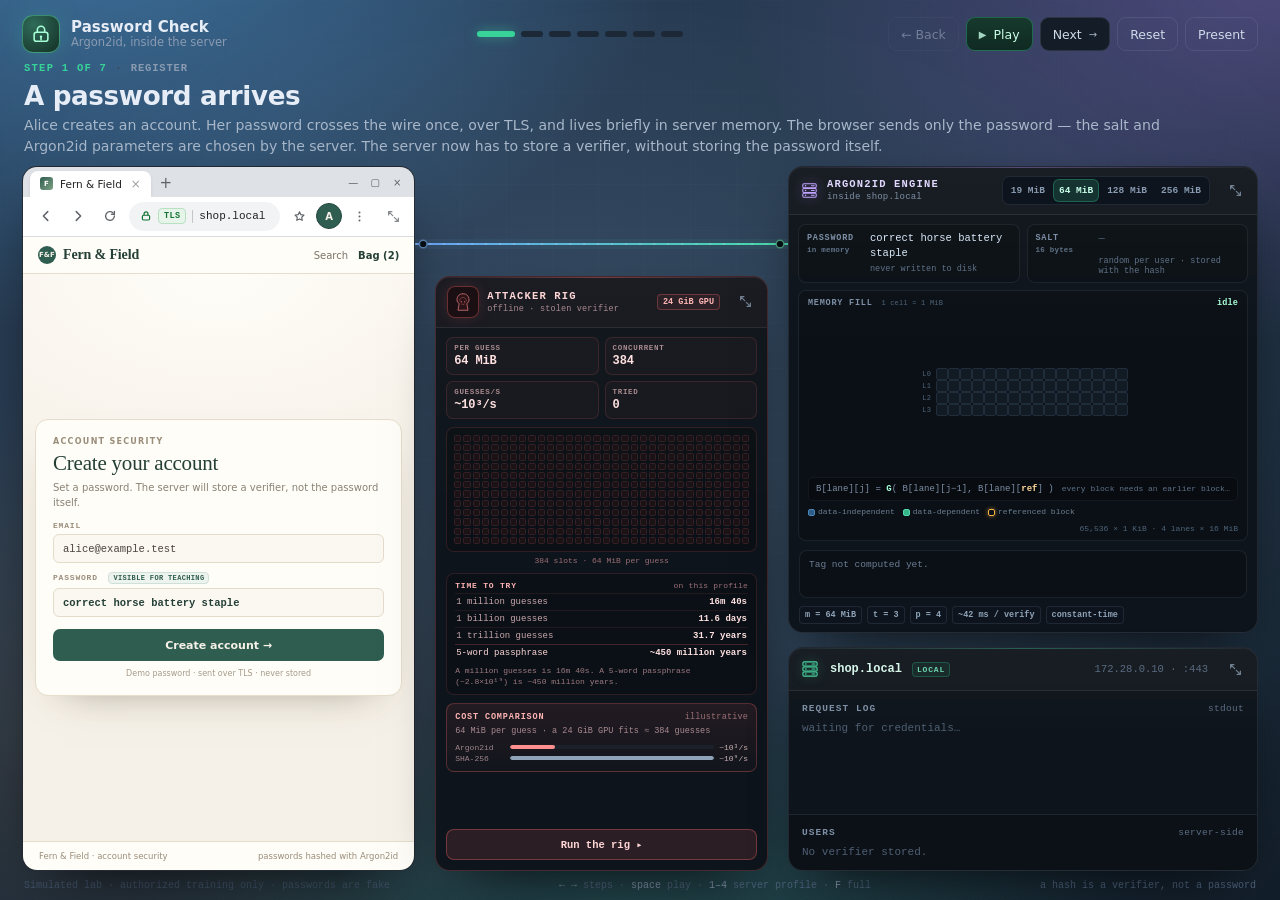
==== argon2id/index.html @ d2b7faa5 "Add the two visual labs (cookie theft, Argon2id) with a landing page" ====
<!doctype html>
<html lang="en">
<head>
<meta charset="utf-8"/>
<meta name="viewport" content="width=device-width, initial-scale=1"/>
<meta http-equiv="Cache-Control" content="no-store"/>
<title>Password Check · Argon2id</title>
<style>
:root{
  --bg:#070a0f;
  --line:rgba(148,163,184,.14);
  --text:#e6edf6;
  --muted:#8a9bb1;
  --dim:#5a6b80;
  --blue:#5ea0ff;
  --green:#37d399;
  --amber:#f5b34a;
  --red:#ff6b6b;
  --purple:#b48cff;
  --mono:ui-monospace,SFMono-Regular,Menlo,Consolas,"Liberation Mono",monospace;
  --sans:ui-sans-serif,system-ui,-apple-system,"Segoe UI",Roboto,Inter,sans-serif;
  --serif:Georgia,"Iowan Old Style","Times New Roman",serif;
}
*{box-sizing:border-box}
html,body{height:100%}
body{
  margin:0;color:var(--text);font-family:var(--sans);overflow:hidden;
  background:
    radial-gradient(1000px 700px at 6% -10%,rgba(84,166,230,.55),transparent 60%),
    radial-gradient(950px 650px at 100% -4%,rgba(158,120,225,.40),transparent 58%),
    radial-gradient(900px 620px at 50% 118%,rgba(60,195,150,.28),transparent 62%),
    radial-gradient(1100px 720px at 50% 52%,rgba(150,190,230,.22),transparent 72%),
    radial-gradient(700px 500px at 8% 82%,rgba(225,170,110,.14),transparent 70%),
    linear-gradient(155deg,#2a405a 0%,#223448 38%,#1a2a3a 68%,#15222e 100%);
}
body::before{
  content:"";position:fixed;inset:0;z-index:0;pointer-events:none;
  background-image:
    linear-gradient(rgba(148,163,184,.04) 1px,transparent 1px),
    linear-gradient(90deg,rgba(148,163,184,.04) 1px,transparent 1px);
  background-size:46px 46px;
  mask-image:radial-gradient(ellipse 75% 70% at 50% 38%,#000 5%,transparent 78%);
  -webkit-mask-image:radial-gradient(ellipse 75% 70% at 50% 38%,#000 5%,transparent 78%);
}
body::after{
  content:"";position:fixed;inset:0;z-index:0;pointer-events:none;
  background:radial-gradient(1200px 800px at 50% 42%,transparent 45%,rgba(2,5,9,.14) 100%);
}
button{font:inherit;color:inherit;cursor:pointer;border:0;background:none}
button:disabled{cursor:default;opacity:.4}
button:focus-visible{outline:2px solid #7cc7ff;outline-offset:2px}
svg{display:block}
code{font-family:var(--mono)}

.app{position:relative;z-index:1;height:100vh;height:100dvh;max-width:1920px;margin:0 auto;padding:15px 22px 9px;display:flex;flex-direction:column;gap:9px}

/* top bar */
.topbar{display:flex;align-items:center;gap:16px;flex:none}
.brand{display:flex;align-items:center;gap:11px;min-width:250px}
.brand-mark{width:38px;height:38px;border-radius:11px;display:grid;place-items:center;background:radial-gradient(circle at 30% 25%,#2f6b58,#143027);border:1px solid rgba(93,220,170,.5);box-shadow:0 0 26px -8px rgba(55,211,153,.55)}
.brand-text{display:flex;flex-direction:column;line-height:1.15}
.brand-text strong{font-size:15px;font-weight:650;letter-spacing:.005em}
.brand-text span{font-size:11.5px;color:var(--muted)}
.dots{display:flex;gap:6px;margin:0 auto}
.dots button{width:22px;height:6px;border-radius:999px;background:#1d2836;transition:width .2s,background .2s}
.dots button:hover{background:#2c3d51}
.dots button.past{background:#2e4258}
.dots button.on{width:38px;background:var(--green);box-shadow:0 0 12px rgba(55,211,153,.5)}
.controls{display:flex;align-items:center;gap:7px}
.btn{display:inline-flex;align-items:center;gap:7px;height:34px;padding:0 12px;border-radius:9px;background:#131c27;border:1px solid rgba(148,163,184,.18);font-size:12.5px;color:#cfdbea;transition:.15s}
.btn:hover:not(:disabled){background:#182435;border-color:rgba(148,163,184,.32)}
.btn.primary{background:linear-gradient(180deg,#173a2d,#0f2a22);border-color:rgba(55,211,153,.35);color:#c9ffe9}
.btn.primary:hover:not(:disabled){background:linear-gradient(180deg,#1b4636,#113229)}
.btn.ghost{background:transparent}
.btn .ico{font-size:10px;opacity:.8}

/* narration */
.narrator{padding:1px 2px 0;flex:none}
.step-meta{display:flex;align-items:center;gap:8px;font:600 10.5px/1 var(--mono);letter-spacing:.12em;text-transform:uppercase;color:var(--green)}
.step-meta .sep{color:#33465c}
.step-meta #stepTag{color:var(--muted);letter-spacing:.08em}
.narrator h1{margin:7px 0 4px;font-size:clamp(21px,2.05vw,30px);font-weight:650;letter-spacing:-.015em}
.narrator p{margin:0;max-width:1180px;color:#a8b7c9;font-size:clamp(13px,1.1vw,15.5px);line-height:1.5}
.narrator.swap .step-meta,.narrator.swap h1,.narrator.swap p{animation:rise .32s ease-out}
@keyframes rise{from{opacity:0;transform:translateY(4px)}to{opacity:1;transform:none}}

/* server config controls */
.seg{display:flex;gap:2px;padding:3px;background:#0d141d;border:1px solid var(--line);border-radius:9px}
.seg button{height:26px;padding:0 9px;border-radius:6px;font:600 10.5px var(--mono);color:var(--muted);transition:.15s}
.seg button:hover{color:#cfe0f3}
.seg button.on{background:#182535;color:#a7ffd8;box-shadow:inset 0 1px 0 rgba(255,255,255,.05)}
.eng-head .seg{margin-left:auto;padding:2px;border-radius:7px;flex:none}
.eng-head .seg button{height:23px;padding:0 6px;font-size:9.5px}
.eng-head .seg button.on{background:rgba(55,211,153,.16);color:#c9ffe9;box-shadow:inset 0 0 0 1px rgba(55,211,153,.3)}
.server-config{flex:none;display:flex;flex-direction:column;gap:5px;padding:8px 11px;border-bottom:1px solid var(--line);background:rgba(0,0,0,.18)}
.cfg-top{display:flex;align-items:center;justify-content:space-between;gap:8px;flex-wrap:wrap}
.cfg-label{font:600 8.5px var(--mono);letter-spacing:.1em;text-transform:uppercase;color:#7fe2bd;white-space:nowrap}
.cfg-note{font:8px/1.4 var(--mono);color:#5f7187}
.server-config .seg{padding:2px;border-radius:7px}
.server-config .seg button{height:23px;padding:0 6px;font-size:9.5px}
.server-config .seg button.on{background:rgba(55,211,153,.16);color:#c9ffe9;box-shadow:inset 0 0 0 1px rgba(55,211,153,.3)}

/* stage */
.stage{position:relative;flex:1;min-height:0;display:grid;grid-template-columns:minmax(0,1fr) clamp(300px,26vw,380px) clamp(470px,34vw,540px);gap:20px}
.wires{position:absolute;inset:0;width:100%;height:100%;overflow:visible;pointer-events:none;z-index:0}
.wire-flow{animation:flow 3.2s linear infinite}
@keyframes flow{to{stroke-dashoffset:-28}}

.card{position:relative;z-index:1;display:flex;flex-direction:column;min-height:0;overflow:hidden;border-radius:15px;border:1px solid var(--line);background:linear-gradient(180deg,rgba(255,255,255,.035),rgba(255,255,255,.012) 40%),#0b1118;box-shadow:0 22px 60px -30px #000,inset 0 1px 0 rgba(255,255,255,.04)}
.card::before{content:"";position:absolute;inset:0 0 auto;height:1px;background:linear-gradient(90deg,transparent,rgba(94,160,255,.5),transparent);opacity:.65}
.browser::before{display:none}
.server::before{background:linear-gradient(90deg,transparent,rgba(55,211,153,.5),transparent)}
.engine::before{background:linear-gradient(90deg,transparent,rgba(180,140,255,.55),transparent)}

.chrome{display:flex;align-items:center;gap:10px;padding:9px 11px;border-bottom:1px solid var(--line);background:rgba(255,255,255,.018);flex:none}
.srv-glyph{width:20px;height:20px;flex:none;color:#48d6a2;fill:none;stroke:currentColor;stroke-width:1.3;stroke-linecap:round;filter:drop-shadow(0 0 6px rgba(55,211,153,.35))}
.srv-glyph circle{fill:currentColor;stroke:none}
.srv-name{font:600 12px var(--mono);color:#d7f7ea}
.srv-local{font:600 8px var(--mono);letter-spacing:.1em;text-transform:uppercase;color:#6fd6ae;border:1px solid rgba(55,211,153,.25);background:rgba(55,211,153,.08);border-radius:4px;padding:2px 4px}
.srv-meta{margin-left:auto;font:10.5px var(--mono);color:var(--dim)}

/* browser chrome — light, like Chrome */
.tabstrip{display:flex;align-items:center;gap:5px;height:30px;padding:4px 7px 0;background:#dee1e6;flex:none}
.tab{display:flex;align-items:center;gap:7px;height:26px;padding:0 10px;border-radius:8px 8px 0 0;background:#fff;color:#202124;font:500 10.5px var(--sans);max-width:240px;box-shadow:0 1px 3px rgba(60,64,67,.12)}
.tab-fav{width:13px;height:13px;flex:none;border-radius:3px;background:linear-gradient(135deg,#2f5d50,#7da184);display:grid;place-items:center;font:700 7px var(--sans);color:#fff}
.tab-title{overflow:hidden;text-overflow:ellipsis;white-space:nowrap}
.tab-close{opacity:.6;font-size:12px;line-height:1;margin-left:2px;color:#5f6368}
.newtab{width:20px;height:20px;border-radius:5px;display:grid;place-items:center;color:#5f6368;font-size:15px;margin-bottom:2px}
.newtab:hover{background:rgba(60,64,67,.08)}
.win-controls{margin-left:auto;display:flex;align-items:center;gap:2px;margin-bottom:2px}
.win-controls span{width:20px;height:18px;display:grid;place-items:center;color:#5f6368;font-size:10px;border-radius:4px}
.win-controls span:last-child:hover{background:#fce8e6;color:#d93025}
.browser-toolbar{display:flex;align-items:center;gap:6px;height:40px;padding:0 10px;background:#fff;border-bottom:1px solid #dadce0;flex:none}
.nav-btn{width:26px;height:26px;flex:none;border-radius:50%;display:grid;place-items:center;color:#5f6368}
.nav-btn:hover{background:#f1f3f4}
.urlbar{flex:1;min-width:0;height:29px;display:flex;align-items:center;gap:6px;padding:0 10px;border-radius:15px;background:#f1f3f4;border:1px solid #f1f3f4;font:11px var(--mono);color:#202124}
.urlbar:hover{border-color:#dadce0;background:#fff}
.url-text{overflow:hidden;text-overflow:ellipsis;white-space:nowrap;color:#202124}
.url-sep{width:1px;height:13px;background:#c4c7c5;flex:none}
.urlbar .badge{margin-left:0}
.locksm{flex:none;color:#137333}
.badge{padding:2px 5px;border-radius:4px;font:600 8.5px var(--mono);letter-spacing:.04em;white-space:nowrap}
.badge.secure{color:#137333;background:#e6f4ea;border:1px solid #b7e1c1}
.toolbar-right{display:flex;align-items:center;gap:4px;flex:none}
.tool-ico{width:26px;height:26px;border-radius:50%;display:grid;place-items:center;color:#5f6368}
.tool-ico:hover{background:#f1f3f4}
.avatar{width:26px;height:26px;flex:none;border-radius:50%;display:grid;place-items:center;font:700 10px var(--sans);color:#f6f1e8;background:#2f5d50;border:1px solid #24493f}

/* light shop inside the browser */
.browser-body{flex:1;min-height:0;overflow:auto;background:#f6f1e8;container-type:inline-size;display:flex;flex-direction:column}
.page{flex:1 0 auto;display:flex;flex-direction:column;background:#f6f1e8;color:#2b2822}
.shop{flex:1 0 auto;display:flex;flex-direction:column;background:#f6f1e8;color:#2b2822;font-family:var(--sans)}
.shop-head{display:flex;align-items:center;gap:14px;padding:9px 15px;background:#fffdf8;border-bottom:1px solid #e6dccb;flex:none;font-size:10px}
.shop-logo{display:flex;align-items:center;gap:7px;font-family:var(--serif);font-size:14px;font-weight:700;letter-spacing:-.01em;color:#243f36;white-space:nowrap}
.shop-mark{width:18px;height:18px;border-radius:50%;background:#2f5d50;color:#f6f1e8;display:grid;place-items:center;font:700 7px var(--sans);letter-spacing:.02em;flex:none}
.shop-nav{display:flex;gap:12px;color:#7b7265;white-space:nowrap}
.shop-nav .on{color:#243f36;font-weight:650;border-bottom:1px solid #2f5d50;padding-bottom:1px}
.shop-actions{margin-left:auto;display:flex;align-items:center;gap:10px;color:#7b7265;white-space:nowrap}
.shop-actions .bag{color:#243f36;font-weight:650}
.shop-foot{margin-top:auto;display:flex;justify-content:space-between;gap:14px;padding:9px 16px;background:#fffdf8;border-top:1px solid #e6dccb;font-size:8.5px;color:#9a8d7a}
.eyebrow{display:block;margin-bottom:5px;font:650 8px var(--sans);letter-spacing:.16em;text-transform:uppercase;color:#9a8d7a}
.auth-page{flex:1;display:flex;flex-direction:column;align-items:center;justify-content:center;padding:20px;background:radial-gradient(520px 300px at 50% 0%,#fffdf8,transparent 75%)}
.auth-card{width:min(310px,94%);background:#fffdf8;border:1px solid #e6dccb;border-radius:13px;padding:17px;box-shadow:0 20px 40px -30px rgba(60,45,25,.55);text-align:left}
.auth-card.status-card{text-align:center;display:flex;flex-direction:column;align-items:center}
.auth-card h3{margin:2px 0 4px;font-family:var(--serif);font-weight:500;font-size:21px;letter-spacing:-.01em;color:#243f36}
.auth-sub{margin:0 0 11px;font-size:10px;line-height:1.5;color:#8a8174}
.field-label{display:block;margin:9px 0 4px;font:650 8px var(--mono);letter-spacing:.1em;text-transform:uppercase;color:#9a8d7a}
.vis-tag{display:inline-block;margin-left:5px;padding:1px 4px;border-radius:4px;font:600 7px var(--mono);letter-spacing:.05em;text-transform:uppercase;color:#2f5d50;background:#edf3ee;border:1px solid #cfe0d8;vertical-align:middle}
.field{min-height:29px;display:flex;align-items:center;padding:0 9px;border-radius:6px;background:#fbf8f2;border:1px solid #e4dbcb;font:10.5px var(--mono);color:#4a443a;word-break:break-word}
.field.pw{color:#243f36;font-weight:600;line-height:1.35;padding-top:5px;padding-bottom:5px}
.field.pw.bad{color:#a33a2f;background:#fdf0ed;border-color:#e9bdb5}
.auth-btn{margin-top:12px;width:100%;height:32px;border-radius:7px;display:flex;align-items:center;justify-content:center;gap:7px;font-size:11px;font-weight:650;color:#f6f1e8;background:#2f5d50;cursor:pointer;transition:background .15s,transform .1s}
.auth-btn:hover{background:#386c5d}
.auth-btn:active{transform:translateY(1px)}
.auth-btn.ghost{background:#edf3ee;color:#2f5d50;border:1px solid #cfe0d8}
.auth-btn.ghost:hover{background:#e2ece4}
.auth-tiny{margin:8px 0 0;text-align:center;font-size:8px;color:#a59a8a}
.spinner{width:22px;height:22px;border-radius:50%;border:2px solid rgba(47,93,80,.18);border-top-color:#2f5d50;animation:spin .8s linear infinite}
.spinner.sm{width:12px;height:12px;border-width:2px}
@keyframes spin{to{transform:rotate(360deg)}}
.auth-icon{width:36px;height:36px;border-radius:50%;display:grid;place-items:center;margin-bottom:9px}
.auth-icon.ok{background:#e6f4ea;color:#137333}
.auth-icon.bad{background:#fce8e6;color:#c5221f}
.auth-chip{display:inline-flex;align-items:center;gap:5px;margin-top:3px;padding:3px 7px;border-radius:5px;font:600 8.5px var(--mono);color:#137333;background:#e6f4ea;border:1px solid #b7e1c1}
.auth-attempt{width:100%;margin-top:9px;padding:6px 8px;border-radius:6px;background:#f7f2e9;border:1px solid #e8dfd0;font:9px/1.5 var(--mono);color:#6f675b;word-break:break-all;text-align:left}
.auth-attempt b{color:#a33a2f;font-weight:600}
.auth-stats{display:flex;flex-wrap:wrap;justify-content:center;gap:5px;margin-top:10px}
.auth-stats span{font:600 8px var(--mono);color:#2f5d50;background:#edf3ee;border:1px solid #d6e4dc;border-radius:4px;padding:3px 5px}
.auth-card .auth-btn{margin-top:12px}
.auth-card .auth-tiny{display:block}

/* mid: the Argon2id engine */
.mid{position:relative;z-index:1;min-height:0;display:flex;flex-direction:column;padding-top:110px}
.engine{flex:1;min-height:0;display:flex;flex-direction:column}
.eng-head{flex:none;display:flex;align-items:center;gap:8px;padding:9px 11px;border-bottom:1px solid var(--line);background:rgba(255,255,255,.018)}
.eng-glyph{width:19px;height:19px;flex:none;color:#c1a5ff;fill:none;stroke:currentColor;stroke-width:1.3;stroke-linecap:round;filter:drop-shadow(0 0 6px rgba(180,140,255,.4))}
.eng-glyph circle{fill:currentColor;stroke:none}
.eng-title{display:flex;flex-direction:column;gap:2px;font:700 10.5px var(--mono);letter-spacing:.11em;text-transform:uppercase;color:#e2d7ff}
.eng-title span{font:500 9px var(--mono);letter-spacing:.02em;text-transform:none;color:#7d8fa5}
.eng-badge{margin-left:auto;padding:2px 5px;border-radius:4px;border:1px solid rgba(180,140,255,.3);background:rgba(180,140,255,.08);font:600 9px var(--mono);color:#c9b6ff;white-space:nowrap}
.eng-body{flex:1;min-height:0;overflow:auto;padding:9px;display:flex;flex-direction:column;gap:7px}
.io-grid{display:grid;grid-template-columns:1fr 1fr;gap:7px}
.io{display:grid;grid-template-columns:56px minmax(0,1fr);gap:2px 7px;padding:6px 8px;border:1px solid rgba(148,163,184,.12);border-radius:8px;background:rgba(0,0,0,.16)}
.io-k{font:600 8.5px var(--mono);letter-spacing:.09em;text-transform:uppercase;color:#7d8fa5;padding-top:2px}
.io-k .io-tag{display:block;margin-top:3px;font-size:7.5px;letter-spacing:.03em;text-transform:none;color:#5f7187}
.io-v{font:10.5px/1.45 var(--mono);color:#d9e8f7;word-break:break-all}
.io-v.muted{color:#4e5f73}
.io-v.bad{color:#ff9b9b}
.io-n{grid-column:2;font:8.5px var(--mono);color:#5f7187}
.mem{--cell:14px;flex:1;min-height:auto;display:flex;flex-direction:column;padding:7px 9px;border:1px solid rgba(148,163,184,.12);border-radius:8px;background:rgba(0,0,0,.16);transition:border-color .2s,box-shadow .2s}
.mem.ok{border-color:rgba(55,211,153,.42);box-shadow:0 0 22px -9px rgba(55,211,153,.55)}
.mem.bad{border-color:rgba(255,107,107,.46);box-shadow:0 0 22px -9px rgba(255,107,107,.6)}
.mem-head{display:flex;justify-content:space-between;gap:6px;margin-bottom:7px;font:600 8.5px var(--mono);letter-spacing:.09em;color:#7d8fa5}
.mem-head #passLabel{color:#a7ffd8;letter-spacing:.02em;text-align:right}
.mem-head em{font-style:normal;font-weight:500;font-size:7px;letter-spacing:.03em;text-transform:none;color:#4f6479;margin-left:3px}
/* never shrink below the grid itself: --rows / --bgap are set per profile by buildGrid() */
.mem-wrap{flex:1;min-height:calc(var(--rows,4) * var(--cell) + var(--bgap,0px) + 2px);display:flex;flex-direction:column;gap:8px;align-items:center;justify-content:center;overflow:auto}
.mem-bank{display:flex;align-items:center;justify-content:center;gap:4px;flex:none}
.lanes{display:grid;gap:0;width:14px;grid-auto-rows:var(--cell);font:7px var(--mono);color:#4f6479;align-items:center;text-align:right;letter-spacing:.02em}
.lanes span{line-height:1;padding-right:1px}
.mem-grid{flex:none;display:grid;grid-template-columns:repeat(16,var(--cell));grid-auto-rows:var(--cell);gap:0}
.cell{background:#121a24;border:1px solid #1f2c3a;border-radius:2px;transition:background .16s,border-color .16s,box-shadow .16s}
.cell.on{background:#1d6b58;border-color:#2d9479}
.cell.on.i{background:#2f5d8a;border-color:#4a86b8}
.cell.on.p2{background:#2a9a78;border-color:#3fc094}
.cell.on.p3{background:#37b58a;border-color:#53d6a8}
.cell.on.p4{background:#45cf9c;border-color:#6ee8ba}
.cell.now{border-color:#e3fff3;box-shadow:0 0 8px rgba(167,255,216,.95);animation:ignite .22s ease-out;position:relative;z-index:1}
@keyframes ignite{from{transform:scale(1.45)}to{transform:scale(1)}}
.cell.ref{border-color:#f5b34a;box-shadow:0 0 7px rgba(245,179,74,.75);position:relative;z-index:1}
.mem.bad .cell.on{background:#5e2228;border-color:#a8444d}
.mem.bad .cell.now{box-shadow:0 0 8px rgba(255,143,143,.95);border-color:#ffd0d0}
.mem-formula{flex:none;margin-top:7px;padding:5px 7px;border-radius:5px;background:rgba(0,0,0,.22);border:1px solid rgba(148,163,184,.08);font:9px/1.4 var(--mono);color:#7d8fa5;min-height:24px;display:flex;align-items:center;gap:8px;white-space:nowrap;overflow:hidden}
.mem-formula b{color:#a7ffd8;font-weight:600}
.mem-formula .r{color:#ffd79a;font-weight:600}
.mem-formula .ph{margin-left:auto;min-width:0;overflow:hidden;text-overflow:ellipsis;color:#5f7187;font-size:8px}
.mem-legend{display:flex;flex-wrap:wrap;align-items:center;gap:8px;margin-top:6px;font:8px var(--mono);color:#6b7e93}
.sw{display:inline-block;width:7px;height:7px;margin-right:3px;border-radius:2px;vertical-align:middle}
.sw.i{background:#2f5d8a;border:1px solid #4a86b8}
.sw.d{background:#37b58a;border:1px solid #53d6a8}
.sw.r{background:transparent;border:1px solid #f5b34a;box-shadow:0 0 4px rgba(245,179,74,.6)}
.mem-total{margin-left:auto;color:#4f6479;white-space:nowrap}
.out{flex:none;min-height:48px;max-height:150px;overflow:auto;margin:0 10px 8px;padding:8px 9px;border:1px solid rgba(148,163,184,.12);border-radius:8px;background:rgba(0,0,0,.16);display:flex;flex-direction:column;gap:5px}
.out-empty{display:flex;align-items:center;gap:7px;font:9.5px var(--mono);color:#6b7e93}
.out-k{display:flex;justify-content:space-between;gap:6px;font:600 8.5px var(--mono);letter-spacing:.09em;text-transform:uppercase;color:#7d8fa5}
.out-k span{color:#a7ffd8;letter-spacing:.02em;text-align:right}
.out-k span.bad{color:#ff9b9b}
.taghex{padding:5px 6px;border:1px solid rgba(148,163,184,.09);border-radius:5px;background:#060c10;font:10px/1.5 var(--mono);color:#d9ffe9;word-break:break-all}
.taghex.phc{font-size:9px;color:#8fa3b8}
.phc-salt{color:#9ac9ff}
.phc-tag{color:#a7ffd8}
.out-n{font:8.5px var(--mono);color:#5f7187}
.cmp-k{display:flex;justify-content:space-between;font:600 7.5px var(--mono);letter-spacing:.09em;text-transform:uppercase;color:#5f7187;margin-top:1px}
.cmp-k i{font-style:normal;color:#7d8fa5;letter-spacing:.02em;text-transform:none}
.bytes{display:grid;grid-template-columns:repeat(32,minmax(0,1fr));gap:1px}
.byte{height:15px;display:grid;place-items:center;border-radius:2px;font:8px var(--mono);color:#9fb3c8;background:#0f161e;border:1px solid rgba(148,163,184,.1);transition:background .12s,color .12s,border-color .12s}
.bytes.stored .byte{color:#b8c9db}
.byte.pend{color:#3f5063;border-color:rgba(148,163,184,.06)}
.byte.eq{color:#d9ffe9;background:rgba(55,211,153,.22);border-color:rgba(55,211,153,.5)}
.byte.ne{color:#ffd6d6;background:rgba(255,107,107,.22);border-color:rgba(255,107,107,.5)}
.byte.chk{box-shadow:0 0 6px rgba(226,215,255,.9);border-color:#e2d7ff}
.match{padding:3px 6px;border-radius:4px;font:8.5px var(--mono);transition:opacity .2s}
.match.ok{color:#a7ffd8;background:rgba(55,211,153,.08);border:1px solid rgba(55,211,153,.2)}
.match.bad{color:#ffb4b4;background:rgba(255,107,107,.08);border:1px solid rgba(255,107,107,.25)}
.match.wait{color:#8fa3b8;background:rgba(148,163,184,.05);border:1px solid rgba(148,163,184,.12)}
.cracker .fill{transition:width .8s cubic-bezier(.2,.7,.3,1)}
.cracker.hot{border-color:rgba(255,107,107,.55);box-shadow:0 0 30px -10px rgba(255,107,107,.65)}
.eng-foot{flex:none;display:flex;flex-wrap:wrap;gap:5px;padding:0 10px 8px}
.chip{padding:3px 5px;border:1px solid var(--line);border-radius:4px;background:#0d141d;font:600 8.5px var(--mono);color:#8fa3b8;white-space:nowrap}
.cracker{flex:none;display:flex;gap:8px;margin:0 10px 10px;padding:8px;border:1px solid rgba(255,107,107,.28);border-radius:8px;background:linear-gradient(180deg,rgba(255,107,107,.09),rgba(255,107,107,.02))}
.cracker[hidden]{display:none}
.crack-icon{width:28px;height:28px;flex:none;border-radius:8px;display:grid;place-items:center;background:#1a0f13;border:1px solid rgba(255,107,107,.35);color:#ff8f8f}
.crack-icon svg{width:20px;height:20px}
.crack-body{flex:1;min-width:0;display:flex;flex-direction:column;gap:3px}
.crack-title{display:flex;justify-content:space-between;gap:6px;font:700 8.5px var(--mono);letter-spacing:.1em;text-transform:uppercase;color:#ffb4b4}
.crack-title span{font-weight:500;letter-spacing:.02em;text-transform:none;color:#9c6f76}
.crack-line{font:8.5px/1.45 var(--mono);color:#a88a8f}
.crack-bars{display:flex;flex-direction:column;gap:2px;margin-top:2px}
.cbar{display:grid;grid-template-columns:50px minmax(0,1fr) auto;gap:5px;align-items:center;font:8px var(--mono);color:#9c8489}
.cbar .track{height:4px;border-radius:99px;background:#1a212b;overflow:hidden}
.cbar .fill{display:block;height:100%;border-radius:99px}
.cbar.argon .fill{width:22%;background:#ff8f8f}
.cbar.sha .fill{width:100%;background:#8fa3b8}
.cbar em{font-style:normal;color:#c9b0b3;white-space:nowrap}

/* server */
.srv-body{flex:1;min-height:0;display:flex;flex-direction:column}
.srv-section{display:flex;flex-direction:column;min-height:0;padding:12px 13px}
.srv-section + .srv-section{border-top:1px solid var(--line)}
.srv-section.logs{flex:1}
.srv-label{display:flex;justify-content:space-between;margin-bottom:8px;font:600 9.5px var(--mono);letter-spacing:.11em;color:#7d8fa5}
.srv-label .muted{color:var(--dim);font-weight:400;letter-spacing:.03em}
.srv-log{flex:1;min-height:0;overflow:auto;display:flex;flex-direction:column;gap:9px;padding-right:4px}
.srv-empty{font:11px var(--mono);color:#4e5f73}
.log-entry{padding-left:9px;border-left:2px solid transparent}
.log-line{display:flex;align-items:center;gap:7px;white-space:nowrap;font:11.5px/1.5 var(--mono)}
.lt{font-size:10.5px;color:#52657b}
.lm{padding:2px 5px;border-radius:4px;font-size:9.5px;font-weight:700;letter-spacing:.03em}
.lm.post{color:#ffd79a;background:rgba(245,179,74,.12)}
.lm.get{color:#a9d1ff;background:rgba(94,160,255,.12)}
.lm.set{color:#a7ffd8;background:rgba(55,211,153,.12)}
.lm.crypto{color:#d6c6ff;background:rgba(180,140,255,.12)}
.lp{color:#c3d2e3;overflow:hidden;text-overflow:ellipsis}
.ls{margin-left:auto;padding-left:6px;font-size:10.5px;color:#7fe2bd}
.log-sub{padding-left:1px;font:10.5px/1.5 var(--mono);color:#70849b}
.log-sub .hi{color:#ffb4b4}
.log-sub .ok{color:#8be3c3}
.srv-section.store{flex:none;background:rgba(0,0,0,.16);max-height:44%}
.db-empty{font:11px var(--mono);color:#4e5f73}
.db-row{display:flex;flex-direction:column;gap:5px;padding:8px;border:1px solid rgba(55,211,153,.18);border-radius:8px;background:rgba(55,211,153,.045)}
.db-user{display:flex;align-items:center;justify-content:space-between;gap:8px;font:600 11px var(--mono);color:#d7f7ea}
.db-badge{padding:2px 4px;border-radius:4px;border:1px solid rgba(55,211,153,.25);background:rgba(55,211,153,.1);font:600 8px var(--mono);letter-spacing:.05em;color:#a7ffd8}
.db-phc{padding:6px;border:1px solid rgba(148,163,184,.1);border-radius:6px;background:#070c12;font:9px/1.5 var(--mono);color:#8fa3b8;word-break:break-all}
.db-meta{font:9px var(--mono);color:#5f7a70}
.db-plain{font:9px var(--mono);color:#ff9b9b}

/* packets */
.packet{position:absolute;top:0;left:0;z-index:20;display:flex;flex-direction:column;align-items:flex-start;gap:3px;padding:7px 9px;border-radius:9px;font:600 10.5px/1.3 var(--mono);white-space:nowrap;pointer-events:none;will-change:transform;box-shadow:0 14px 34px -12px #000}
.packet.tls{color:#e2d7ff;background:rgba(29,21,52,.97);border:1px solid rgba(180,140,255,.55);box-shadow:0 0 26px -8px rgba(180,140,255,.5),0 14px 34px -12px #000}
.pkt-row{display:flex;align-items:center;gap:6px;white-space:nowrap}
.pkt-row.sub{font-size:10px;font-weight:500;opacity:.96}
.pkt-tag{padding:1px 4px;border-radius:3px;background:rgba(180,140,255,.2);color:#e2d7ff;font-size:8.5px;font-weight:700;letter-spacing:.06em}
.pkt-tag.bad{background:rgba(255,107,107,.2);color:#ffd6d6}
.packet .lock{color:#c9b6ff}
.packet .cipher{color:#a99ad0}

.footer{flex:none;display:flex;justify-content:space-between;flex-wrap:wrap;gap:4px 14px;padding:0 2px;font:10px var(--mono);color:#42536a}
.footer .r{color:#4c6079}
.footer .keys{color:#4c6079}
.footer b{color:#7d90a6;font-weight:500}

.flash{animation:flashpulse .9s ease-out 1}
@keyframes flashpulse{0%{box-shadow:0 0 0 0 rgba(94,160,255,.55)}100%{box-shadow:0 0 0 13px rgba(94,160,255,0)}}
.log-entry.flash,.db-row.flash{animation:flashbg .9s ease-out 1;border-radius:4px}
@keyframes flashbg{0%{background:rgba(94,160,255,.18)}100%{background:transparent}}

@media (max-height:820px){
  .eng-body{gap:5px;padding:8px}
  .io{padding:6px 8px}
  .io-n{display:none}
  .mem{padding:6px 8px}
  .mem{--cell:13px}
  .mem-legend{margin-top:4px;font-size:7.5px}
  .eng-foot{display:none}
  .out{margin:0 8px 7px;max-height:140px}
  .cracker{margin:0 8px 8px;padding:7px}
}
@media (max-width:1320px){
  .mem{--cell:12px}
  .mem-wrap{gap:4px}
}
/* short screens: keep the grid and the comparison; drop the supplementary lines */
@media (max-height:790px) and (min-width:1261px){
  .mid{padding-top:100px}
  .mem{--cell:11px}
  .mem-formula{display:none}
  .io-k .io-tag{display:none}
  .out{max-height:118px;gap:4px;padding:7px 9px}
  .byte{height:13px;font-size:7.5px}
  .crack-bars{display:none}
  .cracker{padding:6px 8px}
}

/* server column: engine lives with the server */
.server-col{position:relative;z-index:1;display:flex;flex-direction:column;gap:14px;min-height:0}
.server-col .engine{flex:2.1}
.server-col .server{flex:1}

/* attacker GPU rig (center) */
.attacker-rig{flex:1;min-height:0;display:flex;flex-direction:column;border-color:rgba(255,107,107,.22)}
.attacker-rig::before{background:linear-gradient(90deg,transparent,rgba(255,107,107,.55),transparent)}
.rig-head{flex:none;display:flex;align-items:center;gap:8px;padding:9px 11px;border-bottom:1px solid var(--line);background:rgba(255,107,107,.035)}
.rig-icon{width:32px;height:32px;flex:none;border-radius:8px;display:grid;place-items:center;background:#1a0f13;border:1px solid rgba(255,107,107,.35);box-shadow:0 0 18px -8px rgba(255,107,107,.7)}
.rig-icon svg{width:22px;height:22px}
.rig-title{display:flex;flex-direction:column;gap:2px;font:700 10.5px var(--mono);letter-spacing:.11em;text-transform:uppercase;color:#ffd6d6}
.rig-title span{font:500 8.5px var(--mono);letter-spacing:.02em;text-transform:none;color:#a88a8f}
.rig-badge{margin-left:auto;padding:2px 5px;border:1px solid rgba(255,107,107,.3);border-radius:4px;background:rgba(255,107,107,.08);font:600 8.5px var(--mono);color:#ffb4b4;white-space:nowrap}
.rig-body{flex:1;min-height:0;overflow:auto;display:flex;flex-direction:column;gap:8px;padding:9px 10px 10px}
.rig-stats{display:grid;grid-template-columns:1fr 1fr;gap:6px}
.rig-stats>div{padding:6px 7px;border:1px solid rgba(255,107,107,.14);border-radius:7px;background:rgba(255,107,107,.035);display:flex;flex-direction:column;gap:2px}
.rig-stats span{font:600 7.5px var(--mono);letter-spacing:.09em;color:#a88a8f}
.rig-stats b{font:600 12px var(--mono);color:#ffe1e1;letter-spacing:-.01em}
.gpu-wrap{flex:none}
.gpu-grid{display:grid;grid-template-columns:repeat(32,1fr);gap:2px;padding:7px;border:1px solid rgba(255,107,107,.15);border-radius:8px;background:rgba(0,0,0,.18)}
.gpu-slot{aspect-ratio:1;border-radius:1.5px;background:#1a1215;border:1px solid #342026;transition:background .1s,border-color .1s,box-shadow .1s}
.gpu-slot.off{opacity:.16}
.gpu-slot.hot{background:#ff6b6b;border-color:#ffc9c9;box-shadow:0 0 5px rgba(255,107,107,.85)}
.gpu-note{margin-top:4px;text-align:center;font:8px var(--mono);color:#9c6f76}
.rig-scale{flex:none;padding:7px 8px;border:1px solid rgba(255,107,107,.14);border-radius:8px;background:rgba(0,0,0,.16)}
.scale-title{display:flex;justify-content:space-between;gap:6px;margin-bottom:3px;font:700 8px var(--mono);letter-spacing:.1em;text-transform:uppercase;color:#ffb4b4}
.scale-title span{font-weight:500;letter-spacing:.02em;text-transform:none;color:#9c6f76}
.scale-row{display:flex;justify-content:space-between;gap:6px;padding:3px 1px;border-top:1px solid rgba(255,107,107,.09);font:9px var(--mono);color:#c9a7ac}
.scale-row b{color:#ffe1e1;font-weight:600;text-align:right;white-space:nowrap}
.scale-row.strong{border-top-color:rgba(255,107,107,.24);color:#ffd6d6}
.scale-note{margin-top:4px;font:8px/1.4 var(--mono);color:#9c7a80}
.attacker-rig .cracker{margin:0}
.rig-run{flex:none;margin:0 10px 10px;height:31px;border-radius:8px;border:1px solid rgba(255,107,107,.35);background:rgba(255,107,107,.12);color:#ffd6d6;font:600 10.5px var(--mono)}
.rig-run:hover{background:rgba(255,107,107,.2)}

/* enlarge panels */
.expand-btn{width:24px;height:24px;flex:none;border-radius:6px;display:grid;place-items:center;border:1px solid transparent;background:transparent;color:#8fa3b8;opacity:.75;transition:.15s;margin-left:4px}
.expand-btn:hover{opacity:1;background:rgba(255,255,255,.08)}
.expand-btn.light{color:#5f6368}
.expand-btn.light:hover{background:#f1f3f4}
.expand-backdrop{position:fixed;inset:0;z-index:90;background:rgba(4,8,14,.60);backdrop-filter:blur(6px);-webkit-backdrop-filter:blur(6px);animation:fadeIn .2s ease-out}
.expand-hint{position:absolute;left:50%;bottom:14px;transform:translateX(-50%);font:10px var(--mono);color:#a8b7c9;background:rgba(8,13,20,.72);border:1px solid var(--line);padding:6px 10px;border-radius:99px;pointer-events:none;white-space:nowrap}
.card.expanded{position:fixed;inset:3vh 3vw;z-index:100;width:auto;height:auto;max-width:none;border-radius:18px;box-shadow:0 40px 120px -30px #000;animation:expandIn .25s ease-out}
body.expanding{overflow:hidden}
body.expanding .wires,body.expanding .packet{opacity:0}
@keyframes expandIn{from{opacity:.4;transform:scale(.97)}to{opacity:1;transform:none}}
@keyframes fadeIn{from{opacity:0}to{opacity:1}}

@media (prefers-reduced-motion:reduce){
  *{animation-duration:.001s !important;transition-duration:.001s !important}
}
@media (max-width:1260px){
  body{overflow:auto}
  .app{height:auto;min-height:100vh}
  .dots{display:none}
  .hint{display:none}
  .topbar{flex-wrap:wrap}
  .stage{display:flex;flex-direction:column;flex:none}
  .wires{display:none}
  .browser{min-height:460px}
  .mid{padding-top:0}
  .server-col{min-height:0}
  .server-col .engine{flex:none;min-height:560px}
  .server-col .server{flex:none;min-height:460px}
  .attacker-rig{min-height:640px}
  .srv-section.store{max-height:none}
}
@container (max-width:470px){
  .shop-nav{display:none}
  .auth-page{padding:12px}
  .auth-card{width:100%}
}
</style>
</head>
<body>
<div class="app">
  <header class="topbar">
    <div class="brand">
      <div class="brand-mark" aria-hidden="true">
        <svg viewBox="0 0 24 24" width="22" height="22" fill="none" stroke="#a7ffd8" stroke-width="1.7" stroke-linecap="round" stroke-linejoin="round"><rect x="4.5" y="10" width="15" height="10" rx="2.6"/><path d="M8 10V7.5a4 4 0 0 1 8 0V10"/><circle cx="12" cy="15" r="1.3" fill="#a7ffd8" stroke="none"/><path d="M12 16.3V18.2"/></svg>
      </div>
      <div class="brand-text"><strong>Password Check</strong><span>Argon2id, inside the server</span></div>
    </div>
    <nav class="dots" id="dots" aria-label="Steps"></nav>
    <div class="controls">
      <button class="btn ghost" id="btnBack" title="Back (←)">← Back</button>
      <button class="btn primary" id="btnPlay" title="Play / pause (space)"><span class="ico" id="playIco">▶</span><span id="playLabel">Play</span></button>
      <button class="btn" id="btnNext" title="Next (→)">Next <span class="ico">→</span></button>
      <button class="btn ghost" id="btnReset" title="Reset (R)">Reset</button>
      <button class="btn ghost" id="btnFull" title="Fullscreen (F)">Present</button>
    </div>
  </header>

  <section class="narrator" id="narrator" aria-live="polite">
    <div class="step-meta"><span id="stepCount">Step 1 of 7</span><span class="sep">·</span><span id="stepTag">register</span></div>
    <h1 id="stepTitle">A password arrives</h1>
    <p id="stepText"></p>
  </section>

  <main class="stage" id="stage" aria-label="Password hashing stage">
    <svg class="wires" id="wires" aria-hidden="true"></svg>

    <section class="card browser" id="browserCard" aria-label="Victim browser">
      <div class="tabstrip">
        <div class="tab">
          <span class="tab-fav">F</span>
          <span class="tab-title">Fern &amp; Field</span>
          <span class="tab-close" aria-hidden="true">×</span>
        </div>
        <span class="newtab" aria-hidden="true">+</span>
        <div class="win-controls" aria-hidden="true"><span>—</span><span>▢</span><span>×</span></div>
      </div>
      <div class="browser-toolbar">
        <span class="nav-btn" aria-hidden="true"><svg viewBox="0 0 16 16" width="14" height="14" fill="none" stroke="currentColor" stroke-width="1.7" stroke-linecap="round" stroke-linejoin="round"><path d="M10 3 5 8l5 5"/></svg></span>
        <span class="nav-btn" aria-hidden="true"><svg viewBox="0 0 16 16" width="14" height="14" fill="none" stroke="currentColor" stroke-width="1.7" stroke-linecap="round" stroke-linejoin="round"><path d="M6 3l5 5-5 5"/></svg></span>
        <span class="nav-btn" aria-hidden="true"><svg viewBox="0 0 16 16" width="14" height="14" fill="none" stroke="currentColor" stroke-width="1.5" stroke-linecap="round"><path d="M13 8a5 5 0 1 1-1.46-3.54"/><path d="M13 2.8v3.2h-3.2"/></svg></span>
        <div class="urlbar">
          <span class="locksm" id="urlLock"></span>
          <span class="badge secure" id="urlBadge">TLS</span>
          <span class="url-sep"></span>
          <span class="url-text" id="urlText">shop.local</span>
        </div>
        <div class="toolbar-right">
          <span class="tool-ico" aria-hidden="true"><svg viewBox="0 0 16 16" width="13" height="13" fill="none" stroke="currentColor" stroke-width="1.4" stroke-linejoin="round"><path d="m8 2.2 1.7 3.5 3.8.55-2.75 2.7.65 3.8L8 11l-3.4 1.75.65-3.8L2.5 6.25l3.8-.55L8 2.2Z"/></svg></span>
          <div class="avatar">A</div>
          <span class="tool-ico" aria-hidden="true"><svg viewBox="0 0 16 16" width="13" height="13" fill="currentColor"><circle cx="8" cy="3" r="1.2"/><circle cx="8" cy="8" r="1.2"/><circle cx="8" cy="13" r="1.2"/></svg></span>
        </div>
      </div>
      <div class="browser-body"><div class="page" id="browserPage"></div></div>
    </section>

    <div class="mid">
      <section class="card attacker-rig" id="attackerCard" aria-label="Attacker GPU rig">
        <div class="rig-head">
          <div class="rig-icon" aria-hidden="true">
            <svg viewBox="0 0 44 44" width="22" height="22">
              <path d="M22 5.5c-7.4 0-12 5-12 12.2 0 3.4 1.7 5.8 4.4 7.1L12 38.5h20l-2.4-13.7c2.7-1.3 4.4-3.7 4.4-7.1 0-7.2-4.6-12.2-12-12.2Z" fill="#2a1216" stroke="#ff8f8f" stroke-width="1.3" stroke-linejoin="round"/>
              <path d="M15.3 20.5c0-4.8 2.7-7.7 6.7-7.7s6.7 2.9 6.7 7.7" fill="none" stroke="#ff8f8f" stroke-width="1.1" opacity=".55"/>
              <circle cx="18.6" cy="21.6" r="1.35" fill="#ff6b6b"/>
              <circle cx="25.4" cy="21.6" r="1.35" fill="#ff6b6b"/>
              <path d="M19.5 26.2c1.6.9 3.4.9 5 0" fill="none" stroke="#ff8f8f" stroke-width="1.1" stroke-linecap="round" opacity=".7"/>
            </svg>
          </div>
          <div class="rig-title">ATTACKER RIG<span>offline · stolen verifier</span></div>
          <div class="rig-badge" id="rigGpu">24 GiB GPU</div>
        </div>
        <div class="rig-body">
          <div class="rig-stats">
            <div><span>PER GUESS</span><b id="rigMem">64 MiB</b></div>
            <div><span>CONCURRENT</span><b id="rigParallel">384</b></div>
            <div><span>GUESSES/S</span><b id="rigRate">~1,000</b></div>
            <div><span>TRIED</span><b id="rigCount">0</b></div>
          </div>
          <div class="gpu-wrap">
            <div class="gpu-grid" id="gpuGrid" aria-hidden="true"></div>
            <div class="gpu-note" id="gpuNote">384 slots × 64 MiB = 24 GiB</div>
          </div>
          <div class="rig-scale">
            <div class="scale-title">TIME TO TRY <span>on this profile</span></div>
            <div class="scale-row"><span>1 million guesses</span><b id="rig1m">16m 40s</b></div>
            <div class="scale-row"><span>1 billion guesses</span><b id="rig1b">11.6 days</b></div>
            <div class="scale-row"><span>1 trillion guesses</span><b id="rig1t">31.7 years</b></div>
            <div class="scale-row strong"><span>5-word passphrase</span><b id="rigPass">~450 million years</b></div>
            <div class="scale-note" id="rigNote">The GPU is always trying. A million guesses is minutes; a strong passphrase is far beyond reach.</div>
          </div>
                  <div class="cracker" id="crackerStrip">
          <div class="crack-body">
            <div class="crack-title">COST COMPARISON <span>illustrative</span></div>
            <div class="crack-line" id="crackLine">64 MiB per guess · a 24 GiB GPU fits ≈ 384 guesses</div>
            <div class="crack-bars">
              <div class="cbar argon"><span>Argon2id</span><span class="track"><span class="fill" id="crackArgonFill"></span></span><em id="crackArgonRate">~10³/s</em></div>
              <div class="cbar sha"><span>SHA-256</span><span class="track"><span class="fill"></span></span><em>~10⁹/s</em></div>
            </div>
          </div>
        </div>
        </div>
        <button class="rig-run" id="rigRun" type="button">Run the rig ▸</button>
      </section>
    </div>

    <div class="server-col" id="serverCol">
      <section class="card engine" id="engineCard" aria-label="Argon2id engine">
        <div class="eng-head">
          <svg class="eng-glyph" viewBox="0 0 24 24" aria-hidden="true">
            <rect x="3.5" y="3.5" width="17" height="5" rx="1.4"/><rect x="3.5" y="9.5" width="17" height="5" rx="1.4"/><rect x="3.5" y="15.5" width="17" height="5" rx="1.4"/>
            <circle cx="7" cy="6" r="1"/><circle cx="7" cy="12" r="1"/><circle cx="7" cy="18" r="1"/>
            <path d="M14.5 6h3.5M14.5 12h3.5M14.5 18h3.5"/>
          </svg>
          <div class="eng-title">ARGON2ID ENGINE<span>inside shop.local</span></div>
          <div class="seg eng-profile" id="profileSeg" title="Server-side setting · the browser never chooses the salt or KDF parameters" role="group" aria-label="Server-side Argon2id cost profile">
            <button type="button" data-profile="light" title="19 MiB · t=2 · p=1 · OWASP minimum">19 MiB</button>
            <button type="button" data-profile="balanced" title="64 MiB · t=3 · p=4 · RFC 9106 option 2">64 MiB</button>
            <button type="button" data-profile="high" title="128 MiB · t=3 · p=4 · high">128 MiB</button>
            <button type="button" data-profile="heavy" title="256 MiB · t=4 · p=4 · very high">256 MiB</button>
          </div>
        </div>
        <div class="eng-body">
          <div class="io-grid">
            <div class="io">
              <div class="io-k">PASSWORD<span class="io-tag">in memory</span></div>
              <code class="io-v" id="enginePassword">correct horse battery staple</code>
              <div class="io-n">never written to disk</div>
            </div>
            <div class="io">
              <div class="io-k">SALT<span class="io-tag">16 bytes</span></div>
              <code class="io-v" id="engineSalt">—</code>
              <div class="io-n">random per user · stored with the hash</div>
            </div>
          </div>
          <div class="mem" id="memBox">
            <div class="mem-head"><span>MEMORY FILL <em>1 cell = 1 MiB</em></span><span id="passLabel">idle</span></div>
            <div class="mem-wrap" id="memWrap" aria-hidden="true"></div>
            <div class="mem-formula" id="memFormula" aria-live="off"></div>
            <div class="mem-legend">
              <span><i class="sw i"></i>data-independent</span>
              <span><i class="sw d"></i>data-dependent</span>
              <span><i class="sw r"></i>referenced block</span>
              <span class="mem-total" id="memTotal">65,536 × 1 KiB</span>
            </div>
          </div>
        </div>
        <div class="out" id="engOut"></div>
        <div class="eng-foot">
          <span class="chip" id="chipM">m = 64 MiB</span>
          <span class="chip" id="chipT">t = 3</span>
          <span class="chip" id="chipP">p = 4</span>
          <span class="chip" id="chipTime">~42 ms / verify</span>
          <span class="chip">constant-time</span>
        </div>
      </section>
    <section class="card server" id="serverCard" aria-label="Server">
      <div class="chrome server-chrome">
        <svg class="srv-glyph" viewBox="0 0 24 24" aria-hidden="true">
          <rect x="3.5" y="3.5" width="17" height="5" rx="1.4"/><rect x="3.5" y="9.5" width="17" height="5" rx="1.4"/><rect x="3.5" y="15.5" width="17" height="5" rx="1.4"/>
          <circle cx="7" cy="6" r="1"/><circle cx="7" cy="12" r="1"/><circle cx="7" cy="18" r="1"/>
          <path d="M14.5 6h3.5M14.5 12h3.5M14.5 18h3.5"/>
        </svg>
        <span class="srv-name">shop.local</span>
        <span class="srv-local">local</span>
        <span class="srv-meta" id="srvMeta">172.28.0.10 · :443</span>
      </div>
      <div class="srv-body">
        <div class="srv-section logs">
          <div class="srv-label"><span>REQUEST LOG</span><span class="muted">stdout</span></div>
          <div class="srv-log" id="serverLog"></div>
        </div>
        <div class="srv-section store">
          <div class="srv-label"><span>USERS</span><span class="muted">server-side</span></div>
          <div id="dbRows"></div>
        </div>
      </div>
    </section>
    </div>
  </main>

  <footer class="footer">
    <span>Simulated lab · authorized training only · passwords are fake</span>
    <span class="keys"><b>← →</b> steps · <b>space</b> play · <b>1–4</b> server profile · <b>F</b> full</span>
    <span class="r">a hash is a verifier, not a password</span>
  </footer>
</div>

<script>
(() => {
  'use strict';

  // Real values generated with argon2-cffi. Same salt/password across profiles;
  // each profile's tags (good and wrong) are genuine Argon2id outputs.
  const PASSWORD = 'correct horse battery staple';
  const WRONG = 'correct horse battery stapl3';
  const SALT_HEX = '6b8f2a91c4e7d0358a1f6c2e9b4d7a13';
  const SALT_B64 = 'a48qkcTn0DWKH2wum016Ew';
  const PROFILES = {
    light: {
      key: 'light', name: 'Light', memLabel: '19 MiB',
      m: 19456, t: 2, p: 1, cols: 19, banks: 1, time: 24, rateNum: 5000, animMs: 3600,
      capacity: 1293, rate: '~5×10³/s', barPct: 45,
      tagHex: '7c581eabca12dfcc7e0834a8db753583c511744c154a8e2d0c3bac9c89e0b83d',
      tagB64: 'fFgeq8oS38x+CDSo23U1g8URdEwVSo4tDDusnInguD0',
      badHex: 'fe420750a7004614937ec32c171d0e4833733027941a9ec030159943b11a5524',
      match: 0
    },
    balanced: {
      key: 'balanced', name: 'Balanced', memLabel: '64 MiB',
      m: 65536, t: 3, p: 4, cols: 16, banks: 1, time: 42, rateNum: 1000, animMs: 8000,
      capacity: 384, rate: '~10³/s', barPct: 22,
      tagHex: 'd67925eb41bca5562f8dff138997b2e170356a25dc07c313e150cea347ad3767',
      tagB64: '1nkl60G8pVYvjf8TiZey4XA1aiXcB8MT4VDOo0etN2c',
      badHex: '7f2ce3af7cf98ac771af68a2ef7fd90b2bd66f32f63db842a2a0d2bbf6351ea3',
      match: 0
    },
    high: {
      key: 'high', name: 'High', memLabel: '128 MiB',
      m: 131072, t: 3, p: 4, cols: 32, banks: 1, time: 78, rateNum: 400, animMs: 11000,
      capacity: 192, rate: '~4×10²/s', barPct: 15,
      tagHex: '3b631ef8b7e0f6513b9b5336e6c5c2a1de5667c983d4822c7908375abfb12e40',
      tagB64: 'O2Me+Lfg9lE7m1M25sXCod5WZ8mD1IIseQg3Wr+xLkA',
      badHex: '97b49ca4d96f6e8e57613e0117dd150b150f966fdb3b0d3c3140aae8eccac7ec',
      match: 0
    },
    heavy: {
      key: 'heavy', name: 'Very high', memLabel: '256 MiB',
      m: 262144, t: 4, p: 4, cols: 32, banks: 2, time: 213, rateNum: 200, animMs: 14000,
      capacity: 96, rate: '~2×10²/s', barPct: 10,
      tagHex: '2b9e0052c2e7bec8088a876814419809af9b6e1a76d027ee03473cbd812a12ef',
      tagB64: 'K54AUsLnvsgIiodoFEGYCa+bbhp20CfuA0c8vYEqEu8',
      badHex: 'c63802f743e00081832c61d898228fe84455e3bbdf46bc9095e5e9c6e6751854',
      match: 0
    }
  };
  const PROFILE_ORDER = ['light', 'balanced', 'high', 'heavy'];
  function phcOf(p) {
    return `$argon2id$v=19$m=${p.m},t=${p.t},p=${p.p}$${SALT_B64}$${p.tagB64}`;
  }
  function phcHTML(p) {
    return `$argon2id$v=19$m=${p.m},t=${p.t},p=${p.p}$<span class="phc-salt">${SALT_B64}</span>$<span class="phc-tag">${p.tagB64}</span>`;
  }

  const STEPS = [
    {
      tag: 'register',
      title: 'A password arrives',
      text: 'Alice creates an account. Her password crosses the wire once, over TLS, and lives briefly in server memory. The browser sends only the password — the salt and Argon2id parameters are chosen by the server. The server now has to store a verifier, without storing the password itself.'
    },
    {
      tag: 'salt',
      title: 'A fresh random salt',
      text: 'The server draws 16 bytes from a CSPRNG and keeps the salt with the account. A unique salt means the same password produces a different verifier for every user, and precomputed tables stop working. The salt is not secret.'
    },
    {
      tag: 'derive',
      title: 'Argon2id fills memory',
      text: 'Argon2id fills {mem} of memory in {t} passes across {p} lanes. The server chooses these parameters; the browser has no say. The first half of pass 1 is data-independent, the rest data-dependent. The animation is slowed for visibility.'
    },
    {
      tag: 'store',
      title: 'Only the verifier is stored',
      text: 'The 32-byte tag is encoded with the salt and parameters into a PHC string. The database keeps the verifier; the plaintext is discarded. A stolen database gives an attacker hashes, not passwords.'
    },
    {
      tag: 'verify',
      title: 'Login: derive and compare',
      text: 'On the next login the server reads the salt and parameters from the stored PHC string, reruns Argon2id on the entered password, and compares the two 32-byte tags in constant time. It never decrypts anything — it recomputes and compares.'
    },
    {
      tag: 'reject',
      title: 'Wrong password, different tag',
      text: 'One changed character produces a completely different tag. The constant-time comparison fails, the server returns 401, and no session is issued. The failed attempt still cost {mem} and {t} passes.'
    },
    {
      tag: 'why',
      title: 'Why Argon2id',
      text: 'The attacker rig is offline with the stolen verifier, trying guesses at this profile’s rate. Each guess costs {mem}. A million guesses is minutes; a billion is days; a trillion is years. A strong 5-word passphrase is far beyond that. Salt, rate limiting, and entropy still matter — but a stolen verifier is expensive to attack.'
    }
  ];

  // ---------- dom ----------
  const $ = (id) => document.getElementById(id);
  const stage = $('stage');
  const browserCard = $('browserCard');
  const serverCard = $('serverCard');
  const serverCol = $('serverCol');
  const engineCard = $('engineCard');
  const attackerCard = $('attackerCard');
  const gpuGrid = $('gpuGrid');
  const wires = $('wires');
  const browserPage = $('browserPage');
  const enginePassword = $('enginePassword');
  const engineSalt = $('engineSalt');
  const memBox = $('memBox');
  const memWrap = $('memWrap');
  const passLabel = $('passLabel');
  const engOut = $('engOut');
  const crackerStrip = $('crackerStrip');
  const serverLog = $('serverLog');
  const dbRows = $('dbRows');
  const srvMeta = $('srvMeta');
  const narrator = $('narrator');
  const dots = $('dots');
  const btnBack = $('btnBack');
  const btnNext = $('btnNext');
  const btnPlay = $('btnPlay');
  const playLabel = $('playLabel');
  const playIco = $('playIco');
  const btnFull = $('btnFull');

  const REDUCED = window.matchMedia('(prefers-reduced-motion: reduce)').matches;
  const lockIcon = (s = 11) => `<svg viewBox="0 0 16 16" width="${s}" height="${s}" fill="none" stroke="currentColor" stroke-width="1.6" aria-hidden="true"><rect x="3.2" y="7" width="9.6" height="6.3" rx="1.6"/><path d="M5.4 7V5.2a2.6 2.6 0 0 1 5.2 0V7"/></svg>`;
  const checkIcon = `<svg viewBox="0 0 20 20" width="19" height="19" fill="none" stroke="currentColor" stroke-width="2.2" stroke-linecap="round" stroke-linejoin="round"><path d="M4 10.5 8 14.5 16 5.5"/></svg>`;
  const crossIcon = `<svg viewBox="0 0 20 20" width="17" height="17" fill="none" stroke="currentColor" stroke-width="2.2" stroke-linecap="round"><path d="M5 5l10 10M15 5 5 15"/></svg>`;
  const shieldIcon = `<svg viewBox="0 0 20 20" width="18" height="18" fill="none" stroke="currentColor" stroke-width="1.7" stroke-linejoin="round"><path d="M10 2.2 16.5 4.7v5.1c0 3.4-2.6 6.2-6.5 8-3.9-1.8-6.5-4.6-6.5-8V4.7L10 2.2Z"/><path d="m7 10 2 2 4-4"/></svg>`;

  // ---------- state ----------
  const state = {
    step: 0,
    profile: 'balanced',
    playing: false,
    animating: false,
    rigRunning: false,
    rigAttempts: 0,
    rigTicks: 0,
    gen: 0,
    vis: { salt: false, tag: false, stored: false, verified: false, failed: false, compared: false }
  };
  const P = () => PROFILES[state.profile];

  let geo = { B: 0, S: 0, y: 78, stageW: 0, stageH: 0 };
  let activeAnims = new Set();
  let activeTimers = new Set();
  let playTimer = null;

  const animationsEnabled = () => window.innerWidth > 1260;
  const dur = (ms) => REDUCED ? 1 : ms;
  const sleep = (ms) => new Promise((r) => setTimeout(r, dur(ms)));

  function later(fn, ms) {
    const id = setTimeout(() => { activeTimers.delete(id); fn(); }, ms);
    activeTimers.add(id);
    return id;
  }

  function cancelAnims() {
    for (const a of activeAnims) { try { a.cancel(); } catch (_) {} }
    activeAnims.clear();
    for (const t of activeTimers) clearTimeout(t);
    activeTimers.clear();
    stage.querySelectorAll('.packet').forEach((el) => el.remove());
    memWrap.querySelectorAll('.now, .ref').forEach((c) => c.classList.remove('now', 'ref'));
  }

  function flashEl(el) {
    if (!el) return;
    el.classList.remove('flash');
    void el.offsetWidth;
    el.classList.add('flash');
  }

  function targetVis(step) {
    return {
      salt: step >= 1,
      tag: step >= 2,
      stored: step >= 3,
      verified: step === 4,
      failed: step === 5,
      compared: step === 4 || step === 5
    };
  }

  // ---------- browser ----------
  function shopHeader(active) {
    const on = (k) => active === k ? ' class="on"' : '';
    return `<header class="shop-head">
      <div class="shop-logo"><span class="shop-mark">F&amp;F</span>Fern &amp; Field</div>
      <nav class="shop-nav"><span>Shop</span><span>New in</span><span${on('account')}>Account</span></nav>
      <div class="shop-actions"><span>Search</span><span class="bag">Bag (2)</span></div>
    </header>`;
  }

  function shopFoot() {
    return `<div class="shop-foot"><span>Fern &amp; Field · account security</span><span>passwords hashed with Argon2id</span></div>`;
  }

  function authWrap(inner) {
    return `<div class="shop">${shopHeader('account')}<div class="auth-page">${inner}</div>${shopFoot()}</div>`;
  }

  function statusCard(icon, title, sub, button) {
    return `<div class="auth-card status-card">
      ${icon}
      <h3>${title}</h3>
      <p class="auth-sub">${sub}</p>
      ${button || ''}
    </div>`;
  }

  function renderBrowser() {
    const s = state.step;
    const p = P();
    const lanes = `${p.p} lane${p.p === 1 ? '' : 's'}`;
    const passes = `${p.t} pass${p.t === 1 ? '' : 'es'}`;
    let inner = '';

    if (s === 0) {
      inner = `<div class="auth-card">
        <span class="eyebrow">Account security</span>
        <h3>Create your account</h3>
        <p class="auth-sub">Set a password. The server will store a verifier, not the password itself.</p>
        <label class="field-label">Email</label>
        <div class="field">alice@example.test</div>
        <label class="field-label">Password <span class="vis-tag">visible for teaching</span></label>
        <div class="field pw">${PASSWORD}</div>
        <button class="auth-btn" data-goto="1">Create account →</button>
        <p class="auth-tiny">Demo password · sent over TLS · never stored</p>
      </div>`;
    } else if (s === 1) {
      inner = statusCard(
        `<div class="spinner"></div>`,
        'Preparing your account…',
        'Generating 16 random bytes of salt. The salt is stored with the verifier, not kept secret.',
        `<button class="auth-btn ghost" data-goto="2">Continue →</button>`
      );
    } else if (s === 2) {
      inner = statusCard(
        `<div class="spinner"></div>`,
        'Hashing with Argon2id…',
        `${p.memLabel} of memory · ${passes} · ${lanes}. This is intentionally slow.`,
        `<button class="auth-btn ghost" data-goto="3">Store verifier →</button>`
      );
    } else if (s === 3) {
      inner = statusCard(
        `<div class="auth-icon ok">${checkIcon}</div>`,
        'Account created',
        'The server stored a salted Argon2id verifier. Your password was discarded.',
        `<button class="auth-btn" data-goto="4">Sign in →</button>`
      );
    } else if (s === 4) {
      inner = state.vis.compared
        ? statusCard(
            `<div class="auth-icon ok">${checkIcon}</div>`,
            'Welcome back, Alice',
            'The 32-byte tags matched in constant time. A session was issued.',
            `<div class="auth-chip">✓ signed in</div><button class="auth-btn ghost" data-goto="5">Try a wrong password →</button>`
          )
        : statusCard(
            `<div class="spinner"></div>`,
            'Verifying your password…',
            'Rerunning Argon2id with the salt and parameters from the stored record.',
            ''
          );
    } else if (s === 5) {
      inner = state.vis.compared
        ? statusCard(
            `<div class="auth-icon bad">${crossIcon}</div>`,
            'Incorrect password',
            'The computed tag did not match. No session was created.',
            `<div class="auth-attempt">attempted: <b>${WRONG}</b></div><button class="auth-btn ghost" data-goto="6">Why is this hard to crack? →</button>`
          )
        : statusCard(
            `<div class="spinner"></div>`,
            'Checking the password…',
            'This time the entered password is one character off.',
            ''
          );
    } else {
      inner = statusCard(
        `<div class="auth-icon ok">${shieldIcon}</div>`,
        'Argon2id makes every guess expensive.',
        `The database never saw the password. Each guessed password still costs ${p.memLabel} of memory and ${passes}.`,
        `<div class="auth-stats"><span>${p.memLabel} / guess</span><span>${passes}</span><span>16 B salt</span><span>32 B tag</span></div><button class="auth-btn ghost" data-goto="0">Start over ↺</button>`
      );
    }

    browserPage.innerHTML = authWrap(inner);
  }

  // ---------- server ----------
  function logEntry(key, t, method, path, status, sub, cls) {
    return `<div class="log-entry" data-key="${key}">
      <div class="log-line">
        <span class="lt">${t}</span>
        <span class="lm ${cls}">${method}</span>
        <span class="lp">${path}</span>
        ${status ? `<span class="ls">${status}</span>` : ''}
      </div>
      ${sub ? `<div class="log-sub">${sub}</div>` : ''}
    </div>`;
  }

  function renderServer() {
    const s = state.step;
    let h = '';
    if (s < 1) {
      h = `<div class="srv-empty">waiting for credentials…</div>`;
    } else {
      h += logEntry('register', '12:04:01', 'POST', '/register', '200', 'email=alice@example.test · password received over TLS', 'post');
      h += logEntry('salt', '12:04:01', 'CSPRNG', '16 bytes', '', `salt = ${SALT_HEX}`, 'crypto');
      if (s >= 2) {
        const p = P();
        h += logEntry('derive', '12:04:02', 'ARGON2ID', `m=${p.m},t=${p.t},p=${p.p}`, '',
          `${p.memLabel} · ${p.t} passes · ${p.p} lane${p.p === 1 ? '' : 's'} · ~${p.time} ms`, 'crypto');
      }
      if (s >= 3) {
        h += logEntry('insert', '12:04:02', 'SQL', 'INSERT users', '201', 'verifier stored · plaintext discarded', 'set');
      }
      if (s >= 4 && (s > 4 || state.vis.compared)) {
        h += logEntry('login', '12:04:03', 'POST', '/login', '200', 'constant-time compare OK · session issued', 'post');
      }
      if (s >= 5 && (s > 5 || state.vis.compared)) {
        h += logEntry('fail', '12:04:04', 'POST', '/login', '401', 'compare failed · no session · rate-limit 5/min', 'post');
      }
      if (s >= 6) {
        h += logEntry('policy', '12:04:04', 'POLICY', 'rate limit', '', '5 attempts / minute · params current · rehash on upgrade', 'crypto');
      }
    }
    serverLog.innerHTML = h;
    serverLog.scrollTop = serverLog.scrollHeight;
  }

  function renderDB() {
    if (state.step < 3) {
      dbRows.innerHTML = `<div class="db-empty">No verifier stored.</div>`;
      return;
    }
    const p = P();
    dbRows.innerHTML = `<div class="db-row" data-key="user">
      <div class="db-user"><span>alice@example.test</span><span class="db-badge">argon2id</span></div>
      <div class="db-phc">${phcHTML(p)}</div>
      <div class="db-meta">salt 16 B · tag 32 B · m=${p.memLabel} · t=${p.t} · p=${p.p}</div>
      <div class="db-plain">password: — never stored</div>
    </div>`;
  }

  // ---------- engine ----------
  function buildGrid(p) {
    memWrap.innerHTML = '';
    memWrap.dataset.cols = String(p.cols);
    memWrap.dataset.banks = String(p.banks);
    memWrap.dataset.lanes = String(p.p);
    memWrap.style.setProperty('--rows', String(p.banks * p.p));
    memWrap.style.setProperty('--bgap', `${(p.banks - 1) * 8}px`);
    for (let bank = 0; bank < p.banks; bank++) {
      const row = document.createElement('div');
      row.className = 'mem-bank';
      // lane labels: p lanes, each a row of blocks (a second bank continues the same lanes)
      const lanes = document.createElement('div');
      lanes.className = 'lanes';
      for (let lane = 0; lane < p.p; lane++) {
        const l = document.createElement('span');
        l.textContent = `L${lane}`;
        lanes.appendChild(l);
      }
      row.appendChild(lanes);
      const grid = document.createElement('div');
      grid.className = 'mem-grid';
      grid.style.gridTemplateColumns = `repeat(${p.cols}, var(--cell))`;
      for (let lane = 0; lane < p.p; lane++) {
        for (let col = 0; col < p.cols; col++) {
          const d = document.createElement('div');
          d.className = 'cell';
          d.dataset.lane = String(lane);
          d.dataset.col = String(col);
          d.dataset.bank = String(bank);
          grid.appendChild(d);
        }
      }
      row.appendChild(grid);
      memWrap.appendChild(row);
    }
  }

  function clearGrid() {
    memWrap.querySelectorAll('.cell').forEach((c) => { c.className = 'cell'; });
  }

  function fillGrid() {
    const last = 'p' + Math.min(P().t, 4);
    memWrap.querySelectorAll('.cell').forEach((c) => { c.className = 'cell on d ' + last; });
  }

  function colCells(col) {
    return memWrap.querySelectorAll(`.cell[data-col="${col}"]`);
  }

  // One byte per cell, 32 per row: the stored tag and the recomputed tag side by side.
  function bytesHTML(hex, cls, otherHex, state) {
    const cells = [];
    for (let i = 0; i < 32; i++) {
      const b = hex.slice(i * 2, i * 2 + 2);
      let k = '';
      if (otherHex) {
        if (state === 'pending') k = ' pend';
        else k = otherHex.slice(i * 2, i * 2 + 2) === b ? ' eq' : ' ne';
      }
      cells.push(`<span class="byte${k}" data-i="${i}">${b}</span>`);
    }
    return `<div class="bytes ${cls}">${cells.join('')}</div>`;
  }

  function compareHTML(p, ok) {
    const stored = p.tagHex;
    const computed = ok ? p.tagHex : p.badHex;
    const done = state.vis.compared;
    const st = done ? 'done' : 'pending';
    const verdict = !done
      ? `<div class="match wait" id="cmpVerdict">comparing all 32 bytes · constant time · no early exit</div>`
      : ok
        ? `<div class="match ok" id="cmpVerdict">✓ 32 / 32 bytes equal · constant-time compare · session issued</div>`
        : `<div class="match bad" id="cmpVerdict">✗ ${p.match} / 32 bytes equal · all 32 still checked · 401 · no session</div>`;
    return `<div class="out-k">TAG COMPARISON <span class="${done ? (ok ? '' : 'bad') : ''}">${done ? (ok ? 'match' : 'mismatch') : 'comparing…'}</span></div>
      <div class="cmp-k"><span>stored (from PHC)</span><i>32 bytes</i></div>
      ${bytesHTML(stored, 'stored')}
      <div class="cmp-k"><span>computed (${ok ? 'entered password' : 'wrong password'})</span><i id="cmpCount">${done ? '32 / 32 checked' : '0 / 32 checked'}</i></div>
      ${bytesHTML(computed, 'computed', stored, st)}
      ${verdict}`;
  }

  function outputForStep() {
    const s = state.step;
    const p = P();
    if (s < 2) return `<div class="out-empty">Tag not computed yet.</div>`;
    if (s === 2) {
      if (!state.vis.tag) return `<div class="out-empty"><span class="spinner sm"></span> Deriving a 32-byte tag…</div>`;
      return `<div class="out-k">32-BYTE TAG <span>computed</span></div>
        <code class="taghex">${p.tagHex}</code>
        <div class="out-n">Then encoded with the salt and parameters into a PHC string.</div>`;
    }
    if (s === 3) {
      return `<div class="out-k">PHC VERIFIER <span>stored</span></div>
        <code class="taghex phc">${phcHTML(p)}</code>
        <div class="out-n">Self-describing: algorithm, version, params, salt, tag.</div>`;
    }
    if (s === 4) {
      if (!state.vis.verified) return `<div class="out-empty"><span class="spinner sm"></span> Rerunning Argon2id with the stored salt…</div>`;
      return compareHTML(p, true);
    }
    if (s === 5) {
      if (!state.vis.failed) return `<div class="out-empty"><span class="spinner sm"></span> Rerunning Argon2id with the wrong password…</div>`;
      return compareHTML(p, false);
    }
    return `<div class="out-k">WHAT THE DATABASE HOLDS <span>salted verifier</span></div>
      <code class="taghex phc">${phcHTML(p)}</code>
      <div class="out-n">${p.memLabel} per guess. The password is not in here.</div>`;
  }

  function renderEngine() {
    const p = P();
    enginePassword.textContent = state.step === 5 ? WRONG : PASSWORD;
    enginePassword.classList.toggle('bad', state.step === 5);
    engineSalt.textContent = state.step >= 1 ? SALT_HEX : '—';
    engineSalt.classList.toggle('muted', state.step < 1);

    $('chipM').textContent = `m = ${p.memLabel}`;
    $('chipT').textContent = `t = ${p.t}`;
    $('chipP').textContent = `p = ${p.p}`;
    $('chipTime').textContent = `~${p.time} ms / verify`;
    $('memTotal').textContent = `${p.m.toLocaleString()} × 1 KiB · ${p.p} lane${p.p === 1 ? '' : 's'} × ${p.m / 1024 / p.p} MiB`;
    $('crackLine').textContent = `${p.memLabel} per guess · a 24 GiB GPU fits ≈ ${p.capacity} guesses`;
    $('crackArgonRate').textContent = p.rate;
    $('crackArgonFill').style.width = `${p.barPct}%`;
    crackerStrip.classList.toggle('hot', state.step === 6);
    updateProfileButtons();

    if (memWrap.dataset.cols !== String(p.cols) || memWrap.dataset.banks !== String(p.banks) || memWrap.dataset.lanes !== String(p.p)) buildGrid(p);
    if (state.step >= 2 && state.vis.tag) fillGrid();
    else if (state.step < 2 || (state.step === 2 && !state.vis.tag)) clearGrid();

    if (state.step < 2) passLabel.textContent = 'idle';
    else if (state.step === 2) passLabel.textContent = state.vis.tag ? `${p.t} / ${p.t} · ~${p.time} ms real` : 'filling…';
    else if (state.step === 4) passLabel.textContent = state.vis.compared ? `match · ~${p.time} ms` : 'recomputing…';
    else if (state.step === 5) passLabel.textContent = state.vis.compared ? `mismatch · ~${p.time} ms` : 'recomputing…';
    else passLabel.textContent = `${p.t} / ${p.t} · ~${p.time} ms real`;

    setFormula(state.step < 2 ? 'idle' : (state.step === 2 && !state.vis.tag) ? 'idle' : 'done');

    memBox.classList.toggle('ok', state.step === 4 && state.vis.compared);
    memBox.classList.toggle('bad', state.step === 5 && state.vis.compared);
    engOut.innerHTML = outputForStep();
  }

  // The block recipe under the grid: each new block mixes the previous block with an earlier one.
  function setFormula(mode, info = {}) {
    const f = $('memFormula');
    if (mode === 'idle') {
      f.innerHTML = `<span>B[lane][j] = <b>G</b>( B[lane][j−1], B[lane][<span class="r">ref</span>] )</span><span class="ph">every block needs an earlier block → memory-hard</span>`;
    } else if (mode === 'fill') {
      const { col, ref, indep, pass } = info;
      if (pass === 1 && col < 2) {
        f.innerHTML = `<span>B[L0][<b>${col}</b>] = <b>H′</b>( H0 ‖ ${col} ‖ lane )</span><span class="ph">seed blocks · H0 = H(password, salt, m, t, p)</span>`;
        return;
      }
      f.innerHTML = `<span>B[L0][<b>${col}</b>] = <b>G</b>( B[L0][${col - 1}], B[L0][<span class="r">${ref}</span>] )</span><span class="ph">pass ${pass} · ref ${indep ? 'from a PRNG · data-independent' : 'from the previous block · data-dependent'}</span>`;
    } else if (mode === 'verify') {
      f.innerHTML = `<span>same salt · same m, t, p · same <b>G</b> chain</span><span class="ph">recomputing the tag from the entered password</span>`;
    } else {
      f.innerHTML = `<span>tag = <b>H′</b>( B[0][last] ⊕ … ⊕ B[${Math.max(0, P().p - 1)}][last] )</span><span class="ph">last column of every lane folded into 32 bytes</span>`;
    }
  }

  function updateProfileButtons() {
    const seg = $('profileSeg');
    if (!seg) return;
    seg.querySelectorAll('button').forEach((b) => b.classList.toggle('on', b.dataset.profile === state.profile));
  }

  function renderAll() {
    renderBrowser();
    renderEngine();
    renderServer();
    renderDB();
    renderRig();
  }

  // ---------- attacker GPU rig ----------
  let rigTimer = null;
  let gpuSlots = [];

  function buildGpuGrid() {
    gpuGrid.innerHTML = '';
    gpuSlots = [];
    for (let i = 0; i < 384; i++) {
      const s = document.createElement('span');
      s.className = 'gpu-slot';
      gpuGrid.appendChild(s);
      gpuSlots.push(s);
    }
  }

  function fmtDuration(sec) {
    if (!isFinite(sec) || sec <= 0) return '—';
    if (sec < 60) return `${Math.round(sec)}s`;
    if (sec < 3600) return `${Math.floor(sec / 60)}m ${Math.round(sec % 60)}s`;
    if (sec < 86400) {
      const h = Math.floor(sec / 3600), m = Math.round((sec % 3600) / 60);
      return `${h}h ${m}m`;
    }
    if (sec < 31557600) return `${(sec / 86400).toFixed(1)} days`;
    const y = sec / 31557600;
    if (y < 1000) return `${y.toFixed(1)} years`;
    if (y < 1e6) return `${Math.round(y).toLocaleString()} years`;
    if (y < 1e9) return `~${Math.round(y / 1e6).toLocaleString()} million years`;
    return `~${(y / 1e9).toFixed(1)} billion years`;
  }

  function renderRig() {
    const p = P();
    const shown = Math.min(384, p.capacity);
    $('rigGpu').textContent = '24 GiB GPU';
    $('rigMem').textContent = p.memLabel;
    $('rigParallel').textContent = p.capacity.toLocaleString();
    $('rigRate').textContent = p.rate;
    gpuSlots.forEach((s, i) => s.classList.toggle('off', i >= shown));
    $('gpuNote').textContent = `${shown}${p.capacity > 384 ? ' of ' + p.capacity.toLocaleString() : ''} slots · ${p.memLabel} per guess`;
    $('rig1m').textContent = fmtDuration(1e6 / p.rateNum);
    $('rig1b').textContent = fmtDuration(1e9 / p.rateNum);
    $('rig1t').textContent = fmtDuration(1e12 / p.rateNum);
    $('rigPass').textContent = fmtDuration(1.42e19 / p.rateNum);
    if (!state.rigRunning && state.rigAttempts === 0) {
      $('rigNote').textContent = `A million guesses is ${fmtDuration(1e6 / p.rateNum)}. A 5-word passphrase (~2.8×10¹⁹) is ${fmtDuration(1.42e19 / p.rateNum)}.`;
    }
  }

  function stopRig(reset = false) {
    if (rigTimer) clearInterval(rigTimer);
    rigTimer = null;
    state.rigRunning = false;
    gpuSlots.forEach((s) => s.classList.remove('hot'));
    const btn = $('rigRun');
    if (btn) btn.textContent = state.rigAttempts >= 1e6 ? 'Run again ▸' : 'Run the rig ▸';
    if (reset) {
      state.rigAttempts = 0;
      state.rigTicks = 0;
      $('rigCount').textContent = '0';
    }
  }

  function startRig() {
    if (state.rigRunning) return;
    if (rigTimer) clearInterval(rigTimer);
    state.rigRunning = true;
    state.rigTicks = 0;
    state.rigAttempts = 0;
    $('rigCount').textContent = '0';
    $('rigRun').textContent = 'Pause rig ❚❚';
    const p = P();
    const total = 1e6;
    const active = Math.min(384, p.capacity);
    $('rigNote').textContent = `Trying (fast-forward). 1M guesses = ${fmtDuration(1e6 / p.rateNum)} of real GPU time.`;
    rigTimer = setInterval(() => {
      if (!state.rigRunning) return;
      state.rigTicks++;
      state.rigAttempts = Math.min(total, state.rigAttempts + Math.ceil(total / 60));
      $('rigCount').textContent = state.rigAttempts.toLocaleString();
      const wave = (state.rigTicks * 7) % Math.max(1, active);
      gpuSlots.forEach((s, i) => {
        if (i < active) {
          const d = (i - wave + active) % active;
          s.classList.toggle('hot', d < 48);
        } else {
          s.classList.remove('hot');
        }
      });
      if (state.rigAttempts >= total) {
        clearInterval(rigTimer);
        rigTimer = null;
        state.rigRunning = false;
        $('rigRun').textContent = 'Run again ▸';
        gpuSlots.forEach((s) => s.classList.remove('hot'));
        $('rigNote').textContent = `1,000,000 guesses = ${fmtDuration(1e6 / p.rateNum)} of GPU time. A 5-word passphrase = ${fmtDuration(1.42e19 / p.rateNum)}.`;
      }
    }, 100);
  }

  function fillProfileText(text) {
    const p = P();
    return text.replaceAll('{mem}', p.memLabel).replaceAll('{t}', String(p.t)).replaceAll('{p}', String(p.p));
  }

  function updateNarrator() {
    const s = STEPS[state.step];
    $('stepCount').textContent = `Step ${state.step + 1} of ${STEPS.length}`;
    $('stepTag').textContent = s.tag;
    $('stepTitle').textContent = s.title;
    $('stepText').textContent = fillProfileText(s.text);
    narrator.classList.remove('swap');
    void narrator.offsetWidth;
    narrator.classList.add('swap');
  }

  function updateDots() {
    [...dots.children].forEach((b, i) => {
      b.classList.toggle('on', i === state.step);
      b.classList.toggle('past', i < state.step);
    });
  }

  function updateControls() {
    btnBack.disabled = state.step === 0;
    btnNext.disabled = state.step === STEPS.length - 1;
    playLabel.textContent = state.playing ? 'Pause' : 'Play';
    playIco.textContent = state.playing ? '❚❚' : '▶';
  }

  // ---------- geometry / wire ----------
  function measureGeo() {
    if (!animationsEnabled()) return;
    const sr = stage.getBoundingClientRect();
    const br = browserCard.getBoundingClientRect();
    const sv = serverCol.getBoundingClientRect();
    if (!sr.width) return;
    geo = {
      stageW: sr.width,
      stageH: sr.height,
      B: br.right - sr.left,
      S: sv.left - sr.left,
      y: 78
    };
    drawWires();
  }

  function drawWires() {
    const { B, S, y, stageW, stageH } = geo;
    if (!stageW || !stageH) return;
    wires.setAttribute('viewBox', `0 0 ${stageW} ${stageH}`);
    wires.innerHTML = `
      <defs>
        <linearGradient id="wg" x1="${B}" y1="0" x2="${S}" y2="0" gradientUnits="userSpaceOnUse">
          <stop offset="0" stop-color="#6ea8ff" stop-opacity=".95"/>
          <stop offset="1" stop-color="#48e3ac" stop-opacity=".95"/>
        </linearGradient>
      </defs>
      <line x1="${B}" y1="${y}" x2="${S}" y2="${y}" stroke="url(#wg)" stroke-width="10" opacity=".07"/>
      <line x1="${B}" y1="${y}" x2="${S}" y2="${y}" stroke="url(#wg)" stroke-width="2.2"/>
      <line x1="${B}" y1="${y}" x2="${S}" y2="${y}" stroke="#d5e4f5" stroke-width="1.2" stroke-dasharray="2 12" opacity=".38" class="wire-flow"/>
      <circle cx="${B + 8}" cy="${y}" r="3.8" fill="#080d14" stroke="#5d86b4" stroke-width="1.4"/>
      <circle cx="${S - 8}" cy="${y}" r="3.8" fill="#080d14" stroke="#4b9a7c" stroke-width="1.4"/>
    `;
  }

  // ---------- packets ----------
  function makePacket(html) {
    const el = document.createElement('div');
    el.className = 'packet tls';
    el.innerHTML = html;
    stage.appendChild(el);
    return el;
  }

  function pktPos(anchor, el) {
    const w = el.offsetWidth;
    const h = el.offsetHeight;
    const y = geo.y - h / 2;
    if (anchor === 'browser') return { x: geo.B - 18, y };
    return { x: geo.S - w + 18, y };
  }

  function move(el, from, to, ms) {
    el.style.transform = `translate(${from.x}px,${from.y}px)`;
    const a = el.animate(
      [
        { transform: `translate(${from.x}px,${from.y}px)` },
        { transform: `translate(${to.x}px,${to.y}px)` }
      ],
      { duration: dur(ms), easing: 'cubic-bezier(.45,0,.25,1)', fill: 'forwards' }
    );
    activeAnims.add(a);
    return a.finished.catch(() => {}).then(() => { activeAnims.delete(a); });
  }

  function packetHTML(kind) {
    if (kind === 'register') {
      return `<div class="pkt-row"><span class="pkt-tag">POST</span> /register</div>
        <div class="pkt-row sub"><span class="lock">${lockIcon(11)}</span> TLS 1.3 · password</div>`;
    }
    if (kind === 'wrong') {
      return `<div class="pkt-row"><span class="pkt-tag">POST</span> /login</div>
        <div class="pkt-row sub"><span class="pkt-tag bad">WRONG</span> alice@example.test</div>`;
    }
    return `<div class="pkt-row"><span class="pkt-tag">POST</span> /login</div>
      <div class="pkt-row sub">alice@example.test · <span class="lock">${lockIcon(11)}</span> TLS</div>`;
  }

  async function flyPacket(kind, gen) {
    const el = makePacket(packetHTML(kind));
    await move(el, pktPos('browser', el), pktPos('server', el), 1050);
    el.remove();
    return gen === state.gen;
  }

  // ---------- animations ----------
  async function runDerive(gen) {
    const p = P();
    clearGrid();
    passLabel.textContent = `allocating ${p.memLabel}…`;
    await sleep(500);
    if (gen !== state.gen) return;

    const passes = p.t;
    const cols = p.cols;
    const total = p.animMs;
    const alloc = REDUCED ? 0 : 500;
    const pause = REDUCED ? 0 : 240;
    const perCol = Math.max(1, (total - alloc - (passes - 1) * pause) / (passes * cols));
    const start = performance.now();

    // Deterministic "random" reference columns so a replayed derivation looks the same.
    let seed = 0x9e3779b1;
    const rnd = (n) => { seed = (Math.imul(seed, 1664525) + 1013904223) >>> 0; return n > 0 ? seed % n : 0; };

    for (let pass = 1; pass <= passes; pass++) {
      for (let col = 0; col < cols; col++) {
        if (gen !== state.gen) return;
        const indep = pass === 1 && col < Math.floor(cols / 2);
        // In pass 1 a block can only reference blocks already written; later passes may reach anywhere.
        let ref = null;
        if (pass === 1 && col > 1) ref = rnd(col - 1);
        else if (pass > 1) { ref = rnd(cols - 1); if (ref >= col) ref += 1; }
        memWrap.querySelectorAll('.ref').forEach((c) => c.classList.remove('ref'));
        if (ref !== null) colCells(ref).forEach((c) => c.classList.add('ref'));
        colCells(col).forEach((cell) => {
          cell.className = 'cell on ' + (indep ? 'i' : 'd') + ' p' + Math.min(pass, 4) + ' now';
        });
        setFormula('fill', { col, ref, indep, pass });
        await sleep(perCol);
        if (gen !== state.gen) return;
        memWrap.querySelectorAll('.now').forEach((c) => c.classList.remove('now'));
        passLabel.textContent = `pass ${pass} / ${passes} · ${((performance.now() - start) / 1000).toFixed(1)}s`;
      }
      await sleep(pause);
    }
    if (gen !== state.gen) return;
    memWrap.querySelectorAll('.ref').forEach((c) => c.classList.remove('ref'));
    state.vis.tag = true;
    renderEngine();
    flashEl(engOut);
    flashEl(serverLog.querySelector('[data-key="derive"]'));
  }

  // A fast re-run of the fill: the server recomputes the whole thing on every login.
  async function sweepGrid(gen, totalMs) {
    const p = P();
    const perCol = Math.max(14, totalMs / (p.t * p.cols));
    for (let pass = 1; pass <= p.t; pass++) {
      passLabel.textContent = `recomputing · pass ${pass} / ${p.t}`;
      for (let col = 0; col < p.cols; col++) {
        if (gen !== state.gen) return false;
        colCells(col).forEach((c) => c.classList.add('now'));
        await sleep(perCol);
        if (gen !== state.gen) return false;
        colCells(col).forEach((c) => c.classList.remove('now'));
      }
    }
    return gen === state.gen;
  }

  // Constant-time compare: every byte is checked at the same pace, match or not.
  async function sweepBytes(gen) {
    const cells = engOut.querySelectorAll('.bytes.computed .byte');
    const stored = engOut.querySelectorAll('.bytes.stored .byte');
    const count = $('cmpCount');
    const per = 46;
    for (let i = 0; i < cells.length; i++) {
      if (gen !== state.gen) return false;
      const c = cells[i];
      const same = c.textContent === stored[i].textContent;
      c.classList.remove('pend');
      c.classList.add('chk', same ? 'eq' : 'ne');
      stored[i].classList.add('chk');
      if (count) count.textContent = `${i + 1} / 32 checked`;
      await sleep(per);
      c.classList.remove('chk');
      stored[i].classList.remove('chk');
    }
    return gen === state.gen;
  }

  async function runVerify(gen, ok) {
    state.vis.verified = false;
    state.vis.failed = false;
    state.vis.compared = false;
    renderBrowser();
    renderEngine();
    renderServer();

    const arrived = await flyPacket(ok ? 'login' : 'wrong', gen);
    if (!arrived || gen !== state.gen) return;

    setFormula('verify');
    const swept = await sweepGrid(gen, 1500);
    if (!swept) return;

    // Result known inside the engine; now the comparison runs byte by byte.
    state.vis.verified = ok;
    state.vis.failed = !ok;
    renderEngine();
    passLabel.textContent = 'comparing tags…';
    await sleep(120);
    if (gen !== state.gen) return;
    const compared = await sweepBytes(gen);
    if (!compared) return;

    state.vis.compared = true;
    renderAll();
    flashEl(engOut.querySelector('#cmpVerdict'));
    flashEl(dbRows.querySelector('.db-row'));
    flashEl(serverLog.querySelector(`[data-key="${ok ? 'login' : 'fail'}"]`));
  }

  async function runStepAnimation(i) {
    const gen = state.gen;
    measureGeo();
    if (!animationsEnabled()) {
      state.vis = targetVis(i);
      renderAll();
      return;
    }
    state.animating = true;
    try {
      if (i === 1) {
        const arrived = await flyPacket('register', gen);
        if (arrived) {
          flashEl(serverLog.querySelector('[data-key="register"]'));
          flashEl(engineSalt);
          flashEl(serverLog.querySelector('[data-key="salt"]'));
        }
      } else if (i === 2) {
        await runDerive(gen);
      } else if (i === 3) {
        flashEl(dbRows.querySelector('.db-row'));
        flashEl(serverLog.querySelector('[data-key="insert"]'));
      } else if (i === 4) {
        await runVerify(gen, true);
      } else if (i === 5) {
        await runVerify(gen, false);
      } else if (i === 6) {
        flashEl(engOut);
      }
    } finally {
      if (gen === state.gen) state.animating = false;
    }
  }

  // ---------- navigation ----------
  function setStep(i, { animate = false } = {}) {
    const next = Math.max(0, Math.min(STEPS.length - 1, i));
    state.step = next;
    state.gen++;
    state.animating = false;
    cancelAnims();

    state.vis = targetVis(next);
    if (animate) {
      if (next === 2) state.vis.tag = false;
      if (next === 4) { state.vis.verified = false; state.vis.compared = false; }
      if (next === 5) { state.vis.failed = false; state.vis.compared = false; }
    }

    updateNarrator();
    updateDots();
    updateControls();
    renderAll();
    measureGeo();

    stopRig(true);
    if (next === STEPS.length - 1) {
      later(() => { if (state.step === STEPS.length - 1 && !state.rigRunning) startRig(); }, 600);
    }

    if (animate) runStepAnimation(next);
  }

  function stopPlay() {
    state.playing = false;
    if (playTimer) clearTimeout(playTimer);
    playTimer = null;
    updateControls();
  }

  function schedulePlay() {
    if (playTimer) clearTimeout(playTimer);
    const delay = state.animating ? 600 : 4500;
    playTimer = setTimeout(() => {
      if (!state.playing) return;
      if (state.animating) { schedulePlay(); return; }
      if (state.step >= STEPS.length - 1) { stopPlay(); return; }
      setStep(state.step + 1, { animate: true });
      schedulePlay();
    }, delay);
  }

  function togglePlay() {
    if (state.playing) { stopPlay(); return; }
    if (state.step >= STEPS.length - 1) setStep(0, { animate: false });
    state.playing = true;
    updateControls();
    schedulePlay();
  }

  function resetAll() {
    stopPlay();
    stopRig(true);
    setStep(0, { animate: false });
  }

  async function toggleFullscreen() {
    try {
      if (!document.fullscreenElement) await document.documentElement.requestFullscreen();
      else await document.exitFullscreen();
    } catch (_) {}
  }

  // ---------- wiring ----------
  STEPS.forEach((s, i) => {
    const b = document.createElement('button');
    b.type = 'button';
    b.title = `${i + 1}. ${s.title}`;
    b.setAttribute('aria-label', `Go to step ${i + 1}: ${s.title}`);
    b.addEventListener('click', () => {
      stopPlay();
      setStep(i, { animate: i > state.step });
    });
    dots.appendChild(b);
  });

  btnBack.addEventListener('click', () => {
    stopPlay();
    setStep(state.step - 1, { animate: false });
  });
  btnNext.addEventListener('click', () => {
    stopPlay();
    setStep(state.step + 1, { animate: true });
  });
  btnPlay.addEventListener('click', togglePlay);
  $('btnReset').addEventListener('click', resetAll);
  btnFull.addEventListener('click', toggleFullscreen);

  function setProfile(key) {
    if (!PROFILES[key] || key === state.profile) return;
    stopPlay();
    state.profile = key;
    state.gen++;
    cancelAnims();
    stopRig(true);
    updateProfileButtons();
    // At the derivation step, replay the work at the new cost. Elsewhere,
    // recompute the verifier in place so the rest of the story stays coherent.
    if (state.step === 2) setStep(2, { animate: true });
    else setStep(state.step, { animate: false });
  }

  $('profileSeg').querySelectorAll('button').forEach((b) => {
    b.addEventListener('click', () => setProfile(b.dataset.profile));
  });

  $('rigRun').addEventListener('click', () => {
    if (state.rigRunning) stopRig(false);
    else startRig();
  });

  browserPage.addEventListener('click', (e) => {
    const btn = e.target.closest('[data-goto]');
    if (!btn) return;
    stopPlay();
    setStep(Number(btn.dataset.goto), { animate: true });
  });

  document.addEventListener('keydown', (e) => {
    if (document.body.classList.contains('expanding')) return;
    if (e.metaKey || e.ctrlKey || e.altKey) return;
    switch (e.key) {
      case 'ArrowRight':
      case 'PageDown':
        e.preventDefault(); stopPlay();
        setStep(state.step + 1, { animate: true });
        break;
      case 'ArrowLeft':
      case 'PageUp':
        e.preventDefault(); stopPlay();
        setStep(state.step - 1, { animate: false });
        break;
      case ' ':
        e.preventDefault(); togglePlay();
        break;
      case 'r': case 'R':
        e.preventDefault(); resetAll();
        break;
      case '1':
        e.preventDefault(); setProfile('light');
        break;
      case '2':
        e.preventDefault(); setProfile('balanced');
        break;
      case '3':
        e.preventDefault(); setProfile('high');
        break;
      case '4':
        e.preventDefault(); setProfile('heavy');
        break;
      case 'f': case 'F':
        e.preventDefault(); toggleFullscreen();
        break;
      default: break;
    }
  });

  document.addEventListener('fullscreenchange', () => {
    btnFull.textContent = document.fullscreenElement ? 'Exit' : 'Present';
  });

  // ---------- enlarge panels ----------
  const EXPAND_ICON = `<svg viewBox="0 0 16 16" width="13" height="13" fill="none" stroke="currentColor" stroke-width="1.5" stroke-linecap="round" stroke-linejoin="round"><path d="M6 2H2v4M10 14h4v-4M2 2l5 5M14 14 9 9"/></svg>`;
  const COLLAPSE_ICON = `<svg viewBox="0 0 16 16" width="13" height="13" fill="none" stroke="currentColor" stroke-width="1.5" stroke-linecap="round" stroke-linejoin="round"><path d="M6 6H2V2M10 10h4v4M2 6l4-4M14 10l-4 4"/></svg>`;
  let expandedPanel = null;

  function collapsePanel() {
    if (!expandedPanel) return;
    const { card, btn, backdrop } = expandedPanel;
    card.classList.remove('expanded');
    btn.innerHTML = EXPAND_ICON;
    btn.title = 'Enlarge panel';
    btn.setAttribute('aria-label', 'Enlarge panel');
    btn.setAttribute('aria-expanded', 'false');
    backdrop.remove();
    document.body.classList.remove('expanding');
    expandedPanel = null;
    requestAnimationFrame(measureGeo);
  }

  function setupExpand(card, header, theme) {
    if (!header) return;
    const btn = document.createElement('button');
    btn.type = 'button';
    btn.className = 'expand-btn ' + (theme || 'dark');
    btn.title = 'Enlarge panel';
    btn.setAttribute('aria-label', 'Enlarge panel');
    btn.setAttribute('aria-expanded', 'false');
    btn.innerHTML = EXPAND_ICON;
    header.appendChild(btn);
    btn.addEventListener('click', (e) => {
      e.stopPropagation();
      if (expandedPanel && expandedPanel.card === card) { collapsePanel(); return; }
      collapsePanel();
      stopPlay();
      const backdrop = document.createElement('div');
      backdrop.className = 'expand-backdrop';
      backdrop.innerHTML = '<span class="expand-hint">Click outside or press Esc to restore</span>';
      backdrop.addEventListener('click', collapsePanel);
      document.querySelector('.app').appendChild(backdrop);
      card.classList.add('expanded');
      document.body.classList.add('expanding');
      btn.innerHTML = COLLAPSE_ICON;
      btn.title = 'Restore panel';
      btn.setAttribute('aria-label', 'Restore panel');
      btn.setAttribute('aria-expanded', 'true');
      expandedPanel = { card, btn, backdrop };
    });
  }

  document.addEventListener('keydown', (e) => {
    if (e.key === 'Escape') collapsePanel();
  });

  // ---------- boot ----------
  buildGrid(P());
  buildGpuGrid();
  renderRig();
  setupExpand(browserCard, browserCard.querySelector('.toolbar-right'), 'light');
  setupExpand(attackerCard, attackerCard.querySelector('.rig-head'));
  setupExpand(engineCard, engineCard.querySelector('.eng-head'));
  setupExpand(serverCard, serverCard.querySelector('.server-chrome'));
  $('urlLock').innerHTML = lockIcon(12);

  const params = new URLSearchParams(location.search);
  if (PROFILES[params.get('profile')]) state.profile = params.get('profile');
  const startParam = parseInt(params.get('step') || '0', 10);
  const startStep = Number.isFinite(startParam) ? Math.max(0, Math.min(STEPS.length - 1, startParam - 1)) : 0;

  const ro = new ResizeObserver(() => requestAnimationFrame(measureGeo));
  ro.observe(stage);
  ro.observe(browserCard);
  ro.observe(serverCard);
  ro.observe(serverCol);
  window.addEventListener('resize', () => requestAnimationFrame(measureGeo));

  setStep(startStep, { animate: false });
  requestAnimationFrame(measureGeo);
})();
</script>
</body>
</html>
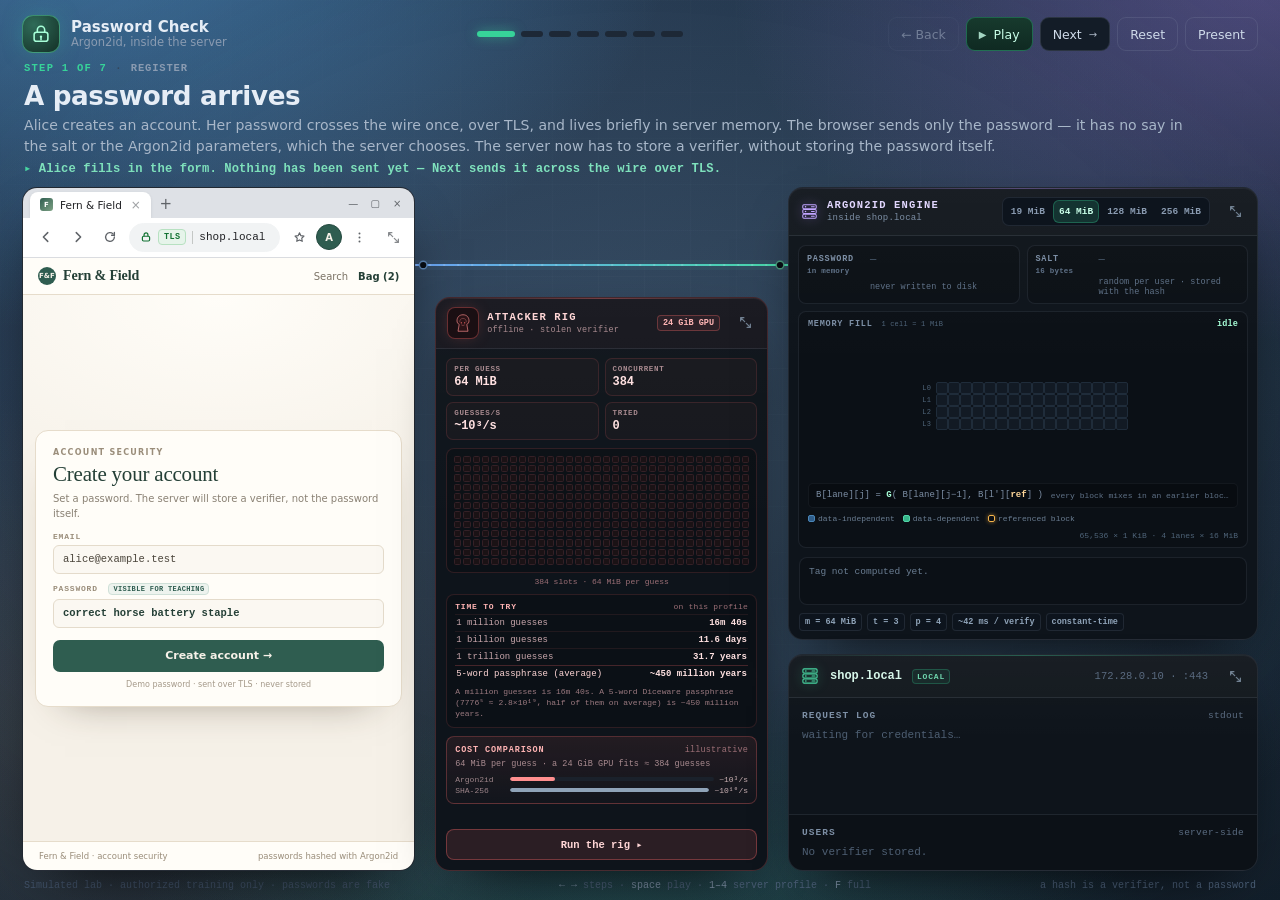
==== commit 5d689988: "Argon2id lab: fix the stuck spinner and the hang in background tabs, show every message crossing the" ====
--- a/argon2id/index.html
+++ b/argon2id/index.html
@@ -81,7 +81,9 @@
 .step-meta #stepTag{color:var(--muted);letter-spacing:.08em}
 .narrator h1{margin:7px 0 4px;font-size:clamp(21px,2.05vw,30px);font-weight:650;letter-spacing:-.015em}
 .narrator p{margin:0;max-width:1180px;color:#a8b7c9;font-size:clamp(13px,1.1vw,15.5px);line-height:1.5}
-.narrator.swap .step-meta,.narrator.swap h1,.narrator.swap p{animation:rise .32s ease-out}
+.narrator .cue{margin:4px 0 0;max-width:1180px;color:#7fe2bd;font:600 clamp(10.5px,.95vw,12.5px)/1.4 var(--mono);letter-spacing:.01em;min-height:1.2em}
+.narrator .cue::before{content:"▸ ";color:#48d6a2}
+.narrator.swap .step-meta,.narrator.swap h1,.narrator.swap p,.narrator.swap .cue{animation:rise .32s ease-out}
 @keyframes rise{from{opacity:0;transform:translateY(4px)}to{opacity:1;transform:none}}
 
 /* server config controls */
@@ -323,6 +325,11 @@
 .pkt-tag.bad{background:rgba(255,107,107,.2);color:#ffd6d6}
 .packet .lock{color:#c9b6ff}
 .packet .cipher{color:#a99ad0}
+.pkt-tag.ok{background:rgba(55,211,153,.22);color:#c9ffe9}
+.packet.resp{color:#c9ffe9;background:rgba(10,30,23,.97);border:1px solid rgba(55,211,153,.55);box-shadow:0 0 26px -8px rgba(55,211,153,.5),0 14px 34px -12px #000}
+.packet.resp.bad{color:#ffd6d6;background:rgba(38,15,17,.97);border-color:rgba(255,107,107,.6);box-shadow:0 0 26px -8px rgba(255,107,107,.5),0 14px 34px -12px #000}
+.packet.steal{color:#ffd6d6;background:rgba(38,15,17,.97);border:1px solid rgba(255,107,107,.62);box-shadow:0 0 26px -8px rgba(255,107,107,.55),0 14px 34px -12px #000}
+.packet.resp .lock,.packet.steal .lock{color:#ffb4b4}
 
 .footer{flex:none;display:flex;justify-content:space-between;flex-wrap:wrap;gap:4px 14px;padding:0 2px;font:10px var(--mono);color:#42536a}
 .footer .r{color:#4c6079}
@@ -412,6 +419,9 @@
 
 @media (prefers-reduced-motion:reduce){
   *{animation-duration:.001s !important;transition-duration:.001s !important}
+  /* continuous animations stop outright (a .001 s infinite loop would restart 1000 times a second);
+     the spinner keeps its darker quarter so it still reads as "working" */
+  .wire-flow,.spinner{animation:none !important}
 }
 @media (max-width:1260px){
   body{overflow:auto}
@@ -459,6 +469,7 @@
     <div class="step-meta"><span id="stepCount">Step 1 of 7</span><span class="sep">·</span><span id="stepTag">register</span></div>
     <h1 id="stepTitle">A password arrives</h1>
     <p id="stepText"></p>
+    <p class="cue" id="stepCue"></p>
   </section>
 
   <main class="stage" id="stage" aria-label="Password hashing stage">
@@ -524,7 +535,7 @@
             <div class="scale-row"><span>1 million guesses</span><b id="rig1m">16m 40s</b></div>
             <div class="scale-row"><span>1 billion guesses</span><b id="rig1b">11.6 days</b></div>
             <div class="scale-row"><span>1 trillion guesses</span><b id="rig1t">31.7 years</b></div>
-            <div class="scale-row strong"><span>5-word passphrase</span><b id="rigPass">~450 million years</b></div>
+            <div class="scale-row strong"><span>5-word passphrase (average)</span><b id="rigPass">~450 million years</b></div>
             <div class="scale-note" id="rigNote">The GPU is always trying. A million guesses is minutes; a strong passphrase is far beyond reach.</div>
           </div>
                   <div class="cracker" id="crackerStrip">
@@ -533,7 +544,7 @@
             <div class="crack-line" id="crackLine">64 MiB per guess · a 24 GiB GPU fits ≈ 384 guesses</div>
             <div class="crack-bars">
               <div class="cbar argon"><span>Argon2id</span><span class="track"><span class="fill" id="crackArgonFill"></span></span><em id="crackArgonRate">~10³/s</em></div>
-              <div class="cbar sha"><span>SHA-256</span><span class="track"><span class="fill"></span></span><em>~10⁹/s</em></div>
+              <div class="cbar sha"><span>SHA-256</span><span class="track"><span class="fill"></span></span><em>~10¹⁰/s</em></div>
             </div>
           </div>
         </div>
@@ -562,7 +573,7 @@
           <div class="io-grid">
             <div class="io">
               <div class="io-k">PASSWORD<span class="io-tag">in memory</span></div>
-              <code class="io-v" id="enginePassword">correct horse battery staple</code>
+              <code class="io-v muted" id="enginePassword">—</code>
               <div class="io-n">never written to disk</div>
             </div>
             <div class="io">
@@ -684,7 +695,7 @@
     {
       tag: 'register',
       title: 'A password arrives',
-      text: 'Alice creates an account. Her password crosses the wire once, over TLS, and lives briefly in server memory. The browser sends only the password — the salt and Argon2id parameters are chosen by the server. The server now has to store a verifier, without storing the password itself.'
+      text: 'Alice creates an account. Her password crosses the wire once, over TLS, and lives briefly in server memory. The browser sends only the password — it has no say in the salt or the Argon2id parameters, which the server chooses. The server now has to store a verifier, without storing the password itself.'
     },
     {
       tag: 'salt',
@@ -714,7 +725,7 @@
     {
       tag: 'why',
       title: 'Why Argon2id',
-      text: 'The attacker rig is offline with the stolen verifier, trying guesses at this profile’s rate. Each guess costs {mem}. A million guesses is minutes; a billion is days; a trillion is years. A strong 5-word passphrase is far beyond that. Salt, rate limiting, and entropy still matter — but a stolen verifier is expensive to attack.'
+      text: 'The attacker rig is offline with the stolen verifier, trying guesses at this profile’s rate. Each guess costs {mem}. A million guesses takes {t1m}; a billion {t1b}; a trillion {t1t}. A strong 5-word passphrase is far beyond that. Salt, rate limiting, and entropy still matter — but a stolen verifier is expensive to attack.'
     }
   ];
 
@@ -748,7 +759,10 @@
   const playIco = $('playIco');
   const btnFull = $('btnFull');
 
-  const REDUCED = window.matchMedia('(prefers-reduced-motion: reduce)').matches;
+  // Both queries are read live, so a motion-setting or window change mid-lesson is honoured at the next step.
+  const motionQuery = window.matchMedia('(prefers-reduced-motion: reduce)');
+  const stackedQuery = window.matchMedia('(max-width: 1260px)'); // the same breakpoint as the CSS
+  const reducedMotion = () => motionQuery.matches;
   const lockIcon = (s = 11) => `<svg viewBox="0 0 16 16" width="${s}" height="${s}" fill="none" stroke="currentColor" stroke-width="1.6" aria-hidden="true"><rect x="3.2" y="7" width="9.6" height="6.3" rx="1.6"/><path d="M5.4 7V5.2a2.6 2.6 0 0 1 5.2 0V7"/></svg>`;
   const checkIcon = `<svg viewBox="0 0 20 20" width="19" height="19" fill="none" stroke="currentColor" stroke-width="2.2" stroke-linecap="round" stroke-linejoin="round"><path d="M4 10.5 8 14.5 16 5.5"/></svg>`;
   const crossIcon = `<svg viewBox="0 0 20 20" width="17" height="17" fill="none" stroke="currentColor" stroke-width="2.2" stroke-linecap="round"><path d="M5 5l10 10M15 5 5 15"/></svg>`;
@@ -764,6 +778,8 @@
     rigAttempts: 0,
     rigTicks: 0,
     gen: 0,
+    stepStart: 0,   // performance.now() when the current step was entered (auto-play reading time)
+    animEnd: 0,     // when its animation finished (or stepStart if it had none)
     vis: { salt: false, tag: false, stored: false, verified: false, failed: false, compared: false }
   };
   const P = () => PROFILES[state.profile];
@@ -773,9 +789,19 @@
   let activeTimers = new Set();
   let playTimer = null;
 
-  const animationsEnabled = () => window.innerWidth > 1260;
-  const dur = (ms) => REDUCED ? 1 : ms;
-  const sleep = (ms) => new Promise((r) => setTimeout(r, dur(ms)));
+  // No wire animation in the stacked layout, and none while the tab is hidden: a hidden tab does not tick
+  // Web Animations, so a step that waited on one would sit on its spinner until the tab came back.
+  const animationsEnabled = () => !stackedQuery.matches && !document.hidden;
+  const dur = (ms) => reducedMotion() ? 1 : ms;
+  // A tracked timer: cancelAnims() clears it, so a cancelled step can never wake up later.
+  const sleep = (ms) => new Promise((r) => later(r, dur(ms)));
+  // Like sleep, but the duration is NOT collapsed under reduced motion: used for the move() fallback
+  // and the packet crossings, which must stay briefly visible even when reduced motion is on.
+  const rawSleep = (ms) => new Promise((r) => later(r, ms));
+  // A packet crossing: ~1.2–1.8 s normally, short but still visible under reduced motion.
+  const PKT_MS = 1500;
+  const STEAL_MS = 1600;
+  const pdur = (ms) => reducedMotion() ? 320 : ms;
 
   function later(fn, ms) {
     const id = setTimeout(() => { activeTimers.delete(id); fn(); }, ms);
@@ -799,14 +825,24 @@
     el.classList.add('flash');
   }
 
+  // One flag per thing the viewer can SEE on the server/attacker side. targetVis() is the finished
+  // picture of a step; during an animated step the step's own script turns these on in order, each only
+  // after the packet that causes it has arrived. The fallback paths (hidden tab, watchdog, stacked
+  // deep-link) set the whole finished set at once, so nothing can be left half-revealed.
   function targetVis(step) {
     return {
-      salt: step >= 1,
-      tag: step >= 2,
-      stored: step >= 3,
-      verified: step === 4,
-      failed: step === 5,
-      compared: step === 4 || step === 5
+      reg: step >= 1,       // POST /register has arrived at the server (request-log line)
+      pwIn: true,           // the password in the CURRENT request has arrived (cleared while a login packet is still travelling)
+      salt: step >= 1,      // the server has drawn the salt (salt line + salt value)
+      tag: step >= 2,       // Argon2id has produced the 32-byte tag (memory fill + derive line + tag)
+      stored: step >= 3,    // the verifier is written to the users table
+      created: step >= 3,   // 201 Created has travelled back to the browser
+      verified: step === 4, // the good-password compare has finished
+      failed: step === 5,   // the wrong-password compare has finished
+      compared: step === 4 || step === 5,
+      delivered: step === 4 || step === 5, // the response (200/401) has reached the browser
+      policy: step >= 6,    // the rate-limit policy line
+      stolen: step >= 6     // the attacker rig has received the stolen verifier
     };
   }
 
@@ -857,28 +893,52 @@
         <p class="auth-tiny">Demo password · sent over TLS · never stored</p>
       </div>`;
     } else if (s === 1) {
-      inner = statusCard(
-        `<div class="spinner"></div>`,
-        'Preparing your account…',
-        'Generating 16 random bytes of salt. The salt is stored with the verifier, not kept secret.',
-        `<button class="auth-btn ghost" data-goto="2">Continue →</button>`
-      );
+      // The wheel turns only while the request is in flight; once the server has drawn the salt it
+      // becomes a tick, so the page never shows a spinner that nothing will ever stop.
+      inner = state.vis.salt
+        ? statusCard(
+            `<div class="auth-icon ok">${checkIcon}</div>`,
+            'Salt generated',
+            'The server drew 16 random bytes of salt. The salt is stored with the verifier, not kept secret.',
+            `<button class="auth-btn ghost" data-goto="2">Continue →</button>`
+          )
+        : statusCard(
+            `<div class="spinner"></div>`,
+            'Preparing your account…',
+            'Your details are on their way to the server over TLS. It will draw 16 random bytes of salt.',
+            `<button class="auth-btn ghost" data-goto="2">Continue →</button>`
+          );
     } else if (s === 2) {
-      inner = statusCard(
-        `<div class="spinner"></div>`,
-        'Hashing with Argon2id…',
-        `${p.memLabel} of memory · ${passes} · ${lanes}. This is intentionally slow.`,
-        `<button class="auth-btn ghost" data-goto="3">Store verifier →</button>`
-      );
+      inner = state.vis.tag
+        ? statusCard(
+            `<div class="auth-icon ok">${checkIcon}</div>`,
+            'Verifier derived',
+            `${p.memLabel} of memory · ${passes} · ${lanes}. The 32-byte tag is ready to be stored.`,
+            `<button class="auth-btn ghost" data-goto="3">Store verifier →</button>`
+          )
+        : statusCard(
+            `<div class="spinner"></div>`,
+            'Hashing with Argon2id…',
+            `${p.memLabel} of memory · ${passes} · ${lanes}. This is intentionally slow.`,
+            `<button class="auth-btn ghost" data-goto="3">Store verifier →</button>`
+          );
     } else if (s === 3) {
-      inner = statusCard(
-        `<div class="auth-icon ok">${checkIcon}</div>`,
-        'Account created',
-        'The server stored a salted Argon2id verifier. Your password was discarded.',
-        `<button class="auth-btn" data-goto="4">Sign in →</button>`
-      );
+      // The tick waits for the server's 201 to arrive, so the result never precedes its response.
+      inner = state.vis.created
+        ? statusCard(
+            `<div class="auth-icon ok">${checkIcon}</div>`,
+            'Account created',
+            'The server stored a salted Argon2id verifier and replied 201 Created. Your password was discarded.',
+            `<button class="auth-btn" data-goto="4">Sign in →</button>`
+          )
+        : statusCard(
+            `<div class="spinner"></div>`,
+            'Creating your account…',
+            'The verifier is being written to the database. Waiting for the server to confirm.',
+            ''
+          );
     } else if (s === 4) {
-      inner = state.vis.compared
+      inner = state.vis.delivered
         ? statusCard(
             `<div class="auth-icon ok">${checkIcon}</div>`,
             'Welcome back, Alice',
@@ -892,7 +952,7 @@
             ''
           );
     } else if (s === 5) {
-      inner = state.vis.compared
+      inner = state.vis.delivered
         ? statusCard(
             `<div class="auth-icon bad">${crossIcon}</div>`,
             'Incorrect password',
@@ -931,28 +991,33 @@
   }
 
   function renderServer() {
+    // Every line is gated on a vis flag, so a log line can appear only once its cause (an arrived
+    // packet, or work the server has finished) has happened — never at the instant the step loads.
     const s = state.step;
+    const v = state.vis;
     let h = '';
-    if (s < 1) {
+    if (!v.reg) {
       h = `<div class="srv-empty">waiting for credentials…</div>`;
     } else {
       h += logEntry('register', '12:04:01', 'POST', '/register', '200', 'email=alice@example.test · password received over TLS', 'post');
-      h += logEntry('salt', '12:04:01', 'CSPRNG', '16 bytes', '', `salt = ${SALT_HEX}`, 'crypto');
-      if (s >= 2) {
+      if (v.salt) h += logEntry('salt', '12:04:01', 'CSPRNG', '16 bytes', '', `salt = ${SALT_HEX}`, 'crypto');
+      if (v.tag) {
         const p = P();
         h += logEntry('derive', '12:04:02', 'ARGON2ID', `m=${p.m},t=${p.t},p=${p.p}`, '',
           `${p.memLabel} · ${p.t} passes · ${p.p} lane${p.p === 1 ? '' : 's'} · ~${p.time} ms`, 'crypto');
       }
-      if (s >= 3) {
+      if (v.stored) {
         h += logEntry('insert', '12:04:02', 'SQL', 'INSERT users', '201', 'verifier stored · plaintext discarded', 'set');
       }
-      if (s >= 4 && (s > 4 || state.vis.compared)) {
+      // the good login happened at step 4 and stays in the log on later steps; it shows at step 4 only
+      // once the compare has finished (constant-time compare OK), i.e. after the request arrived.
+      if ((s > 4) || (s === 4 && v.compared && v.verified)) {
         h += logEntry('login', '12:04:03', 'POST', '/login', '200', 'constant-time compare OK · session issued', 'post');
       }
-      if (s >= 5 && (s > 5 || state.vis.compared)) {
+      if ((s > 5) || (s === 5 && v.compared && v.failed)) {
         h += logEntry('fail', '12:04:04', 'POST', '/login', '401', 'compare failed · no session · rate-limit 5/min', 'post');
       }
-      if (s >= 6) {
+      if (v.policy) {
         h += logEntry('policy', '12:04:04', 'POLICY', 'rate limit', '', '5 attempts / minute · params current · rehash on upgrade', 'crypto');
       }
     }
@@ -961,7 +1026,7 @@
   }
 
   function renderDB() {
-    if (state.step < 3) {
+    if (!state.vis.stored) {
       dbRows.innerHTML = `<div class="db-empty">No verifier stored.</div>`;
       return;
     }
@@ -1088,10 +1153,13 @@
 
   function renderEngine() {
     const p = P();
-    enginePassword.textContent = state.step === 5 ? WRONG : PASSWORD;
-    enginePassword.classList.toggle('bad', state.step === 5);
-    engineSalt.textContent = state.step >= 1 ? SALT_HEX : '—';
-    engineSalt.classList.toggle('muted', state.step < 1);
+    // The engine holds a password only once a request carrying it has ARRIVED: never before its packet.
+    const pwHeld = !!(state.vis.reg && state.vis.pwIn);
+    enginePassword.textContent = pwHeld ? (state.step === 5 ? WRONG : PASSWORD) : '—';
+    enginePassword.classList.toggle('bad', pwHeld && state.step === 5);
+    enginePassword.classList.toggle('muted', !pwHeld);
+    engineSalt.textContent = state.vis.salt ? SALT_HEX : '—';
+    engineSalt.classList.toggle('muted', !state.vis.salt);
 
     $('chipM').textContent = `m = ${p.memLabel}`;
     $('chipT').textContent = `t = ${p.t}`;
@@ -1125,14 +1193,14 @@
   function setFormula(mode, info = {}) {
     const f = $('memFormula');
     if (mode === 'idle') {
-      f.innerHTML = `<span>B[lane][j] = <b>G</b>( B[lane][j−1], B[lane][<span class="r">ref</span>] )</span><span class="ph">every block needs an earlier block → memory-hard</span>`;
+      f.innerHTML = `<span>B[lane][j] = <b>G</b>( B[lane][j−1], B[l′][<span class="r">ref</span>] )</span><span class="ph">every block mixes in an earlier block, from its own or another lane → memory-hard</span>`;
     } else if (mode === 'fill') {
       const { col, ref, indep, pass } = info;
       if (pass === 1 && col < 2) {
-        f.innerHTML = `<span>B[L0][<b>${col}</b>] = <b>H′</b>( H0 ‖ ${col} ‖ lane )</span><span class="ph">seed blocks · H0 = H(password, salt, m, t, p)</span>`;
+        f.innerHTML = `<span>B[lane][<b>${col}</b>] = <b>H′</b>( H0 ‖ ${col} ‖ lane )</span><span class="ph">seed blocks · H0 = H(password, salt, m, t, p)</span>`;
         return;
       }
-      f.innerHTML = `<span>B[L0][<b>${col}</b>] = <b>G</b>( B[L0][${col - 1}], B[L0][<span class="r">${ref}</span>] )</span><span class="ph">pass ${pass} · ref ${indep ? 'from a PRNG · data-independent' : 'from the previous block · data-dependent'}</span>`;
+      f.innerHTML = `<span>B[lane][<b>${col}</b>] = <b>G</b>( B[lane][${col - 1}], B[l′][<span class="r">${ref}</span>] )</span><span class="ph">pass ${pass} · ref ${indep ? 'chosen by a PRNG · data-independent' : 'chosen from the previous block’s contents · data-dependent'}</span>`;
     } else if (mode === 'verify') {
       f.innerHTML = `<span>same salt · same m, t, p · same <b>G</b> chain</span><span class="ph">recomputing the tag from the entered password</span>`;
     } else {
@@ -1143,7 +1211,11 @@
   function updateProfileButtons() {
     const seg = $('profileSeg');
     if (!seg) return;
-    seg.querySelectorAll('button').forEach((b) => b.classList.toggle('on', b.dataset.profile === state.profile));
+    seg.querySelectorAll('button').forEach((b) => {
+      const on = b.dataset.profile === state.profile;
+      b.classList.toggle('on', on);
+      b.setAttribute('aria-pressed', on ? 'true' : 'false');
+    });
   }
 
   function renderAll() {
@@ -1199,7 +1271,7 @@
     $('rig1t').textContent = fmtDuration(1e12 / p.rateNum);
     $('rigPass').textContent = fmtDuration(1.42e19 / p.rateNum);
     if (!state.rigRunning && state.rigAttempts === 0) {
-      $('rigNote').textContent = `A million guesses is ${fmtDuration(1e6 / p.rateNum)}. A 5-word passphrase (~2.8×10¹⁹) is ${fmtDuration(1.42e19 / p.rateNum)}.`;
+      $('rigNote').textContent = `A million guesses is ${fmtDuration(1e6 / p.rateNum)}. A 5-word Diceware passphrase (7776⁵ ≈ 2.8×10¹⁹, half of them on average) is ${fmtDuration(1.42e19 / p.rateNum)}.`;
     }
   }
 
@@ -1249,15 +1321,30 @@
         state.rigRunning = false;
         $('rigRun').textContent = 'Run again ▸';
         gpuSlots.forEach((s) => s.classList.remove('hot'));
-        $('rigNote').textContent = `1,000,000 guesses = ${fmtDuration(1e6 / p.rateNum)} of GPU time. A 5-word passphrase = ${fmtDuration(1.42e19 / p.rateNum)}.`;
+        $('rigNote').textContent = `1,000,000 guesses = ${fmtDuration(1e6 / p.rateNum)} of GPU time. A 5-word passphrase (half of 7776⁵ on average) = ${fmtDuration(1.42e19 / p.rateNum)}.`;
       }
     }, 100);
   }
 
   function fillProfileText(text) {
     const p = P();
-    return text.replaceAll('{mem}', p.memLabel).replaceAll('{t}', String(p.t)).replaceAll('{p}', String(p.p));
-  }
+    return text.replaceAll('{mem}', p.memLabel).replaceAll('{t}', String(p.t)).replaceAll('{p}', String(p.p))
+      .replaceAll('{t1m}', fmtDuration(1e6 / p.rateNum)).replaceAll('{t1b}', fmtDuration(1e9 / p.rateNum))
+      .replaceAll('{t1t}', fmtDuration(1e12 / p.rateNum));
+  }
+
+  // A one-line caption under the step text that names the sequence the viewer is watching. The scripts
+  // overwrite it live as the packet crosses and the server reacts.
+  const CUES = [
+    'Alice fills in the form. Nothing has been sent yet — Next sends it across the wire over TLS.',
+    'The form crosses the wire; on arrival the server logs the request and draws a random salt.',
+    'No new message here — this is work the server does on the password and salt it already received.',
+    'The server writes the verifier to the users table, then replies 201 Created to the browser.',
+    'The browser sends the password again; the server recomputes, compares, and replies 200 OK.',
+    'A wrong password crosses the wire; the compare fails and the server replies 401.',
+    'The stolen users row travels from the database to the attacker rig, which then guesses offline.'
+  ];
+  function setCue(text) { const c = $('stepCue'); if (c) c.textContent = text; }
 
   function updateNarrator() {
     const s = STEPS[state.step];
@@ -1265,6 +1352,7 @@
     $('stepTag').textContent = s.tag;
     $('stepTitle').textContent = s.title;
     $('stepText').textContent = fillProfileText(s.text);
+    setCue(fillProfileText(CUES[state.step] || ''));
     narrator.classList.remove('swap');
     void narrator.offsetWidth;
     narrator.classList.add('swap');
@@ -1274,6 +1362,8 @@
     [...dots.children].forEach((b, i) => {
       b.classList.toggle('on', i === state.step);
       b.classList.toggle('past', i < state.step);
+      if (i === state.step) b.setAttribute('aria-current', 'step');
+      else b.removeAttribute('aria-current');
     });
   }
 
@@ -1321,52 +1411,104 @@
   }
 
   // ---------- packets ----------
-  function makePacket(html) {
+  function makePacket(html, cls) {
     const el = document.createElement('div');
-    el.className = 'packet tls';
+    el.className = 'packet ' + (cls || 'tls');
     el.innerHTML = html;
     stage.appendChild(el);
     return el;
   }
 
-  function pktPos(anchor, el) {
-    const w = el.offsetWidth;
-    const h = el.offsetHeight;
-    const y = geo.y - h / 2;
-    if (anchor === 'browser') return { x: geo.B - 18, y };
-    return { x: geo.S - w + 18, y };
-  }
-
   function move(el, from, to, ms) {
     el.style.transform = `translate(${from.x}px,${from.y}px)`;
+    if (typeof el.animate !== 'function') {
+      // No Web Animations API (old browsers): a CSS transition, timed by the clock.
+      el.style.transition = `transform ${ms}ms cubic-bezier(.45,0,.25,1)`;
+      void el.offsetWidth;
+      el.style.transform = `translate(${to.x}px,${to.y}px)`;
+      return rawSleep(ms + 60);
+    }
     const a = el.animate(
       [
         { transform: `translate(${from.x}px,${from.y}px)` },
         { transform: `translate(${to.x}px,${to.y}px)` }
       ],
-      { duration: dur(ms), easing: 'cubic-bezier(.45,0,.25,1)', fill: 'forwards' }
+      { duration: ms, easing: 'cubic-bezier(.45,0,.25,1)', fill: 'forwards' }
     );
     activeAnims.add(a);
-    return a.finished.catch(() => {}).then(() => { activeAnims.delete(a); });
+    const finished = a.finished.catch(() => {}).then(() => { activeAnims.delete(a); });
+    // Never wait on the animation alone: its `finished` promise only settles when the browser is
+    // painting (not in a hidden tab, not on a throttled page). The clock is the fallback.
+    return Promise.race([finished, rawSleep(ms + 300)]);
   }
 
   function packetHTML(kind) {
-    if (kind === 'register') {
-      return `<div class="pkt-row"><span class="pkt-tag">POST</span> /register</div>
-        <div class="pkt-row sub"><span class="lock">${lockIcon(11)}</span> TLS 1.3 · password</div>`;
-    }
-    if (kind === 'wrong') {
-      return `<div class="pkt-row"><span class="pkt-tag">POST</span> /login</div>
-        <div class="pkt-row sub"><span class="pkt-tag bad">WRONG</span> alice@example.test</div>`;
-    }
-    return `<div class="pkt-row"><span class="pkt-tag">POST</span> /login</div>
-      <div class="pkt-row sub">alice@example.test · <span class="lock">${lockIcon(11)}</span> TLS</div>`;
-  }
-
-  async function flyPacket(kind, gen) {
-    const el = makePacket(packetHTML(kind));
-    await move(el, pktPos('browser', el), pktPos('server', el), 1050);
+    switch (kind) {
+      case 'register':
+        return `<div class="pkt-row"><span class="pkt-tag">POST</span> /signup</div>
+          <div class="pkt-row sub"><span class="lock">${lockIcon(11)}</span> TLS · email + password</div>`;
+      case 'created':
+        return `<div class="pkt-row"><span class="pkt-tag ok">201</span> Created</div>
+          <div class="pkt-row sub">account stored · no password returned</div>`;
+      case 'login':
+        return `<div class="pkt-row"><span class="pkt-tag">POST</span> /login</div>
+          <div class="pkt-row sub"><span class="lock">${lockIcon(11)}</span> TLS · email + password</div>`;
+      case 'ok200':
+        return `<div class="pkt-row"><span class="pkt-tag ok">200</span> OK</div>
+          <div class="pkt-row sub">session issued</div>`;
+      case 'wrong':
+        return `<div class="pkt-row"><span class="pkt-tag">POST</span> /login</div>
+          <div class="pkt-row sub"><span class="pkt-tag bad">WRONG</span> <span class="lock">${lockIcon(11)}</span> TLS · one char off</div>`;
+      case 'deny401':
+        return `<div class="pkt-row"><span class="pkt-tag bad">401</span> Unauthorized</div>
+          <div class="pkt-row sub">no session issued</div>`;
+      case 'steal':
+        return `<div class="pkt-row"><span class="pkt-tag bad">LEAK</span> stolen users row</div>
+          <div class="pkt-row sub">$argon2id$… verifier · no password</div>`;
+    }
+    return '';
+  }
+
+  // Where a packet starts and ends: the inner edge of the sending card facing the receiver, to the
+  // inner edge of the receiver facing the sender. Browser↔server rides the wire height; a steal to the
+  // centre rig rides a line level with the two cards.
+  function tripAnchors(fromEl, toEl, w, h) {
+    const sr = stage.getBoundingClientRect();
+    const a = fromEl.getBoundingClientRect();
+    const b = toEl.getBoundingClientRect();
+    const l2r = a.left < b.left;
+    const viaRig = fromEl === attackerCard || toEl === attackerCard;
+    const y = viaRig ? (Math.max(a.top, b.top) - sr.top) + 30 - h / 2 : geo.y - h / 2;
+    const aEdge = (l2r ? a.right : a.left) - sr.left;
+    const bEdge = (l2r ? b.left : b.right) - sr.left;
+    return {
+      from: { x: l2r ? aEdge - 18 : aEdge - w + 18, y },
+      to: { x: l2r ? bEdge - w + 18 : bEdge - 18, y }
+    };
+  }
+
+  // Send one packet from one card to another and resolve when it ARRIVES. In the stacked layout the
+  // wires are hidden, so a short sender→receiver highlight stands in for the travelling packet; order
+  // is preserved either way. A hidden tab resolves at once (finishStep handles the picture).
+  async function flyTrip(fromEl, toEl, kind, gen, ms, cls) {
+    if (gen !== state.gen) return false;
+    if (document.hidden) return gen === state.gen;
+    if (stackedQuery.matches || !animationsEnabled()) {
+      flashEl(fromEl);
+      await sleep(220);
+      if (gen !== state.gen) return false;
+      flashEl(toEl);
+      await sleep(180);
+      return gen === state.gen;
+    }
+    const el = makePacket(packetHTML(kind), cls);
+    const w = el.offsetWidth || 220;
+    const h = el.offsetHeight || 42;
+    const { from, to } = tripAnchors(fromEl, toEl, w, h);
+    flashEl(fromEl);
+    await move(el, from, to, pdur(ms || PKT_MS));
     el.remove();
+    if (gen === state.gen) flashEl(toEl);
     return gen === state.gen;
   }
 
@@ -1381,8 +1523,8 @@
     const passes = p.t;
     const cols = p.cols;
     const total = p.animMs;
-    const alloc = REDUCED ? 0 : 500;
-    const pause = REDUCED ? 0 : 240;
+    const alloc = reducedMotion() ? 0 : 500;
+    const pause = reducedMotion() ? 0 : 240;
     const perCol = Math.max(1, (total - alloc - (passes - 1) * pause) / (passes * cols));
     const start = performance.now();
 
@@ -1415,6 +1557,7 @@
     memWrap.querySelectorAll('.ref').forEach((c) => c.classList.remove('ref'));
     state.vis.tag = true;
     renderEngine();
+    renderBrowser(); // the browser's "Hashing…" wheel becomes a tick
     flashEl(engOut);
     flashEl(serverLog.querySelector('[data-key="derive"]'));
   }
@@ -1461,65 +1604,162 @@
     state.vis.verified = false;
     state.vis.failed = false;
     state.vis.compared = false;
+    state.vis.delivered = false;
+    state.vis.pwIn = false;   // the password is not on the server until this request arrives
     renderBrowser();
     renderEngine();
     renderServer();
 
-    const arrived = await flyPacket(ok ? 'login' : 'wrong', gen);
+    // 1. the login request crosses the wire; nothing in the engine moves until it arrives
+    setCue(ok ? 'The browser sends the password again across the wire over TLS…'
+              : 'A wrong password crosses the wire — one character off…');
+    const arrived = await flyTrip(browserCard, serverCard, ok ? 'login' : 'wrong', gen, PKT_MS, 'tls');
     if (!arrived || gen !== state.gen) return;
-
+    state.vis.pwIn = true;
+    renderEngine();
+    flashEl(enginePassword);
+
+    // 2. only now does the server recompute the tag
+    setCue('The server recomputes the tag with the salt and parameters from the stored record.');
     setFormula('verify');
     const swept = await sweepGrid(gen, 1500);
     if (!swept) return;
 
-    // Result known inside the engine; now the comparison runs byte by byte.
+    // 3. the constant-time comparison, byte by byte
     state.vis.verified = ok;
     state.vis.failed = !ok;
     renderEngine();
     passLabel.textContent = 'comparing tags…';
+    setCue('It compares all 32 bytes in constant time — no early exit.');
     await sleep(120);
     if (gen !== state.gen) return;
     const compared = await sweepBytes(gen);
     if (!compared) return;
 
+    // 4. the server writes its log line (compare finished), THEN the response travels back
     state.vis.compared = true;
+    renderEngine();
+    renderServer();
+    flashEl(engOut.querySelector('#cmpVerdict'));
+    flashEl(serverLog.querySelector(`[data-key="${ok ? 'login' : 'fail'}"]`));
+    setCue(ok ? 'Match. The server replies 200 OK and issues a session.'
+              : 'Mismatch. The server replies 401 — no session.');
+    const back = await flyTrip(serverCard, browserCard, ok ? 'ok200' : 'deny401', gen, PKT_MS, ok ? 'resp' : 'resp bad');
+    if (!back || gen !== state.gen) return;
+
+    // 5. the browser shows the outcome only once the response has arrived
+    state.vis.delivered = true;
+    renderBrowser();
+    flashEl(browserCard);
+  }
+
+  function maybeStartRig() {
+    if (state.step === STEPS.length - 1 && !state.rigRunning) startRig();
+  }
+
+  // The longest a step's animation may take before the page gives up waiting and shows the finished
+  // picture. Generous: a step now also waits on a request packet in and a response packet back.
+  function stepBudget(i) {
+    if (reducedMotion()) return 4000;
+    if (i === 2) return P().animMs + 5000;
+    if (i === 4 || i === 5) return 13000;
+    return 6000;
+  }
+
+  // Fallback used by the watchdog and when the tab is hidden: cancel whatever is in flight and jump to
+  // the step's finished state, so no wheel can keep turning and nothing is left half-revealed.
+  function finishStep(i) {
+    if (i !== state.step) return;
+    state.gen++;            // anything still awaiting from the old run bails out on its gen check
+    cancelAnims();
+    state.vis = targetVis(i);
+    state.animating = false;
+    state.animEnd = performance.now();
     renderAll();
-    flashEl(engOut.querySelector('#cmpVerdict'));
-    flashEl(dbRows.querySelector('.db-row'));
-    flashEl(serverLog.querySelector(`[data-key="${ok ? 'login' : 'fail'}"]`));
+    if (i === STEPS.length - 1) later(maybeStartRig, 300);
+  }
+
+  // The ordered on-screen sequence for an animated forward step. CAUSE BEFORE EFFECT: a packet (or, in
+  // the stacked layout, a sender→receiver highlight) crosses FIRST; only when it arrives does the
+  // receiving panel react, and in a fixed order. Every await bails out if the step changed underneath.
+  async function stepScript(i, gen) {
+    if (i === 1) {
+      // POST /signup crosses the wire; the request log and the salt appear only on arrival
+      setCue('The browser sends the form across the wire over TLS…');
+      const arrived = await flyTrip(browserCard, serverCard, 'register', gen, PKT_MS, 'tls');
+      if (!arrived || gen !== state.gen) return;
+      state.vis.reg = true;
+      renderServer();
+      renderEngine();
+      flashEl(serverLog.querySelector('[data-key="register"]'));
+      flashEl(enginePassword);
+      setCue('Received. The server draws 16 random bytes of salt from a CSPRNG.');
+      await sleep(540);
+      if (gen !== state.gen) return;
+      state.vis.salt = true;
+      renderServer();
+      renderEngine();
+      renderBrowser();
+      flashEl(serverLog.querySelector('[data-key="salt"]'));
+      flashEl(engineSalt);
+    } else if (i === 2) {
+      setCue('No new message: the server fills memory with Argon2id from the password and salt it holds.');
+      await runDerive(gen);
+    } else if (i === 3) {
+      // the verifier is written to the table, THEN 201 Created travels back to the browser
+      setCue('The server writes the verifier to the users table…');
+      await sleep(360);
+      if (gen !== state.gen) return;
+      state.vis.stored = true;
+      renderServer();
+      renderDB();
+      flashEl(dbRows.querySelector('.db-row'));
+      flashEl(serverLog.querySelector('[data-key="insert"]'));
+      setCue('Stored. The server replies 201 Created back to the browser.');
+      const back = await flyTrip(serverCard, browserCard, 'created', gen, PKT_MS, 'resp');
+      if (!back || gen !== state.gen) return;
+      state.vis.created = true;
+      renderBrowser();
+      flashEl(browserCard);
+    } else if (i === 4) {
+      await runVerify(gen, true);
+    } else if (i === 5) {
+      await runVerify(gen, false);
+    } else if (i === 6) {
+      // the stored users row travels from the database to the rig before the rig acts
+      setCue('The attacker copies the stolen users row from the database to the rig…');
+      const got = await flyTrip(serverCard, attackerCard, 'steal', gen, STEAL_MS, 'steal');
+      if (!got || gen !== state.gen) return;
+      state.vis.stolen = true;
+      flashEl(attackerCard);
+      flashEl(engOut);
+      setCue('The rig has the verifier (no password) and starts guessing offline.');
+      await sleep(400);
+      if (gen !== state.gen) return;
+      maybeStartRig();
+    }
   }
 
   async function runStepAnimation(i) {
     const gen = state.gen;
     measureGeo();
-    if (!animationsEnabled()) {
+    if (document.hidden) {
+      // nothing paints while hidden: show the finished picture at once (an ordered reveal is pointless)
       state.vis = targetVis(i);
       renderAll();
       return;
     }
     state.animating = true;
+    const watchdog = later(() => { if (gen === state.gen && state.animating) finishStep(i); }, stepBudget(i));
     try {
-      if (i === 1) {
-        const arrived = await flyPacket('register', gen);
-        if (arrived) {
-          flashEl(serverLog.querySelector('[data-key="register"]'));
-          flashEl(engineSalt);
-          flashEl(serverLog.querySelector('[data-key="salt"]'));
-        }
-      } else if (i === 2) {
-        await runDerive(gen);
-      } else if (i === 3) {
-        flashEl(dbRows.querySelector('.db-row'));
-        flashEl(serverLog.querySelector('[data-key="insert"]'));
-      } else if (i === 4) {
-        await runVerify(gen, true);
-      } else if (i === 5) {
-        await runVerify(gen, false);
-      } else if (i === 6) {
-        flashEl(engOut);
+      await stepScript(i, gen);
+    } finally {
+      if (gen === state.gen) {
+        clearTimeout(watchdog);
+        activeTimers.delete(watchdog);
+        state.animating = false;
+        state.animEnd = performance.now();
       }
-    } finally {
-      if (gen === state.gen) state.animating = false;
     }
   }
 
@@ -1532,11 +1772,18 @@
     cancelAnims();
 
     state.vis = targetVis(next);
-    if (animate) {
+    // Hide what the forward animation will reveal, so each thing appears only after its cause. Done for
+    // both the wire layout and the stacked highlight layout; only a hidden tab keeps the finished state.
+    if (animate && !document.hidden) {
+      if (next === 1) { state.vis.reg = false; state.vis.salt = false; }
       if (next === 2) state.vis.tag = false;
-      if (next === 4) { state.vis.verified = false; state.vis.compared = false; }
-      if (next === 5) { state.vis.failed = false; state.vis.compared = false; }
-    }
+      if (next === 3) { state.vis.stored = false; state.vis.created = false; }
+      if (next === 4) { state.vis.verified = false; state.vis.compared = false; state.vis.delivered = false; state.vis.pwIn = false; }
+      if (next === 5) { state.vis.failed = false; state.vis.compared = false; state.vis.delivered = false; state.vis.pwIn = false; }
+      if (next === 6) state.vis.stolen = false;
+    }
+    state.stepStart = performance.now();
+    state.animEnd = state.stepStart;
 
     updateNarrator();
     updateDots();
@@ -1545,8 +1792,10 @@
     measureGeo();
 
     stopRig(true);
-    if (next === STEPS.length - 1) {
-      later(() => { if (state.step === STEPS.length - 1 && !state.rigRunning) startRig(); }, 600);
+    // When the last step animates, the steal packet (stepScript) starts the rig once it arrives;
+    // otherwise (deep link, Back, hidden tab) start it on a short timer.
+    if (next === STEPS.length - 1 && !(animate && !document.hidden)) {
+      later(maybeStartRig, 700);
     }
 
     if (animate) runStepAnimation(next);
@@ -1559,16 +1808,26 @@
     updateControls();
   }
 
+  // Auto-play: a step is held for READ_MS from the moment it appears, and for at least HOLD_MS after its
+  // animation has finished, whichever is later. (Before, an animated step moved on within 0.6 s of its
+  // animation ending, and with reduced motion the whole lesson flew past in a few seconds.)
+  const READ_MS = 4500;
+  const HOLD_MS = 1500;
   function schedulePlay() {
     if (playTimer) clearTimeout(playTimer);
-    const delay = state.animating ? 600 : 4500;
-    playTimer = setTimeout(() => {
-      if (!state.playing) return;
-      if (state.animating) { schedulePlay(); return; }
-      if (state.step >= STEPS.length - 1) { stopPlay(); return; }
-      setStep(state.step + 1, { animate: true });
-      schedulePlay();
-    }, delay);
+    playTimer = setTimeout(playTick, 250);
+  }
+  function playTick() {
+    playTimer = null;
+    if (!state.playing) return;
+    if (!state.animating) {
+      const due = Math.max(state.stepStart + READ_MS, state.animEnd + HOLD_MS);
+      if (performance.now() >= due) {
+        if (state.step >= STEPS.length - 1) { stopPlay(); return; }
+        setStep(state.step + 1, { animate: true });
+      }
+    }
+    schedulePlay();
   }
 
   function togglePlay() {
@@ -1688,6 +1947,17 @@
 
   document.addEventListener('fullscreenchange', () => {
     btnFull.textContent = document.fullscreenElement ? 'Exit' : 'Present';
+    requestAnimationFrame(measureGeo);
+  });
+
+  // A hidden tab stops painting, so an animation in progress is completed on the spot; when the tab
+  // comes back the step is already in its finished state and the wires are re-measured.
+  document.addEventListener('visibilitychange', () => {
+    if (document.hidden) {
+      if (state.animating) finishStep(state.step);
+    } else {
+      requestAnimationFrame(measureGeo);
+    }
   });
 
   // ---------- enlarge panels ----------
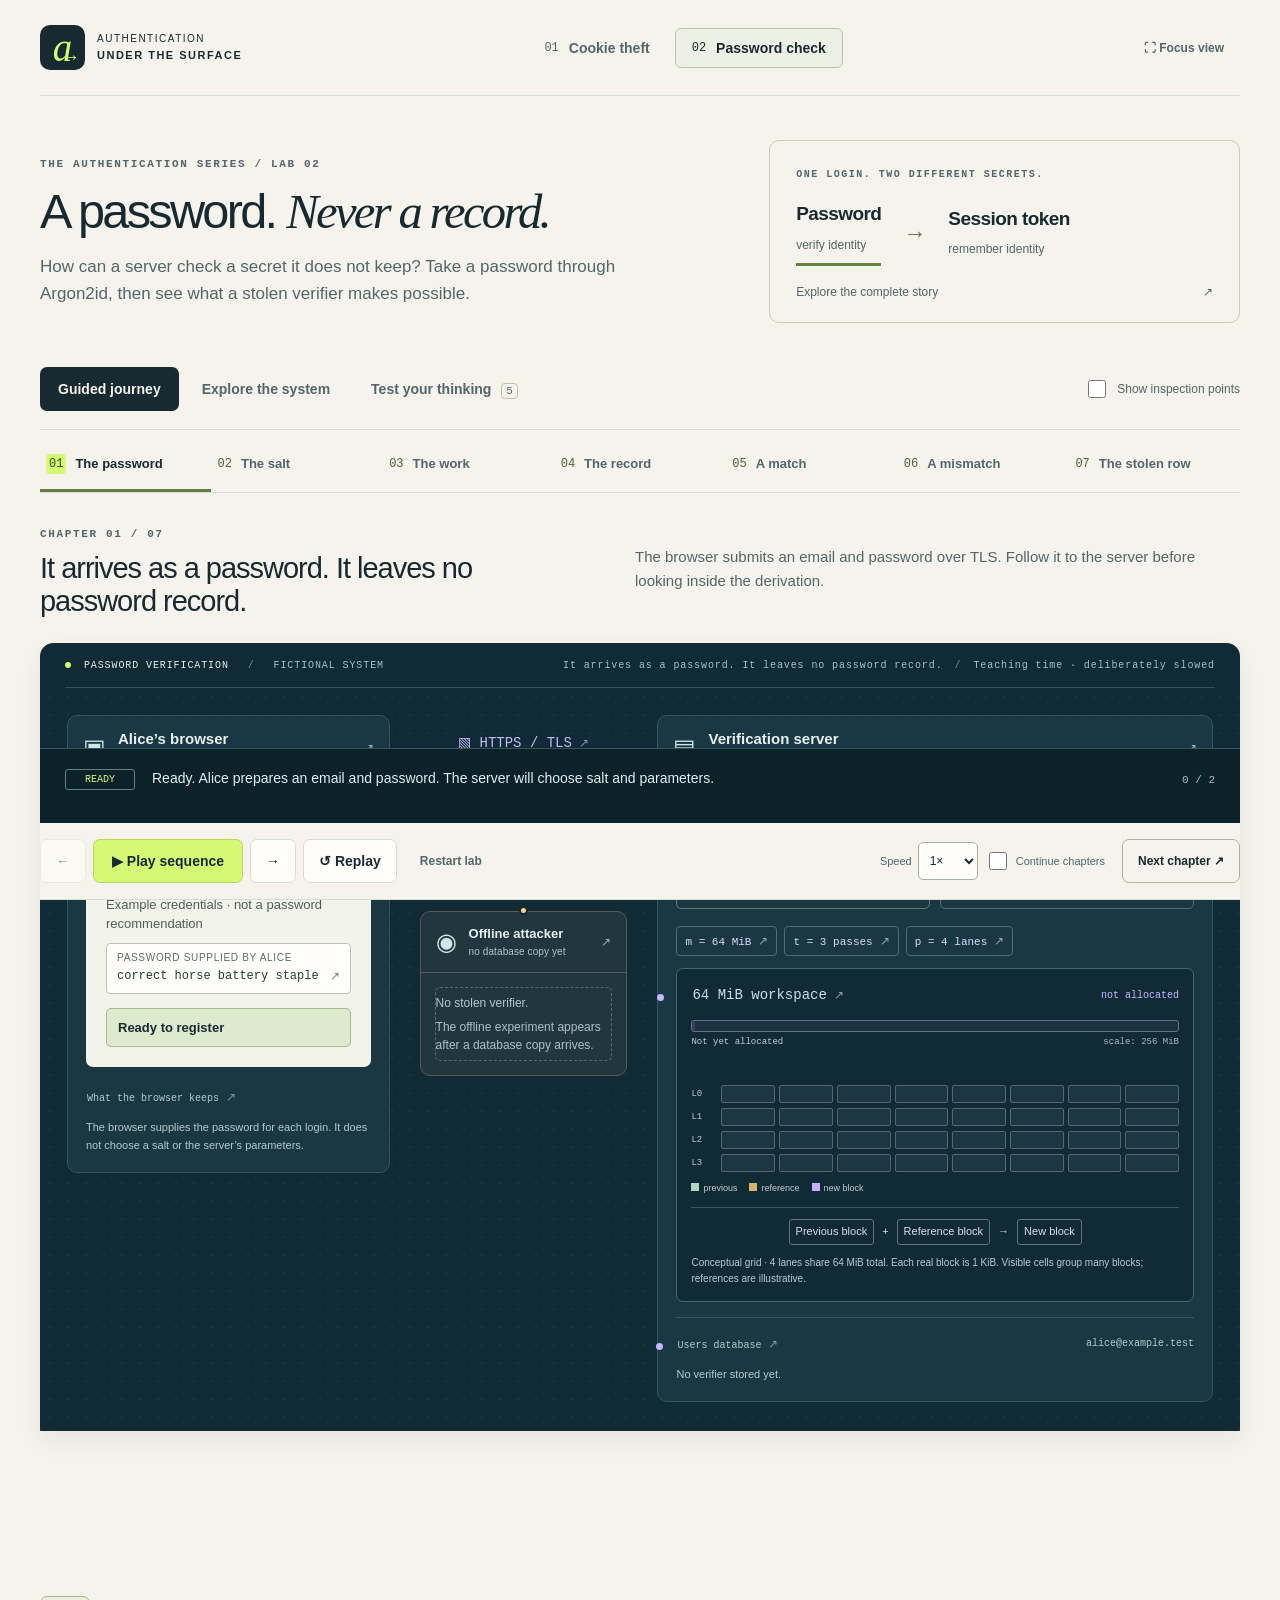
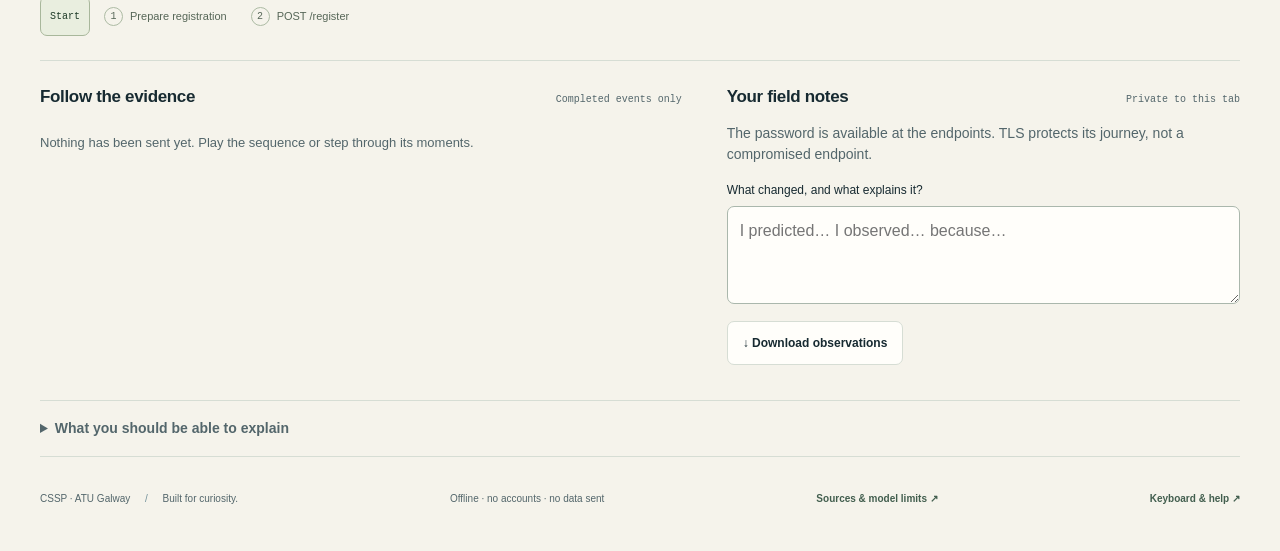
==== commit 87fcf875: "Publish rebuilt authentication exhibits and shared learning interface Replace both legacy pages with" ====
--- a/argon2id/index.html
+++ b/argon2id/index.html
@@ -1,2043 +1,29 @@
 <!doctype html>
 <html lang="en">
-<head>
-<meta charset="utf-8"/>
-<meta name="viewport" content="width=device-width, initial-scale=1"/>
-<meta http-equiv="Cache-Control" content="no-store"/>
-<title>Password Check · Argon2id</title>
-<style>
-:root{
-  --bg:#070a0f;
-  --line:rgba(148,163,184,.14);
-  --text:#e6edf6;
-  --muted:#8a9bb1;
-  --dim:#5a6b80;
-  --blue:#5ea0ff;
-  --green:#37d399;
-  --amber:#f5b34a;
-  --red:#ff6b6b;
-  --purple:#b48cff;
-  --mono:ui-monospace,SFMono-Regular,Menlo,Consolas,"Liberation Mono",monospace;
-  --sans:ui-sans-serif,system-ui,-apple-system,"Segoe UI",Roboto,Inter,sans-serif;
-  --serif:Georgia,"Iowan Old Style","Times New Roman",serif;
-}
-*{box-sizing:border-box}
-html,body{height:100%}
-body{
-  margin:0;color:var(--text);font-family:var(--sans);overflow:hidden;
-  background:
-    radial-gradient(1000px 700px at 6% -10%,rgba(84,166,230,.55),transparent 60%),
-    radial-gradient(950px 650px at 100% -4%,rgba(158,120,225,.40),transparent 58%),
-    radial-gradient(900px 620px at 50% 118%,rgba(60,195,150,.28),transparent 62%),
-    radial-gradient(1100px 720px at 50% 52%,rgba(150,190,230,.22),transparent 72%),
-    radial-gradient(700px 500px at 8% 82%,rgba(225,170,110,.14),transparent 70%),
-    linear-gradient(155deg,#2a405a 0%,#223448 38%,#1a2a3a 68%,#15222e 100%);
-}
-body::before{
-  content:"";position:fixed;inset:0;z-index:0;pointer-events:none;
-  background-image:
-    linear-gradient(rgba(148,163,184,.04) 1px,transparent 1px),
-    linear-gradient(90deg,rgba(148,163,184,.04) 1px,transparent 1px);
-  background-size:46px 46px;
-  mask-image:radial-gradient(ellipse 75% 70% at 50% 38%,#000 5%,transparent 78%);
-  -webkit-mask-image:radial-gradient(ellipse 75% 70% at 50% 38%,#000 5%,transparent 78%);
-}
-body::after{
-  content:"";position:fixed;inset:0;z-index:0;pointer-events:none;
-  background:radial-gradient(1200px 800px at 50% 42%,transparent 45%,rgba(2,5,9,.14) 100%);
-}
-button{font:inherit;color:inherit;cursor:pointer;border:0;background:none}
-button:disabled{cursor:default;opacity:.4}
-button:focus-visible{outline:2px solid #7cc7ff;outline-offset:2px}
-svg{display:block}
-code{font-family:var(--mono)}
-
-.app{position:relative;z-index:1;height:100vh;height:100dvh;max-width:1920px;margin:0 auto;padding:15px 22px 9px;display:flex;flex-direction:column;gap:9px}
-
-/* top bar */
-.topbar{display:flex;align-items:center;gap:16px;flex:none}
-.brand{display:flex;align-items:center;gap:11px;min-width:250px}
-.brand-mark{width:38px;height:38px;border-radius:11px;display:grid;place-items:center;background:radial-gradient(circle at 30% 25%,#2f6b58,#143027);border:1px solid rgba(93,220,170,.5);box-shadow:0 0 26px -8px rgba(55,211,153,.55)}
-.brand-text{display:flex;flex-direction:column;line-height:1.15}
-.brand-text strong{font-size:15px;font-weight:650;letter-spacing:.005em}
-.brand-text span{font-size:11.5px;color:var(--muted)}
-.dots{display:flex;gap:6px;margin:0 auto}
-.dots button{width:22px;height:6px;border-radius:999px;background:#1d2836;transition:width .2s,background .2s}
-.dots button:hover{background:#2c3d51}
-.dots button.past{background:#2e4258}
-.dots button.on{width:38px;background:var(--green);box-shadow:0 0 12px rgba(55,211,153,.5)}
-.controls{display:flex;align-items:center;gap:7px}
-.btn{display:inline-flex;align-items:center;gap:7px;height:34px;padding:0 12px;border-radius:9px;background:#131c27;border:1px solid rgba(148,163,184,.18);font-size:12.5px;color:#cfdbea;transition:.15s}
-.btn:hover:not(:disabled){background:#182435;border-color:rgba(148,163,184,.32)}
-.btn.primary{background:linear-gradient(180deg,#173a2d,#0f2a22);border-color:rgba(55,211,153,.35);color:#c9ffe9}
-.btn.primary:hover:not(:disabled){background:linear-gradient(180deg,#1b4636,#113229)}
-.btn.ghost{background:transparent}
-.btn .ico{font-size:10px;opacity:.8}
-
-/* narration */
-.narrator{padding:1px 2px 0;flex:none}
-.step-meta{display:flex;align-items:center;gap:8px;font:600 10.5px/1 var(--mono);letter-spacing:.12em;text-transform:uppercase;color:var(--green)}
-.step-meta .sep{color:#33465c}
-.step-meta #stepTag{color:var(--muted);letter-spacing:.08em}
-.narrator h1{margin:7px 0 4px;font-size:clamp(21px,2.05vw,30px);font-weight:650;letter-spacing:-.015em}
-.narrator p{margin:0;max-width:1180px;color:#a8b7c9;font-size:clamp(13px,1.1vw,15.5px);line-height:1.5}
-.narrator .cue{margin:4px 0 0;max-width:1180px;color:#7fe2bd;font:600 clamp(10.5px,.95vw,12.5px)/1.4 var(--mono);letter-spacing:.01em;min-height:1.2em}
-.narrator .cue::before{content:"▸ ";color:#48d6a2}
-.narrator.swap .step-meta,.narrator.swap h1,.narrator.swap p,.narrator.swap .cue{animation:rise .32s ease-out}
-@keyframes rise{from{opacity:0;transform:translateY(4px)}to{opacity:1;transform:none}}
-
-/* server config controls */
-.seg{display:flex;gap:2px;padding:3px;background:#0d141d;border:1px solid var(--line);border-radius:9px}
-.seg button{height:26px;padding:0 9px;border-radius:6px;font:600 10.5px var(--mono);color:var(--muted);transition:.15s}
-.seg button:hover{color:#cfe0f3}
-.seg button.on{background:#182535;color:#a7ffd8;box-shadow:inset 0 1px 0 rgba(255,255,255,.05)}
-.eng-head .seg{margin-left:auto;padding:2px;border-radius:7px;flex:none}
-.eng-head .seg button{height:23px;padding:0 6px;font-size:9.5px}
-.eng-head .seg button.on{background:rgba(55,211,153,.16);color:#c9ffe9;box-shadow:inset 0 0 0 1px rgba(55,211,153,.3)}
-.server-config{flex:none;display:flex;flex-direction:column;gap:5px;padding:8px 11px;border-bottom:1px solid var(--line);background:rgba(0,0,0,.18)}
-.cfg-top{display:flex;align-items:center;justify-content:space-between;gap:8px;flex-wrap:wrap}
-.cfg-label{font:600 8.5px var(--mono);letter-spacing:.1em;text-transform:uppercase;color:#7fe2bd;white-space:nowrap}
-.cfg-note{font:8px/1.4 var(--mono);color:#5f7187}
-.server-config .seg{padding:2px;border-radius:7px}
-.server-config .seg button{height:23px;padding:0 6px;font-size:9.5px}
-.server-config .seg button.on{background:rgba(55,211,153,.16);color:#c9ffe9;box-shadow:inset 0 0 0 1px rgba(55,211,153,.3)}
-
-/* stage */
-.stage{position:relative;flex:1;min-height:0;display:grid;grid-template-columns:minmax(0,1fr) clamp(300px,26vw,380px) clamp(470px,34vw,540px);gap:20px}
-.wires{position:absolute;inset:0;width:100%;height:100%;overflow:visible;pointer-events:none;z-index:0}
-.wire-flow{animation:flow 3.2s linear infinite}
-@keyframes flow{to{stroke-dashoffset:-28}}
-
-.card{position:relative;z-index:1;display:flex;flex-direction:column;min-height:0;overflow:hidden;border-radius:15px;border:1px solid var(--line);background:linear-gradient(180deg,rgba(255,255,255,.035),rgba(255,255,255,.012) 40%),#0b1118;box-shadow:0 22px 60px -30px #000,inset 0 1px 0 rgba(255,255,255,.04)}
-.card::before{content:"";position:absolute;inset:0 0 auto;height:1px;background:linear-gradient(90deg,transparent,rgba(94,160,255,.5),transparent);opacity:.65}
-.browser::before{display:none}
-.server::before{background:linear-gradient(90deg,transparent,rgba(55,211,153,.5),transparent)}
-.engine::before{background:linear-gradient(90deg,transparent,rgba(180,140,255,.55),transparent)}
-
-.chrome{display:flex;align-items:center;gap:10px;padding:9px 11px;border-bottom:1px solid var(--line);background:rgba(255,255,255,.018);flex:none}
-.srv-glyph{width:20px;height:20px;flex:none;color:#48d6a2;fill:none;stroke:currentColor;stroke-width:1.3;stroke-linecap:round;filter:drop-shadow(0 0 6px rgba(55,211,153,.35))}
-.srv-glyph circle{fill:currentColor;stroke:none}
-.srv-name{font:600 12px var(--mono);color:#d7f7ea}
-.srv-local{font:600 8px var(--mono);letter-spacing:.1em;text-transform:uppercase;color:#6fd6ae;border:1px solid rgba(55,211,153,.25);background:rgba(55,211,153,.08);border-radius:4px;padding:2px 4px}
-.srv-meta{margin-left:auto;font:10.5px var(--mono);color:var(--dim)}
-
-/* browser chrome — light, like Chrome */
-.tabstrip{display:flex;align-items:center;gap:5px;height:30px;padding:4px 7px 0;background:#dee1e6;flex:none}
-.tab{display:flex;align-items:center;gap:7px;height:26px;padding:0 10px;border-radius:8px 8px 0 0;background:#fff;color:#202124;font:500 10.5px var(--sans);max-width:240px;box-shadow:0 1px 3px rgba(60,64,67,.12)}
-.tab-fav{width:13px;height:13px;flex:none;border-radius:3px;background:linear-gradient(135deg,#2f5d50,#7da184);display:grid;place-items:center;font:700 7px var(--sans);color:#fff}
-.tab-title{overflow:hidden;text-overflow:ellipsis;white-space:nowrap}
-.tab-close{opacity:.6;font-size:12px;line-height:1;margin-left:2px;color:#5f6368}
-.newtab{width:20px;height:20px;border-radius:5px;display:grid;place-items:center;color:#5f6368;font-size:15px;margin-bottom:2px}
-.newtab:hover{background:rgba(60,64,67,.08)}
-.win-controls{margin-left:auto;display:flex;align-items:center;gap:2px;margin-bottom:2px}
-.win-controls span{width:20px;height:18px;display:grid;place-items:center;color:#5f6368;font-size:10px;border-radius:4px}
-.win-controls span:last-child:hover{background:#fce8e6;color:#d93025}
-.browser-toolbar{display:flex;align-items:center;gap:6px;height:40px;padding:0 10px;background:#fff;border-bottom:1px solid #dadce0;flex:none}
-.nav-btn{width:26px;height:26px;flex:none;border-radius:50%;display:grid;place-items:center;color:#5f6368}
-.nav-btn:hover{background:#f1f3f4}
-.urlbar{flex:1;min-width:0;height:29px;display:flex;align-items:center;gap:6px;padding:0 10px;border-radius:15px;background:#f1f3f4;border:1px solid #f1f3f4;font:11px var(--mono);color:#202124}
-.urlbar:hover{border-color:#dadce0;background:#fff}
-.url-text{overflow:hidden;text-overflow:ellipsis;white-space:nowrap;color:#202124}
-.url-sep{width:1px;height:13px;background:#c4c7c5;flex:none}
-.urlbar .badge{margin-left:0}
-.locksm{flex:none;color:#137333}
-.badge{padding:2px 5px;border-radius:4px;font:600 8.5px var(--mono);letter-spacing:.04em;white-space:nowrap}
-.badge.secure{color:#137333;background:#e6f4ea;border:1px solid #b7e1c1}
-.toolbar-right{display:flex;align-items:center;gap:4px;flex:none}
-.tool-ico{width:26px;height:26px;border-radius:50%;display:grid;place-items:center;color:#5f6368}
-.tool-ico:hover{background:#f1f3f4}
-.avatar{width:26px;height:26px;flex:none;border-radius:50%;display:grid;place-items:center;font:700 10px var(--sans);color:#f6f1e8;background:#2f5d50;border:1px solid #24493f}
-
-/* light shop inside the browser */
-.browser-body{flex:1;min-height:0;overflow:auto;background:#f6f1e8;container-type:inline-size;display:flex;flex-direction:column}
-.page{flex:1 0 auto;display:flex;flex-direction:column;background:#f6f1e8;color:#2b2822}
-.shop{flex:1 0 auto;display:flex;flex-direction:column;background:#f6f1e8;color:#2b2822;font-family:var(--sans)}
-.shop-head{display:flex;align-items:center;gap:14px;padding:9px 15px;background:#fffdf8;border-bottom:1px solid #e6dccb;flex:none;font-size:10px}
-.shop-logo{display:flex;align-items:center;gap:7px;font-family:var(--serif);font-size:14px;font-weight:700;letter-spacing:-.01em;color:#243f36;white-space:nowrap}
-.shop-mark{width:18px;height:18px;border-radius:50%;background:#2f5d50;color:#f6f1e8;display:grid;place-items:center;font:700 7px var(--sans);letter-spacing:.02em;flex:none}
-.shop-nav{display:flex;gap:12px;color:#7b7265;white-space:nowrap}
-.shop-nav .on{color:#243f36;font-weight:650;border-bottom:1px solid #2f5d50;padding-bottom:1px}
-.shop-actions{margin-left:auto;display:flex;align-items:center;gap:10px;color:#7b7265;white-space:nowrap}
-.shop-actions .bag{color:#243f36;font-weight:650}
-.shop-foot{margin-top:auto;display:flex;justify-content:space-between;gap:14px;padding:9px 16px;background:#fffdf8;border-top:1px solid #e6dccb;font-size:8.5px;color:#9a8d7a}
-.eyebrow{display:block;margin-bottom:5px;font:650 8px var(--sans);letter-spacing:.16em;text-transform:uppercase;color:#9a8d7a}
-.auth-page{flex:1;display:flex;flex-direction:column;align-items:center;justify-content:center;padding:20px;background:radial-gradient(520px 300px at 50% 0%,#fffdf8,transparent 75%)}
-.auth-card{width:min(310px,94%);background:#fffdf8;border:1px solid #e6dccb;border-radius:13px;padding:17px;box-shadow:0 20px 40px -30px rgba(60,45,25,.55);text-align:left}
-.auth-card.status-card{text-align:center;display:flex;flex-direction:column;align-items:center}
-.auth-card h3{margin:2px 0 4px;font-family:var(--serif);font-weight:500;font-size:21px;letter-spacing:-.01em;color:#243f36}
-.auth-sub{margin:0 0 11px;font-size:10px;line-height:1.5;color:#8a8174}
-.field-label{display:block;margin:9px 0 4px;font:650 8px var(--mono);letter-spacing:.1em;text-transform:uppercase;color:#9a8d7a}
-.vis-tag{display:inline-block;margin-left:5px;padding:1px 4px;border-radius:4px;font:600 7px var(--mono);letter-spacing:.05em;text-transform:uppercase;color:#2f5d50;background:#edf3ee;border:1px solid #cfe0d8;vertical-align:middle}
-.field{min-height:29px;display:flex;align-items:center;padding:0 9px;border-radius:6px;background:#fbf8f2;border:1px solid #e4dbcb;font:10.5px var(--mono);color:#4a443a;word-break:break-word}
-.field.pw{color:#243f36;font-weight:600;line-height:1.35;padding-top:5px;padding-bottom:5px}
-.field.pw.bad{color:#a33a2f;background:#fdf0ed;border-color:#e9bdb5}
-.auth-btn{margin-top:12px;width:100%;height:32px;border-radius:7px;display:flex;align-items:center;justify-content:center;gap:7px;font-size:11px;font-weight:650;color:#f6f1e8;background:#2f5d50;cursor:pointer;transition:background .15s,transform .1s}
-.auth-btn:hover{background:#386c5d}
-.auth-btn:active{transform:translateY(1px)}
-.auth-btn.ghost{background:#edf3ee;color:#2f5d50;border:1px solid #cfe0d8}
-.auth-btn.ghost:hover{background:#e2ece4}
-.auth-tiny{margin:8px 0 0;text-align:center;font-size:8px;color:#a59a8a}
-.spinner{width:22px;height:22px;border-radius:50%;border:2px solid rgba(47,93,80,.18);border-top-color:#2f5d50;animation:spin .8s linear infinite}
-.spinner.sm{width:12px;height:12px;border-width:2px}
-@keyframes spin{to{transform:rotate(360deg)}}
-.auth-icon{width:36px;height:36px;border-radius:50%;display:grid;place-items:center;margin-bottom:9px}
-.auth-icon.ok{background:#e6f4ea;color:#137333}
-.auth-icon.bad{background:#fce8e6;color:#c5221f}
-.auth-chip{display:inline-flex;align-items:center;gap:5px;margin-top:3px;padding:3px 7px;border-radius:5px;font:600 8.5px var(--mono);color:#137333;background:#e6f4ea;border:1px solid #b7e1c1}
-.auth-attempt{width:100%;margin-top:9px;padding:6px 8px;border-radius:6px;background:#f7f2e9;border:1px solid #e8dfd0;font:9px/1.5 var(--mono);color:#6f675b;word-break:break-all;text-align:left}
-.auth-attempt b{color:#a33a2f;font-weight:600}
-.auth-stats{display:flex;flex-wrap:wrap;justify-content:center;gap:5px;margin-top:10px}
-.auth-stats span{font:600 8px var(--mono);color:#2f5d50;background:#edf3ee;border:1px solid #d6e4dc;border-radius:4px;padding:3px 5px}
-.auth-card .auth-btn{margin-top:12px}
-.auth-card .auth-tiny{display:block}
-
-/* mid: the Argon2id engine */
-.mid{position:relative;z-index:1;min-height:0;display:flex;flex-direction:column;padding-top:110px}
-.engine{flex:1;min-height:0;display:flex;flex-direction:column}
-.eng-head{flex:none;display:flex;align-items:center;gap:8px;padding:9px 11px;border-bottom:1px solid var(--line);background:rgba(255,255,255,.018)}
-.eng-glyph{width:19px;height:19px;flex:none;color:#c1a5ff;fill:none;stroke:currentColor;stroke-width:1.3;stroke-linecap:round;filter:drop-shadow(0 0 6px rgba(180,140,255,.4))}
-.eng-glyph circle{fill:currentColor;stroke:none}
-.eng-title{display:flex;flex-direction:column;gap:2px;font:700 10.5px var(--mono);letter-spacing:.11em;text-transform:uppercase;color:#e2d7ff}
-.eng-title span{font:500 9px var(--mono);letter-spacing:.02em;text-transform:none;color:#7d8fa5}
-.eng-badge{margin-left:auto;padding:2px 5px;border-radius:4px;border:1px solid rgba(180,140,255,.3);background:rgba(180,140,255,.08);font:600 9px var(--mono);color:#c9b6ff;white-space:nowrap}
-.eng-body{flex:1;min-height:0;overflow:auto;padding:9px;display:flex;flex-direction:column;gap:7px}
-.io-grid{display:grid;grid-template-columns:1fr 1fr;gap:7px}
-.io{display:grid;grid-template-columns:56px minmax(0,1fr);gap:2px 7px;padding:6px 8px;border:1px solid rgba(148,163,184,.12);border-radius:8px;background:rgba(0,0,0,.16)}
-.io-k{font:600 8.5px var(--mono);letter-spacing:.09em;text-transform:uppercase;color:#7d8fa5;padding-top:2px}
-.io-k .io-tag{display:block;margin-top:3px;font-size:7.5px;letter-spacing:.03em;text-transform:none;color:#5f7187}
-.io-v{font:10.5px/1.45 var(--mono);color:#d9e8f7;word-break:break-all}
-.io-v.muted{color:#4e5f73}
-.io-v.bad{color:#ff9b9b}
-.io-n{grid-column:2;font:8.5px var(--mono);color:#5f7187}
-.mem{--cell:14px;flex:1;min-height:auto;display:flex;flex-direction:column;padding:7px 9px;border:1px solid rgba(148,163,184,.12);border-radius:8px;background:rgba(0,0,0,.16);transition:border-color .2s,box-shadow .2s}
-.mem.ok{border-color:rgba(55,211,153,.42);box-shadow:0 0 22px -9px rgba(55,211,153,.55)}
-.mem.bad{border-color:rgba(255,107,107,.46);box-shadow:0 0 22px -9px rgba(255,107,107,.6)}
-.mem-head{display:flex;justify-content:space-between;gap:6px;margin-bottom:7px;font:600 8.5px var(--mono);letter-spacing:.09em;color:#7d8fa5}
-.mem-head #passLabel{color:#a7ffd8;letter-spacing:.02em;text-align:right}
-.mem-head em{font-style:normal;font-weight:500;font-size:7px;letter-spacing:.03em;text-transform:none;color:#4f6479;margin-left:3px}
-/* never shrink below the grid itself: --rows / --bgap are set per profile by buildGrid() */
-.mem-wrap{flex:1;min-height:calc(var(--rows,4) * var(--cell) + var(--bgap,0px) + 2px);display:flex;flex-direction:column;gap:8px;align-items:center;justify-content:center;overflow:auto}
-.mem-bank{display:flex;align-items:center;justify-content:center;gap:4px;flex:none}
-.lanes{display:grid;gap:0;width:14px;grid-auto-rows:var(--cell);font:7px var(--mono);color:#4f6479;align-items:center;text-align:right;letter-spacing:.02em}
-.lanes span{line-height:1;padding-right:1px}
-.mem-grid{flex:none;display:grid;grid-template-columns:repeat(16,var(--cell));grid-auto-rows:var(--cell);gap:0}
-.cell{background:#121a24;border:1px solid #1f2c3a;border-radius:2px;transition:background .16s,border-color .16s,box-shadow .16s}
-.cell.on{background:#1d6b58;border-color:#2d9479}
-.cell.on.i{background:#2f5d8a;border-color:#4a86b8}
-.cell.on.p2{background:#2a9a78;border-color:#3fc094}
-.cell.on.p3{background:#37b58a;border-color:#53d6a8}
-.cell.on.p4{background:#45cf9c;border-color:#6ee8ba}
-.cell.now{border-color:#e3fff3;box-shadow:0 0 8px rgba(167,255,216,.95);animation:ignite .22s ease-out;position:relative;z-index:1}
-@keyframes ignite{from{transform:scale(1.45)}to{transform:scale(1)}}
-.cell.ref{border-color:#f5b34a;box-shadow:0 0 7px rgba(245,179,74,.75);position:relative;z-index:1}
-.mem.bad .cell.on{background:#5e2228;border-color:#a8444d}
-.mem.bad .cell.now{box-shadow:0 0 8px rgba(255,143,143,.95);border-color:#ffd0d0}
-.mem-formula{flex:none;margin-top:7px;padding:5px 7px;border-radius:5px;background:rgba(0,0,0,.22);border:1px solid rgba(148,163,184,.08);font:9px/1.4 var(--mono);color:#7d8fa5;min-height:24px;display:flex;align-items:center;gap:8px;white-space:nowrap;overflow:hidden}
-.mem-formula b{color:#a7ffd8;font-weight:600}
-.mem-formula .r{color:#ffd79a;font-weight:600}
-.mem-formula .ph{margin-left:auto;min-width:0;overflow:hidden;text-overflow:ellipsis;color:#5f7187;font-size:8px}
-.mem-legend{display:flex;flex-wrap:wrap;align-items:center;gap:8px;margin-top:6px;font:8px var(--mono);color:#6b7e93}
-.sw{display:inline-block;width:7px;height:7px;margin-right:3px;border-radius:2px;vertical-align:middle}
-.sw.i{background:#2f5d8a;border:1px solid #4a86b8}
-.sw.d{background:#37b58a;border:1px solid #53d6a8}
-.sw.r{background:transparent;border:1px solid #f5b34a;box-shadow:0 0 4px rgba(245,179,74,.6)}
-.mem-total{margin-left:auto;color:#4f6479;white-space:nowrap}
-.out{flex:none;min-height:48px;max-height:150px;overflow:auto;margin:0 10px 8px;padding:8px 9px;border:1px solid rgba(148,163,184,.12);border-radius:8px;background:rgba(0,0,0,.16);display:flex;flex-direction:column;gap:5px}
-.out-empty{display:flex;align-items:center;gap:7px;font:9.5px var(--mono);color:#6b7e93}
-.out-k{display:flex;justify-content:space-between;gap:6px;font:600 8.5px var(--mono);letter-spacing:.09em;text-transform:uppercase;color:#7d8fa5}
-.out-k span{color:#a7ffd8;letter-spacing:.02em;text-align:right}
-.out-k span.bad{color:#ff9b9b}
-.taghex{padding:5px 6px;border:1px solid rgba(148,163,184,.09);border-radius:5px;background:#060c10;font:10px/1.5 var(--mono);color:#d9ffe9;word-break:break-all}
-.taghex.phc{font-size:9px;color:#8fa3b8}
-.phc-salt{color:#9ac9ff}
-.phc-tag{color:#a7ffd8}
-.out-n{font:8.5px var(--mono);color:#5f7187}
-.cmp-k{display:flex;justify-content:space-between;font:600 7.5px var(--mono);letter-spacing:.09em;text-transform:uppercase;color:#5f7187;margin-top:1px}
-.cmp-k i{font-style:normal;color:#7d8fa5;letter-spacing:.02em;text-transform:none}
-.bytes{display:grid;grid-template-columns:repeat(32,minmax(0,1fr));gap:1px}
-.byte{height:15px;display:grid;place-items:center;border-radius:2px;font:8px var(--mono);color:#9fb3c8;background:#0f161e;border:1px solid rgba(148,163,184,.1);transition:background .12s,color .12s,border-color .12s}
-.bytes.stored .byte{color:#b8c9db}
-.byte.pend{color:#3f5063;border-color:rgba(148,163,184,.06)}
-.byte.eq{color:#d9ffe9;background:rgba(55,211,153,.22);border-color:rgba(55,211,153,.5)}
-.byte.ne{color:#ffd6d6;background:rgba(255,107,107,.22);border-color:rgba(255,107,107,.5)}
-.byte.chk{box-shadow:0 0 6px rgba(226,215,255,.9);border-color:#e2d7ff}
-.match{padding:3px 6px;border-radius:4px;font:8.5px var(--mono);transition:opacity .2s}
-.match.ok{color:#a7ffd8;background:rgba(55,211,153,.08);border:1px solid rgba(55,211,153,.2)}
-.match.bad{color:#ffb4b4;background:rgba(255,107,107,.08);border:1px solid rgba(255,107,107,.25)}
-.match.wait{color:#8fa3b8;background:rgba(148,163,184,.05);border:1px solid rgba(148,163,184,.12)}
-.cracker .fill{transition:width .8s cubic-bezier(.2,.7,.3,1)}
-.cracker.hot{border-color:rgba(255,107,107,.55);box-shadow:0 0 30px -10px rgba(255,107,107,.65)}
-.eng-foot{flex:none;display:flex;flex-wrap:wrap;gap:5px;padding:0 10px 8px}
-.chip{padding:3px 5px;border:1px solid var(--line);border-radius:4px;background:#0d141d;font:600 8.5px var(--mono);color:#8fa3b8;white-space:nowrap}
-.cracker{flex:none;display:flex;gap:8px;margin:0 10px 10px;padding:8px;border:1px solid rgba(255,107,107,.28);border-radius:8px;background:linear-gradient(180deg,rgba(255,107,107,.09),rgba(255,107,107,.02))}
-.cracker[hidden]{display:none}
-.crack-icon{width:28px;height:28px;flex:none;border-radius:8px;display:grid;place-items:center;background:#1a0f13;border:1px solid rgba(255,107,107,.35);color:#ff8f8f}
-.crack-icon svg{width:20px;height:20px}
-.crack-body{flex:1;min-width:0;display:flex;flex-direction:column;gap:3px}
-.crack-title{display:flex;justify-content:space-between;gap:6px;font:700 8.5px var(--mono);letter-spacing:.1em;text-transform:uppercase;color:#ffb4b4}
-.crack-title span{font-weight:500;letter-spacing:.02em;text-transform:none;color:#9c6f76}
-.crack-line{font:8.5px/1.45 var(--mono);color:#a88a8f}
-.crack-bars{display:flex;flex-direction:column;gap:2px;margin-top:2px}
-.cbar{display:grid;grid-template-columns:50px minmax(0,1fr) auto;gap:5px;align-items:center;font:8px var(--mono);color:#9c8489}
-.cbar .track{height:4px;border-radius:99px;background:#1a212b;overflow:hidden}
-.cbar .fill{display:block;height:100%;border-radius:99px}
-.cbar.argon .fill{width:22%;background:#ff8f8f}
-.cbar.sha .fill{width:100%;background:#8fa3b8}
-.cbar em{font-style:normal;color:#c9b0b3;white-space:nowrap}
-
-/* server */
-.srv-body{flex:1;min-height:0;display:flex;flex-direction:column}
-.srv-section{display:flex;flex-direction:column;min-height:0;padding:12px 13px}
-.srv-section + .srv-section{border-top:1px solid var(--line)}
-.srv-section.logs{flex:1}
-.srv-label{display:flex;justify-content:space-between;margin-bottom:8px;font:600 9.5px var(--mono);letter-spacing:.11em;color:#7d8fa5}
-.srv-label .muted{color:var(--dim);font-weight:400;letter-spacing:.03em}
-.srv-log{flex:1;min-height:0;overflow:auto;display:flex;flex-direction:column;gap:9px;padding-right:4px}
-.srv-empty{font:11px var(--mono);color:#4e5f73}
-.log-entry{padding-left:9px;border-left:2px solid transparent}
-.log-line{display:flex;align-items:center;gap:7px;white-space:nowrap;font:11.5px/1.5 var(--mono)}
-.lt{font-size:10.5px;color:#52657b}
-.lm{padding:2px 5px;border-radius:4px;font-size:9.5px;font-weight:700;letter-spacing:.03em}
-.lm.post{color:#ffd79a;background:rgba(245,179,74,.12)}
-.lm.get{color:#a9d1ff;background:rgba(94,160,255,.12)}
-.lm.set{color:#a7ffd8;background:rgba(55,211,153,.12)}
-.lm.crypto{color:#d6c6ff;background:rgba(180,140,255,.12)}
-.lp{color:#c3d2e3;overflow:hidden;text-overflow:ellipsis}
-.ls{margin-left:auto;padding-left:6px;font-size:10.5px;color:#7fe2bd}
-.log-sub{padding-left:1px;font:10.5px/1.5 var(--mono);color:#70849b}
-.log-sub .hi{color:#ffb4b4}
-.log-sub .ok{color:#8be3c3}
-.srv-section.store{flex:none;background:rgba(0,0,0,.16);max-height:44%}
-.db-empty{font:11px var(--mono);color:#4e5f73}
-.db-row{display:flex;flex-direction:column;gap:5px;padding:8px;border:1px solid rgba(55,211,153,.18);border-radius:8px;background:rgba(55,211,153,.045)}
-.db-user{display:flex;align-items:center;justify-content:space-between;gap:8px;font:600 11px var(--mono);color:#d7f7ea}
-.db-badge{padding:2px 4px;border-radius:4px;border:1px solid rgba(55,211,153,.25);background:rgba(55,211,153,.1);font:600 8px var(--mono);letter-spacing:.05em;color:#a7ffd8}
-.db-phc{padding:6px;border:1px solid rgba(148,163,184,.1);border-radius:6px;background:#070c12;font:9px/1.5 var(--mono);color:#8fa3b8;word-break:break-all}
-.db-meta{font:9px var(--mono);color:#5f7a70}
-.db-plain{font:9px var(--mono);color:#ff9b9b}
-
-/* packets */
-.packet{position:absolute;top:0;left:0;z-index:20;display:flex;flex-direction:column;align-items:flex-start;gap:3px;padding:7px 9px;border-radius:9px;font:600 10.5px/1.3 var(--mono);white-space:nowrap;pointer-events:none;will-change:transform;box-shadow:0 14px 34px -12px #000}
-.packet.tls{color:#e2d7ff;background:rgba(29,21,52,.97);border:1px solid rgba(180,140,255,.55);box-shadow:0 0 26px -8px rgba(180,140,255,.5),0 14px 34px -12px #000}
-.pkt-row{display:flex;align-items:center;gap:6px;white-space:nowrap}
-.pkt-row.sub{font-size:10px;font-weight:500;opacity:.96}
-.pkt-tag{padding:1px 4px;border-radius:3px;background:rgba(180,140,255,.2);color:#e2d7ff;font-size:8.5px;font-weight:700;letter-spacing:.06em}
-.pkt-tag.bad{background:rgba(255,107,107,.2);color:#ffd6d6}
-.packet .lock{color:#c9b6ff}
-.packet .cipher{color:#a99ad0}
-.pkt-tag.ok{background:rgba(55,211,153,.22);color:#c9ffe9}
-.packet.resp{color:#c9ffe9;background:rgba(10,30,23,.97);border:1px solid rgba(55,211,153,.55);box-shadow:0 0 26px -8px rgba(55,211,153,.5),0 14px 34px -12px #000}
-.packet.resp.bad{color:#ffd6d6;background:rgba(38,15,17,.97);border-color:rgba(255,107,107,.6);box-shadow:0 0 26px -8px rgba(255,107,107,.5),0 14px 34px -12px #000}
-.packet.steal{color:#ffd6d6;background:rgba(38,15,17,.97);border:1px solid rgba(255,107,107,.62);box-shadow:0 0 26px -8px rgba(255,107,107,.55),0 14px 34px -12px #000}
-.packet.resp .lock,.packet.steal .lock{color:#ffb4b4}
-
-.footer{flex:none;display:flex;justify-content:space-between;flex-wrap:wrap;gap:4px 14px;padding:0 2px;font:10px var(--mono);color:#42536a}
-.footer .r{color:#4c6079}
-.footer .keys{color:#4c6079}
-.footer b{color:#7d90a6;font-weight:500}
-
-.flash{animation:flashpulse .9s ease-out 1}
-@keyframes flashpulse{0%{box-shadow:0 0 0 0 rgba(94,160,255,.55)}100%{box-shadow:0 0 0 13px rgba(94,160,255,0)}}
-.log-entry.flash,.db-row.flash{animation:flashbg .9s ease-out 1;border-radius:4px}
-@keyframes flashbg{0%{background:rgba(94,160,255,.18)}100%{background:transparent}}
-
-@media (max-height:820px){
-  .eng-body{gap:5px;padding:8px}
-  .io{padding:6px 8px}
-  .io-n{display:none}
-  .mem{padding:6px 8px}
-  .mem{--cell:13px}
-  .mem-legend{margin-top:4px;font-size:7.5px}
-  .eng-foot{display:none}
-  .out{margin:0 8px 7px;max-height:140px}
-  .cracker{margin:0 8px 8px;padding:7px}
-}
-@media (max-width:1320px){
-  .mem{--cell:12px}
-  .mem-wrap{gap:4px}
-}
-/* short screens: keep the grid and the comparison; drop the supplementary lines */
-@media (max-height:790px) and (min-width:1261px){
-  .mid{padding-top:100px}
-  .mem{--cell:11px}
-  .mem-formula{display:none}
-  .io-k .io-tag{display:none}
-  .out{max-height:118px;gap:4px;padding:7px 9px}
-  .byte{height:13px;font-size:7.5px}
-  .crack-bars{display:none}
-  .cracker{padding:6px 8px}
-}
-
-/* server column: engine lives with the server */
-.server-col{position:relative;z-index:1;display:flex;flex-direction:column;gap:14px;min-height:0}
-.server-col .engine{flex:2.1}
-.server-col .server{flex:1}
-
-/* attacker GPU rig (center) */
-.attacker-rig{flex:1;min-height:0;display:flex;flex-direction:column;border-color:rgba(255,107,107,.22)}
-.attacker-rig::before{background:linear-gradient(90deg,transparent,rgba(255,107,107,.55),transparent)}
-.rig-head{flex:none;display:flex;align-items:center;gap:8px;padding:9px 11px;border-bottom:1px solid var(--line);background:rgba(255,107,107,.035)}
-.rig-icon{width:32px;height:32px;flex:none;border-radius:8px;display:grid;place-items:center;background:#1a0f13;border:1px solid rgba(255,107,107,.35);box-shadow:0 0 18px -8px rgba(255,107,107,.7)}
-.rig-icon svg{width:22px;height:22px}
-.rig-title{display:flex;flex-direction:column;gap:2px;font:700 10.5px var(--mono);letter-spacing:.11em;text-transform:uppercase;color:#ffd6d6}
-.rig-title span{font:500 8.5px var(--mono);letter-spacing:.02em;text-transform:none;color:#a88a8f}
-.rig-badge{margin-left:auto;padding:2px 5px;border:1px solid rgba(255,107,107,.3);border-radius:4px;background:rgba(255,107,107,.08);font:600 8.5px var(--mono);color:#ffb4b4;white-space:nowrap}
-.rig-body{flex:1;min-height:0;overflow:auto;display:flex;flex-direction:column;gap:8px;padding:9px 10px 10px}
-.rig-stats{display:grid;grid-template-columns:1fr 1fr;gap:6px}
-.rig-stats>div{padding:6px 7px;border:1px solid rgba(255,107,107,.14);border-radius:7px;background:rgba(255,107,107,.035);display:flex;flex-direction:column;gap:2px}
-.rig-stats span{font:600 7.5px var(--mono);letter-spacing:.09em;color:#a88a8f}
-.rig-stats b{font:600 12px var(--mono);color:#ffe1e1;letter-spacing:-.01em}
-.gpu-wrap{flex:none}
-.gpu-grid{display:grid;grid-template-columns:repeat(32,1fr);gap:2px;padding:7px;border:1px solid rgba(255,107,107,.15);border-radius:8px;background:rgba(0,0,0,.18)}
-.gpu-slot{aspect-ratio:1;border-radius:1.5px;background:#1a1215;border:1px solid #342026;transition:background .1s,border-color .1s,box-shadow .1s}
-.gpu-slot.off{opacity:.16}
-.gpu-slot.hot{background:#ff6b6b;border-color:#ffc9c9;box-shadow:0 0 5px rgba(255,107,107,.85)}
-.gpu-note{margin-top:4px;text-align:center;font:8px var(--mono);color:#9c6f76}
-.rig-scale{flex:none;padding:7px 8px;border:1px solid rgba(255,107,107,.14);border-radius:8px;background:rgba(0,0,0,.16)}
-.scale-title{display:flex;justify-content:space-between;gap:6px;margin-bottom:3px;font:700 8px var(--mono);letter-spacing:.1em;text-transform:uppercase;color:#ffb4b4}
-.scale-title span{font-weight:500;letter-spacing:.02em;text-transform:none;color:#9c6f76}
-.scale-row{display:flex;justify-content:space-between;gap:6px;padding:3px 1px;border-top:1px solid rgba(255,107,107,.09);font:9px var(--mono);color:#c9a7ac}
-.scale-row b{color:#ffe1e1;font-weight:600;text-align:right;white-space:nowrap}
-.scale-row.strong{border-top-color:rgba(255,107,107,.24);color:#ffd6d6}
-.scale-note{margin-top:4px;font:8px/1.4 var(--mono);color:#9c7a80}
-.attacker-rig .cracker{margin:0}
-.rig-run{flex:none;margin:0 10px 10px;height:31px;border-radius:8px;border:1px solid rgba(255,107,107,.35);background:rgba(255,107,107,.12);color:#ffd6d6;font:600 10.5px var(--mono)}
-.rig-run:hover{background:rgba(255,107,107,.2)}
-
-/* enlarge panels */
-.expand-btn{width:24px;height:24px;flex:none;border-radius:6px;display:grid;place-items:center;border:1px solid transparent;background:transparent;color:#8fa3b8;opacity:.75;transition:.15s;margin-left:4px}
-.expand-btn:hover{opacity:1;background:rgba(255,255,255,.08)}
-.expand-btn.light{color:#5f6368}
-.expand-btn.light:hover{background:#f1f3f4}
-.expand-backdrop{position:fixed;inset:0;z-index:90;background:rgba(4,8,14,.60);backdrop-filter:blur(6px);-webkit-backdrop-filter:blur(6px);animation:fadeIn .2s ease-out}
-.expand-hint{position:absolute;left:50%;bottom:14px;transform:translateX(-50%);font:10px var(--mono);color:#a8b7c9;background:rgba(8,13,20,.72);border:1px solid var(--line);padding:6px 10px;border-radius:99px;pointer-events:none;white-space:nowrap}
-.card.expanded{position:fixed;inset:3vh 3vw;z-index:100;width:auto;height:auto;max-width:none;border-radius:18px;box-shadow:0 40px 120px -30px #000;animation:expandIn .25s ease-out}
-body.expanding{overflow:hidden}
-body.expanding .wires,body.expanding .packet{opacity:0}
-@keyframes expandIn{from{opacity:.4;transform:scale(.97)}to{opacity:1;transform:none}}
-@keyframes fadeIn{from{opacity:0}to{opacity:1}}
-
-@media (prefers-reduced-motion:reduce){
-  *{animation-duration:.001s !important;transition-duration:.001s !important}
-  /* continuous animations stop outright (a .001 s infinite loop would restart 1000 times a second);
-     the spinner keeps its darker quarter so it still reads as "working" */
-  .wire-flow,.spinner{animation:none !important}
-}
-@media (max-width:1260px){
-  body{overflow:auto}
-  .app{height:auto;min-height:100vh}
-  .dots{display:none}
-  .hint{display:none}
-  .topbar{flex-wrap:wrap}
-  .stage{display:flex;flex-direction:column;flex:none}
-  .wires{display:none}
-  .browser{min-height:460px}
-  .mid{padding-top:0}
-  .server-col{min-height:0}
-  .server-col .engine{flex:none;min-height:560px}
-  .server-col .server{flex:none;min-height:460px}
-  .attacker-rig{min-height:640px}
-  .srv-section.store{max-height:none}
-}
-@container (max-width:470px){
-  .shop-nav{display:none}
-  .auth-page{padding:12px}
-  .auth-card{width:100%}
-}
-</style>
-</head>
-<body>
-<div class="app">
-  <header class="topbar">
-    <div class="brand">
-      <div class="brand-mark" aria-hidden="true">
-        <svg viewBox="0 0 24 24" width="22" height="22" fill="none" stroke="#a7ffd8" stroke-width="1.7" stroke-linecap="round" stroke-linejoin="round"><rect x="4.5" y="10" width="15" height="10" rx="2.6"/><path d="M8 10V7.5a4 4 0 0 1 8 0V10"/><circle cx="12" cy="15" r="1.3" fill="#a7ffd8" stroke="none"/><path d="M12 16.3V18.2"/></svg>
-      </div>
-      <div class="brand-text"><strong>Password Check</strong><span>Argon2id, inside the server</span></div>
-    </div>
-    <nav class="dots" id="dots" aria-label="Steps"></nav>
-    <div class="controls">
-      <button class="btn ghost" id="btnBack" title="Back (←)">← Back</button>
-      <button class="btn primary" id="btnPlay" title="Play / pause (space)"><span class="ico" id="playIco">▶</span><span id="playLabel">Play</span></button>
-      <button class="btn" id="btnNext" title="Next (→)">Next <span class="ico">→</span></button>
-      <button class="btn ghost" id="btnReset" title="Reset (R)">Reset</button>
-      <button class="btn ghost" id="btnFull" title="Fullscreen (F)">Present</button>
-    </div>
-  </header>
-
-  <section class="narrator" id="narrator" aria-live="polite">
-    <div class="step-meta"><span id="stepCount">Step 1 of 7</span><span class="sep">·</span><span id="stepTag">register</span></div>
-    <h1 id="stepTitle">A password arrives</h1>
-    <p id="stepText"></p>
-    <p class="cue" id="stepCue"></p>
-  </section>
-
-  <main class="stage" id="stage" aria-label="Password hashing stage">
-    <svg class="wires" id="wires" aria-hidden="true"></svg>
-
-    <section class="card browser" id="browserCard" aria-label="Victim browser">
-      <div class="tabstrip">
-        <div class="tab">
-          <span class="tab-fav">F</span>
-          <span class="tab-title">Fern &amp; Field</span>
-          <span class="tab-close" aria-hidden="true">×</span>
-        </div>
-        <span class="newtab" aria-hidden="true">+</span>
-        <div class="win-controls" aria-hidden="true"><span>—</span><span>▢</span><span>×</span></div>
-      </div>
-      <div class="browser-toolbar">
-        <span class="nav-btn" aria-hidden="true"><svg viewBox="0 0 16 16" width="14" height="14" fill="none" stroke="currentColor" stroke-width="1.7" stroke-linecap="round" stroke-linejoin="round"><path d="M10 3 5 8l5 5"/></svg></span>
-        <span class="nav-btn" aria-hidden="true"><svg viewBox="0 0 16 16" width="14" height="14" fill="none" stroke="currentColor" stroke-width="1.7" stroke-linecap="round" stroke-linejoin="round"><path d="M6 3l5 5-5 5"/></svg></span>
-        <span class="nav-btn" aria-hidden="true"><svg viewBox="0 0 16 16" width="14" height="14" fill="none" stroke="currentColor" stroke-width="1.5" stroke-linecap="round"><path d="M13 8a5 5 0 1 1-1.46-3.54"/><path d="M13 2.8v3.2h-3.2"/></svg></span>
-        <div class="urlbar">
-          <span class="locksm" id="urlLock"></span>
-          <span class="badge secure" id="urlBadge">TLS</span>
-          <span class="url-sep"></span>
-          <span class="url-text" id="urlText">shop.local</span>
-        </div>
-        <div class="toolbar-right">
-          <span class="tool-ico" aria-hidden="true"><svg viewBox="0 0 16 16" width="13" height="13" fill="none" stroke="currentColor" stroke-width="1.4" stroke-linejoin="round"><path d="m8 2.2 1.7 3.5 3.8.55-2.75 2.7.65 3.8L8 11l-3.4 1.75.65-3.8L2.5 6.25l3.8-.55L8 2.2Z"/></svg></span>
-          <div class="avatar">A</div>
-          <span class="tool-ico" aria-hidden="true"><svg viewBox="0 0 16 16" width="13" height="13" fill="currentColor"><circle cx="8" cy="3" r="1.2"/><circle cx="8" cy="8" r="1.2"/><circle cx="8" cy="13" r="1.2"/></svg></span>
-        </div>
-      </div>
-      <div class="browser-body"><div class="page" id="browserPage"></div></div>
-    </section>
-
-    <div class="mid">
-      <section class="card attacker-rig" id="attackerCard" aria-label="Attacker GPU rig">
-        <div class="rig-head">
-          <div class="rig-icon" aria-hidden="true">
-            <svg viewBox="0 0 44 44" width="22" height="22">
-              <path d="M22 5.5c-7.4 0-12 5-12 12.2 0 3.4 1.7 5.8 4.4 7.1L12 38.5h20l-2.4-13.7c2.7-1.3 4.4-3.7 4.4-7.1 0-7.2-4.6-12.2-12-12.2Z" fill="#2a1216" stroke="#ff8f8f" stroke-width="1.3" stroke-linejoin="round"/>
-              <path d="M15.3 20.5c0-4.8 2.7-7.7 6.7-7.7s6.7 2.9 6.7 7.7" fill="none" stroke="#ff8f8f" stroke-width="1.1" opacity=".55"/>
-              <circle cx="18.6" cy="21.6" r="1.35" fill="#ff6b6b"/>
-              <circle cx="25.4" cy="21.6" r="1.35" fill="#ff6b6b"/>
-              <path d="M19.5 26.2c1.6.9 3.4.9 5 0" fill="none" stroke="#ff8f8f" stroke-width="1.1" stroke-linecap="round" opacity=".7"/>
-            </svg>
-          </div>
-          <div class="rig-title">ATTACKER RIG<span>offline · stolen verifier</span></div>
-          <div class="rig-badge" id="rigGpu">24 GiB GPU</div>
-        </div>
-        <div class="rig-body">
-          <div class="rig-stats">
-            <div><span>PER GUESS</span><b id="rigMem">64 MiB</b></div>
-            <div><span>CONCURRENT</span><b id="rigParallel">384</b></div>
-            <div><span>GUESSES/S</span><b id="rigRate">~1,000</b></div>
-            <div><span>TRIED</span><b id="rigCount">0</b></div>
-          </div>
-          <div class="gpu-wrap">
-            <div class="gpu-grid" id="gpuGrid" aria-hidden="true"></div>
-            <div class="gpu-note" id="gpuNote">384 slots × 64 MiB = 24 GiB</div>
-          </div>
-          <div class="rig-scale">
-            <div class="scale-title">TIME TO TRY <span>on this profile</span></div>
-            <div class="scale-row"><span>1 million guesses</span><b id="rig1m">16m 40s</b></div>
-            <div class="scale-row"><span>1 billion guesses</span><b id="rig1b">11.6 days</b></div>
-            <div class="scale-row"><span>1 trillion guesses</span><b id="rig1t">31.7 years</b></div>
-            <div class="scale-row strong"><span>5-word passphrase (average)</span><b id="rigPass">~450 million years</b></div>
-            <div class="scale-note" id="rigNote">The GPU is always trying. A million guesses is minutes; a strong passphrase is far beyond reach.</div>
-          </div>
-                  <div class="cracker" id="crackerStrip">
-          <div class="crack-body">
-            <div class="crack-title">COST COMPARISON <span>illustrative</span></div>
-            <div class="crack-line" id="crackLine">64 MiB per guess · a 24 GiB GPU fits ≈ 384 guesses</div>
-            <div class="crack-bars">
-              <div class="cbar argon"><span>Argon2id</span><span class="track"><span class="fill" id="crackArgonFill"></span></span><em id="crackArgonRate">~10³/s</em></div>
-              <div class="cbar sha"><span>SHA-256</span><span class="track"><span class="fill"></span></span><em>~10¹⁰/s</em></div>
-            </div>
-          </div>
-        </div>
-        </div>
-        <button class="rig-run" id="rigRun" type="button">Run the rig ▸</button>
-      </section>
-    </div>
-
-    <div class="server-col" id="serverCol">
-      <section class="card engine" id="engineCard" aria-label="Argon2id engine">
-        <div class="eng-head">
-          <svg class="eng-glyph" viewBox="0 0 24 24" aria-hidden="true">
-            <rect x="3.5" y="3.5" width="17" height="5" rx="1.4"/><rect x="3.5" y="9.5" width="17" height="5" rx="1.4"/><rect x="3.5" y="15.5" width="17" height="5" rx="1.4"/>
-            <circle cx="7" cy="6" r="1"/><circle cx="7" cy="12" r="1"/><circle cx="7" cy="18" r="1"/>
-            <path d="M14.5 6h3.5M14.5 12h3.5M14.5 18h3.5"/>
-          </svg>
-          <div class="eng-title">ARGON2ID ENGINE<span>inside shop.local</span></div>
-          <div class="seg eng-profile" id="profileSeg" title="Server-side setting · the browser never chooses the salt or KDF parameters" role="group" aria-label="Server-side Argon2id cost profile">
-            <button type="button" data-profile="light" title="19 MiB · t=2 · p=1 · OWASP minimum">19 MiB</button>
-            <button type="button" data-profile="balanced" title="64 MiB · t=3 · p=4 · RFC 9106 option 2">64 MiB</button>
-            <button type="button" data-profile="high" title="128 MiB · t=3 · p=4 · high">128 MiB</button>
-            <button type="button" data-profile="heavy" title="256 MiB · t=4 · p=4 · very high">256 MiB</button>
-          </div>
-        </div>
-        <div class="eng-body">
-          <div class="io-grid">
-            <div class="io">
-              <div class="io-k">PASSWORD<span class="io-tag">in memory</span></div>
-              <code class="io-v muted" id="enginePassword">—</code>
-              <div class="io-n">never written to disk</div>
-            </div>
-            <div class="io">
-              <div class="io-k">SALT<span class="io-tag">16 bytes</span></div>
-              <code class="io-v" id="engineSalt">—</code>
-              <div class="io-n">random per user · stored with the hash</div>
-            </div>
-          </div>
-          <div class="mem" id="memBox">
-            <div class="mem-head"><span>MEMORY FILL <em>1 cell = 1 MiB</em></span><span id="passLabel">idle</span></div>
-            <div class="mem-wrap" id="memWrap" aria-hidden="true"></div>
-            <div class="mem-formula" id="memFormula" aria-live="off"></div>
-            <div class="mem-legend">
-              <span><i class="sw i"></i>data-independent</span>
-              <span><i class="sw d"></i>data-dependent</span>
-              <span><i class="sw r"></i>referenced block</span>
-              <span class="mem-total" id="memTotal">65,536 × 1 KiB</span>
-            </div>
-          </div>
-        </div>
-        <div class="out" id="engOut"></div>
-        <div class="eng-foot">
-          <span class="chip" id="chipM">m = 64 MiB</span>
-          <span class="chip" id="chipT">t = 3</span>
-          <span class="chip" id="chipP">p = 4</span>
-          <span class="chip" id="chipTime">~42 ms / verify</span>
-          <span class="chip">constant-time</span>
-        </div>
-      </section>
-    <section class="card server" id="serverCard" aria-label="Server">
-      <div class="chrome server-chrome">
-        <svg class="srv-glyph" viewBox="0 0 24 24" aria-hidden="true">
-          <rect x="3.5" y="3.5" width="17" height="5" rx="1.4"/><rect x="3.5" y="9.5" width="17" height="5" rx="1.4"/><rect x="3.5" y="15.5" width="17" height="5" rx="1.4"/>
-          <circle cx="7" cy="6" r="1"/><circle cx="7" cy="12" r="1"/><circle cx="7" cy="18" r="1"/>
-          <path d="M14.5 6h3.5M14.5 12h3.5M14.5 18h3.5"/>
-        </svg>
-        <span class="srv-name">shop.local</span>
-        <span class="srv-local">local</span>
-        <span class="srv-meta" id="srvMeta">172.28.0.10 · :443</span>
-      </div>
-      <div class="srv-body">
-        <div class="srv-section logs">
-          <div class="srv-label"><span>REQUEST LOG</span><span class="muted">stdout</span></div>
-          <div class="srv-log" id="serverLog"></div>
-        </div>
-        <div class="srv-section store">
-          <div class="srv-label"><span>USERS</span><span class="muted">server-side</span></div>
-          <div id="dbRows"></div>
-        </div>
-      </div>
-    </section>
-    </div>
-  </main>
-
-  <footer class="footer">
-    <span>Simulated lab · authorized training only · passwords are fake</span>
-    <span class="keys"><b>← →</b> steps · <b>space</b> play · <b>1–4</b> server profile · <b>F</b> full</span>
-    <span class="r">a hash is a verifier, not a password</span>
-  </footer>
-</div>
-
-<script>
-(() => {
-  'use strict';
-
-  // Real values generated with argon2-cffi. Same salt/password across profiles;
-  // each profile's tags (good and wrong) are genuine Argon2id outputs.
-  const PASSWORD = 'correct horse battery staple';
-  const WRONG = 'correct horse battery stapl3';
-  const SALT_HEX = '6b8f2a91c4e7d0358a1f6c2e9b4d7a13';
-  const SALT_B64 = 'a48qkcTn0DWKH2wum016Ew';
-  const PROFILES = {
-    light: {
-      key: 'light', name: 'Light', memLabel: '19 MiB',
-      m: 19456, t: 2, p: 1, cols: 19, banks: 1, time: 24, rateNum: 5000, animMs: 3600,
-      capacity: 1293, rate: '~5×10³/s', barPct: 45,
-      tagHex: '7c581eabca12dfcc7e0834a8db753583c511744c154a8e2d0c3bac9c89e0b83d',
-      tagB64: 'fFgeq8oS38x+CDSo23U1g8URdEwVSo4tDDusnInguD0',
-      badHex: 'fe420750a7004614937ec32c171d0e4833733027941a9ec030159943b11a5524',
-      match: 0
-    },
-    balanced: {
-      key: 'balanced', name: 'Balanced', memLabel: '64 MiB',
-      m: 65536, t: 3, p: 4, cols: 16, banks: 1, time: 42, rateNum: 1000, animMs: 8000,
-      capacity: 384, rate: '~10³/s', barPct: 22,
-      tagHex: 'd67925eb41bca5562f8dff138997b2e170356a25dc07c313e150cea347ad3767',
-      tagB64: '1nkl60G8pVYvjf8TiZey4XA1aiXcB8MT4VDOo0etN2c',
-      badHex: '7f2ce3af7cf98ac771af68a2ef7fd90b2bd66f32f63db842a2a0d2bbf6351ea3',
-      match: 0
-    },
-    high: {
-      key: 'high', name: 'High', memLabel: '128 MiB',
-      m: 131072, t: 3, p: 4, cols: 32, banks: 1, time: 78, rateNum: 400, animMs: 11000,
-      capacity: 192, rate: '~4×10²/s', barPct: 15,
-      tagHex: '3b631ef8b7e0f6513b9b5336e6c5c2a1de5667c983d4822c7908375abfb12e40',
-      tagB64: 'O2Me+Lfg9lE7m1M25sXCod5WZ8mD1IIseQg3Wr+xLkA',
-      badHex: '97b49ca4d96f6e8e57613e0117dd150b150f966fdb3b0d3c3140aae8eccac7ec',
-      match: 0
-    },
-    heavy: {
-      key: 'heavy', name: 'Very high', memLabel: '256 MiB',
-      m: 262144, t: 4, p: 4, cols: 32, banks: 2, time: 213, rateNum: 200, animMs: 14000,
-      capacity: 96, rate: '~2×10²/s', barPct: 10,
-      tagHex: '2b9e0052c2e7bec8088a876814419809af9b6e1a76d027ee03473cbd812a12ef',
-      tagB64: 'K54AUsLnvsgIiodoFEGYCa+bbhp20CfuA0c8vYEqEu8',
-      badHex: 'c63802f743e00081832c61d898228fe84455e3bbdf46bc9095e5e9c6e6751854',
-      match: 0
-    }
-  };
-  const PROFILE_ORDER = ['light', 'balanced', 'high', 'heavy'];
-  function phcOf(p) {
-    return `$argon2id$v=19$m=${p.m},t=${p.t},p=${p.p}$${SALT_B64}$${p.tagB64}`;
-  }
-  function phcHTML(p) {
-    return `$argon2id$v=19$m=${p.m},t=${p.t},p=${p.p}$<span class="phc-salt">${SALT_B64}</span>$<span class="phc-tag">${p.tagB64}</span>`;
-  }
-
-  const STEPS = [
-    {
-      tag: 'register',
-      title: 'A password arrives',
-      text: 'Alice creates an account. Her password crosses the wire once, over TLS, and lives briefly in server memory. The browser sends only the password — it has no say in the salt or the Argon2id parameters, which the server chooses. The server now has to store a verifier, without storing the password itself.'
-    },
-    {
-      tag: 'salt',
-      title: 'A fresh random salt',
-      text: 'The server draws 16 bytes from a CSPRNG and keeps the salt with the account. A unique salt means the same password produces a different verifier for every user, and precomputed tables stop working. The salt is not secret.'
-    },
-    {
-      tag: 'derive',
-      title: 'Argon2id fills memory',
-      text: 'Argon2id fills {mem} of memory in {t} passes across {p} lanes. The server chooses these parameters; the browser has no say. The first half of pass 1 is data-independent, the rest data-dependent. The animation is slowed for visibility.'
-    },
-    {
-      tag: 'store',
-      title: 'Only the verifier is stored',
-      text: 'The 32-byte tag is encoded with the salt and parameters into a PHC string. The database keeps the verifier; the plaintext is discarded. A stolen database gives an attacker hashes, not passwords.'
-    },
-    {
-      tag: 'verify',
-      title: 'Login: derive and compare',
-      text: 'On the next login the server reads the salt and parameters from the stored PHC string, reruns Argon2id on the entered password, and compares the two 32-byte tags in constant time. It never decrypts anything — it recomputes and compares.'
-    },
-    {
-      tag: 'reject',
-      title: 'Wrong password, different tag',
-      text: 'One changed character produces a completely different tag. The constant-time comparison fails, the server returns 401, and no session is issued. The failed attempt still cost {mem} and {t} passes.'
-    },
-    {
-      tag: 'why',
-      title: 'Why Argon2id',
-      text: 'The attacker rig is offline with the stolen verifier, trying guesses at this profile’s rate. Each guess costs {mem}. A million guesses takes {t1m}; a billion {t1b}; a trillion {t1t}. A strong 5-word passphrase is far beyond that. Salt, rate limiting, and entropy still matter — but a stolen verifier is expensive to attack.'
-    }
-  ];
-
-  // ---------- dom ----------
-  const $ = (id) => document.getElementById(id);
-  const stage = $('stage');
-  const browserCard = $('browserCard');
-  const serverCard = $('serverCard');
-  const serverCol = $('serverCol');
-  const engineCard = $('engineCard');
-  const attackerCard = $('attackerCard');
-  const gpuGrid = $('gpuGrid');
-  const wires = $('wires');
-  const browserPage = $('browserPage');
-  const enginePassword = $('enginePassword');
-  const engineSalt = $('engineSalt');
-  const memBox = $('memBox');
-  const memWrap = $('memWrap');
-  const passLabel = $('passLabel');
-  const engOut = $('engOut');
-  const crackerStrip = $('crackerStrip');
-  const serverLog = $('serverLog');
-  const dbRows = $('dbRows');
-  const srvMeta = $('srvMeta');
-  const narrator = $('narrator');
-  const dots = $('dots');
-  const btnBack = $('btnBack');
-  const btnNext = $('btnNext');
-  const btnPlay = $('btnPlay');
-  const playLabel = $('playLabel');
-  const playIco = $('playIco');
-  const btnFull = $('btnFull');
-
-  // Both queries are read live, so a motion-setting or window change mid-lesson is honoured at the next step.
-  const motionQuery = window.matchMedia('(prefers-reduced-motion: reduce)');
-  const stackedQuery = window.matchMedia('(max-width: 1260px)'); // the same breakpoint as the CSS
-  const reducedMotion = () => motionQuery.matches;
-  const lockIcon = (s = 11) => `<svg viewBox="0 0 16 16" width="${s}" height="${s}" fill="none" stroke="currentColor" stroke-width="1.6" aria-hidden="true"><rect x="3.2" y="7" width="9.6" height="6.3" rx="1.6"/><path d="M5.4 7V5.2a2.6 2.6 0 0 1 5.2 0V7"/></svg>`;
-  const checkIcon = `<svg viewBox="0 0 20 20" width="19" height="19" fill="none" stroke="currentColor" stroke-width="2.2" stroke-linecap="round" stroke-linejoin="round"><path d="M4 10.5 8 14.5 16 5.5"/></svg>`;
-  const crossIcon = `<svg viewBox="0 0 20 20" width="17" height="17" fill="none" stroke="currentColor" stroke-width="2.2" stroke-linecap="round"><path d="M5 5l10 10M15 5 5 15"/></svg>`;
-  const shieldIcon = `<svg viewBox="0 0 20 20" width="18" height="18" fill="none" stroke="currentColor" stroke-width="1.7" stroke-linejoin="round"><path d="M10 2.2 16.5 4.7v5.1c0 3.4-2.6 6.2-6.5 8-3.9-1.8-6.5-4.6-6.5-8V4.7L10 2.2Z"/><path d="m7 10 2 2 4-4"/></svg>`;
-
-  // ---------- state ----------
-  const state = {
-    step: 0,
-    profile: 'balanced',
-    playing: false,
-    animating: false,
-    rigRunning: false,
-    rigAttempts: 0,
-    rigTicks: 0,
-    gen: 0,
-    stepStart: 0,   // performance.now() when the current step was entered (auto-play reading time)
-    animEnd: 0,     // when its animation finished (or stepStart if it had none)
-    vis: { salt: false, tag: false, stored: false, verified: false, failed: false, compared: false }
-  };
-  const P = () => PROFILES[state.profile];
-
-  let geo = { B: 0, S: 0, y: 78, stageW: 0, stageH: 0 };
-  let activeAnims = new Set();
-  let activeTimers = new Set();
-  let playTimer = null;
-
-  // No wire animation in the stacked layout, and none while the tab is hidden: a hidden tab does not tick
-  // Web Animations, so a step that waited on one would sit on its spinner until the tab came back.
-  const animationsEnabled = () => !stackedQuery.matches && !document.hidden;
-  const dur = (ms) => reducedMotion() ? 1 : ms;
-  // A tracked timer: cancelAnims() clears it, so a cancelled step can never wake up later.
-  const sleep = (ms) => new Promise((r) => later(r, dur(ms)));
-  // Like sleep, but the duration is NOT collapsed under reduced motion: used for the move() fallback
-  // and the packet crossings, which must stay briefly visible even when reduced motion is on.
-  const rawSleep = (ms) => new Promise((r) => later(r, ms));
-  // A packet crossing: ~1.2–1.8 s normally, short but still visible under reduced motion.
-  const PKT_MS = 1500;
-  const STEAL_MS = 1600;
-  const pdur = (ms) => reducedMotion() ? 320 : ms;
-
-  function later(fn, ms) {
-    const id = setTimeout(() => { activeTimers.delete(id); fn(); }, ms);
-    activeTimers.add(id);
-    return id;
-  }
-
-  function cancelAnims() {
-    for (const a of activeAnims) { try { a.cancel(); } catch (_) {} }
-    activeAnims.clear();
-    for (const t of activeTimers) clearTimeout(t);
-    activeTimers.clear();
-    stage.querySelectorAll('.packet').forEach((el) => el.remove());
-    memWrap.querySelectorAll('.now, .ref').forEach((c) => c.classList.remove('now', 'ref'));
-  }
-
-  function flashEl(el) {
-    if (!el) return;
-    el.classList.remove('flash');
-    void el.offsetWidth;
-    el.classList.add('flash');
-  }
-
-  // One flag per thing the viewer can SEE on the server/attacker side. targetVis() is the finished
-  // picture of a step; during an animated step the step's own script turns these on in order, each only
-  // after the packet that causes it has arrived. The fallback paths (hidden tab, watchdog, stacked
-  // deep-link) set the whole finished set at once, so nothing can be left half-revealed.
-  function targetVis(step) {
-    return {
-      reg: step >= 1,       // POST /register has arrived at the server (request-log line)
-      pwIn: true,           // the password in the CURRENT request has arrived (cleared while a login packet is still travelling)
-      salt: step >= 1,      // the server has drawn the salt (salt line + salt value)
-      tag: step >= 2,       // Argon2id has produced the 32-byte tag (memory fill + derive line + tag)
-      stored: step >= 3,    // the verifier is written to the users table
-      created: step >= 3,   // 201 Created has travelled back to the browser
-      verified: step === 4, // the good-password compare has finished
-      failed: step === 5,   // the wrong-password compare has finished
-      compared: step === 4 || step === 5,
-      delivered: step === 4 || step === 5, // the response (200/401) has reached the browser
-      policy: step >= 6,    // the rate-limit policy line
-      stolen: step >= 6     // the attacker rig has received the stolen verifier
-    };
-  }
-
-  // ---------- browser ----------
-  function shopHeader(active) {
-    const on = (k) => active === k ? ' class="on"' : '';
-    return `<header class="shop-head">
-      <div class="shop-logo"><span class="shop-mark">F&amp;F</span>Fern &amp; Field</div>
-      <nav class="shop-nav"><span>Shop</span><span>New in</span><span${on('account')}>Account</span></nav>
-      <div class="shop-actions"><span>Search</span><span class="bag">Bag (2)</span></div>
-    </header>`;
-  }
-
-  function shopFoot() {
-    return `<div class="shop-foot"><span>Fern &amp; Field · account security</span><span>passwords hashed with Argon2id</span></div>`;
-  }
-
-  function authWrap(inner) {
-    return `<div class="shop">${shopHeader('account')}<div class="auth-page">${inner}</div>${shopFoot()}</div>`;
-  }
-
-  function statusCard(icon, title, sub, button) {
-    return `<div class="auth-card status-card">
-      ${icon}
-      <h3>${title}</h3>
-      <p class="auth-sub">${sub}</p>
-      ${button || ''}
-    </div>`;
-  }
-
-  function renderBrowser() {
-    const s = state.step;
-    const p = P();
-    const lanes = `${p.p} lane${p.p === 1 ? '' : 's'}`;
-    const passes = `${p.t} pass${p.t === 1 ? '' : 'es'}`;
-    let inner = '';
-
-    if (s === 0) {
-      inner = `<div class="auth-card">
-        <span class="eyebrow">Account security</span>
-        <h3>Create your account</h3>
-        <p class="auth-sub">Set a password. The server will store a verifier, not the password itself.</p>
-        <label class="field-label">Email</label>
-        <div class="field">alice@example.test</div>
-        <label class="field-label">Password <span class="vis-tag">visible for teaching</span></label>
-        <div class="field pw">${PASSWORD}</div>
-        <button class="auth-btn" data-goto="1">Create account →</button>
-        <p class="auth-tiny">Demo password · sent over TLS · never stored</p>
-      </div>`;
-    } else if (s === 1) {
-      // The wheel turns only while the request is in flight; once the server has drawn the salt it
-      // becomes a tick, so the page never shows a spinner that nothing will ever stop.
-      inner = state.vis.salt
-        ? statusCard(
-            `<div class="auth-icon ok">${checkIcon}</div>`,
-            'Salt generated',
-            'The server drew 16 random bytes of salt. The salt is stored with the verifier, not kept secret.',
-            `<button class="auth-btn ghost" data-goto="2">Continue →</button>`
-          )
-        : statusCard(
-            `<div class="spinner"></div>`,
-            'Preparing your account…',
-            'Your details are on their way to the server over TLS. It will draw 16 random bytes of salt.',
-            `<button class="auth-btn ghost" data-goto="2">Continue →</button>`
-          );
-    } else if (s === 2) {
-      inner = state.vis.tag
-        ? statusCard(
-            `<div class="auth-icon ok">${checkIcon}</div>`,
-            'Verifier derived',
-            `${p.memLabel} of memory · ${passes} · ${lanes}. The 32-byte tag is ready to be stored.`,
-            `<button class="auth-btn ghost" data-goto="3">Store verifier →</button>`
-          )
-        : statusCard(
-            `<div class="spinner"></div>`,
-            'Hashing with Argon2id…',
-            `${p.memLabel} of memory · ${passes} · ${lanes}. This is intentionally slow.`,
-            `<button class="auth-btn ghost" data-goto="3">Store verifier →</button>`
-          );
-    } else if (s === 3) {
-      // The tick waits for the server's 201 to arrive, so the result never precedes its response.
-      inner = state.vis.created
-        ? statusCard(
-            `<div class="auth-icon ok">${checkIcon}</div>`,
-            'Account created',
-            'The server stored a salted Argon2id verifier and replied 201 Created. Your password was discarded.',
-            `<button class="auth-btn" data-goto="4">Sign in →</button>`
-          )
-        : statusCard(
-            `<div class="spinner"></div>`,
-            'Creating your account…',
-            'The verifier is being written to the database. Waiting for the server to confirm.',
-            ''
-          );
-    } else if (s === 4) {
-      inner = state.vis.delivered
-        ? statusCard(
-            `<div class="auth-icon ok">${checkIcon}</div>`,
-            'Welcome back, Alice',
-            'The 32-byte tags matched in constant time. A session was issued.',
-            `<div class="auth-chip">✓ signed in</div><button class="auth-btn ghost" data-goto="5">Try a wrong password →</button>`
-          )
-        : statusCard(
-            `<div class="spinner"></div>`,
-            'Verifying your password…',
-            'Rerunning Argon2id with the salt and parameters from the stored record.',
-            ''
-          );
-    } else if (s === 5) {
-      inner = state.vis.delivered
-        ? statusCard(
-            `<div class="auth-icon bad">${crossIcon}</div>`,
-            'Incorrect password',
-            'The computed tag did not match. No session was created.',
-            `<div class="auth-attempt">attempted: <b>${WRONG}</b></div><button class="auth-btn ghost" data-goto="6">Why is this hard to crack? →</button>`
-          )
-        : statusCard(
-            `<div class="spinner"></div>`,
-            'Checking the password…',
-            'This time the entered password is one character off.',
-            ''
-          );
-    } else {
-      inner = statusCard(
-        `<div class="auth-icon ok">${shieldIcon}</div>`,
-        'Argon2id makes every guess expensive.',
-        `The database never saw the password. Each guessed password still costs ${p.memLabel} of memory and ${passes}.`,
-        `<div class="auth-stats"><span>${p.memLabel} / guess</span><span>${passes}</span><span>16 B salt</span><span>32 B tag</span></div><button class="auth-btn ghost" data-goto="0">Start over ↺</button>`
-      );
-    }
-
-    browserPage.innerHTML = authWrap(inner);
-  }
-
-  // ---------- server ----------
-  function logEntry(key, t, method, path, status, sub, cls) {
-    return `<div class="log-entry" data-key="${key}">
-      <div class="log-line">
-        <span class="lt">${t}</span>
-        <span class="lm ${cls}">${method}</span>
-        <span class="lp">${path}</span>
-        ${status ? `<span class="ls">${status}</span>` : ''}
-      </div>
-      ${sub ? `<div class="log-sub">${sub}</div>` : ''}
-    </div>`;
-  }
-
-  function renderServer() {
-    // Every line is gated on a vis flag, so a log line can appear only once its cause (an arrived
-    // packet, or work the server has finished) has happened — never at the instant the step loads.
-    const s = state.step;
-    const v = state.vis;
-    let h = '';
-    if (!v.reg) {
-      h = `<div class="srv-empty">waiting for credentials…</div>`;
-    } else {
-      h += logEntry('register', '12:04:01', 'POST', '/register', '200', 'email=alice@example.test · password received over TLS', 'post');
-      if (v.salt) h += logEntry('salt', '12:04:01', 'CSPRNG', '16 bytes', '', `salt = ${SALT_HEX}`, 'crypto');
-      if (v.tag) {
-        const p = P();
-        h += logEntry('derive', '12:04:02', 'ARGON2ID', `m=${p.m},t=${p.t},p=${p.p}`, '',
-          `${p.memLabel} · ${p.t} passes · ${p.p} lane${p.p === 1 ? '' : 's'} · ~${p.time} ms`, 'crypto');
-      }
-      if (v.stored) {
-        h += logEntry('insert', '12:04:02', 'SQL', 'INSERT users', '201', 'verifier stored · plaintext discarded', 'set');
-      }
-      // the good login happened at step 4 and stays in the log on later steps; it shows at step 4 only
-      // once the compare has finished (constant-time compare OK), i.e. after the request arrived.
-      if ((s > 4) || (s === 4 && v.compared && v.verified)) {
-        h += logEntry('login', '12:04:03', 'POST', '/login', '200', 'constant-time compare OK · session issued', 'post');
-      }
-      if ((s > 5) || (s === 5 && v.compared && v.failed)) {
-        h += logEntry('fail', '12:04:04', 'POST', '/login', '401', 'compare failed · no session · rate-limit 5/min', 'post');
-      }
-      if (v.policy) {
-        h += logEntry('policy', '12:04:04', 'POLICY', 'rate limit', '', '5 attempts / minute · params current · rehash on upgrade', 'crypto');
-      }
-    }
-    serverLog.innerHTML = h;
-    serverLog.scrollTop = serverLog.scrollHeight;
-  }
-
-  function renderDB() {
-    if (!state.vis.stored) {
-      dbRows.innerHTML = `<div class="db-empty">No verifier stored.</div>`;
-      return;
-    }
-    const p = P();
-    dbRows.innerHTML = `<div class="db-row" data-key="user">
-      <div class="db-user"><span>alice@example.test</span><span class="db-badge">argon2id</span></div>
-      <div class="db-phc">${phcHTML(p)}</div>
-      <div class="db-meta">salt 16 B · tag 32 B · m=${p.memLabel} · t=${p.t} · p=${p.p}</div>
-      <div class="db-plain">password: — never stored</div>
-    </div>`;
-  }
-
-  // ---------- engine ----------
-  function buildGrid(p) {
-    memWrap.innerHTML = '';
-    memWrap.dataset.cols = String(p.cols);
-    memWrap.dataset.banks = String(p.banks);
-    memWrap.dataset.lanes = String(p.p);
-    memWrap.style.setProperty('--rows', String(p.banks * p.p));
-    memWrap.style.setProperty('--bgap', `${(p.banks - 1) * 8}px`);
-    for (let bank = 0; bank < p.banks; bank++) {
-      const row = document.createElement('div');
-      row.className = 'mem-bank';
-      // lane labels: p lanes, each a row of blocks (a second bank continues the same lanes)
-      const lanes = document.createElement('div');
-      lanes.className = 'lanes';
-      for (let lane = 0; lane < p.p; lane++) {
-        const l = document.createElement('span');
-        l.textContent = `L${lane}`;
-        lanes.appendChild(l);
-      }
-      row.appendChild(lanes);
-      const grid = document.createElement('div');
-      grid.className = 'mem-grid';
-      grid.style.gridTemplateColumns = `repeat(${p.cols}, var(--cell))`;
-      for (let lane = 0; lane < p.p; lane++) {
-        for (let col = 0; col < p.cols; col++) {
-          const d = document.createElement('div');
-          d.className = 'cell';
-          d.dataset.lane = String(lane);
-          d.dataset.col = String(col);
-          d.dataset.bank = String(bank);
-          grid.appendChild(d);
-        }
-      }
-      row.appendChild(grid);
-      memWrap.appendChild(row);
-    }
-  }
-
-  function clearGrid() {
-    memWrap.querySelectorAll('.cell').forEach((c) => { c.className = 'cell'; });
-  }
-
-  function fillGrid() {
-    const last = 'p' + Math.min(P().t, 4);
-    memWrap.querySelectorAll('.cell').forEach((c) => { c.className = 'cell on d ' + last; });
-  }
-
-  function colCells(col) {
-    return memWrap.querySelectorAll(`.cell[data-col="${col}"]`);
-  }
-
-  // One byte per cell, 32 per row: the stored tag and the recomputed tag side by side.
-  function bytesHTML(hex, cls, otherHex, state) {
-    const cells = [];
-    for (let i = 0; i < 32; i++) {
-      const b = hex.slice(i * 2, i * 2 + 2);
-      let k = '';
-      if (otherHex) {
-        if (state === 'pending') k = ' pend';
-        else k = otherHex.slice(i * 2, i * 2 + 2) === b ? ' eq' : ' ne';
-      }
-      cells.push(`<span class="byte${k}" data-i="${i}">${b}</span>`);
-    }
-    return `<div class="bytes ${cls}">${cells.join('')}</div>`;
-  }
-
-  function compareHTML(p, ok) {
-    const stored = p.tagHex;
-    const computed = ok ? p.tagHex : p.badHex;
-    const done = state.vis.compared;
-    const st = done ? 'done' : 'pending';
-    const verdict = !done
-      ? `<div class="match wait" id="cmpVerdict">comparing all 32 bytes · constant time · no early exit</div>`
-      : ok
-        ? `<div class="match ok" id="cmpVerdict">✓ 32 / 32 bytes equal · constant-time compare · session issued</div>`
-        : `<div class="match bad" id="cmpVerdict">✗ ${p.match} / 32 bytes equal · all 32 still checked · 401 · no session</div>`;
-    return `<div class="out-k">TAG COMPARISON <span class="${done ? (ok ? '' : 'bad') : ''}">${done ? (ok ? 'match' : 'mismatch') : 'comparing…'}</span></div>
-      <div class="cmp-k"><span>stored (from PHC)</span><i>32 bytes</i></div>
-      ${bytesHTML(stored, 'stored')}
-      <div class="cmp-k"><span>computed (${ok ? 'entered password' : 'wrong password'})</span><i id="cmpCount">${done ? '32 / 32 checked' : '0 / 32 checked'}</i></div>
-      ${bytesHTML(computed, 'computed', stored, st)}
-      ${verdict}`;
-  }
-
-  function outputForStep() {
-    const s = state.step;
-    const p = P();
-    if (s < 2) return `<div class="out-empty">Tag not computed yet.</div>`;
-    if (s === 2) {
-      if (!state.vis.tag) return `<div class="out-empty"><span class="spinner sm"></span> Deriving a 32-byte tag…</div>`;
-      return `<div class="out-k">32-BYTE TAG <span>computed</span></div>
-        <code class="taghex">${p.tagHex}</code>
-        <div class="out-n">Then encoded with the salt and parameters into a PHC string.</div>`;
-    }
-    if (s === 3) {
-      return `<div class="out-k">PHC VERIFIER <span>stored</span></div>
-        <code class="taghex phc">${phcHTML(p)}</code>
-        <div class="out-n">Self-describing: algorithm, version, params, salt, tag.</div>`;
-    }
-    if (s === 4) {
-      if (!state.vis.verified) return `<div class="out-empty"><span class="spinner sm"></span> Rerunning Argon2id with the stored salt…</div>`;
-      return compareHTML(p, true);
-    }
-    if (s === 5) {
-      if (!state.vis.failed) return `<div class="out-empty"><span class="spinner sm"></span> Rerunning Argon2id with the wrong password…</div>`;
-      return compareHTML(p, false);
-    }
-    return `<div class="out-k">WHAT THE DATABASE HOLDS <span>salted verifier</span></div>
-      <code class="taghex phc">${phcHTML(p)}</code>
-      <div class="out-n">${p.memLabel} per guess. The password is not in here.</div>`;
-  }
-
-  function renderEngine() {
-    const p = P();
-    // The engine holds a password only once a request carrying it has ARRIVED: never before its packet.
-    const pwHeld = !!(state.vis.reg && state.vis.pwIn);
-    enginePassword.textContent = pwHeld ? (state.step === 5 ? WRONG : PASSWORD) : '—';
-    enginePassword.classList.toggle('bad', pwHeld && state.step === 5);
-    enginePassword.classList.toggle('muted', !pwHeld);
-    engineSalt.textContent = state.vis.salt ? SALT_HEX : '—';
-    engineSalt.classList.toggle('muted', !state.vis.salt);
-
-    $('chipM').textContent = `m = ${p.memLabel}`;
-    $('chipT').textContent = `t = ${p.t}`;
-    $('chipP').textContent = `p = ${p.p}`;
-    $('chipTime').textContent = `~${p.time} ms / verify`;
-    $('memTotal').textContent = `${p.m.toLocaleString()} × 1 KiB · ${p.p} lane${p.p === 1 ? '' : 's'} × ${p.m / 1024 / p.p} MiB`;
-    $('crackLine').textContent = `${p.memLabel} per guess · a 24 GiB GPU fits ≈ ${p.capacity} guesses`;
-    $('crackArgonRate').textContent = p.rate;
-    $('crackArgonFill').style.width = `${p.barPct}%`;
-    crackerStrip.classList.toggle('hot', state.step === 6);
-    updateProfileButtons();
-
-    if (memWrap.dataset.cols !== String(p.cols) || memWrap.dataset.banks !== String(p.banks) || memWrap.dataset.lanes !== String(p.p)) buildGrid(p);
-    if (state.step >= 2 && state.vis.tag) fillGrid();
-    else if (state.step < 2 || (state.step === 2 && !state.vis.tag)) clearGrid();
-
-    if (state.step < 2) passLabel.textContent = 'idle';
-    else if (state.step === 2) passLabel.textContent = state.vis.tag ? `${p.t} / ${p.t} · ~${p.time} ms real` : 'filling…';
-    else if (state.step === 4) passLabel.textContent = state.vis.compared ? `match · ~${p.time} ms` : 'recomputing…';
-    else if (state.step === 5) passLabel.textContent = state.vis.compared ? `mismatch · ~${p.time} ms` : 'recomputing…';
-    else passLabel.textContent = `${p.t} / ${p.t} · ~${p.time} ms real`;
-
-    setFormula(state.step < 2 ? 'idle' : (state.step === 2 && !state.vis.tag) ? 'idle' : 'done');
-
-    memBox.classList.toggle('ok', state.step === 4 && state.vis.compared);
-    memBox.classList.toggle('bad', state.step === 5 && state.vis.compared);
-    engOut.innerHTML = outputForStep();
-  }
-
-  // The block recipe under the grid: each new block mixes the previous block with an earlier one.
-  function setFormula(mode, info = {}) {
-    const f = $('memFormula');
-    if (mode === 'idle') {
-      f.innerHTML = `<span>B[lane][j] = <b>G</b>( B[lane][j−1], B[l′][<span class="r">ref</span>] )</span><span class="ph">every block mixes in an earlier block, from its own or another lane → memory-hard</span>`;
-    } else if (mode === 'fill') {
-      const { col, ref, indep, pass } = info;
-      if (pass === 1 && col < 2) {
-        f.innerHTML = `<span>B[lane][<b>${col}</b>] = <b>H′</b>( H0 ‖ ${col} ‖ lane )</span><span class="ph">seed blocks · H0 = H(password, salt, m, t, p)</span>`;
-        return;
-      }
-      f.innerHTML = `<span>B[lane][<b>${col}</b>] = <b>G</b>( B[lane][${col - 1}], B[l′][<span class="r">${ref}</span>] )</span><span class="ph">pass ${pass} · ref ${indep ? 'chosen by a PRNG · data-independent' : 'chosen from the previous block’s contents · data-dependent'}</span>`;
-    } else if (mode === 'verify') {
-      f.innerHTML = `<span>same salt · same m, t, p · same <b>G</b> chain</span><span class="ph">recomputing the tag from the entered password</span>`;
-    } else {
-      f.innerHTML = `<span>tag = <b>H′</b>( B[0][last] ⊕ … ⊕ B[${Math.max(0, P().p - 1)}][last] )</span><span class="ph">last column of every lane folded into 32 bytes</span>`;
-    }
-  }
-
-  function updateProfileButtons() {
-    const seg = $('profileSeg');
-    if (!seg) return;
-    seg.querySelectorAll('button').forEach((b) => {
-      const on = b.dataset.profile === state.profile;
-      b.classList.toggle('on', on);
-      b.setAttribute('aria-pressed', on ? 'true' : 'false');
-    });
-  }
-
-  function renderAll() {
-    renderBrowser();
-    renderEngine();
-    renderServer();
-    renderDB();
-    renderRig();
-  }
-
-  // ---------- attacker GPU rig ----------
-  let rigTimer = null;
-  let gpuSlots = [];
-
-  function buildGpuGrid() {
-    gpuGrid.innerHTML = '';
-    gpuSlots = [];
-    for (let i = 0; i < 384; i++) {
-      const s = document.createElement('span');
-      s.className = 'gpu-slot';
-      gpuGrid.appendChild(s);
-      gpuSlots.push(s);
-    }
-  }
-
-  function fmtDuration(sec) {
-    if (!isFinite(sec) || sec <= 0) return '—';
-    if (sec < 60) return `${Math.round(sec)}s`;
-    if (sec < 3600) return `${Math.floor(sec / 60)}m ${Math.round(sec % 60)}s`;
-    if (sec < 86400) {
-      const h = Math.floor(sec / 3600), m = Math.round((sec % 3600) / 60);
-      return `${h}h ${m}m`;
-    }
-    if (sec < 31557600) return `${(sec / 86400).toFixed(1)} days`;
-    const y = sec / 31557600;
-    if (y < 1000) return `${y.toFixed(1)} years`;
-    if (y < 1e6) return `${Math.round(y).toLocaleString()} years`;
-    if (y < 1e9) return `~${Math.round(y / 1e6).toLocaleString()} million years`;
-    return `~${(y / 1e9).toFixed(1)} billion years`;
-  }
-
-  function renderRig() {
-    const p = P();
-    const shown = Math.min(384, p.capacity);
-    $('rigGpu').textContent = '24 GiB GPU';
-    $('rigMem').textContent = p.memLabel;
-    $('rigParallel').textContent = p.capacity.toLocaleString();
-    $('rigRate').textContent = p.rate;
-    gpuSlots.forEach((s, i) => s.classList.toggle('off', i >= shown));
-    $('gpuNote').textContent = `${shown}${p.capacity > 384 ? ' of ' + p.capacity.toLocaleString() : ''} slots · ${p.memLabel} per guess`;
-    $('rig1m').textContent = fmtDuration(1e6 / p.rateNum);
-    $('rig1b').textContent = fmtDuration(1e9 / p.rateNum);
-    $('rig1t').textContent = fmtDuration(1e12 / p.rateNum);
-    $('rigPass').textContent = fmtDuration(1.42e19 / p.rateNum);
-    if (!state.rigRunning && state.rigAttempts === 0) {
-      $('rigNote').textContent = `A million guesses is ${fmtDuration(1e6 / p.rateNum)}. A 5-word Diceware passphrase (7776⁵ ≈ 2.8×10¹⁹, half of them on average) is ${fmtDuration(1.42e19 / p.rateNum)}.`;
-    }
-  }
-
-  function stopRig(reset = false) {
-    if (rigTimer) clearInterval(rigTimer);
-    rigTimer = null;
-    state.rigRunning = false;
-    gpuSlots.forEach((s) => s.classList.remove('hot'));
-    const btn = $('rigRun');
-    if (btn) btn.textContent = state.rigAttempts >= 1e6 ? 'Run again ▸' : 'Run the rig ▸';
-    if (reset) {
-      state.rigAttempts = 0;
-      state.rigTicks = 0;
-      $('rigCount').textContent = '0';
-    }
-  }
-
-  function startRig() {
-    if (state.rigRunning) return;
-    if (rigTimer) clearInterval(rigTimer);
-    state.rigRunning = true;
-    state.rigTicks = 0;
-    state.rigAttempts = 0;
-    $('rigCount').textContent = '0';
-    $('rigRun').textContent = 'Pause rig ❚❚';
-    const p = P();
-    const total = 1e6;
-    const active = Math.min(384, p.capacity);
-    $('rigNote').textContent = `Trying (fast-forward). 1M guesses = ${fmtDuration(1e6 / p.rateNum)} of real GPU time.`;
-    rigTimer = setInterval(() => {
-      if (!state.rigRunning) return;
-      state.rigTicks++;
-      state.rigAttempts = Math.min(total, state.rigAttempts + Math.ceil(total / 60));
-      $('rigCount').textContent = state.rigAttempts.toLocaleString();
-      const wave = (state.rigTicks * 7) % Math.max(1, active);
-      gpuSlots.forEach((s, i) => {
-        if (i < active) {
-          const d = (i - wave + active) % active;
-          s.classList.toggle('hot', d < 48);
-        } else {
-          s.classList.remove('hot');
-        }
-      });
-      if (state.rigAttempts >= total) {
-        clearInterval(rigTimer);
-        rigTimer = null;
-        state.rigRunning = false;
-        $('rigRun').textContent = 'Run again ▸';
-        gpuSlots.forEach((s) => s.classList.remove('hot'));
-        $('rigNote').textContent = `1,000,000 guesses = ${fmtDuration(1e6 / p.rateNum)} of GPU time. A 5-word passphrase (half of 7776⁵ on average) = ${fmtDuration(1.42e19 / p.rateNum)}.`;
-      }
-    }, 100);
-  }
-
-  function fillProfileText(text) {
-    const p = P();
-    return text.replaceAll('{mem}', p.memLabel).replaceAll('{t}', String(p.t)).replaceAll('{p}', String(p.p))
-      .replaceAll('{t1m}', fmtDuration(1e6 / p.rateNum)).replaceAll('{t1b}', fmtDuration(1e9 / p.rateNum))
-      .replaceAll('{t1t}', fmtDuration(1e12 / p.rateNum));
-  }
-
-  // A one-line caption under the step text that names the sequence the viewer is watching. The scripts
-  // overwrite it live as the packet crosses and the server reacts.
-  const CUES = [
-    'Alice fills in the form. Nothing has been sent yet — Next sends it across the wire over TLS.',
-    'The form crosses the wire; on arrival the server logs the request and draws a random salt.',
-    'No new message here — this is work the server does on the password and salt it already received.',
-    'The server writes the verifier to the users table, then replies 201 Created to the browser.',
-    'The browser sends the password again; the server recomputes, compares, and replies 200 OK.',
-    'A wrong password crosses the wire; the compare fails and the server replies 401.',
-    'The stolen users row travels from the database to the attacker rig, which then guesses offline.'
-  ];
-  function setCue(text) { const c = $('stepCue'); if (c) c.textContent = text; }
-
-  function updateNarrator() {
-    const s = STEPS[state.step];
-    $('stepCount').textContent = `Step ${state.step + 1} of ${STEPS.length}`;
-    $('stepTag').textContent = s.tag;
-    $('stepTitle').textContent = s.title;
-    $('stepText').textContent = fillProfileText(s.text);
-    setCue(fillProfileText(CUES[state.step] || ''));
-    narrator.classList.remove('swap');
-    void narrator.offsetWidth;
-    narrator.classList.add('swap');
-  }
-
-  function updateDots() {
-    [...dots.children].forEach((b, i) => {
-      b.classList.toggle('on', i === state.step);
-      b.classList.toggle('past', i < state.step);
-      if (i === state.step) b.setAttribute('aria-current', 'step');
-      else b.removeAttribute('aria-current');
-    });
-  }
-
-  function updateControls() {
-    btnBack.disabled = state.step === 0;
-    btnNext.disabled = state.step === STEPS.length - 1;
-    playLabel.textContent = state.playing ? 'Pause' : 'Play';
-    playIco.textContent = state.playing ? '❚❚' : '▶';
-  }
-
-  // ---------- geometry / wire ----------
-  function measureGeo() {
-    if (!animationsEnabled()) return;
-    const sr = stage.getBoundingClientRect();
-    const br = browserCard.getBoundingClientRect();
-    const sv = serverCol.getBoundingClientRect();
-    if (!sr.width) return;
-    geo = {
-      stageW: sr.width,
-      stageH: sr.height,
-      B: br.right - sr.left,
-      S: sv.left - sr.left,
-      y: 78
-    };
-    drawWires();
-  }
-
-  function drawWires() {
-    const { B, S, y, stageW, stageH } = geo;
-    if (!stageW || !stageH) return;
-    wires.setAttribute('viewBox', `0 0 ${stageW} ${stageH}`);
-    wires.innerHTML = `
-      <defs>
-        <linearGradient id="wg" x1="${B}" y1="0" x2="${S}" y2="0" gradientUnits="userSpaceOnUse">
-          <stop offset="0" stop-color="#6ea8ff" stop-opacity=".95"/>
-          <stop offset="1" stop-color="#48e3ac" stop-opacity=".95"/>
-        </linearGradient>
-      </defs>
-      <line x1="${B}" y1="${y}" x2="${S}" y2="${y}" stroke="url(#wg)" stroke-width="10" opacity=".07"/>
-      <line x1="${B}" y1="${y}" x2="${S}" y2="${y}" stroke="url(#wg)" stroke-width="2.2"/>
-      <line x1="${B}" y1="${y}" x2="${S}" y2="${y}" stroke="#d5e4f5" stroke-width="1.2" stroke-dasharray="2 12" opacity=".38" class="wire-flow"/>
-      <circle cx="${B + 8}" cy="${y}" r="3.8" fill="#080d14" stroke="#5d86b4" stroke-width="1.4"/>
-      <circle cx="${S - 8}" cy="${y}" r="3.8" fill="#080d14" stroke="#4b9a7c" stroke-width="1.4"/>
-    `;
-  }
-
-  // ---------- packets ----------
-  function makePacket(html, cls) {
-    const el = document.createElement('div');
-    el.className = 'packet ' + (cls || 'tls');
-    el.innerHTML = html;
-    stage.appendChild(el);
-    return el;
-  }
-
-  function move(el, from, to, ms) {
-    el.style.transform = `translate(${from.x}px,${from.y}px)`;
-    if (typeof el.animate !== 'function') {
-      // No Web Animations API (old browsers): a CSS transition, timed by the clock.
-      el.style.transition = `transform ${ms}ms cubic-bezier(.45,0,.25,1)`;
-      void el.offsetWidth;
-      el.style.transform = `translate(${to.x}px,${to.y}px)`;
-      return rawSleep(ms + 60);
-    }
-    const a = el.animate(
-      [
-        { transform: `translate(${from.x}px,${from.y}px)` },
-        { transform: `translate(${to.x}px,${to.y}px)` }
-      ],
-      { duration: ms, easing: 'cubic-bezier(.45,0,.25,1)', fill: 'forwards' }
-    );
-    activeAnims.add(a);
-    const finished = a.finished.catch(() => {}).then(() => { activeAnims.delete(a); });
-    // Never wait on the animation alone: its `finished` promise only settles when the browser is
-    // painting (not in a hidden tab, not on a throttled page). The clock is the fallback.
-    return Promise.race([finished, rawSleep(ms + 300)]);
-  }
-
-  function packetHTML(kind) {
-    switch (kind) {
-      case 'register':
-        return `<div class="pkt-row"><span class="pkt-tag">POST</span> /signup</div>
-          <div class="pkt-row sub"><span class="lock">${lockIcon(11)}</span> TLS · email + password</div>`;
-      case 'created':
-        return `<div class="pkt-row"><span class="pkt-tag ok">201</span> Created</div>
-          <div class="pkt-row sub">account stored · no password returned</div>`;
-      case 'login':
-        return `<div class="pkt-row"><span class="pkt-tag">POST</span> /login</div>
-          <div class="pkt-row sub"><span class="lock">${lockIcon(11)}</span> TLS · email + password</div>`;
-      case 'ok200':
-        return `<div class="pkt-row"><span class="pkt-tag ok">200</span> OK</div>
-          <div class="pkt-row sub">session issued</div>`;
-      case 'wrong':
-        return `<div class="pkt-row"><span class="pkt-tag">POST</span> /login</div>
-          <div class="pkt-row sub"><span class="pkt-tag bad">WRONG</span> <span class="lock">${lockIcon(11)}</span> TLS · one char off</div>`;
-      case 'deny401':
-        return `<div class="pkt-row"><span class="pkt-tag bad">401</span> Unauthorized</div>
-          <div class="pkt-row sub">no session issued</div>`;
-      case 'steal':
-        return `<div class="pkt-row"><span class="pkt-tag bad">LEAK</span> stolen users row</div>
-          <div class="pkt-row sub">$argon2id$… verifier · no password</div>`;
-    }
-    return '';
-  }
-
-  // Where a packet starts and ends: the inner edge of the sending card facing the receiver, to the
-  // inner edge of the receiver facing the sender. Browser↔server rides the wire height; a steal to the
-  // centre rig rides a line level with the two cards.
-  function tripAnchors(fromEl, toEl, w, h) {
-    const sr = stage.getBoundingClientRect();
-    const a = fromEl.getBoundingClientRect();
-    const b = toEl.getBoundingClientRect();
-    const l2r = a.left < b.left;
-    const viaRig = fromEl === attackerCard || toEl === attackerCard;
-    const y = viaRig ? (Math.max(a.top, b.top) - sr.top) + 30 - h / 2 : geo.y - h / 2;
-    const aEdge = (l2r ? a.right : a.left) - sr.left;
-    const bEdge = (l2r ? b.left : b.right) - sr.left;
-    return {
-      from: { x: l2r ? aEdge - 18 : aEdge - w + 18, y },
-      to: { x: l2r ? bEdge - w + 18 : bEdge - 18, y }
-    };
-  }
-
-  // Send one packet from one card to another and resolve when it ARRIVES. In the stacked layout the
-  // wires are hidden, so a short sender→receiver highlight stands in for the travelling packet; order
-  // is preserved either way. A hidden tab resolves at once (finishStep handles the picture).
-  async function flyTrip(fromEl, toEl, kind, gen, ms, cls) {
-    if (gen !== state.gen) return false;
-    if (document.hidden) return gen === state.gen;
-    if (stackedQuery.matches || !animationsEnabled()) {
-      flashEl(fromEl);
-      await sleep(220);
-      if (gen !== state.gen) return false;
-      flashEl(toEl);
-      await sleep(180);
-      return gen === state.gen;
-    }
-    const el = makePacket(packetHTML(kind), cls);
-    const w = el.offsetWidth || 220;
-    const h = el.offsetHeight || 42;
-    const { from, to } = tripAnchors(fromEl, toEl, w, h);
-    flashEl(fromEl);
-    await move(el, from, to, pdur(ms || PKT_MS));
-    el.remove();
-    if (gen === state.gen) flashEl(toEl);
-    return gen === state.gen;
-  }
-
-  // ---------- animations ----------
-  async function runDerive(gen) {
-    const p = P();
-    clearGrid();
-    passLabel.textContent = `allocating ${p.memLabel}…`;
-    await sleep(500);
-    if (gen !== state.gen) return;
-
-    const passes = p.t;
-    const cols = p.cols;
-    const total = p.animMs;
-    const alloc = reducedMotion() ? 0 : 500;
-    const pause = reducedMotion() ? 0 : 240;
-    const perCol = Math.max(1, (total - alloc - (passes - 1) * pause) / (passes * cols));
-    const start = performance.now();
-
-    // Deterministic "random" reference columns so a replayed derivation looks the same.
-    let seed = 0x9e3779b1;
-    const rnd = (n) => { seed = (Math.imul(seed, 1664525) + 1013904223) >>> 0; return n > 0 ? seed % n : 0; };
-
-    for (let pass = 1; pass <= passes; pass++) {
-      for (let col = 0; col < cols; col++) {
-        if (gen !== state.gen) return;
-        const indep = pass === 1 && col < Math.floor(cols / 2);
-        // In pass 1 a block can only reference blocks already written; later passes may reach anywhere.
-        let ref = null;
-        if (pass === 1 && col > 1) ref = rnd(col - 1);
-        else if (pass > 1) { ref = rnd(cols - 1); if (ref >= col) ref += 1; }
-        memWrap.querySelectorAll('.ref').forEach((c) => c.classList.remove('ref'));
-        if (ref !== null) colCells(ref).forEach((c) => c.classList.add('ref'));
-        colCells(col).forEach((cell) => {
-          cell.className = 'cell on ' + (indep ? 'i' : 'd') + ' p' + Math.min(pass, 4) + ' now';
-        });
-        setFormula('fill', { col, ref, indep, pass });
-        await sleep(perCol);
-        if (gen !== state.gen) return;
-        memWrap.querySelectorAll('.now').forEach((c) => c.classList.remove('now'));
-        passLabel.textContent = `pass ${pass} / ${passes} · ${((performance.now() - start) / 1000).toFixed(1)}s`;
-      }
-      await sleep(pause);
-    }
-    if (gen !== state.gen) return;
-    memWrap.querySelectorAll('.ref').forEach((c) => c.classList.remove('ref'));
-    state.vis.tag = true;
-    renderEngine();
-    renderBrowser(); // the browser's "Hashing…" wheel becomes a tick
-    flashEl(engOut);
-    flashEl(serverLog.querySelector('[data-key="derive"]'));
-  }
-
-  // A fast re-run of the fill: the server recomputes the whole thing on every login.
-  async function sweepGrid(gen, totalMs) {
-    const p = P();
-    const perCol = Math.max(14, totalMs / (p.t * p.cols));
-    for (let pass = 1; pass <= p.t; pass++) {
-      passLabel.textContent = `recomputing · pass ${pass} / ${p.t}`;
-      for (let col = 0; col < p.cols; col++) {
-        if (gen !== state.gen) return false;
-        colCells(col).forEach((c) => c.classList.add('now'));
-        await sleep(perCol);
-        if (gen !== state.gen) return false;
-        colCells(col).forEach((c) => c.classList.remove('now'));
-      }
-    }
-    return gen === state.gen;
-  }
-
-  // Constant-time compare: every byte is checked at the same pace, match or not.
-  async function sweepBytes(gen) {
-    const cells = engOut.querySelectorAll('.bytes.computed .byte');
-    const stored = engOut.querySelectorAll('.bytes.stored .byte');
-    const count = $('cmpCount');
-    const per = 46;
-    for (let i = 0; i < cells.length; i++) {
-      if (gen !== state.gen) return false;
-      const c = cells[i];
-      const same = c.textContent === stored[i].textContent;
-      c.classList.remove('pend');
-      c.classList.add('chk', same ? 'eq' : 'ne');
-      stored[i].classList.add('chk');
-      if (count) count.textContent = `${i + 1} / 32 checked`;
-      await sleep(per);
-      c.classList.remove('chk');
-      stored[i].classList.remove('chk');
-    }
-    return gen === state.gen;
-  }
-
-  async function runVerify(gen, ok) {
-    state.vis.verified = false;
-    state.vis.failed = false;
-    state.vis.compared = false;
-    state.vis.delivered = false;
-    state.vis.pwIn = false;   // the password is not on the server until this request arrives
-    renderBrowser();
-    renderEngine();
-    renderServer();
-
-    // 1. the login request crosses the wire; nothing in the engine moves until it arrives
-    setCue(ok ? 'The browser sends the password again across the wire over TLS…'
-              : 'A wrong password crosses the wire — one character off…');
-    const arrived = await flyTrip(browserCard, serverCard, ok ? 'login' : 'wrong', gen, PKT_MS, 'tls');
-    if (!arrived || gen !== state.gen) return;
-    state.vis.pwIn = true;
-    renderEngine();
-    flashEl(enginePassword);
-
-    // 2. only now does the server recompute the tag
-    setCue('The server recomputes the tag with the salt and parameters from the stored record.');
-    setFormula('verify');
-    const swept = await sweepGrid(gen, 1500);
-    if (!swept) return;
-
-    // 3. the constant-time comparison, byte by byte
-    state.vis.verified = ok;
-    state.vis.failed = !ok;
-    renderEngine();
-    passLabel.textContent = 'comparing tags…';
-    setCue('It compares all 32 bytes in constant time — no early exit.');
-    await sleep(120);
-    if (gen !== state.gen) return;
-    const compared = await sweepBytes(gen);
-    if (!compared) return;
-
-    // 4. the server writes its log line (compare finished), THEN the response travels back
-    state.vis.compared = true;
-    renderEngine();
-    renderServer();
-    flashEl(engOut.querySelector('#cmpVerdict'));
-    flashEl(serverLog.querySelector(`[data-key="${ok ? 'login' : 'fail'}"]`));
-    setCue(ok ? 'Match. The server replies 200 OK and issues a session.'
-              : 'Mismatch. The server replies 401 — no session.');
-    const back = await flyTrip(serverCard, browserCard, ok ? 'ok200' : 'deny401', gen, PKT_MS, ok ? 'resp' : 'resp bad');
-    if (!back || gen !== state.gen) return;
-
-    // 5. the browser shows the outcome only once the response has arrived
-    state.vis.delivered = true;
-    renderBrowser();
-    flashEl(browserCard);
-  }
-
-  function maybeStartRig() {
-    if (state.step === STEPS.length - 1 && !state.rigRunning) startRig();
-  }
-
-  // The longest a step's animation may take before the page gives up waiting and shows the finished
-  // picture. Generous: a step now also waits on a request packet in and a response packet back.
-  function stepBudget(i) {
-    if (reducedMotion()) return 4000;
-    if (i === 2) return P().animMs + 5000;
-    if (i === 4 || i === 5) return 13000;
-    return 6000;
-  }
-
-  // Fallback used by the watchdog and when the tab is hidden: cancel whatever is in flight and jump to
-  // the step's finished state, so no wheel can keep turning and nothing is left half-revealed.
-  function finishStep(i) {
-    if (i !== state.step) return;
-    state.gen++;            // anything still awaiting from the old run bails out on its gen check
-    cancelAnims();
-    state.vis = targetVis(i);
-    state.animating = false;
-    state.animEnd = performance.now();
-    renderAll();
-    if (i === STEPS.length - 1) later(maybeStartRig, 300);
-  }
-
-  // The ordered on-screen sequence for an animated forward step. CAUSE BEFORE EFFECT: a packet (or, in
-  // the stacked layout, a sender→receiver highlight) crosses FIRST; only when it arrives does the
-  // receiving panel react, and in a fixed order. Every await bails out if the step changed underneath.
-  async function stepScript(i, gen) {
-    if (i === 1) {
-      // POST /signup crosses the wire; the request log and the salt appear only on arrival
-      setCue('The browser sends the form across the wire over TLS…');
-      const arrived = await flyTrip(browserCard, serverCard, 'register', gen, PKT_MS, 'tls');
-      if (!arrived || gen !== state.gen) return;
-      state.vis.reg = true;
-      renderServer();
-      renderEngine();
-      flashEl(serverLog.querySelector('[data-key="register"]'));
-      flashEl(enginePassword);
-      setCue('Received. The server draws 16 random bytes of salt from a CSPRNG.');
-      await sleep(540);
-      if (gen !== state.gen) return;
-      state.vis.salt = true;
-      renderServer();
-      renderEngine();
-      renderBrowser();
-      flashEl(serverLog.querySelector('[data-key="salt"]'));
-      flashEl(engineSalt);
-    } else if (i === 2) {
-      setCue('No new message: the server fills memory with Argon2id from the password and salt it holds.');
-      await runDerive(gen);
-    } else if (i === 3) {
-      // the verifier is written to the table, THEN 201 Created travels back to the browser
-      setCue('The server writes the verifier to the users table…');
-      await sleep(360);
-      if (gen !== state.gen) return;
-      state.vis.stored = true;
-      renderServer();
-      renderDB();
-      flashEl(dbRows.querySelector('.db-row'));
-      flashEl(serverLog.querySelector('[data-key="insert"]'));
-      setCue('Stored. The server replies 201 Created back to the browser.');
-      const back = await flyTrip(serverCard, browserCard, 'created', gen, PKT_MS, 'resp');
-      if (!back || gen !== state.gen) return;
-      state.vis.created = true;
-      renderBrowser();
-      flashEl(browserCard);
-    } else if (i === 4) {
-      await runVerify(gen, true);
-    } else if (i === 5) {
-      await runVerify(gen, false);
-    } else if (i === 6) {
-      // the stored users row travels from the database to the rig before the rig acts
-      setCue('The attacker copies the stolen users row from the database to the rig…');
-      const got = await flyTrip(serverCard, attackerCard, 'steal', gen, STEAL_MS, 'steal');
-      if (!got || gen !== state.gen) return;
-      state.vis.stolen = true;
-      flashEl(attackerCard);
-      flashEl(engOut);
-      setCue('The rig has the verifier (no password) and starts guessing offline.');
-      await sleep(400);
-      if (gen !== state.gen) return;
-      maybeStartRig();
-    }
-  }
-
-  async function runStepAnimation(i) {
-    const gen = state.gen;
-    measureGeo();
-    if (document.hidden) {
-      // nothing paints while hidden: show the finished picture at once (an ordered reveal is pointless)
-      state.vis = targetVis(i);
-      renderAll();
-      return;
-    }
-    state.animating = true;
-    const watchdog = later(() => { if (gen === state.gen && state.animating) finishStep(i); }, stepBudget(i));
-    try {
-      await stepScript(i, gen);
-    } finally {
-      if (gen === state.gen) {
-        clearTimeout(watchdog);
-        activeTimers.delete(watchdog);
-        state.animating = false;
-        state.animEnd = performance.now();
-      }
-    }
-  }
-
-  // ---------- navigation ----------
-  function setStep(i, { animate = false } = {}) {
-    const next = Math.max(0, Math.min(STEPS.length - 1, i));
-    state.step = next;
-    state.gen++;
-    state.animating = false;
-    cancelAnims();
-
-    state.vis = targetVis(next);
-    // Hide what the forward animation will reveal, so each thing appears only after its cause. Done for
-    // both the wire layout and the stacked highlight layout; only a hidden tab keeps the finished state.
-    if (animate && !document.hidden) {
-      if (next === 1) { state.vis.reg = false; state.vis.salt = false; }
-      if (next === 2) state.vis.tag = false;
-      if (next === 3) { state.vis.stored = false; state.vis.created = false; }
-      if (next === 4) { state.vis.verified = false; state.vis.compared = false; state.vis.delivered = false; state.vis.pwIn = false; }
-      if (next === 5) { state.vis.failed = false; state.vis.compared = false; state.vis.delivered = false; state.vis.pwIn = false; }
-      if (next === 6) state.vis.stolen = false;
-    }
-    state.stepStart = performance.now();
-    state.animEnd = state.stepStart;
-
-    updateNarrator();
-    updateDots();
-    updateControls();
-    renderAll();
-    measureGeo();
-
-    stopRig(true);
-    // When the last step animates, the steal packet (stepScript) starts the rig once it arrives;
-    // otherwise (deep link, Back, hidden tab) start it on a short timer.
-    if (next === STEPS.length - 1 && !(animate && !document.hidden)) {
-      later(maybeStartRig, 700);
-    }
-
-    if (animate) runStepAnimation(next);
-  }
-
-  function stopPlay() {
-    state.playing = false;
-    if (playTimer) clearTimeout(playTimer);
-    playTimer = null;
-    updateControls();
-  }
-
-  // Auto-play: a step is held for READ_MS from the moment it appears, and for at least HOLD_MS after its
-  // animation has finished, whichever is later. (Before, an animated step moved on within 0.6 s of its
-  // animation ending, and with reduced motion the whole lesson flew past in a few seconds.)
-  const READ_MS = 4500;
-  const HOLD_MS = 1500;
-  function schedulePlay() {
-    if (playTimer) clearTimeout(playTimer);
-    playTimer = setTimeout(playTick, 250);
-  }
-  function playTick() {
-    playTimer = null;
-    if (!state.playing) return;
-    if (!state.animating) {
-      const due = Math.max(state.stepStart + READ_MS, state.animEnd + HOLD_MS);
-      if (performance.now() >= due) {
-        if (state.step >= STEPS.length - 1) { stopPlay(); return; }
-        setStep(state.step + 1, { animate: true });
-      }
-    }
-    schedulePlay();
-  }
-
-  function togglePlay() {
-    if (state.playing) { stopPlay(); return; }
-    if (state.step >= STEPS.length - 1) setStep(0, { animate: false });
-    state.playing = true;
-    updateControls();
-    schedulePlay();
-  }
-
-  function resetAll() {
-    stopPlay();
-    stopRig(true);
-    setStep(0, { animate: false });
-  }
-
-  async function toggleFullscreen() {
-    try {
-      if (!document.fullscreenElement) await document.documentElement.requestFullscreen();
-      else await document.exitFullscreen();
-    } catch (_) {}
-  }
-
-  // ---------- wiring ----------
-  STEPS.forEach((s, i) => {
-    const b = document.createElement('button');
-    b.type = 'button';
-    b.title = `${i + 1}. ${s.title}`;
-    b.setAttribute('aria-label', `Go to step ${i + 1}: ${s.title}`);
-    b.addEventListener('click', () => {
-      stopPlay();
-      setStep(i, { animate: i > state.step });
-    });
-    dots.appendChild(b);
-  });
-
-  btnBack.addEventListener('click', () => {
-    stopPlay();
-    setStep(state.step - 1, { animate: false });
-  });
-  btnNext.addEventListener('click', () => {
-    stopPlay();
-    setStep(state.step + 1, { animate: true });
-  });
-  btnPlay.addEventListener('click', togglePlay);
-  $('btnReset').addEventListener('click', resetAll);
-  btnFull.addEventListener('click', toggleFullscreen);
-
-  function setProfile(key) {
-    if (!PROFILES[key] || key === state.profile) return;
-    stopPlay();
-    state.profile = key;
-    state.gen++;
-    cancelAnims();
-    stopRig(true);
-    updateProfileButtons();
-    // At the derivation step, replay the work at the new cost. Elsewhere,
-    // recompute the verifier in place so the rest of the story stays coherent.
-    if (state.step === 2) setStep(2, { animate: true });
-    else setStep(state.step, { animate: false });
-  }
-
-  $('profileSeg').querySelectorAll('button').forEach((b) => {
-    b.addEventListener('click', () => setProfile(b.dataset.profile));
-  });
-
-  $('rigRun').addEventListener('click', () => {
-    if (state.rigRunning) stopRig(false);
-    else startRig();
-  });
-
-  browserPage.addEventListener('click', (e) => {
-    const btn = e.target.closest('[data-goto]');
-    if (!btn) return;
-    stopPlay();
-    setStep(Number(btn.dataset.goto), { animate: true });
-  });
-
-  document.addEventListener('keydown', (e) => {
-    if (document.body.classList.contains('expanding')) return;
-    if (e.metaKey || e.ctrlKey || e.altKey) return;
-    switch (e.key) {
-      case 'ArrowRight':
-      case 'PageDown':
-        e.preventDefault(); stopPlay();
-        setStep(state.step + 1, { animate: true });
-        break;
-      case 'ArrowLeft':
-      case 'PageUp':
-        e.preventDefault(); stopPlay();
-        setStep(state.step - 1, { animate: false });
-        break;
-      case ' ':
-        e.preventDefault(); togglePlay();
-        break;
-      case 'r': case 'R':
-        e.preventDefault(); resetAll();
-        break;
-      case '1':
-        e.preventDefault(); setProfile('light');
-        break;
-      case '2':
-        e.preventDefault(); setProfile('balanced');
-        break;
-      case '3':
-        e.preventDefault(); setProfile('high');
-        break;
-      case '4':
-        e.preventDefault(); setProfile('heavy');
-        break;
-      case 'f': case 'F':
-        e.preventDefault(); toggleFullscreen();
-        break;
-      default: break;
-    }
-  });
-
-  document.addEventListener('fullscreenchange', () => {
-    btnFull.textContent = document.fullscreenElement ? 'Exit' : 'Present';
-    requestAnimationFrame(measureGeo);
-  });
-
-  // A hidden tab stops painting, so an animation in progress is completed on the spot; when the tab
-  // comes back the step is already in its finished state and the wires are re-measured.
-  document.addEventListener('visibilitychange', () => {
-    if (document.hidden) {
-      if (state.animating) finishStep(state.step);
-    } else {
-      requestAnimationFrame(measureGeo);
-    }
-  });
-
-  // ---------- enlarge panels ----------
-  const EXPAND_ICON = `<svg viewBox="0 0 16 16" width="13" height="13" fill="none" stroke="currentColor" stroke-width="1.5" stroke-linecap="round" stroke-linejoin="round"><path d="M6 2H2v4M10 14h4v-4M2 2l5 5M14 14 9 9"/></svg>`;
-  const COLLAPSE_ICON = `<svg viewBox="0 0 16 16" width="13" height="13" fill="none" stroke="currentColor" stroke-width="1.5" stroke-linecap="round" stroke-linejoin="round"><path d="M6 6H2V2M10 10h4v4M2 6l4-4M14 10l-4 4"/></svg>`;
-  let expandedPanel = null;
-
-  function collapsePanel() {
-    if (!expandedPanel) return;
-    const { card, btn, backdrop } = expandedPanel;
-    card.classList.remove('expanded');
-    btn.innerHTML = EXPAND_ICON;
-    btn.title = 'Enlarge panel';
-    btn.setAttribute('aria-label', 'Enlarge panel');
-    btn.setAttribute('aria-expanded', 'false');
-    backdrop.remove();
-    document.body.classList.remove('expanding');
-    expandedPanel = null;
-    requestAnimationFrame(measureGeo);
-  }
-
-  function setupExpand(card, header, theme) {
-    if (!header) return;
-    const btn = document.createElement('button');
-    btn.type = 'button';
-    btn.className = 'expand-btn ' + (theme || 'dark');
-    btn.title = 'Enlarge panel';
-    btn.setAttribute('aria-label', 'Enlarge panel');
-    btn.setAttribute('aria-expanded', 'false');
-    btn.innerHTML = EXPAND_ICON;
-    header.appendChild(btn);
-    btn.addEventListener('click', (e) => {
-      e.stopPropagation();
-      if (expandedPanel && expandedPanel.card === card) { collapsePanel(); return; }
-      collapsePanel();
-      stopPlay();
-      const backdrop = document.createElement('div');
-      backdrop.className = 'expand-backdrop';
-      backdrop.innerHTML = '<span class="expand-hint">Click outside or press Esc to restore</span>';
-      backdrop.addEventListener('click', collapsePanel);
-      document.querySelector('.app').appendChild(backdrop);
-      card.classList.add('expanded');
-      document.body.classList.add('expanding');
-      btn.innerHTML = COLLAPSE_ICON;
-      btn.title = 'Restore panel';
-      btn.setAttribute('aria-label', 'Restore panel');
-      btn.setAttribute('aria-expanded', 'true');
-      expandedPanel = { card, btn, backdrop };
-    });
-  }
-
-  document.addEventListener('keydown', (e) => {
-    if (e.key === 'Escape') collapsePanel();
-  });
-
-  // ---------- boot ----------
-  buildGrid(P());
-  buildGpuGrid();
-  renderRig();
-  setupExpand(browserCard, browserCard.querySelector('.toolbar-right'), 'light');
-  setupExpand(attackerCard, attackerCard.querySelector('.rig-head'));
-  setupExpand(engineCard, engineCard.querySelector('.eng-head'));
-  setupExpand(serverCard, serverCard.querySelector('.server-chrome'));
-  $('urlLock').innerHTML = lockIcon(12);
-
-  const params = new URLSearchParams(location.search);
-  if (PROFILES[params.get('profile')]) state.profile = params.get('profile');
-  const startParam = parseInt(params.get('step') || '0', 10);
-  const startStep = Number.isFinite(startParam) ? Math.max(0, Math.min(STEPS.length - 1, startParam - 1)) : 0;
-
-  const ro = new ResizeObserver(() => requestAnimationFrame(measureGeo));
-  ro.observe(stage);
-  ro.observe(browserCard);
-  ro.observe(serverCard);
-  ro.observe(serverCol);
-  window.addEventListener('resize', () => requestAnimationFrame(measureGeo));
-
-  setStep(startStep, { animate: false });
-  requestAnimationFrame(measureGeo);
-})();
-</script>
-</body>
+  <head>
+    <meta charset="utf-8" />
+    <meta name="viewport" content="width=device-width, initial-scale=1" />
+    <meta name="theme-color" content="#102b35" />
+    <meta
+      name="description"
+      content="Explore Argon2id password verification: salts, memory, passes, lanes, stored verifiers and offline guesses, with genuine cryptographic outputs."
+    />
+    <title>Password Check — Authentication under the surface</title>
+    <link
+      rel="icon"
+      href="data:image/svg+xml,%3Csvg xmlns='http://www.w3.org/2000/svg' viewBox='0 0 40 40'%3E%3Crect width='40' height='40' rx='9' fill='%23102b35'/%3E%3Ctext x='9' y='30' font-size='32' fill='%23d5f975'%3Ea%3C/text%3E%3C/svg%3E"
+    />
+    <link rel="stylesheet" href="../shared/lab.css" />
+    <script defer src="../shared/runtime.js"></script>
+    <script defer src="../shared/argon-vectors.js"></script>
+    <script defer src="model.js"></script>
+    <script defer src="argon.js"></script>
+  </head>
+  <body>
+    <div id="app"></div>
+    <noscript
+      >This interactive lab needs JavaScript. All scripts are included locally; no network
+      connection is needed. The README contains a textual teaching guide.</noscript
+    >
+  </body>
 </html>
--- a/shared/lab.css
+++ b/shared/lab.css
@@ -0,0 +1,2920 @@
+@charset "UTF-8";
+:root {
+  --paper: #f5f3eb;
+  --white: #fffefa;
+  --ink: #172a31;
+  --muted: #53666b;
+  --line: #d6ddd4;
+  --accent: #d5f975;
+  --teal: #a4edcf;
+  --violet: #c7b7ff;
+  --amber: #ffcf8b;
+  --red: #ffc2bc;
+  --night: #102b35;
+  --panel: #193843;
+  --panel-line: #38535d;
+  --mono: 'SFMono-Regular', Consolas, 'Liberation Mono', monospace;
+  --sans: Inter, 'Segoe UI', Arial, sans-serif;
+  --serif: Georgia, 'Times New Roman', serif;
+}
+* {
+  box-sizing: border-box;
+}
+html {
+  scroll-behavior: smooth;
+  scroll-padding: 24px;
+}
+body {
+  margin: 0;
+  background: var(--paper);
+  color: var(--ink);
+  font: 16px/1.5 var(--sans);
+}
+button,
+input,
+select,
+textarea {
+  font: inherit;
+}
+button,
+a,
+input,
+select,
+textarea,
+summary {
+  -webkit-tap-highlight-color: transparent;
+}
+button {
+  cursor: pointer;
+  color: inherit;
+  border: 1px solid var(--line);
+  background: var(--white);
+  border-radius: 7px;
+  min-height: 44px;
+  padding: 9px 15px;
+  font-size: 14px;
+  font-weight: 600;
+  transition:
+    background 0.15s,
+    border-color 0.15s;
+}
+button:hover {
+  background: #e9eddf;
+  border-color: #8c9e92;
+}
+button:disabled {
+  opacity: 0.45;
+  cursor: default;
+}
+a {
+  color: inherit;
+  text-underline-offset: 4px;
+}
+button:focus-visible,
+a:focus-visible,
+input:focus-visible,
+select:focus-visible,
+textarea:focus-visible,
+summary:focus-visible {
+  outline: 3px solid #137b79;
+  outline-offset: 4px;
+}
+button:focus:not(:focus-visible) {
+  outline: none;
+}
+p,
+h1,
+h2,
+h3,
+h4 {
+  margin: 0;
+}
+p + p {
+  margin-top: 14px;
+}
+h1,
+h2,
+h3 {
+  line-height: 1.13;
+  letter-spacing: -0.035em;
+}
+h2 {
+  font-size: 28px;
+}
+h3 {
+  font-size: 21px;
+}
+small {
+  font-size: 12px;
+}
+code {
+  font-family: var(--mono);
+  overflow-wrap: anywhere;
+}
+input[type='checkbox'] {
+  width: 18px;
+  height: 18px;
+  accent-color: #294e3c;
+}
+select {
+  border: 1px solid #a3b3a7;
+  background: var(--white);
+  color: var(--ink);
+  border-radius: 5px;
+  min-height: 42px;
+  padding: 7px 28px 7px 10px;
+}
+label {
+  font-size: 14px;
+}
+textarea {
+  width: 100%;
+  border: 1px solid #aab7ac;
+  background: var(--white);
+  border-radius: 7px;
+  padding: 12px;
+  resize: vertical;
+  min-height: 90px;
+}
+summary {
+  cursor: pointer;
+  min-height: 44px;
+  padding: 12px 0;
+  font-weight: 600;
+}
+details[open] summary {
+  margin-bottom: 8px;
+}
+[hidden] {
+  display: none !important;
+}
+main,
+.masthead {
+  width: min(1560px, calc(100% - 80px));
+  margin: auto;
+}
+.masthead {
+  display: flex;
+  align-items: center;
+  justify-content: space-between;
+  gap: 20px;
+  min-height: 96px;
+  border-bottom: 1px solid var(--line);
+}
+.brand {
+  display: flex;
+  gap: 12px;
+  align-items: center;
+  text-decoration: none;
+  font-size: 10px;
+  letter-spacing: 0.15em;
+  line-height: 1.6;
+}
+.brand b {
+  font-size: 11px;
+}
+.brand-icon {
+  position: relative;
+  display: grid;
+  place-content: center;
+  background: var(--ink);
+  color: var(--accent);
+  width: 45px;
+  height: 45px;
+  font-family: var(--serif);
+  font-size: 39px;
+  font-style: italic;
+  line-height: 1;
+  letter-spacing: 0;
+  border-radius: 10px;
+}
+.brand-icon span {
+  position: absolute;
+  right: 5px;
+  bottom: 4px;
+  font-size: 19px;
+  font-style: normal;
+}
+.lab-switch {
+  display: flex;
+  gap: 8px;
+}
+.lab-switch a {
+  display: flex;
+  align-items: center;
+  gap: 10px;
+  text-decoration: none;
+  padding: 10px 16px;
+  font-size: 12px;
+  font-family: var(--mono);
+  color: var(--muted);
+  border-radius: 6px;
+  border: 1px solid transparent;
+}
+.lab-switch a span {
+  font: 600 14px var(--sans);
+}
+.lab-switch a[aria-current] {
+  border-color: #b8c4b6;
+  background: #edf0e4;
+  color: var(--ink);
+}
+.hero {
+  display: grid;
+  grid-template-columns: 1.4fr 1fr;
+  gap: 70px;
+  align-items: center;
+  padding: 44px 0 35px;
+}
+.eyebrow {
+  font: 600 11px/1.5 var(--mono);
+  letter-spacing: 0.15em;
+  color: var(--muted);
+  text-transform: uppercase;
+}
+.hero h1 {
+  font-size: clamp(38px, 3.8vw, 60px);
+  font-weight: 500;
+  margin: 12px 0 14px;
+  letter-spacing: -0.055em;
+}
+.hero h1 em {
+  font-family: var(--serif);
+  font-weight: 400;
+}
+.hero-copy {
+  max-width: 620px;
+  font-size: 17px;
+  color: var(--muted);
+  line-height: 1.55;
+}
+.story-bridge {
+  display: block;
+  text-align: left;
+  background: transparent;
+  border: 1px solid #c6cdbf;
+  padding: 21px 26px;
+  border-radius: 10px;
+  font-weight: 400;
+}
+.story-bridge .eyebrow {
+  font-size: 10px;
+}
+.bridge-flow {
+  display: flex;
+  align-items: center;
+  gap: 22px;
+  margin: 17px 0;
+}
+.bridge-flow > span {
+  font-size: 19px;
+  font-weight: 600;
+  letter-spacing: -0.03em;
+}
+.bridge-flow b {
+  font-size: 12px;
+  font-weight: 400;
+  color: var(--muted);
+  letter-spacing: 0;
+}
+.bridge-flow i {
+  font-style: normal;
+  font-size: 23px;
+  color: #61715c;
+}
+.bridge-active {
+  border-bottom: 3px solid #658347;
+  padding-bottom: 6px;
+}
+.bridge-note {
+  display: flex;
+  justify-content: space-between;
+  font-size: 12px;
+  color: var(--muted);
+}
+.study-bar {
+  display: flex;
+  justify-content: space-between;
+  gap: 18px;
+  align-items: center;
+  padding: 9px 0 18px;
+  border-bottom: 1px solid var(--line);
+}
+.mode-nav {
+  display: flex;
+  gap: 5px;
+}
+.mode-nav button {
+  border: 0;
+  background: transparent;
+  padding: 10px 18px;
+  color: var(--muted);
+}
+.mode-nav button[aria-pressed='true'] {
+  background: var(--ink);
+  color: var(--paper);
+}
+.mode-nav span {
+  font: 11px var(--mono);
+  margin-left: 6px;
+  border: 1px solid #bac4ac;
+  border-radius: 4px;
+  padding: 1px 4px;
+}
+.inspect-toggle {
+  display: flex;
+  align-items: center;
+  gap: 8px;
+  font-size: 12px;
+  color: var(--muted);
+}
+.chapters {
+  display: grid;
+  grid-template-columns: repeat(7, 1fr);
+  gap: 1px;
+  border-bottom: 1px solid var(--line);
+  padding: 14px 0 0;
+}
+.chapters button {
+  border: 0;
+  border-bottom: 3px solid transparent;
+  background: transparent;
+  border-radius: 0;
+  color: var(--muted);
+  text-align: left;
+  padding: 10px 6px 15px;
+  font-size: 13px;
+  display: flex;
+  gap: 9px;
+  align-items: center;
+  min-width: 0;
+}
+.chapters button span {
+  font: 12px var(--mono);
+  color: #6a795f;
+}
+.chapters button[aria-current] {
+  color: var(--ink);
+  border-color: #647d42;
+}
+.chapters button[aria-current] span {
+  background: var(--accent);
+  border-radius: 4px;
+  padding: 3px;
+}
+.lesson {
+  display: grid;
+  grid-template-columns: 1fr 1.1fr;
+  gap: 45px;
+  align-items: center;
+  padding: 27px 0 25px;
+  outline: none;
+}
+.lesson h2 {
+  margin-top: 8px;
+  font-size: 29px;
+  font-weight: 500;
+}
+.lesson > p {
+  color: var(--muted);
+  font-size: 15px;
+  max-width: 740px;
+  line-height: 1.6;
+}
+.experiment {
+  background: var(--night);
+  border-radius: 13px 13px 0 0;
+  overflow: hidden;
+  border: 1px solid #102b35;
+  box-shadow: 0 10px 25px #1b302810;
+  color: #e8f1ed;
+}
+.stage-meta {
+  display: flex;
+  align-items: center;
+  justify-content: space-between;
+  gap: 10px;
+  margin: 0 24px;
+  border-bottom: 1px solid #35515a;
+  padding: 16px 0;
+  font: 10px var(--mono);
+  letter-spacing: 0.09em;
+  color: #a7c0c8;
+}
+.stage-meta b {
+  color: #e5efec;
+  font-weight: 400;
+}
+.status-dot {
+  display: inline-block;
+  width: 6px;
+  height: 6px;
+  background: var(--accent);
+  border-radius: 50%;
+  margin-right: 6px;
+}
+.meta-separator {
+  color: #72909a;
+  margin: 0 12px;
+}
+.stage {
+  position: relative;
+  padding: 27px 26px 28px;
+  min-height: 410px;
+  background-image: radial-gradient(#adc5c512 0.8px, transparent 0.8px);
+  background-size: 18px 18px;
+}
+.board {
+  display: grid;
+  grid-template-columns: minmax(0, 1fr) minmax(210px, 0.8fr) minmax(0, 1.15fr);
+  gap: 34px;
+  align-items: start;
+  position: relative;
+}
+.node {
+  background: var(--panel);
+  border: 1px solid var(--panel-line);
+  border-radius: 10px;
+  position: relative;
+  min-width: 0;
+  z-index: 2;
+  transition:
+    border-color 0.15s,
+    box-shadow 0.15s;
+}
+.node-head {
+  display: flex;
+  align-items: center;
+  min-height: 65px;
+  border-bottom: 1px solid var(--panel-line);
+  padding: 0 15px;
+  position: relative;
+}
+.node-head > .inspect {
+  padding: 12px 0;
+  width: 100%;
+  text-align: left;
+  display: flex;
+  align-items: center;
+  gap: 12px;
+  background: transparent;
+  border: 0;
+}
+.node-head strong {
+  font-size: 15px;
+  font-weight: 600;
+  display: block;
+}
+.node-head small {
+  display: block;
+  color: #afc4c9;
+  font-size: 11px;
+  font-weight: 400;
+  letter-spacing: 0.01em;
+  margin-top: 1px;
+}
+.node-symbol {
+  font-size: 24px;
+  color: #d0e5e6;
+}
+.node-body {
+  padding: 18px;
+}
+.node .port {
+  position: absolute;
+  width: 9px;
+  height: 9px;
+  border-radius: 50%;
+  background: var(--accent);
+  border: 2px solid var(--night);
+  right: -6px;
+  top: 99px;
+  z-index: 4;
+}
+#node-server > .node-head .port,
+#node-database > .node-head .port {
+  right: auto;
+  left: -6px;
+}
+#node-observer > .node-head .port {
+  top: -6px;
+  right: calc(50% - 4px);
+  background: var(--amber);
+}
+.node.active-source {
+  border-color: #8bb0b2;
+}
+.node.active-target {
+  border-color: var(--accent);
+  box-shadow: 0 0 0 3px #d5f97530;
+}
+.wire {
+  position: absolute;
+  inset: 0;
+  z-index: 1;
+  pointer-events: none;
+  overflow: visible;
+}
+.wire path {
+  fill: none;
+  stroke: #7d9ca3;
+  stroke-width: 1.5;
+  stroke-dasharray: 4 6;
+}
+.wire circle {
+  fill: var(--accent);
+}
+.wire.tls path {
+  stroke: var(--violet);
+  stroke-width: 2;
+}
+.packet {
+  position: absolute;
+  z-index: 5;
+  transform: translate(-50%, -50%);
+  background: #e3f6e7;
+  color: #173d34;
+  border: 1px solid #a4edcf;
+  border-radius: 7px;
+  box-shadow: 0 7px 18px #0003;
+  max-width: 220px;
+  min-width: 130px;
+  display: flex;
+  align-items: center;
+  gap: 8px;
+  padding: 10px 12px;
+  font: 600 12px var(--mono);
+  white-space: nowrap;
+  min-height: 52px;
+  pointer-events: auto;
+}
+.packet small {
+  display: block;
+  font: 10px var(--sans);
+  font-weight: 400;
+  margin-top: 4px;
+}
+.packet.encrypted {
+  background: #e5ddff;
+  border-color: #c7b7ff;
+  color: #412b68;
+}
+.packet.leak {
+  background: #ffe5c6;
+  color: #573715;
+  border-color: #ffcf8b;
+}
+.packet-icon {
+  font-size: 20px;
+}
+.channel {
+  position: relative;
+  min-width: 0;
+  padding-top: 9px;
+}
+.channel-heading {
+  display: flex;
+  justify-content: center;
+  align-items: center;
+  gap: 7px;
+  color: #bdd1d4;
+  font: 11px var(--mono);
+  letter-spacing: 0.06em;
+}
+.channel-heading .inspect {
+  color: var(--violet);
+}
+.route {
+  height: 152px;
+  display: flex;
+  flex-direction: column;
+  align-items: center;
+  justify-content: flex-end;
+  text-align: center;
+  padding-bottom: 16px;
+}
+.route b {
+  font: 12px var(--mono);
+  color: #e0edeb;
+  font-weight: 400;
+}
+.route p {
+  font-size: 12px;
+  color: #b3c8cc;
+  margin-top: 8px;
+  max-width: 220px;
+}
+.route .route-direction {
+  font-size: 19px;
+  color: #d5f975;
+}
+.channel #node-observer {
+  margin-top: 5px;
+  background: #223640;
+  border-color: #5d5849;
+}
+.channel #node-observer .node-head {
+  border-color: #5d5849;
+}
+.channel #node-observer .node-body {
+  padding: 14px;
+}
+.channel .empty {
+  padding: 6px 0;
+  font-size: 12px;
+}
+.channel .token {
+  font-size: 12px;
+}
+.channel .node-head strong {
+  font-size: 13px;
+}
+.channel .node-head small {
+  font-size: 10px;
+}
+.channel .node-head {
+  min-height: 55px;
+}
+.inspect {
+  position: relative;
+  color: inherit;
+  text-align: left;
+  min-height: 36px;
+  font-weight: inherit;
+}
+.inspect-mark {
+  color: currentColor;
+  opacity: 0.65;
+  font-size: 12px;
+  display: inline-block;
+  margin-left: 7px;
+  font-family: var(--sans);
+  flex-shrink: 0;
+}
+.node-head .inspect-mark {
+  margin-left: auto;
+}
+.stage .inspect {
+  border-color: transparent;
+  background: transparent;
+}
+.stage .inspect:hover {
+  background: #ffffff0b;
+  border-color: #84a3ac;
+}
+.stage button:focus-visible {
+  outline-color: var(--accent);
+}
+.show-inspect .inspect {
+  outline: 1px dashed currentColor;
+  outline-offset: 3px;
+}
+.show-inspect .inspect-mark {
+  opacity: 1;
+}
+.matching {
+  outline: 3px solid var(--accent) !important;
+  outline-offset: 4px;
+}
+.browser-site {
+  background: #f2f3e9;
+  color: var(--ink);
+  padding: 20px;
+  border-radius: 7px;
+  margin-bottom: 18px;
+  min-height: 173px;
+}
+.site-brand {
+  display: flex;
+  justify-content: space-between;
+  align-items: center;
+  font: italic 17px var(--serif);
+  margin-bottom: 18px;
+}
+.site-brand span:last-child {
+  font: 10px var(--mono);
+  color: #5f6f61;
+}
+.browser-site h3 {
+  font-family: var(--serif);
+  font-size: 25px;
+  font-weight: 400;
+  margin: 8px 0 10px;
+}
+.browser-site p {
+  font-size: 13px;
+  color: #4c605a;
+}
+.browser-site .credential {
+  border: 1px solid #b9c6b6;
+  border-radius: 4px;
+  background: #fffefa;
+  padding: 8px 10px;
+  margin-top: 9px;
+  display: block;
+  width: 100%;
+  font: 12px/1.5 var(--mono);
+  word-break: break-word;
+  color: #233e39;
+}
+.browser-site .credential small {
+  font: 10px var(--sans);
+  letter-spacing: 0.07em;
+  display: block;
+  margin-bottom: 4px;
+  color: #576e63;
+}
+.browser-site .inspect-mark {
+  float: right;
+}
+.browser-site .inspect:hover {
+  background: #eef5d8;
+}
+.site-result {
+  display: flex;
+  align-items: center;
+  gap: 8px;
+  padding: 9px 11px;
+  background: #ddeacd;
+  border: 1px solid #a3ba94;
+  border-radius: 5px;
+  font-size: 13px;
+  margin-top: 14px;
+  font-weight: 600;
+}
+.site-result.denied {
+  background: #f8e3de;
+  border-color: #c78c84;
+  color: #6c352f;
+}
+.site-result.pending {
+  background: #e8eadf;
+  border-color: #c4cbb7;
+  color: #4d5c4e;
+}
+.browser-site button {
+  color: var(--ink);
+}
+.field-title {
+  display: flex;
+  align-items: center;
+  justify-content: space-between;
+  gap: 6px;
+  font: 10px var(--mono);
+  letter-spacing: 0.09em;
+  text-transform: uppercase;
+  color: #b4c9cd;
+  margin: 0 0 10px;
+}
+.field-title button {
+  padding: 0;
+  min-height: 24px;
+  font: inherit;
+}
+.field-title .scope {
+  letter-spacing: 0;
+  text-transform: none;
+  color: #b4c9cd;
+}
+.token {
+  display: flex;
+  align-items: center;
+  gap: 8px;
+  width: 100%;
+  color: #d5ffe7 !important;
+  border: 1px solid #618e7b !important;
+  background: #294d46 !important;
+  border-radius: 5px;
+  padding: 9px 10px;
+  font: 12px/1.5 var(--mono);
+  word-break: break-all;
+}
+.token .ticket-mark {
+  font-size: 21px;
+  color: var(--teal);
+  flex-shrink: 0;
+}
+.token .token-value {
+  flex: 1;
+}
+.token .token-label {
+  display: block;
+  font: 9px var(--mono);
+  color: #bfd8c9;
+  letter-spacing: 0.08em;
+  margin-bottom: 2px;
+}
+.token.altered {
+  border-style: dashed !important;
+  background: #514833 !important;
+  color: #ffe3b5 !important;
+}
+.attributes {
+  display: flex;
+  gap: 5px;
+  flex-wrap: wrap;
+  margin-top: 10px;
+}
+.attribute {
+  font: 10px var(--mono);
+  border: 1px solid #506b73 !important;
+  border-radius: 4px !important;
+  min-height: 30px !important;
+  padding: 5px 7px !important;
+  color: #d4e5e6 !important;
+}
+.attribute.enabled {
+  color: var(--teal) !important;
+  border-color: #729b84 !important;
+}
+.empty {
+  color: #b4c8cd;
+  border: 1px dashed #516c74;
+  border-radius: 5px;
+  padding: 16px;
+  font-size: 13px;
+  line-height: 1.5;
+}
+.empty small {
+  display: block;
+  margin-top: 6px;
+  color: #a8c2c8;
+}
+.state-note {
+  font-size: 11px;
+  color: #b5c9ce;
+  margin-top: 10px;
+  line-height: 1.6;
+}
+.state-note strong {
+  color: #e1efea;
+}
+.operation {
+  border-bottom: 1px solid var(--panel-line);
+  margin-bottom: 18px;
+  padding-bottom: 16px;
+}
+.operation .op-label {
+  font-size: 10px;
+  letter-spacing: 0.1em;
+  color: #a8c0c6;
+  font-family: var(--mono);
+  margin-bottom: 9px;
+}
+.operation .op-value {
+  font: 14px/1.5 var(--mono);
+  color: #e8f4ed;
+  overflow-wrap: anywhere;
+}
+.operation .op-explain {
+  font-size: 12px;
+  color: #b8ced0;
+  margin-top: 8px;
+}
+.record {
+  border: 1px solid #4c7267;
+  border-radius: 6px;
+  padding: 12px;
+  background: #20423f;
+}
+.record-row {
+  display: flex;
+  justify-content: space-between;
+  gap: 12px;
+  margin-top: 12px;
+  font-size: 12px;
+  color: #c8dfd4;
+}
+.record-row b {
+  color: #e5f5eb;
+  font-weight: 500;
+}
+.record-row > span:last-child {
+  text-align: right;
+}
+.record.revoked {
+  border-color: #7f7770;
+  background: #343d3e;
+}
+.record.revoked .token {
+  opacity: 0.65;
+}
+.pill {
+  display: inline-flex;
+  align-items: center;
+  gap: 4px;
+  font: 10px var(--mono);
+  border: 1px solid #738b8e;
+  border-radius: 4px;
+  padding: 4px 6px;
+  color: #d5e7e7;
+}
+.pill.good {
+  color: #c3f3b0;
+  border-color: #72915d;
+  background: #324b35;
+}
+.pill.bad {
+  color: #ffd3c4;
+  border-color: #9c786c;
+  background: #473b35;
+}
+.pill.purple {
+  color: #e1d7ff;
+  border-color: #9085b1;
+  background: #3b3c57;
+}
+.capture-status {
+  font-size: 12px;
+  color: #ffdda7;
+  line-height: 1.6;
+  margin-bottom: 10px;
+}
+.capture-meta {
+  font-size: 10px;
+  line-height: 1.6;
+  color: #c5c6bd;
+  margin-top: 8px;
+}
+.result-strip {
+  margin-top: 10px;
+  padding-top: 10px;
+  border-top: 1px solid #766650;
+  font-size: 13px;
+  color: #ffe8b9;
+}
+.result-strip.fail {
+  color: #d5dfdc;
+}
+.live-caption {
+  display: flex;
+  gap: 17px;
+  align-items: flex-start;
+  background: #0b222b;
+  padding: 18px 25px;
+  border-top: 1px solid #35515a;
+  min-height: 75px;
+}
+.live-caption p {
+  flex: 1;
+  font-size: 14px;
+  line-height: 1.6;
+  color: #e2efec;
+}
+.phase {
+  font: 10px var(--mono);
+  border: 1px solid #66817d;
+  color: var(--accent);
+  padding: 4px 6px;
+  border-radius: 3px;
+  min-width: 70px;
+  text-align: center;
+  margin-top: 2px;
+}
+.live-caption #counter {
+  font: 11px var(--mono);
+  color: #a4bdc3;
+  margin-top: 7px;
+  white-space: nowrap;
+}
+.playback-bar {
+  position: sticky;
+  bottom: 0;
+  z-index: 8;
+  background: var(--paper);
+}
+.transport {
+  display: flex;
+  align-items: center;
+  justify-content: space-between;
+  gap: 15px;
+  background: #f5f3ebf5;
+  backdrop-filter: blur(10px);
+  border-bottom: 1px solid var(--line);
+  padding: 16px 0;
+}
+.play-controls,
+.play-options {
+  display: flex;
+  align-items: center;
+  gap: 7px;
+}
+.play-options label {
+  display: flex;
+  align-items: center;
+  gap: 6px;
+  font-size: 11px;
+  color: var(--muted);
+}
+.play-options select {
+  font-size: 12px;
+  padding: 4px 7px;
+  min-height: 38px;
+}
+.primary {
+  background: var(--ink);
+  color: var(--paper);
+  border-color: var(--ink);
+  font-weight: 600;
+}
+.primary:hover {
+  background: #28474f;
+  border-color: #28474f;
+}
+.play-controls .primary {
+  min-width: 150px;
+  background: var(--accent);
+  border-color: #b7d95e;
+  color: var(--ink);
+}
+.play-controls .primary:hover {
+  background: #c4e967;
+}
+.quiet {
+  background: transparent;
+  border-color: transparent;
+  color: var(--muted);
+  font-size: 12px;
+}
+.quiet:hover {
+  background: #e8ebdf;
+}
+.text-button {
+  border: 0;
+  background: transparent;
+  font-size: 12px;
+  padding: 8px 0;
+  color: #425e4e;
+  min-height: 36px;
+}
+.next-chapter {
+  margin-left: 10px;
+  background: transparent;
+  border-color: #a8b79b;
+  font-size: 12px;
+}
+.moments {
+  display: flex;
+  flex-wrap: wrap;
+  align-items: stretch;
+  gap: 4px;
+  padding: 13px 0 24px;
+}
+.moments button {
+  font-size: 11px;
+  font-weight: 400;
+  display: flex;
+  gap: 7px;
+  align-items: center;
+  background: transparent;
+  border: 1px solid transparent;
+  min-height: 40px;
+  padding: 7px 9px;
+  color: #566657;
+}
+.moments button > span {
+  border: 1px solid #adbba4;
+  border-radius: 50%;
+  width: 19px;
+  height: 19px;
+  display: grid;
+  place-content: center;
+  font: 10px var(--mono);
+}
+.moments button.done > span {
+  background: #d6e2bd;
+  border-color: #b3c59a;
+  color: #253f1b;
+}
+.moments button[aria-current] {
+  border-color: #a8b79b;
+  background: #e9eedf;
+  color: #1f3b28;
+}
+.moments .moment-start {
+  font-family: var(--mono);
+  font-size: 10px;
+}
+.below-stage {
+  display: grid;
+  grid-template-columns: 1.25fr 1fr;
+  gap: 45px;
+  border-top: 1px solid var(--line);
+  padding-top: 26px;
+}
+.section-label {
+  display: flex;
+  align-items: baseline;
+  gap: 15px;
+  justify-content: space-between;
+  margin-bottom: 17px;
+}
+.section-label h2 {
+  font-size: 17px;
+  letter-spacing: -0.02em;
+}
+.section-label > span {
+  font: 10px var(--mono);
+  color: var(--muted);
+}
+.events {
+  list-style: none;
+  padding: 0;
+  margin: 0;
+}
+.events li {
+  display: flex;
+  gap: 12px;
+  border-top: 1px solid #dbe1d6;
+  padding: 10px 0;
+}
+.events .event-number {
+  font: 11px var(--mono);
+  color: #5c7050;
+  padding-top: 4px;
+}
+.events b {
+  font-size: 12px;
+  font-weight: 600;
+}
+.events p {
+  font-size: 12px;
+  color: var(--muted);
+  margin-top: 3px;
+}
+.events .empty {
+  color: var(--muted);
+  border: none;
+}
+.notebook p {
+  font-size: 14px;
+  color: var(--muted);
+  margin-bottom: 16px;
+}
+.notebook label {
+  display: block;
+  font-size: 12px;
+  font-weight: 500;
+  margin-bottom: 7px;
+}
+.notebook button {
+  margin-top: 10px;
+  font-size: 12px;
+}
+.notebook #saved {
+  display: block;
+  font-size: 12px;
+  margin-top: 5px;
+}
+.recap {
+  border-top: 1px solid var(--line);
+  border-bottom: 1px solid var(--line);
+  margin-top: 30px;
+  padding: 5px 0;
+  font-size: 14px;
+  color: var(--muted);
+}
+.recap ul {
+  padding-left: 20px;
+  line-height: 1.9;
+}
+.recap p {
+  margin-bottom: 16px;
+}
+footer {
+  display: flex;
+  gap: 22px;
+  align-items: center;
+  justify-content: space-between;
+  font-size: 10px;
+  color: var(--muted);
+  padding: 23px 0 35px;
+}
+footer .text-button {
+  font-size: 10px;
+}
+.workbench {
+  background: #e9eedf;
+  border: 1px solid #bdcbb1;
+  border-radius: 9px;
+  padding: 18px 20px;
+  margin-bottom: 20px;
+}
+.control-row {
+  display: flex;
+  flex-wrap: wrap;
+  align-items: center;
+  gap: 9px;
+}
+.control-row + .control-row {
+  margin-top: 10px;
+}
+.control-row label {
+  display: flex;
+  align-items: center;
+  gap: 7px;
+  color: #435841;
+  font-size: 12px;
+}
+.control-row button {
+  font-size: 12px;
+  min-height: 40px;
+}
+.control-row .control-label {
+  font: 10px var(--mono);
+  text-transform: uppercase;
+  letter-spacing: 0.08em;
+  color: #506846;
+  margin-right: 6px;
+}
+.control-divider {
+  width: 1px;
+  height: 26px;
+  background: #b2c4a3;
+  margin: 0 4px;
+}
+.bench-note {
+  font-size: 12px;
+  color: #4e6548;
+  margin-top: 11px;
+}
+.workbench details {
+  border-top: 1px solid #bdcbb1;
+  margin-top: 15px;
+  padding-top: 3px;
+}
+.workbench summary {
+  font-size: 13px;
+}
+.workbench details p {
+  font-size: 13px;
+  max-width: 1000px;
+  margin-bottom: 14px;
+}
+.bench-result {
+  border-left: 3px solid #627d42;
+  padding: 12px 16px;
+  background: #f6f8ef;
+  margin-top: 12px;
+  font-size: 13px;
+}
+.challenge {
+  border: 1px solid #c8cdbb;
+  border-radius: 9px;
+  margin-bottom: 20px;
+  overflow: hidden;
+  background: #fffef6;
+}
+.challenge-picker {
+  display: flex;
+  gap: 4px;
+  padding: 10px 16px;
+  border-bottom: 1px solid var(--line);
+  flex-wrap: wrap;
+  background: #edeee3;
+}
+.challenge-picker button {
+  background: transparent;
+  font-size: 12px;
+  border-color: transparent;
+  min-height: 36px;
+  padding: 7px 10px;
+}
+.challenge-picker button[aria-pressed='true'] {
+  background: var(--white);
+  border-color: #b7c4a8;
+}
+.challenge-body {
+  display: grid;
+  grid-template-columns: 1fr 1fr;
+  gap: 45px;
+  padding: 22px 25px;
+}
+.challenge h3 {
+  font-size: 24px;
+  line-height: 1.25;
+  margin: 9px 0 12px;
+}
+.challenge p {
+  font-size: 13px;
+  color: var(--muted);
+}
+.answers {
+  display: flex;
+  flex-direction: column;
+  gap: 7px;
+}
+.answers > button {
+  display: flex;
+  align-items: center;
+  gap: 10px;
+  text-align: left;
+  font-weight: 400;
+  font-size: 13px;
+  background: #f7f7ee;
+}
+.answers > button span {
+  font: 11px var(--mono);
+  border: 1px solid #c0cbb2;
+  padding: 4px 6px;
+  border-radius: 3px;
+}
+.answers > button[aria-pressed='true'] {
+  border-color: #5b773d;
+  background: #e6efcf;
+}
+.challenge-actions {
+  display: flex;
+  gap: 7px;
+  margin-top: 6px;
+}
+.challenge-actions button {
+  font-size: 12px;
+}
+.hint {
+  padding: 10px 13px;
+  background: #eef2df;
+  border-left: 2px solid #90a468;
+  margin-top: 10px;
+}
+.feedback {
+  border-top: 1px solid #c6d4af;
+  padding: 17px 25px;
+  background: #e9f0db;
+}
+.feedback b {
+  font-size: 15px;
+}
+.feedback p {
+  margin-top: 8px;
+  max-width: 1000px;
+}
+.evidence-line {
+  font-family: var(--mono);
+  font-size: 12px !important;
+}
+.bench-heading {
+  margin-bottom: 12px;
+  font-size: 14px;
+}
+.argon .board {
+  grid-template-columns: minmax(0, 0.9fr) minmax(170px, 0.58fr) minmax(0, 1.55fr);
+  gap: 30px;
+}
+.argon .channel .route {
+  height: 145px;
+}
+.argon .stage {
+  min-height: 500px;
+}
+.argon .browser-site {
+  min-height: 210px;
+}
+.engine-inputs {
+  display: grid;
+  grid-template-columns: 1fr 1fr;
+  gap: 10px;
+  margin-bottom: 17px;
+}
+.engine-input {
+  border: 1px solid #586579;
+  border-radius: 5px;
+  padding: 8px 10px;
+  min-width: 0;
+  min-height: 76px;
+}
+.engine-input .field-title {
+  font-size: 9px;
+  letter-spacing: 0.06em;
+}
+.engine-input .inspect {
+  font: 11px/1.5 var(--mono);
+  padding: 0;
+  display: block;
+  width: 100%;
+  overflow-wrap: anywhere;
+  color: #e6def8;
+}
+.engine-input .inspect small {
+  font: 10px var(--sans);
+  display: block;
+  color: #bdc3ce;
+  margin-top: 4px;
+}
+.engine-input.password {
+  border-color: #6c7763;
+}
+.engine-input.password .inspect {
+  color: #e9f1d7;
+}
+.memory-box {
+  background: #112b36;
+  border: 1px solid #4b6370;
+  border-radius: 7px;
+  padding: 14px;
+  margin-bottom: 14px;
+}
+.memory-header {
+  display: flex;
+  align-items: center;
+  justify-content: space-between;
+  gap: 10px;
+  margin-bottom: 12px;
+  font: 11px var(--mono);
+}
+.memory-header .inspect {
+  padding: 0;
+  min-height: 25px;
+  color: #cfddf1;
+}
+.memory-header .pass-label {
+  color: var(--violet);
+  font-size: 10px;
+}
+.memory-grid {
+  display: flex;
+  flex-direction: column;
+  gap: 5px;
+  position: relative;
+}
+.memory-lane {
+  display: grid;
+  grid-template-columns: 26px repeat(8, minmax(0, 1fr));
+  gap: 4px;
+  align-items: center;
+}
+.lane-label {
+  font: 9px var(--mono);
+  color: #bbc7d3;
+}
+.memory-cell {
+  height: 18px;
+  border: 1px solid #526775;
+  background: #1c3743;
+  border-radius: 2px;
+  position: relative;
+}
+.memory-cell.filled {
+  background: #574d7c;
+  border-color: #988abd;
+}
+.memory-cell.previous {
+  background: #b1d4bc;
+  border-color: #dbf3cc;
+}
+.memory-cell.reference {
+  background: #d7b36b;
+  border-color: #ffe0a2;
+}
+.memory-cell.current {
+  background: #c4acff;
+  border-color: #f1e9ff;
+  box-shadow: 0 0 0 2px #c4acff25;
+}
+.memory-cell.allocated {
+  border-style: dashed;
+}
+.memory-legend {
+  display: flex;
+  flex-wrap: wrap;
+  gap: 12px;
+  font-size: 9px;
+  color: #c1cdd4;
+  margin-top: 10px;
+}
+.memory-legend i {
+  display: inline-block;
+  width: 8px;
+  height: 8px;
+  background: #b1d4bc;
+  margin-right: 4px;
+}
+.memory-legend .ref {
+  background: #d7b36b;
+}
+.memory-legend .new {
+  background: #c4acff;
+}
+.dependency {
+  margin-top: 12px;
+  padding-top: 11px;
+  border-top: 1px solid #3b5665;
+  color: #ded8f3;
+  font-size: 11px;
+  line-height: 1.6;
+  display: flex;
+  align-items: center;
+  justify-content: center;
+  gap: 8px;
+  flex-wrap: wrap;
+}
+.dependency span {
+  border: 1px solid #5c7280;
+  border-radius: 3px;
+  padding: 3px 6px;
+}
+.memory-note {
+  font-size: 10px;
+  line-height: 1.6;
+  color: #b8cad2;
+  margin-top: 10px;
+}
+.memory-parameters {
+  display: flex;
+  gap: 7px;
+  margin-bottom: 12px;
+  flex-wrap: wrap;
+}
+.parameter {
+  padding: 5px 8px !important;
+  border: 1px solid #4f697a !important;
+  border-radius: 4px;
+  font: 11px var(--mono);
+  color: #dfd8fc !important;
+  min-height: 30px !important;
+}
+.tag {
+  border: 1px solid #797092 !important;
+  background: #343650 !important;
+  color: #e7dfff !important;
+  padding: 9px !important;
+  border-radius: 4px;
+  font: 11px/1.6 var(--mono) !important;
+  word-break: break-all;
+  display: block;
+  width: 100%;
+  text-align: left;
+}
+.db-box {
+  margin-top: 15px;
+  border-top: 1px solid var(--panel-line);
+  padding-top: 14px;
+}
+.phc {
+  display: flex;
+  flex-wrap: wrap;
+  gap: 3px;
+  margin: 9px 0;
+}
+.phc button {
+  font: 11px/1.6 var(--mono);
+  word-break: break-all;
+  white-space: normal;
+  padding: 5px 6px !important;
+  border: 1px solid #696980 !important;
+  border-radius: 3px;
+  min-height: 30px;
+  color: #e1d8fa;
+  background: #34394d !important;
+  max-width: 100%;
+}
+.phc button.salt {
+  background: #42415c !important;
+  color: #e7ddff;
+}
+.phc button.hash {
+  background: #294d46 !important;
+  color: #c6f3d6;
+  border-color: #648b7a !important;
+}
+.compare {
+  padding-top: 14px;
+  border-top: 1px solid #405d6b;
+  margin-top: 14px;
+}
+.compare .byte-label {
+  font: 10px var(--mono);
+  color: #c0cfdd;
+  margin: 8px 0 5px;
+}
+.bytes {
+  display: grid;
+  grid-template-columns: repeat(16, minmax(0, 1fr));
+  gap: 3px;
+}
+.bytes span {
+  font: 9px var(--mono);
+  text-align: center;
+  background: #243e49;
+  border: 1px solid #516975;
+  padding: 4px 0;
+  border-radius: 2px;
+  color: #d3e0e5;
+}
+.bytes.revealed span {
+  border-color: #80916f;
+  background: #324d3e;
+  color: #d9f6bc;
+}
+.bytes.revealed.mismatch span {
+  border-color: #8c7775;
+  background: #483f46;
+  color: #f2c5c0;
+}
+.compare-result {
+  font-size: 12px;
+  line-height: 1.5;
+  color: #d3e6bd;
+  margin-top: 10px;
+}
+.compare-result.fail {
+  color: #f4c9b9;
+}
+.attacker-capacity {
+  font-size: 24px;
+  color: #ffdfaa;
+  margin-top: 5px;
+  font-family: var(--mono);
+}
+.capacity-unit {
+  font-size: 10px;
+  color: #d9cbb7;
+}
+.capacity-bar {
+  display: flex;
+  gap: 3px;
+  margin-top: 13px;
+  flex-wrap: wrap;
+}
+.capacity-bar i {
+  display: block;
+  width: 10px;
+  height: 15px;
+  border: 1px solid #968369;
+  background: #655140;
+}
+.comparison-table {
+  width: 100%;
+  border-collapse: collapse;
+  font-size: 12px;
+  margin: 12px 0;
+}
+.comparison-table td,
+.comparison-table th {
+  text-align: left;
+  padding: 9px;
+  border-bottom: 1px solid #c9d1c1;
+}
+.comparison-table code {
+  font-size: 11px;
+}
+.salt-compare {
+  display: grid;
+  grid-template-columns: 1fr 1fr;
+  gap: 16px;
+  margin-top: 15px;
+}
+.salt-compare > div {
+  padding: 13px;
+  border: 1px solid #b5c5a7;
+  border-radius: 5px;
+  background: #f8f9f1;
+  min-width: 0;
+}
+.salt-compare h4 {
+  font-size: 13px;
+  margin-bottom: 8px;
+}
+.salt-compare code {
+  display: block;
+  font-size: 11px;
+  line-height: 1.7;
+  overflow-wrap: anywhere;
+}
+.salt-compare p {
+  font-size: 11px !important;
+  margin: 8px 0 !important;
+}
+.link-button {
+  display: inline-block;
+  padding: 12px 18px;
+  border-radius: 6px;
+  text-decoration: none;
+  font-size: 14px;
+}
+.skip {
+  position: fixed;
+  top: -70px;
+  left: 20px;
+  z-index: 100;
+  background: var(--ink);
+  color: white;
+  padding: 14px;
+}
+.skip:focus {
+  top: 10px;
+}
+dialog {
+  color: var(--ink);
+  background: var(--paper);
+  border: 1px solid #9daa99;
+  border-radius: 12px;
+  width: min(610px, calc(100vw - 32px));
+  max-height: calc(100dvh - 36px);
+  padding: 0;
+  margin: auto 24px auto auto;
+  box-shadow: 0 20px 80px #04141766;
+}
+dialog::backdrop {
+  background: #061b2670;
+  backdrop-filter: blur(3px);
+}
+dialog.expanded {
+  width: min(1050px, calc(100vw - 32px));
+  margin: auto;
+}
+.inspector-top {
+  display: flex;
+  justify-content: space-between;
+  align-items: center;
+  gap: 15px;
+  padding: 17px 25px;
+  border-bottom: 1px solid var(--line);
+  position: sticky;
+  top: 0;
+  background: var(--paper);
+  z-index: 2;
+}
+.inspector-top .eyebrow {
+  font-size: 10px;
+}
+.inspector-top button {
+  background: transparent;
+  border: 0;
+  font-size: 18px;
+}
+.inspector-bottom {
+  display: flex;
+  justify-content: space-between;
+  align-items: center;
+  gap: 15px;
+  padding: 17px 25px;
+  border-top: 1px solid var(--line);
+  font-size: 11px;
+  color: var(--muted);
+}
+.inspector-bottom button {
+  font-size: 11px;
+}
+#inspector-body {
+  padding: 30px;
+}
+#inspector-body h2 {
+  font-size: 35px;
+  font-weight: 500;
+  margin: 12px 0 25px;
+}
+#inspector-body p {
+  font-size: 15px;
+  line-height: 1.75;
+  color: #3c5457;
+}
+#inspector-body h3 {
+  margin: 24px 0 10px;
+  font-size: 21px;
+}
+#inspector-body h4 {
+  margin: 18px 0 6px;
+  font-size: 14px;
+}
+#inspector-body .value-box {
+  background: #e4eadb;
+  border: 1px solid #bbc7ac;
+  padding: 16px;
+  border-radius: 7px;
+  font: 13px/1.8 var(--mono);
+  overflow-wrap: anywhere;
+  margin: 20px 0;
+}
+#inspector-body .value-box strong {
+  display: block;
+  font: 10px var(--mono);
+  letter-spacing: 0.09em;
+  margin-bottom: 9px;
+  color: #5b7050;
+}
+#inspector-body .who {
+  display: grid;
+  grid-template-columns: 100px 1fr;
+  gap: 10px 15px;
+  margin: 20px 0;
+  font-size: 13px;
+}
+#inspector-body .who dt {
+  font-weight: 600;
+  color: #526a48;
+}
+#inspector-body .who dd {
+  margin: 0;
+}
+#inspector-body details {
+  margin-top: 25px;
+  border-top: 1px solid var(--line);
+}
+#inspector-body details summary {
+  font-size: 14px;
+}
+#inspector-body li {
+  font-size: 14px;
+  margin: 10px 0;
+  line-height: 1.6;
+}
+#inspector-body a {
+  color: #285d45;
+}
+#inspector-body a.primary {
+  color: white;
+}
+.inspector-flow {
+  display: flex;
+  flex-wrap: wrap;
+  align-items: center;
+  gap: 8px;
+  margin: 25px 0;
+}
+.inspector-flow span {
+  padding: 9px 11px;
+  border: 1px solid #acbda0;
+  border-radius: 5px;
+  background: #e5ecd9;
+  font-size: 12px;
+}
+.fallback-dialog > main,
+.fallback-dialog > .masthead {
+  pointer-events: none;
+  filter: blur(3px);
+}
+.focus-view .hero,
+.focus-view .lab-switch,
+.focus-view .below-stage,
+.focus-view .recap,
+.focus-view footer {
+  display: none;
+}
+.focus-view .masthead {
+  min-height: 65px;
+}
+.focus-view .study-bar {
+  padding-top: 13px;
+}
+.focus-view .stage {
+  min-height: 450px;
+}
+.focus-view .lesson {
+  padding: 20px 0;
+}
+.focus-view .lesson h2 {
+  font-size: 25px;
+}
+noscript {
+  display: block;
+  padding: 30px;
+}
+@media (min-width: 1750px) {
+  .stage {
+    padding: 35px 32px;
+    min-height: 460px;
+  }
+  .node-body {
+    padding: 22px;
+  }
+  .node-head {
+    min-height: 72px;
+  }
+  .node .port {
+    top: 110px;
+  }
+  .browser-site {
+    padding: 25px;
+  }
+  .token {
+    font-size: 14px;
+  }
+  .record-row {
+    font-size: 13px;
+  }
+  .operation .op-value {
+    font-size: 16px;
+  }
+  .route {
+    height: 168px;
+  }
+  .memory-cell {
+    height: 23px;
+  }
+  .memory-lane {
+    gap: 6px;
+  }
+  .memory-note,
+  .memory-legend {
+    font-size: 11px;
+  }
+  .engine-input .inspect {
+    font-size: 12px;
+  }
+}
+@media (max-width: 1200px) {
+  main,
+  .masthead {
+    width: calc(100% - 44px);
+  }
+  .hero {
+    gap: 30px;
+    padding-top: 32px;
+  }
+  .hero h1 {
+    font-size: 44px;
+  }
+  .story-bridge {
+    padding: 18px;
+  }
+  .bridge-flow {
+    gap: 16px;
+  }
+  .bridge-flow > span {
+    font-size: 17px;
+  }
+  .board {
+    gap: 23px;
+    grid-template-columns: 1fr 0.8fr 1.1fr;
+  }
+  .argon .board {
+    gap: 22px;
+    grid-template-columns: 0.9fr 0.65fr 1.4fr;
+  }
+  .node-body {
+    padding: 13px;
+  }
+  .stage {
+    padding: 23px 18px;
+  }
+  .browser-site {
+    padding: 15px;
+  }
+  .transport {
+    gap: 8px;
+    flex-wrap: wrap;
+  }
+  .play-options {
+    margin-left: auto;
+  }
+  .chapters button {
+    font-size: 11px;
+    gap: 5px;
+  }
+  .stage-meta {
+    font-size: 9px;
+  }
+  .below-stage {
+    gap: 28px;
+  }
+  .lesson {
+    gap: 25px;
+  }
+  .lesson h2 {
+    font-size: 25px;
+  }
+  .lesson > p {
+    font-size: 14px;
+  }
+  .engine-inputs {
+    grid-template-columns: 1fr;
+  }
+  .engine-input {
+    min-height: 48px;
+  }
+  .bytes {
+    grid-template-columns: repeat(8, minmax(0, 1fr));
+  }
+  .memory-grid {
+    gap: 4px;
+  }
+  .memory-lane {
+    gap: 3px;
+  }
+  .memory-cell {
+    height: 16px;
+  }
+  .argon .channel .route {
+    height: 155px;
+  }
+  .section-label {
+    align-items: start;
+    flex-direction: column;
+    gap: 5px;
+  }
+}
+@media (max-width: 1050px) {
+  main,
+  .masthead {
+    width: calc(100% - 36px);
+  }
+  .masthead {
+    min-height: 80px;
+    gap: 12px;
+    flex-wrap: wrap;
+    padding: 13px 0;
+  }
+  .brand {
+    font-size: 9px;
+  }
+  .brand b {
+    font-size: 9px;
+  }
+  .brand-icon {
+    width: 35px;
+    height: 37px;
+    font-size: 31px;
+  }
+  .lab-switch a {
+    padding: 8px;
+    font-size: 10px;
+    gap: 6px;
+  }
+  .lab-switch a span {
+    font-size: 12px;
+  }
+  .masthead > .quiet {
+    font-size: 10px;
+  }
+  .hero {
+    grid-template-columns: 1fr 1fr;
+    gap: 25px;
+    padding: 26px 0;
+  }
+  .hero h1 {
+    font-size: 36px;
+  }
+  .hero-copy {
+    font-size: 14px;
+  }
+  .story-bridge .eyebrow {
+    font-size: 9px;
+  }
+  .bridge-flow {
+    gap: 13px;
+  }
+  .bridge-flow > span {
+    font-size: 14px;
+  }
+  .bridge-flow b {
+    font-size: 10px;
+  }
+  .bridge-note {
+    font-size: 10px;
+  }
+  .mode-nav button {
+    font-size: 12px;
+    padding: 9px 11px;
+  }
+  .inspect-toggle {
+    font-size: 10px;
+  }
+  .chapters {
+    grid-template-columns: repeat(4, 1fr);
+    gap: 4px;
+  }
+  .chapters button {
+    padding: 7px 8px;
+    font-size: 12px;
+    border: 1px solid transparent;
+    border-radius: 4px;
+  }
+  .chapters button[aria-current] {
+    background: #e7edd8;
+    border-color: #b7c4a2;
+  }
+  .lesson {
+    grid-template-columns: 1fr;
+    gap: 12px;
+    padding: 22px 0;
+  }
+  .lesson h2 {
+    font-size: 27px;
+  }
+  .lesson > p {
+    max-width: none;
+  }
+  .board,
+  .argon .board {
+    display: flex;
+    flex-direction: column;
+    gap: 25px;
+  }
+  .board > .node {
+    width: 100%;
+  }
+  .stage {
+    padding: 22px 20px 24px 76px;
+  }
+  .node .port,
+  #node-server > .node-head .port,
+  #node-database > .node-head .port,
+  #node-observer > .node-head .port {
+    top: 30px;
+    left: -6px;
+    right: auto;
+  }
+  .channel {
+    width: 100%;
+    display: grid;
+    grid-template-columns: 0.8fr 1.2fr;
+    gap: 20px;
+    padding-top: 0;
+  }
+  .channel-heading {
+    position: absolute;
+    left: 0;
+    top: 5px;
+    font-size: 10px;
+  }
+  .route,
+  .argon .channel .route {
+    height: auto;
+    min-height: 170px;
+    padding: 40px 0 10px;
+  }
+  .route p {
+    max-width: none;
+  }
+  .channel #node-observer {
+    margin-top: 0;
+  }
+  .node-body {
+    padding: 18px;
+  }
+  .browser-site {
+    min-height: 0;
+    margin-bottom: 15px;
+  }
+  .browser-site h3 {
+    font-size: 25px;
+  }
+  .browser-site .credential {
+    max-width: 480px;
+  }
+  .stage-meta {
+    font-size: 9px;
+    margin: 0 18px;
+    padding: 13px 0;
+  }
+  .stage-meta > span:last-child {
+    max-width: 155px;
+    text-align: right;
+    line-height: 1.5;
+  }
+  .packet.compact {
+    min-width: 48px;
+    max-width: 65px;
+    padding: 7px;
+    white-space: normal;
+    word-break: break-word;
+    min-height: 44px;
+    font-size: 9px;
+    line-height: 1.3;
+    gap: 3px;
+  }
+  .packet.compact small {
+    display: none;
+  }
+  .packet.compact .packet-icon {
+    display: none;
+  }
+  .engine-inputs {
+    grid-template-columns: 1fr 1fr;
+  }
+  .memory-cell {
+    height: 21px;
+  }
+  .memory-lane {
+    gap: 5px;
+  }
+  .bytes {
+    grid-template-columns: repeat(16, minmax(0, 1fr));
+  }
+  .below-stage {
+    grid-template-columns: 1fr 1fr;
+  }
+  .section-label {
+    display: block;
+  }
+  .section-label > span {
+    display: block;
+    margin-top: 5px;
+  }
+  .control-row {
+    gap: 8px;
+  }
+  .control-row .control-divider {
+    display: none;
+  }
+  .control-row .control-label {
+    width: 100%;
+  }
+  .challenge-body {
+    gap: 22px;
+    padding: 19px;
+  }
+  .challenge h3 {
+    font-size: 21px;
+  }
+  .play-options .next-chapter {
+    margin: 0;
+  }
+  .transport button {
+    font-size: 12px;
+    padding: 8px 11px;
+  }
+  .play-controls .primary {
+    min-width: 135px;
+  }
+  .live-caption {
+    padding: 15px;
+    gap: 12px;
+  }
+  .live-caption p {
+    font-size: 13px;
+  }
+  .live-caption #counter {
+    display: none;
+  }
+  .phase {
+    font-size: 9px;
+    min-width: 60px;
+  }
+  .focus-view .stage {
+    min-height: 0;
+  }
+  footer {
+    flex-wrap: wrap;
+    gap: 12px;
+  }
+  .notebook p {
+    font-size: 13px;
+  }
+}
+@media (max-width: 600px) {
+  body {
+    font-size: 15px;
+  }
+  main,
+  .masthead {
+    width: calc(100% - 28px);
+  }
+  .masthead .brand {
+    flex: 1;
+  }
+  .masthead .lab-switch {
+    order: 3;
+    width: 100%;
+  }
+  .lab-switch a {
+    flex: 1;
+    justify-content: center;
+  }
+  .hero {
+    grid-template-columns: 1fr;
+    padding: 25px 0;
+    gap: 20px;
+  }
+  .hero h1 {
+    font-size: 43px;
+  }
+  .hero-copy {
+    font-size: 15px;
+  }
+  .story-bridge {
+    padding: 14px 17px;
+  }
+  .bridge-flow {
+    margin: 10px 0;
+    justify-content: space-between;
+  }
+  .bridge-flow > span {
+    font-size: 16px;
+  }
+  .story-bridge .eyebrow {
+    font-size: 9px;
+  }
+  .study-bar {
+    align-items: flex-start;
+    flex-direction: column;
+    gap: 12px;
+  }
+  .mode-nav {
+    width: 100%;
+    gap: 3px;
+  }
+  .mode-nav button {
+    flex: 1;
+    font-size: 11px;
+    padding: 9px 6px;
+    line-height: 1.5;
+  }
+  .mode-nav span {
+    display: none;
+  }
+  .inspect-toggle {
+    font-size: 12px;
+  }
+  .chapters {
+    grid-template-columns: repeat(3, 1fr);
+    padding-top: 10px;
+  }
+  .chapters button {
+    font-size: 11px;
+    padding: 7px 3px;
+    gap: 5px;
+  }
+  .lesson h2 {
+    font-size: 27px;
+  }
+  .lesson > p {
+    font-size: 14px;
+  }
+  .stage-meta {
+    margin: 0 12px;
+    font-size: 8px;
+    letter-spacing: 0.03em;
+  }
+  .stage-meta .meta-separator {
+    margin: 0 5px;
+  }
+  .stage-meta > span:last-child {
+    max-width: 95px;
+    font-size: 8px;
+  }
+  .stage {
+    padding: 20px 12px 20px 49px;
+  }
+  .node-body {
+    padding: 13px;
+  }
+  .node-head {
+    padding: 0 12px;
+  }
+  .node-head strong {
+    font-size: 14px;
+  }
+  .node-head small {
+    font-size: 10px;
+  }
+  .channel {
+    grid-template-columns: 1fr;
+    gap: 8px;
+  }
+  .channel-heading {
+    position: relative;
+    justify-content: flex-start;
+  }
+  .route,
+  .argon .channel .route {
+    min-height: 70px;
+    padding: 8px 0;
+    align-items: flex-start;
+    text-align: left;
+  }
+  .route p {
+    font-size: 11px;
+    margin-top: 3px;
+  }
+  .route .route-direction {
+    font-size: 15px;
+  }
+  .channel #node-observer {
+    width: 100%;
+  }
+  .packet.compact {
+    max-width: 52px;
+    min-width: 38px;
+    font-size: 8px;
+    padding: 5px;
+  }
+  .browser-site {
+    padding: 13px;
+  }
+  .browser-site h3 {
+    font-size: 24px;
+  }
+  .token {
+    font-size: 11px;
+  }
+  .live-caption {
+    flex-direction: column;
+    gap: 8px;
+  }
+  .phase {
+    font-size: 9px;
+  }
+  .live-caption p {
+    font-size: 13px;
+  }
+  .transport {
+    padding: 10px 0;
+    gap: 7px;
+    justify-content: center;
+  }
+  .play-controls {
+    width: 100%;
+    justify-content: space-between;
+    gap: 4px;
+  }
+  .play-controls .primary {
+    min-width: 125px;
+    font-size: 12px;
+  }
+  .transport button {
+    font-size: 11px;
+    padding: 7px 8px;
+    min-height: 42px;
+  }
+  .transport #reset {
+    font-size: 10px;
+  }
+  .transport #replay {
+    font-size: 10px;
+  }
+  .play-options {
+    width: 100%;
+    margin: 0;
+    justify-content: space-between;
+    flex-wrap: wrap;
+    gap: 5px;
+  }
+  .play-options label {
+    font-size: 10px;
+  }
+  .play-options select {
+    min-height: 32px;
+  }
+  .play-options .next-chapter {
+    min-height: 34px;
+    font-size: 11px;
+  }
+  .moments {
+    gap: 2px;
+    padding-bottom: 20px;
+  }
+  .moments button {
+    font-size: 10px;
+    padding: 5px;
+    min-height: 36px;
+    gap: 4px;
+  }
+  .moments button > span {
+    width: 16px;
+    height: 16px;
+    font-size: 9px;
+  }
+  .below-stage {
+    grid-template-columns: 1fr;
+    gap: 25px;
+  }
+  .section-label {
+    display: flex;
+    flex-direction: row;
+  }
+  .section-label h2 {
+    font-size: 16px;
+  }
+  .workbench {
+    padding: 14px;
+  }
+  .control-row button {
+    font-size: 11px;
+  }
+  .control-row label {
+    font-size: 11px;
+    flex-wrap: wrap;
+  }
+  .control-row select {
+    font-size: 12px;
+  }
+  .challenge-body {
+    grid-template-columns: 1fr;
+    gap: 18px;
+    padding: 17px;
+  }
+  .challenge-picker {
+    padding: 8px;
+  }
+  .challenge-picker button {
+    font-size: 10px;
+    min-height: 36px;
+    padding: 6px 7px;
+  }
+  .feedback {
+    padding: 17px;
+  }
+  .engine-inputs {
+    grid-template-columns: 1fr;
+    gap: 7px;
+  }
+  .engine-input {
+    min-height: 0;
+  }
+  .memory-box {
+    padding: 10px;
+  }
+  .memory-lane {
+    grid-template-columns: 20px repeat(8, minmax(0, 1fr));
+    gap: 3px;
+  }
+  .memory-cell {
+    height: 17px;
+  }
+  .memory-header {
+    font-size: 10px;
+  }
+  .memory-header .pass-label {
+    font-size: 9px;
+  }
+  .memory-note {
+    font-size: 9px;
+  }
+  .dependency {
+    gap: 4px;
+    font-size: 9px;
+  }
+  .memory-legend {
+    gap: 7px;
+    font-size: 8px;
+  }
+  .bytes {
+    grid-template-columns: repeat(8, minmax(0, 1fr));
+  }
+  .record-row {
+    font-size: 11px;
+  }
+  .salt-compare {
+    grid-template-columns: 1fr;
+  }
+  .salt-compare code {
+    font-size: 10px;
+  }
+  .focus-view .study-bar {
+    padding-top: 13px;
+  }
+  .inspector-top {
+    padding: 13px 18px;
+  }
+  .inspector-top .eyebrow {
+    font-size: 8px;
+  }
+  dialog {
+    margin: auto;
+    width: calc(100% - 20px);
+  }
+  #inspector-body {
+    padding: 22px;
+  }
+  #inspector-body h2 {
+    font-size: 29px;
+  }
+  #inspector-body p {
+    font-size: 14px;
+  }
+  .inspector-bottom {
+    padding: 13px 18px;
+    flex-direction: column;
+    align-items: flex-start;
+  }
+  #inspector-body .who {
+    grid-template-columns: 80px 1fr;
+    font-size: 12px;
+  }
+  .recap {
+    font-size: 13px;
+  }
+  footer {
+    font-size: 9px;
+  }
+  .eyebrow {
+    font-size: 10px;
+  }
+}
+@media (prefers-reduced-motion: reduce) {
+  html {
+    scroll-behavior: auto;
+  }
+  *,
+  *::before,
+  *::after {
+    transition: none !important;
+    animation: none !important;
+  }
+}
+@media print {
+  body {
+    background: white;
+  }
+  button,
+  .transport,
+  .mode-nav,
+  .chapters,
+  .moments,
+  .hero,
+  .masthead,
+  .stage,
+  .stage-meta,
+  .challenge,
+  .workbench {
+    display: none !important;
+  }
+  .below-stage {
+    display: block;
+  }
+  .live-caption {
+    background: white;
+    color: black;
+  }
+  .live-caption p {
+    color: black;
+  }
+  main {
+    width: 100%;
+  }
+  .events li {
+    break-inside: avoid;
+  }
+  .notebook {
+    margin-top: 25px;
+  }
+  footer {
+    display: none;
+  }
+}
+/* Refinements after the first complete browser walkthrough. */
+.capture-choice {
+  display: flex;
+  flex-wrap: wrap;
+  align-items: center;
+  gap: 6px;
+  font-size: 10px;
+  color: #dac9ab;
+  margin-top: 10px;
+}
+.capture-choice select {
+  background: #243c45;
+  color: #ffdda7;
+  border-color: #7b7866;
+  min-height: 34px;
+  font: 10px var(--mono);
+  max-width: 100%;
+  padding: 5px;
+}
+.memory-box {
+  position: relative;
+}
+.engine-port {
+  position: absolute;
+  left: -20px;
+  top: 25px;
+  width: 7px;
+  height: 7px;
+  border-radius: 50%;
+  background: var(--violet);
+}
+.database-port {
+  position: absolute;
+  left: -20px;
+  top: 25px;
+  width: 7px;
+  height: 7px;
+  border-radius: 50%;
+  background: var(--violet);
+}
+.memory-released {
+  padding: 9px 12px;
+  border: 1px solid #526b73;
+  background: #223e46;
+  border-radius: 5px;
+  margin: 12px 0;
+}
+.memory-released .inspect {
+  font-size: 12px;
+  padding: 0;
+}
+.memory-released > span {
+  display: block;
+  font-size: 10px;
+  color: #bdd0d4;
+}
+.wire {
+  z-index: 3;
+}
+.focus-view .study-bar {
+  display: none;
+}
+.focus-view .chapters {
+  padding-top: 4px;
+}
+.focus-view .lesson {
+  padding: 15px 0;
+}
+.focus-view .memory-box {
+  padding: 12px;
+}
+.focus-view .engine-input {
+  padding: 7px 9px;
+}
+.focus-view .stage {
+  padding-top: 20px;
+  padding-bottom: 20px;
+  min-height: 0;
+}
+.focus-view .memory-note {
+  font-size: 11px;
+}
+.focus-view .live-caption {
+  min-height: 60px;
+  padding-top: 13px;
+  padding-bottom: 13px;
+}
+.focus-view .transport {
+  padding-top: 11px;
+  padding-bottom: 11px;
+}
+.packet.held {
+  min-width: 95px;
+  background: #20473e;
+  color: #d2ffdf;
+  font-size: 10px;
+  z-index: 4;
+  opacity: 0.9;
+}
+.packet.held small {
+  font-size: 9px;
+}
+.memory-box:has(.memory-cell.current) .dependency {
+  border-top-color: #b9a4e7;
+}
+.memory-cell.previous::after,
+.memory-cell.reference::after,
+.memory-cell.current::after {
+  position: absolute;
+  inset: 0;
+  display: grid;
+  place-content: center;
+  font: 9px var(--mono);
+  color: #172a31;
+}
+.memory-cell.previous::after {
+  content: 'P';
+}
+.memory-cell.reference::after {
+  content: 'R';
+}
+.memory-cell.current::after {
+  content: 'W';
+}
+@media (max-width: 1050px) {
+  .packet.held {
+    min-width: 44px;
+    max-width: 60px;
+    white-space: normal;
+    padding: 5px;
+    font-size: 8px;
+  }
+  .packet.held small {
+    font-size: 7px;
+  }
+}
+.chapters button span {
+  color: #4c6040;
+}
+.chapters button[aria-current] span {
+  color: #355023;
+}
+.focus-view #focus-view {
+  position: fixed;
+  top: 9px;
+  right: 40px;
+  z-index: 12;
+  background: var(--paper);
+  border: 1px solid #acb99f;
+  box-shadow: 0 3px 10px #122c3510;
+}
+@media (max-width: 600px) {
+  .focus-view #focus-view {
+    right: 14px;
+    top: 12px;
+  }
+}
+@media (pointer: coarse) {
+  .attribute,
+  .parameter,
+  .phc button,
+  .moments button,
+  .field-title .inspect {
+    min-height: 44px !important;
+  }
+}
+.moments .active-moment {
+  position: relative;
+  border-color: #8b9f72;
+  background: #e5edce;
+}
+.moments .active-moment::after {
+  content: '';
+  position: absolute;
+  bottom: 0;
+  left: 0;
+  height: 2px;
+  width: var(--moment-progress, 0%);
+  background: #526d32;
+  border-radius: 2px;
+}
+@media (max-width: 600px) {
+  .stage-meta #sequence-title,
+  .stage-meta #sequence-title + .meta-separator {
+    display: none;
+  }
+}
+.allocation-meter {
+  height: 12px;
+  border: 1px solid #637181;
+  background: #1a3342;
+  border-radius: 3px;
+  overflow: hidden;
+}
+.allocation-meter > span {
+  height: 100%;
+  display: flex;
+  background: #ae9cde;
+}
+.allocation-meter i {
+  flex: 1;
+  border-right: 1px solid #423c63;
+}
+.allocation-meter i:last-child {
+  border: 0;
+}
+.allocation-caption {
+  display: flex;
+  justify-content: space-between;
+  gap: 8px;
+  font: 9px var(--mono);
+  color: #c2cbd7;
+  margin: 5px 0 14px;
+}
+.allocation-caption span {
+  color: #a9bbc7;
+}
+.packet > span:last-child {
+  min-width: 0;
+  overflow: hidden;
+  text-overflow: ellipsis;
+}
+.packet small {
+  max-width: 175px;
+  overflow: hidden;
+  text-overflow: ellipsis;
+}
+.expanded #inspector-body p {
+  font-size: 18px;
+}
+.expanded #inspector-body .value-box {
+  font-size: 17px;
+}
+.expanded #inspector-body h2 {
+  font-size: 42px;
+}
+@media (max-width: 600px) {
+  .expanded #inspector-body p {
+    font-size: 15px;
+  }
+  .expanded #inspector-body .value-box {
+    font-size: 13px;
+  }
+  .expanded #inspector-body h2 {
+    font-size: 29px;
+  }
+}
+.memory-grid {
+  padding-top: 24px;
+}
+.memory-links {
+  position: absolute;
+  inset: 0;
+  width: 100%;
+  height: 100%;
+  overflow: visible;
+  pointer-events: none;
+}
+.memory-links path {
+  fill: none;
+  stroke-width: 1.5;
+}
+.memory-links .previous-read {
+  stroke: #b1d4bc;
+}
+.memory-links .reference-read {
+  stroke: #f6ca7c;
+}
+.memory-links circle.previous-read {
+  fill: #b1d4bc;
+}
+.memory-links circle.reference-read {
+  fill: #f6ca7c;
+}
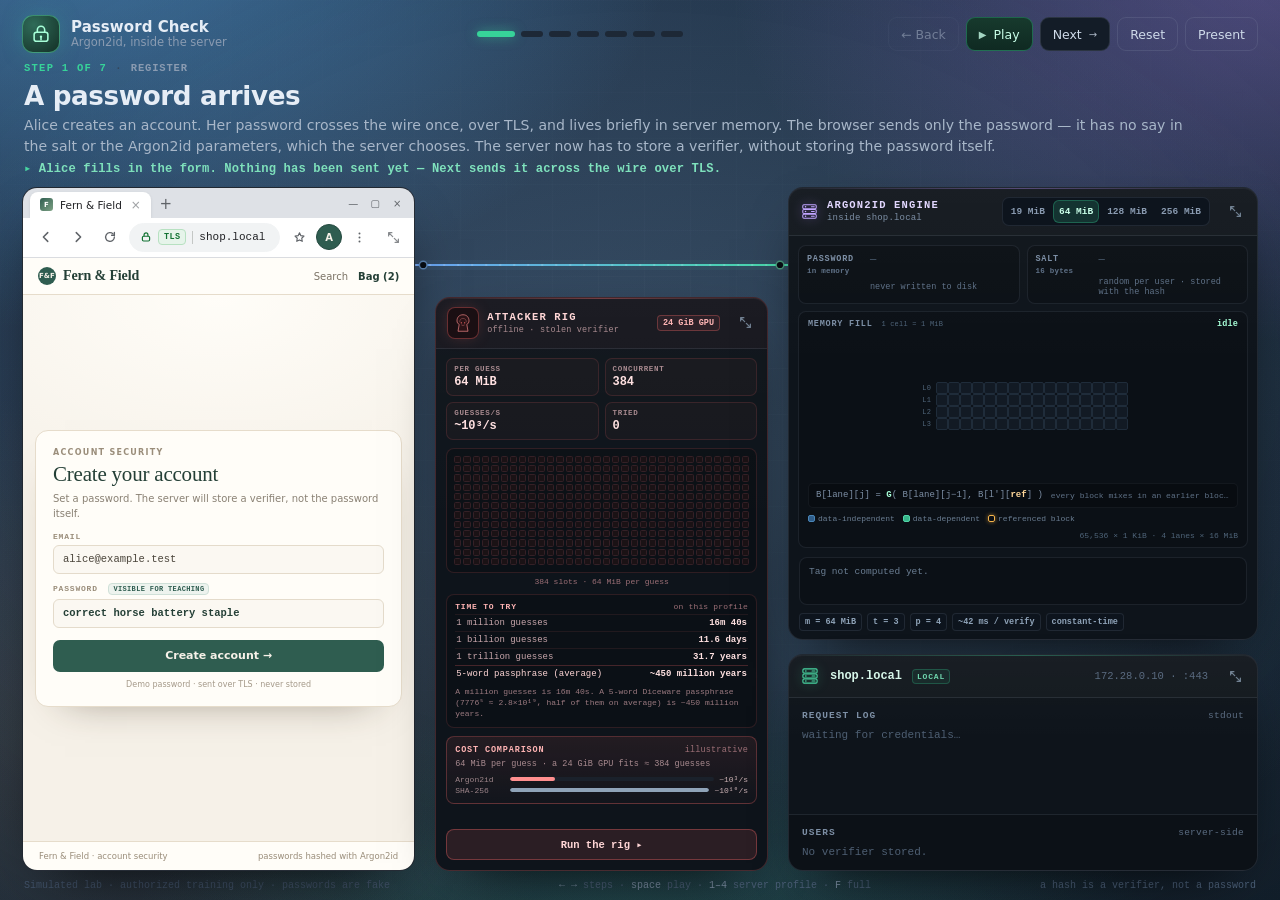
==== commit 26d0a141: "Restore the previous visual labs and landing page Revert the redesign at the user's request. Restore" ====
--- a/argon2id/index.html
+++ b/argon2id/index.html
@@ -1,29 +1,2043 @@
 <!doctype html>
 <html lang="en">
-  <head>
-    <meta charset="utf-8" />
-    <meta name="viewport" content="width=device-width, initial-scale=1" />
-    <meta name="theme-color" content="#102b35" />
-    <meta
-      name="description"
-      content="Explore Argon2id password verification: salts, memory, passes, lanes, stored verifiers and offline guesses, with genuine cryptographic outputs."
-    />
-    <title>Password Check — Authentication under the surface</title>
-    <link
-      rel="icon"
-      href="data:image/svg+xml,%3Csvg xmlns='http://www.w3.org/2000/svg' viewBox='0 0 40 40'%3E%3Crect width='40' height='40' rx='9' fill='%23102b35'/%3E%3Ctext x='9' y='30' font-size='32' fill='%23d5f975'%3Ea%3C/text%3E%3C/svg%3E"
-    />
-    <link rel="stylesheet" href="../shared/lab.css" />
-    <script defer src="../shared/runtime.js"></script>
-    <script defer src="../shared/argon-vectors.js"></script>
-    <script defer src="model.js"></script>
-    <script defer src="argon.js"></script>
-  </head>
-  <body>
-    <div id="app"></div>
-    <noscript
-      >This interactive lab needs JavaScript. All scripts are included locally; no network
-      connection is needed. The README contains a textual teaching guide.</noscript
-    >
-  </body>
+<head>
+<meta charset="utf-8"/>
+<meta name="viewport" content="width=device-width, initial-scale=1"/>
+<meta http-equiv="Cache-Control" content="no-store"/>
+<title>Password Check · Argon2id</title>
+<style>
+:root{
+  --bg:#070a0f;
+  --line:rgba(148,163,184,.14);
+  --text:#e6edf6;
+  --muted:#8a9bb1;
+  --dim:#5a6b80;
+  --blue:#5ea0ff;
+  --green:#37d399;
+  --amber:#f5b34a;
+  --red:#ff6b6b;
+  --purple:#b48cff;
+  --mono:ui-monospace,SFMono-Regular,Menlo,Consolas,"Liberation Mono",monospace;
+  --sans:ui-sans-serif,system-ui,-apple-system,"Segoe UI",Roboto,Inter,sans-serif;
+  --serif:Georgia,"Iowan Old Style","Times New Roman",serif;
+}
+*{box-sizing:border-box}
+html,body{height:100%}
+body{
+  margin:0;color:var(--text);font-family:var(--sans);overflow:hidden;
+  background:
+    radial-gradient(1000px 700px at 6% -10%,rgba(84,166,230,.55),transparent 60%),
+    radial-gradient(950px 650px at 100% -4%,rgba(158,120,225,.40),transparent 58%),
+    radial-gradient(900px 620px at 50% 118%,rgba(60,195,150,.28),transparent 62%),
+    radial-gradient(1100px 720px at 50% 52%,rgba(150,190,230,.22),transparent 72%),
+    radial-gradient(700px 500px at 8% 82%,rgba(225,170,110,.14),transparent 70%),
+    linear-gradient(155deg,#2a405a 0%,#223448 38%,#1a2a3a 68%,#15222e 100%);
+}
+body::before{
+  content:"";position:fixed;inset:0;z-index:0;pointer-events:none;
+  background-image:
+    linear-gradient(rgba(148,163,184,.04) 1px,transparent 1px),
+    linear-gradient(90deg,rgba(148,163,184,.04) 1px,transparent 1px);
+  background-size:46px 46px;
+  mask-image:radial-gradient(ellipse 75% 70% at 50% 38%,#000 5%,transparent 78%);
+  -webkit-mask-image:radial-gradient(ellipse 75% 70% at 50% 38%,#000 5%,transparent 78%);
+}
+body::after{
+  content:"";position:fixed;inset:0;z-index:0;pointer-events:none;
+  background:radial-gradient(1200px 800px at 50% 42%,transparent 45%,rgba(2,5,9,.14) 100%);
+}
+button{font:inherit;color:inherit;cursor:pointer;border:0;background:none}
+button:disabled{cursor:default;opacity:.4}
+button:focus-visible{outline:2px solid #7cc7ff;outline-offset:2px}
+svg{display:block}
+code{font-family:var(--mono)}
+
+.app{position:relative;z-index:1;height:100vh;height:100dvh;max-width:1920px;margin:0 auto;padding:15px 22px 9px;display:flex;flex-direction:column;gap:9px}
+
+/* top bar */
+.topbar{display:flex;align-items:center;gap:16px;flex:none}
+.brand{display:flex;align-items:center;gap:11px;min-width:250px}
+.brand-mark{width:38px;height:38px;border-radius:11px;display:grid;place-items:center;background:radial-gradient(circle at 30% 25%,#2f6b58,#143027);border:1px solid rgba(93,220,170,.5);box-shadow:0 0 26px -8px rgba(55,211,153,.55)}
+.brand-text{display:flex;flex-direction:column;line-height:1.15}
+.brand-text strong{font-size:15px;font-weight:650;letter-spacing:.005em}
+.brand-text span{font-size:11.5px;color:var(--muted)}
+.dots{display:flex;gap:6px;margin:0 auto}
+.dots button{width:22px;height:6px;border-radius:999px;background:#1d2836;transition:width .2s,background .2s}
+.dots button:hover{background:#2c3d51}
+.dots button.past{background:#2e4258}
+.dots button.on{width:38px;background:var(--green);box-shadow:0 0 12px rgba(55,211,153,.5)}
+.controls{display:flex;align-items:center;gap:7px}
+.btn{display:inline-flex;align-items:center;gap:7px;height:34px;padding:0 12px;border-radius:9px;background:#131c27;border:1px solid rgba(148,163,184,.18);font-size:12.5px;color:#cfdbea;transition:.15s}
+.btn:hover:not(:disabled){background:#182435;border-color:rgba(148,163,184,.32)}
+.btn.primary{background:linear-gradient(180deg,#173a2d,#0f2a22);border-color:rgba(55,211,153,.35);color:#c9ffe9}
+.btn.primary:hover:not(:disabled){background:linear-gradient(180deg,#1b4636,#113229)}
+.btn.ghost{background:transparent}
+.btn .ico{font-size:10px;opacity:.8}
+
+/* narration */
+.narrator{padding:1px 2px 0;flex:none}
+.step-meta{display:flex;align-items:center;gap:8px;font:600 10.5px/1 var(--mono);letter-spacing:.12em;text-transform:uppercase;color:var(--green)}
+.step-meta .sep{color:#33465c}
+.step-meta #stepTag{color:var(--muted);letter-spacing:.08em}
+.narrator h1{margin:7px 0 4px;font-size:clamp(21px,2.05vw,30px);font-weight:650;letter-spacing:-.015em}
+.narrator p{margin:0;max-width:1180px;color:#a8b7c9;font-size:clamp(13px,1.1vw,15.5px);line-height:1.5}
+.narrator .cue{margin:4px 0 0;max-width:1180px;color:#7fe2bd;font:600 clamp(10.5px,.95vw,12.5px)/1.4 var(--mono);letter-spacing:.01em;min-height:1.2em}
+.narrator .cue::before{content:"▸ ";color:#48d6a2}
+.narrator.swap .step-meta,.narrator.swap h1,.narrator.swap p,.narrator.swap .cue{animation:rise .32s ease-out}
+@keyframes rise{from{opacity:0;transform:translateY(4px)}to{opacity:1;transform:none}}
+
+/* server config controls */
+.seg{display:flex;gap:2px;padding:3px;background:#0d141d;border:1px solid var(--line);border-radius:9px}
+.seg button{height:26px;padding:0 9px;border-radius:6px;font:600 10.5px var(--mono);color:var(--muted);transition:.15s}
+.seg button:hover{color:#cfe0f3}
+.seg button.on{background:#182535;color:#a7ffd8;box-shadow:inset 0 1px 0 rgba(255,255,255,.05)}
+.eng-head .seg{margin-left:auto;padding:2px;border-radius:7px;flex:none}
+.eng-head .seg button{height:23px;padding:0 6px;font-size:9.5px}
+.eng-head .seg button.on{background:rgba(55,211,153,.16);color:#c9ffe9;box-shadow:inset 0 0 0 1px rgba(55,211,153,.3)}
+.server-config{flex:none;display:flex;flex-direction:column;gap:5px;padding:8px 11px;border-bottom:1px solid var(--line);background:rgba(0,0,0,.18)}
+.cfg-top{display:flex;align-items:center;justify-content:space-between;gap:8px;flex-wrap:wrap}
+.cfg-label{font:600 8.5px var(--mono);letter-spacing:.1em;text-transform:uppercase;color:#7fe2bd;white-space:nowrap}
+.cfg-note{font:8px/1.4 var(--mono);color:#5f7187}
+.server-config .seg{padding:2px;border-radius:7px}
+.server-config .seg button{height:23px;padding:0 6px;font-size:9.5px}
+.server-config .seg button.on{background:rgba(55,211,153,.16);color:#c9ffe9;box-shadow:inset 0 0 0 1px rgba(55,211,153,.3)}
+
+/* stage */
+.stage{position:relative;flex:1;min-height:0;display:grid;grid-template-columns:minmax(0,1fr) clamp(300px,26vw,380px) clamp(470px,34vw,540px);gap:20px}
+.wires{position:absolute;inset:0;width:100%;height:100%;overflow:visible;pointer-events:none;z-index:0}
+.wire-flow{animation:flow 3.2s linear infinite}
+@keyframes flow{to{stroke-dashoffset:-28}}
+
+.card{position:relative;z-index:1;display:flex;flex-direction:column;min-height:0;overflow:hidden;border-radius:15px;border:1px solid var(--line);background:linear-gradient(180deg,rgba(255,255,255,.035),rgba(255,255,255,.012) 40%),#0b1118;box-shadow:0 22px 60px -30px #000,inset 0 1px 0 rgba(255,255,255,.04)}
+.card::before{content:"";position:absolute;inset:0 0 auto;height:1px;background:linear-gradient(90deg,transparent,rgba(94,160,255,.5),transparent);opacity:.65}
+.browser::before{display:none}
+.server::before{background:linear-gradient(90deg,transparent,rgba(55,211,153,.5),transparent)}
+.engine::before{background:linear-gradient(90deg,transparent,rgba(180,140,255,.55),transparent)}
+
+.chrome{display:flex;align-items:center;gap:10px;padding:9px 11px;border-bottom:1px solid var(--line);background:rgba(255,255,255,.018);flex:none}
+.srv-glyph{width:20px;height:20px;flex:none;color:#48d6a2;fill:none;stroke:currentColor;stroke-width:1.3;stroke-linecap:round;filter:drop-shadow(0 0 6px rgba(55,211,153,.35))}
+.srv-glyph circle{fill:currentColor;stroke:none}
+.srv-name{font:600 12px var(--mono);color:#d7f7ea}
+.srv-local{font:600 8px var(--mono);letter-spacing:.1em;text-transform:uppercase;color:#6fd6ae;border:1px solid rgba(55,211,153,.25);background:rgba(55,211,153,.08);border-radius:4px;padding:2px 4px}
+.srv-meta{margin-left:auto;font:10.5px var(--mono);color:var(--dim)}
+
+/* browser chrome — light, like Chrome */
+.tabstrip{display:flex;align-items:center;gap:5px;height:30px;padding:4px 7px 0;background:#dee1e6;flex:none}
+.tab{display:flex;align-items:center;gap:7px;height:26px;padding:0 10px;border-radius:8px 8px 0 0;background:#fff;color:#202124;font:500 10.5px var(--sans);max-width:240px;box-shadow:0 1px 3px rgba(60,64,67,.12)}
+.tab-fav{width:13px;height:13px;flex:none;border-radius:3px;background:linear-gradient(135deg,#2f5d50,#7da184);display:grid;place-items:center;font:700 7px var(--sans);color:#fff}
+.tab-title{overflow:hidden;text-overflow:ellipsis;white-space:nowrap}
+.tab-close{opacity:.6;font-size:12px;line-height:1;margin-left:2px;color:#5f6368}
+.newtab{width:20px;height:20px;border-radius:5px;display:grid;place-items:center;color:#5f6368;font-size:15px;margin-bottom:2px}
+.newtab:hover{background:rgba(60,64,67,.08)}
+.win-controls{margin-left:auto;display:flex;align-items:center;gap:2px;margin-bottom:2px}
+.win-controls span{width:20px;height:18px;display:grid;place-items:center;color:#5f6368;font-size:10px;border-radius:4px}
+.win-controls span:last-child:hover{background:#fce8e6;color:#d93025}
+.browser-toolbar{display:flex;align-items:center;gap:6px;height:40px;padding:0 10px;background:#fff;border-bottom:1px solid #dadce0;flex:none}
+.nav-btn{width:26px;height:26px;flex:none;border-radius:50%;display:grid;place-items:center;color:#5f6368}
+.nav-btn:hover{background:#f1f3f4}
+.urlbar{flex:1;min-width:0;height:29px;display:flex;align-items:center;gap:6px;padding:0 10px;border-radius:15px;background:#f1f3f4;border:1px solid #f1f3f4;font:11px var(--mono);color:#202124}
+.urlbar:hover{border-color:#dadce0;background:#fff}
+.url-text{overflow:hidden;text-overflow:ellipsis;white-space:nowrap;color:#202124}
+.url-sep{width:1px;height:13px;background:#c4c7c5;flex:none}
+.urlbar .badge{margin-left:0}
+.locksm{flex:none;color:#137333}
+.badge{padding:2px 5px;border-radius:4px;font:600 8.5px var(--mono);letter-spacing:.04em;white-space:nowrap}
+.badge.secure{color:#137333;background:#e6f4ea;border:1px solid #b7e1c1}
+.toolbar-right{display:flex;align-items:center;gap:4px;flex:none}
+.tool-ico{width:26px;height:26px;border-radius:50%;display:grid;place-items:center;color:#5f6368}
+.tool-ico:hover{background:#f1f3f4}
+.avatar{width:26px;height:26px;flex:none;border-radius:50%;display:grid;place-items:center;font:700 10px var(--sans);color:#f6f1e8;background:#2f5d50;border:1px solid #24493f}
+
+/* light shop inside the browser */
+.browser-body{flex:1;min-height:0;overflow:auto;background:#f6f1e8;container-type:inline-size;display:flex;flex-direction:column}
+.page{flex:1 0 auto;display:flex;flex-direction:column;background:#f6f1e8;color:#2b2822}
+.shop{flex:1 0 auto;display:flex;flex-direction:column;background:#f6f1e8;color:#2b2822;font-family:var(--sans)}
+.shop-head{display:flex;align-items:center;gap:14px;padding:9px 15px;background:#fffdf8;border-bottom:1px solid #e6dccb;flex:none;font-size:10px}
+.shop-logo{display:flex;align-items:center;gap:7px;font-family:var(--serif);font-size:14px;font-weight:700;letter-spacing:-.01em;color:#243f36;white-space:nowrap}
+.shop-mark{width:18px;height:18px;border-radius:50%;background:#2f5d50;color:#f6f1e8;display:grid;place-items:center;font:700 7px var(--sans);letter-spacing:.02em;flex:none}
+.shop-nav{display:flex;gap:12px;color:#7b7265;white-space:nowrap}
+.shop-nav .on{color:#243f36;font-weight:650;border-bottom:1px solid #2f5d50;padding-bottom:1px}
+.shop-actions{margin-left:auto;display:flex;align-items:center;gap:10px;color:#7b7265;white-space:nowrap}
+.shop-actions .bag{color:#243f36;font-weight:650}
+.shop-foot{margin-top:auto;display:flex;justify-content:space-between;gap:14px;padding:9px 16px;background:#fffdf8;border-top:1px solid #e6dccb;font-size:8.5px;color:#9a8d7a}
+.eyebrow{display:block;margin-bottom:5px;font:650 8px var(--sans);letter-spacing:.16em;text-transform:uppercase;color:#9a8d7a}
+.auth-page{flex:1;display:flex;flex-direction:column;align-items:center;justify-content:center;padding:20px;background:radial-gradient(520px 300px at 50% 0%,#fffdf8,transparent 75%)}
+.auth-card{width:min(310px,94%);background:#fffdf8;border:1px solid #e6dccb;border-radius:13px;padding:17px;box-shadow:0 20px 40px -30px rgba(60,45,25,.55);text-align:left}
+.auth-card.status-card{text-align:center;display:flex;flex-direction:column;align-items:center}
+.auth-card h3{margin:2px 0 4px;font-family:var(--serif);font-weight:500;font-size:21px;letter-spacing:-.01em;color:#243f36}
+.auth-sub{margin:0 0 11px;font-size:10px;line-height:1.5;color:#8a8174}
+.field-label{display:block;margin:9px 0 4px;font:650 8px var(--mono);letter-spacing:.1em;text-transform:uppercase;color:#9a8d7a}
+.vis-tag{display:inline-block;margin-left:5px;padding:1px 4px;border-radius:4px;font:600 7px var(--mono);letter-spacing:.05em;text-transform:uppercase;color:#2f5d50;background:#edf3ee;border:1px solid #cfe0d8;vertical-align:middle}
+.field{min-height:29px;display:flex;align-items:center;padding:0 9px;border-radius:6px;background:#fbf8f2;border:1px solid #e4dbcb;font:10.5px var(--mono);color:#4a443a;word-break:break-word}
+.field.pw{color:#243f36;font-weight:600;line-height:1.35;padding-top:5px;padding-bottom:5px}
+.field.pw.bad{color:#a33a2f;background:#fdf0ed;border-color:#e9bdb5}
+.auth-btn{margin-top:12px;width:100%;height:32px;border-radius:7px;display:flex;align-items:center;justify-content:center;gap:7px;font-size:11px;font-weight:650;color:#f6f1e8;background:#2f5d50;cursor:pointer;transition:background .15s,transform .1s}
+.auth-btn:hover{background:#386c5d}
+.auth-btn:active{transform:translateY(1px)}
+.auth-btn.ghost{background:#edf3ee;color:#2f5d50;border:1px solid #cfe0d8}
+.auth-btn.ghost:hover{background:#e2ece4}
+.auth-tiny{margin:8px 0 0;text-align:center;font-size:8px;color:#a59a8a}
+.spinner{width:22px;height:22px;border-radius:50%;border:2px solid rgba(47,93,80,.18);border-top-color:#2f5d50;animation:spin .8s linear infinite}
+.spinner.sm{width:12px;height:12px;border-width:2px}
+@keyframes spin{to{transform:rotate(360deg)}}
+.auth-icon{width:36px;height:36px;border-radius:50%;display:grid;place-items:center;margin-bottom:9px}
+.auth-icon.ok{background:#e6f4ea;color:#137333}
+.auth-icon.bad{background:#fce8e6;color:#c5221f}
+.auth-chip{display:inline-flex;align-items:center;gap:5px;margin-top:3px;padding:3px 7px;border-radius:5px;font:600 8.5px var(--mono);color:#137333;background:#e6f4ea;border:1px solid #b7e1c1}
+.auth-attempt{width:100%;margin-top:9px;padding:6px 8px;border-radius:6px;background:#f7f2e9;border:1px solid #e8dfd0;font:9px/1.5 var(--mono);color:#6f675b;word-break:break-all;text-align:left}
+.auth-attempt b{color:#a33a2f;font-weight:600}
+.auth-stats{display:flex;flex-wrap:wrap;justify-content:center;gap:5px;margin-top:10px}
+.auth-stats span{font:600 8px var(--mono);color:#2f5d50;background:#edf3ee;border:1px solid #d6e4dc;border-radius:4px;padding:3px 5px}
+.auth-card .auth-btn{margin-top:12px}
+.auth-card .auth-tiny{display:block}
+
+/* mid: the Argon2id engine */
+.mid{position:relative;z-index:1;min-height:0;display:flex;flex-direction:column;padding-top:110px}
+.engine{flex:1;min-height:0;display:flex;flex-direction:column}
+.eng-head{flex:none;display:flex;align-items:center;gap:8px;padding:9px 11px;border-bottom:1px solid var(--line);background:rgba(255,255,255,.018)}
+.eng-glyph{width:19px;height:19px;flex:none;color:#c1a5ff;fill:none;stroke:currentColor;stroke-width:1.3;stroke-linecap:round;filter:drop-shadow(0 0 6px rgba(180,140,255,.4))}
+.eng-glyph circle{fill:currentColor;stroke:none}
+.eng-title{display:flex;flex-direction:column;gap:2px;font:700 10.5px var(--mono);letter-spacing:.11em;text-transform:uppercase;color:#e2d7ff}
+.eng-title span{font:500 9px var(--mono);letter-spacing:.02em;text-transform:none;color:#7d8fa5}
+.eng-badge{margin-left:auto;padding:2px 5px;border-radius:4px;border:1px solid rgba(180,140,255,.3);background:rgba(180,140,255,.08);font:600 9px var(--mono);color:#c9b6ff;white-space:nowrap}
+.eng-body{flex:1;min-height:0;overflow:auto;padding:9px;display:flex;flex-direction:column;gap:7px}
+.io-grid{display:grid;grid-template-columns:1fr 1fr;gap:7px}
+.io{display:grid;grid-template-columns:56px minmax(0,1fr);gap:2px 7px;padding:6px 8px;border:1px solid rgba(148,163,184,.12);border-radius:8px;background:rgba(0,0,0,.16)}
+.io-k{font:600 8.5px var(--mono);letter-spacing:.09em;text-transform:uppercase;color:#7d8fa5;padding-top:2px}
+.io-k .io-tag{display:block;margin-top:3px;font-size:7.5px;letter-spacing:.03em;text-transform:none;color:#5f7187}
+.io-v{font:10.5px/1.45 var(--mono);color:#d9e8f7;word-break:break-all}
+.io-v.muted{color:#4e5f73}
+.io-v.bad{color:#ff9b9b}
+.io-n{grid-column:2;font:8.5px var(--mono);color:#5f7187}
+.mem{--cell:14px;flex:1;min-height:auto;display:flex;flex-direction:column;padding:7px 9px;border:1px solid rgba(148,163,184,.12);border-radius:8px;background:rgba(0,0,0,.16);transition:border-color .2s,box-shadow .2s}
+.mem.ok{border-color:rgba(55,211,153,.42);box-shadow:0 0 22px -9px rgba(55,211,153,.55)}
+.mem.bad{border-color:rgba(255,107,107,.46);box-shadow:0 0 22px -9px rgba(255,107,107,.6)}
+.mem-head{display:flex;justify-content:space-between;gap:6px;margin-bottom:7px;font:600 8.5px var(--mono);letter-spacing:.09em;color:#7d8fa5}
+.mem-head #passLabel{color:#a7ffd8;letter-spacing:.02em;text-align:right}
+.mem-head em{font-style:normal;font-weight:500;font-size:7px;letter-spacing:.03em;text-transform:none;color:#4f6479;margin-left:3px}
+/* never shrink below the grid itself: --rows / --bgap are set per profile by buildGrid() */
+.mem-wrap{flex:1;min-height:calc(var(--rows,4) * var(--cell) + var(--bgap,0px) + 2px);display:flex;flex-direction:column;gap:8px;align-items:center;justify-content:center;overflow:auto}
+.mem-bank{display:flex;align-items:center;justify-content:center;gap:4px;flex:none}
+.lanes{display:grid;gap:0;width:14px;grid-auto-rows:var(--cell);font:7px var(--mono);color:#4f6479;align-items:center;text-align:right;letter-spacing:.02em}
+.lanes span{line-height:1;padding-right:1px}
+.mem-grid{flex:none;display:grid;grid-template-columns:repeat(16,var(--cell));grid-auto-rows:var(--cell);gap:0}
+.cell{background:#121a24;border:1px solid #1f2c3a;border-radius:2px;transition:background .16s,border-color .16s,box-shadow .16s}
+.cell.on{background:#1d6b58;border-color:#2d9479}
+.cell.on.i{background:#2f5d8a;border-color:#4a86b8}
+.cell.on.p2{background:#2a9a78;border-color:#3fc094}
+.cell.on.p3{background:#37b58a;border-color:#53d6a8}
+.cell.on.p4{background:#45cf9c;border-color:#6ee8ba}
+.cell.now{border-color:#e3fff3;box-shadow:0 0 8px rgba(167,255,216,.95);animation:ignite .22s ease-out;position:relative;z-index:1}
+@keyframes ignite{from{transform:scale(1.45)}to{transform:scale(1)}}
+.cell.ref{border-color:#f5b34a;box-shadow:0 0 7px rgba(245,179,74,.75);position:relative;z-index:1}
+.mem.bad .cell.on{background:#5e2228;border-color:#a8444d}
+.mem.bad .cell.now{box-shadow:0 0 8px rgba(255,143,143,.95);border-color:#ffd0d0}
+.mem-formula{flex:none;margin-top:7px;padding:5px 7px;border-radius:5px;background:rgba(0,0,0,.22);border:1px solid rgba(148,163,184,.08);font:9px/1.4 var(--mono);color:#7d8fa5;min-height:24px;display:flex;align-items:center;gap:8px;white-space:nowrap;overflow:hidden}
+.mem-formula b{color:#a7ffd8;font-weight:600}
+.mem-formula .r{color:#ffd79a;font-weight:600}
+.mem-formula .ph{margin-left:auto;min-width:0;overflow:hidden;text-overflow:ellipsis;color:#5f7187;font-size:8px}
+.mem-legend{display:flex;flex-wrap:wrap;align-items:center;gap:8px;margin-top:6px;font:8px var(--mono);color:#6b7e93}
+.sw{display:inline-block;width:7px;height:7px;margin-right:3px;border-radius:2px;vertical-align:middle}
+.sw.i{background:#2f5d8a;border:1px solid #4a86b8}
+.sw.d{background:#37b58a;border:1px solid #53d6a8}
+.sw.r{background:transparent;border:1px solid #f5b34a;box-shadow:0 0 4px rgba(245,179,74,.6)}
+.mem-total{margin-left:auto;color:#4f6479;white-space:nowrap}
+.out{flex:none;min-height:48px;max-height:150px;overflow:auto;margin:0 10px 8px;padding:8px 9px;border:1px solid rgba(148,163,184,.12);border-radius:8px;background:rgba(0,0,0,.16);display:flex;flex-direction:column;gap:5px}
+.out-empty{display:flex;align-items:center;gap:7px;font:9.5px var(--mono);color:#6b7e93}
+.out-k{display:flex;justify-content:space-between;gap:6px;font:600 8.5px var(--mono);letter-spacing:.09em;text-transform:uppercase;color:#7d8fa5}
+.out-k span{color:#a7ffd8;letter-spacing:.02em;text-align:right}
+.out-k span.bad{color:#ff9b9b}
+.taghex{padding:5px 6px;border:1px solid rgba(148,163,184,.09);border-radius:5px;background:#060c10;font:10px/1.5 var(--mono);color:#d9ffe9;word-break:break-all}
+.taghex.phc{font-size:9px;color:#8fa3b8}
+.phc-salt{color:#9ac9ff}
+.phc-tag{color:#a7ffd8}
+.out-n{font:8.5px var(--mono);color:#5f7187}
+.cmp-k{display:flex;justify-content:space-between;font:600 7.5px var(--mono);letter-spacing:.09em;text-transform:uppercase;color:#5f7187;margin-top:1px}
+.cmp-k i{font-style:normal;color:#7d8fa5;letter-spacing:.02em;text-transform:none}
+.bytes{display:grid;grid-template-columns:repeat(32,minmax(0,1fr));gap:1px}
+.byte{height:15px;display:grid;place-items:center;border-radius:2px;font:8px var(--mono);color:#9fb3c8;background:#0f161e;border:1px solid rgba(148,163,184,.1);transition:background .12s,color .12s,border-color .12s}
+.bytes.stored .byte{color:#b8c9db}
+.byte.pend{color:#3f5063;border-color:rgba(148,163,184,.06)}
+.byte.eq{color:#d9ffe9;background:rgba(55,211,153,.22);border-color:rgba(55,211,153,.5)}
+.byte.ne{color:#ffd6d6;background:rgba(255,107,107,.22);border-color:rgba(255,107,107,.5)}
+.byte.chk{box-shadow:0 0 6px rgba(226,215,255,.9);border-color:#e2d7ff}
+.match{padding:3px 6px;border-radius:4px;font:8.5px var(--mono);transition:opacity .2s}
+.match.ok{color:#a7ffd8;background:rgba(55,211,153,.08);border:1px solid rgba(55,211,153,.2)}
+.match.bad{color:#ffb4b4;background:rgba(255,107,107,.08);border:1px solid rgba(255,107,107,.25)}
+.match.wait{color:#8fa3b8;background:rgba(148,163,184,.05);border:1px solid rgba(148,163,184,.12)}
+.cracker .fill{transition:width .8s cubic-bezier(.2,.7,.3,1)}
+.cracker.hot{border-color:rgba(255,107,107,.55);box-shadow:0 0 30px -10px rgba(255,107,107,.65)}
+.eng-foot{flex:none;display:flex;flex-wrap:wrap;gap:5px;padding:0 10px 8px}
+.chip{padding:3px 5px;border:1px solid var(--line);border-radius:4px;background:#0d141d;font:600 8.5px var(--mono);color:#8fa3b8;white-space:nowrap}
+.cracker{flex:none;display:flex;gap:8px;margin:0 10px 10px;padding:8px;border:1px solid rgba(255,107,107,.28);border-radius:8px;background:linear-gradient(180deg,rgba(255,107,107,.09),rgba(255,107,107,.02))}
+.cracker[hidden]{display:none}
+.crack-icon{width:28px;height:28px;flex:none;border-radius:8px;display:grid;place-items:center;background:#1a0f13;border:1px solid rgba(255,107,107,.35);color:#ff8f8f}
+.crack-icon svg{width:20px;height:20px}
+.crack-body{flex:1;min-width:0;display:flex;flex-direction:column;gap:3px}
+.crack-title{display:flex;justify-content:space-between;gap:6px;font:700 8.5px var(--mono);letter-spacing:.1em;text-transform:uppercase;color:#ffb4b4}
+.crack-title span{font-weight:500;letter-spacing:.02em;text-transform:none;color:#9c6f76}
+.crack-line{font:8.5px/1.45 var(--mono);color:#a88a8f}
+.crack-bars{display:flex;flex-direction:column;gap:2px;margin-top:2px}
+.cbar{display:grid;grid-template-columns:50px minmax(0,1fr) auto;gap:5px;align-items:center;font:8px var(--mono);color:#9c8489}
+.cbar .track{height:4px;border-radius:99px;background:#1a212b;overflow:hidden}
+.cbar .fill{display:block;height:100%;border-radius:99px}
+.cbar.argon .fill{width:22%;background:#ff8f8f}
+.cbar.sha .fill{width:100%;background:#8fa3b8}
+.cbar em{font-style:normal;color:#c9b0b3;white-space:nowrap}
+
+/* server */
+.srv-body{flex:1;min-height:0;display:flex;flex-direction:column}
+.srv-section{display:flex;flex-direction:column;min-height:0;padding:12px 13px}
+.srv-section + .srv-section{border-top:1px solid var(--line)}
+.srv-section.logs{flex:1}
+.srv-label{display:flex;justify-content:space-between;margin-bottom:8px;font:600 9.5px var(--mono);letter-spacing:.11em;color:#7d8fa5}
+.srv-label .muted{color:var(--dim);font-weight:400;letter-spacing:.03em}
+.srv-log{flex:1;min-height:0;overflow:auto;display:flex;flex-direction:column;gap:9px;padding-right:4px}
+.srv-empty{font:11px var(--mono);color:#4e5f73}
+.log-entry{padding-left:9px;border-left:2px solid transparent}
+.log-line{display:flex;align-items:center;gap:7px;white-space:nowrap;font:11.5px/1.5 var(--mono)}
+.lt{font-size:10.5px;color:#52657b}
+.lm{padding:2px 5px;border-radius:4px;font-size:9.5px;font-weight:700;letter-spacing:.03em}
+.lm.post{color:#ffd79a;background:rgba(245,179,74,.12)}
+.lm.get{color:#a9d1ff;background:rgba(94,160,255,.12)}
+.lm.set{color:#a7ffd8;background:rgba(55,211,153,.12)}
+.lm.crypto{color:#d6c6ff;background:rgba(180,140,255,.12)}
+.lp{color:#c3d2e3;overflow:hidden;text-overflow:ellipsis}
+.ls{margin-left:auto;padding-left:6px;font-size:10.5px;color:#7fe2bd}
+.log-sub{padding-left:1px;font:10.5px/1.5 var(--mono);color:#70849b}
+.log-sub .hi{color:#ffb4b4}
+.log-sub .ok{color:#8be3c3}
+.srv-section.store{flex:none;background:rgba(0,0,0,.16);max-height:44%}
+.db-empty{font:11px var(--mono);color:#4e5f73}
+.db-row{display:flex;flex-direction:column;gap:5px;padding:8px;border:1px solid rgba(55,211,153,.18);border-radius:8px;background:rgba(55,211,153,.045)}
+.db-user{display:flex;align-items:center;justify-content:space-between;gap:8px;font:600 11px var(--mono);color:#d7f7ea}
+.db-badge{padding:2px 4px;border-radius:4px;border:1px solid rgba(55,211,153,.25);background:rgba(55,211,153,.1);font:600 8px var(--mono);letter-spacing:.05em;color:#a7ffd8}
+.db-phc{padding:6px;border:1px solid rgba(148,163,184,.1);border-radius:6px;background:#070c12;font:9px/1.5 var(--mono);color:#8fa3b8;word-break:break-all}
+.db-meta{font:9px var(--mono);color:#5f7a70}
+.db-plain{font:9px var(--mono);color:#ff9b9b}
+
+/* packets */
+.packet{position:absolute;top:0;left:0;z-index:20;display:flex;flex-direction:column;align-items:flex-start;gap:3px;padding:7px 9px;border-radius:9px;font:600 10.5px/1.3 var(--mono);white-space:nowrap;pointer-events:none;will-change:transform;box-shadow:0 14px 34px -12px #000}
+.packet.tls{color:#e2d7ff;background:rgba(29,21,52,.97);border:1px solid rgba(180,140,255,.55);box-shadow:0 0 26px -8px rgba(180,140,255,.5),0 14px 34px -12px #000}
+.pkt-row{display:flex;align-items:center;gap:6px;white-space:nowrap}
+.pkt-row.sub{font-size:10px;font-weight:500;opacity:.96}
+.pkt-tag{padding:1px 4px;border-radius:3px;background:rgba(180,140,255,.2);color:#e2d7ff;font-size:8.5px;font-weight:700;letter-spacing:.06em}
+.pkt-tag.bad{background:rgba(255,107,107,.2);color:#ffd6d6}
+.packet .lock{color:#c9b6ff}
+.packet .cipher{color:#a99ad0}
+.pkt-tag.ok{background:rgba(55,211,153,.22);color:#c9ffe9}
+.packet.resp{color:#c9ffe9;background:rgba(10,30,23,.97);border:1px solid rgba(55,211,153,.55);box-shadow:0 0 26px -8px rgba(55,211,153,.5),0 14px 34px -12px #000}
+.packet.resp.bad{color:#ffd6d6;background:rgba(38,15,17,.97);border-color:rgba(255,107,107,.6);box-shadow:0 0 26px -8px rgba(255,107,107,.5),0 14px 34px -12px #000}
+.packet.steal{color:#ffd6d6;background:rgba(38,15,17,.97);border:1px solid rgba(255,107,107,.62);box-shadow:0 0 26px -8px rgba(255,107,107,.55),0 14px 34px -12px #000}
+.packet.resp .lock,.packet.steal .lock{color:#ffb4b4}
+
+.footer{flex:none;display:flex;justify-content:space-between;flex-wrap:wrap;gap:4px 14px;padding:0 2px;font:10px var(--mono);color:#42536a}
+.footer .r{color:#4c6079}
+.footer .keys{color:#4c6079}
+.footer b{color:#7d90a6;font-weight:500}
+
+.flash{animation:flashpulse .9s ease-out 1}
+@keyframes flashpulse{0%{box-shadow:0 0 0 0 rgba(94,160,255,.55)}100%{box-shadow:0 0 0 13px rgba(94,160,255,0)}}
+.log-entry.flash,.db-row.flash{animation:flashbg .9s ease-out 1;border-radius:4px}
+@keyframes flashbg{0%{background:rgba(94,160,255,.18)}100%{background:transparent}}
+
+@media (max-height:820px){
+  .eng-body{gap:5px;padding:8px}
+  .io{padding:6px 8px}
+  .io-n{display:none}
+  .mem{padding:6px 8px}
+  .mem{--cell:13px}
+  .mem-legend{margin-top:4px;font-size:7.5px}
+  .eng-foot{display:none}
+  .out{margin:0 8px 7px;max-height:140px}
+  .cracker{margin:0 8px 8px;padding:7px}
+}
+@media (max-width:1320px){
+  .mem{--cell:12px}
+  .mem-wrap{gap:4px}
+}
+/* short screens: keep the grid and the comparison; drop the supplementary lines */
+@media (max-height:790px) and (min-width:1261px){
+  .mid{padding-top:100px}
+  .mem{--cell:11px}
+  .mem-formula{display:none}
+  .io-k .io-tag{display:none}
+  .out{max-height:118px;gap:4px;padding:7px 9px}
+  .byte{height:13px;font-size:7.5px}
+  .crack-bars{display:none}
+  .cracker{padding:6px 8px}
+}
+
+/* server column: engine lives with the server */
+.server-col{position:relative;z-index:1;display:flex;flex-direction:column;gap:14px;min-height:0}
+.server-col .engine{flex:2.1}
+.server-col .server{flex:1}
+
+/* attacker GPU rig (center) */
+.attacker-rig{flex:1;min-height:0;display:flex;flex-direction:column;border-color:rgba(255,107,107,.22)}
+.attacker-rig::before{background:linear-gradient(90deg,transparent,rgba(255,107,107,.55),transparent)}
+.rig-head{flex:none;display:flex;align-items:center;gap:8px;padding:9px 11px;border-bottom:1px solid var(--line);background:rgba(255,107,107,.035)}
+.rig-icon{width:32px;height:32px;flex:none;border-radius:8px;display:grid;place-items:center;background:#1a0f13;border:1px solid rgba(255,107,107,.35);box-shadow:0 0 18px -8px rgba(255,107,107,.7)}
+.rig-icon svg{width:22px;height:22px}
+.rig-title{display:flex;flex-direction:column;gap:2px;font:700 10.5px var(--mono);letter-spacing:.11em;text-transform:uppercase;color:#ffd6d6}
+.rig-title span{font:500 8.5px var(--mono);letter-spacing:.02em;text-transform:none;color:#a88a8f}
+.rig-badge{margin-left:auto;padding:2px 5px;border:1px solid rgba(255,107,107,.3);border-radius:4px;background:rgba(255,107,107,.08);font:600 8.5px var(--mono);color:#ffb4b4;white-space:nowrap}
+.rig-body{flex:1;min-height:0;overflow:auto;display:flex;flex-direction:column;gap:8px;padding:9px 10px 10px}
+.rig-stats{display:grid;grid-template-columns:1fr 1fr;gap:6px}
+.rig-stats>div{padding:6px 7px;border:1px solid rgba(255,107,107,.14);border-radius:7px;background:rgba(255,107,107,.035);display:flex;flex-direction:column;gap:2px}
+.rig-stats span{font:600 7.5px var(--mono);letter-spacing:.09em;color:#a88a8f}
+.rig-stats b{font:600 12px var(--mono);color:#ffe1e1;letter-spacing:-.01em}
+.gpu-wrap{flex:none}
+.gpu-grid{display:grid;grid-template-columns:repeat(32,1fr);gap:2px;padding:7px;border:1px solid rgba(255,107,107,.15);border-radius:8px;background:rgba(0,0,0,.18)}
+.gpu-slot{aspect-ratio:1;border-radius:1.5px;background:#1a1215;border:1px solid #342026;transition:background .1s,border-color .1s,box-shadow .1s}
+.gpu-slot.off{opacity:.16}
+.gpu-slot.hot{background:#ff6b6b;border-color:#ffc9c9;box-shadow:0 0 5px rgba(255,107,107,.85)}
+.gpu-note{margin-top:4px;text-align:center;font:8px var(--mono);color:#9c6f76}
+.rig-scale{flex:none;padding:7px 8px;border:1px solid rgba(255,107,107,.14);border-radius:8px;background:rgba(0,0,0,.16)}
+.scale-title{display:flex;justify-content:space-between;gap:6px;margin-bottom:3px;font:700 8px var(--mono);letter-spacing:.1em;text-transform:uppercase;color:#ffb4b4}
+.scale-title span{font-weight:500;letter-spacing:.02em;text-transform:none;color:#9c6f76}
+.scale-row{display:flex;justify-content:space-between;gap:6px;padding:3px 1px;border-top:1px solid rgba(255,107,107,.09);font:9px var(--mono);color:#c9a7ac}
+.scale-row b{color:#ffe1e1;font-weight:600;text-align:right;white-space:nowrap}
+.scale-row.strong{border-top-color:rgba(255,107,107,.24);color:#ffd6d6}
+.scale-note{margin-top:4px;font:8px/1.4 var(--mono);color:#9c7a80}
+.attacker-rig .cracker{margin:0}
+.rig-run{flex:none;margin:0 10px 10px;height:31px;border-radius:8px;border:1px solid rgba(255,107,107,.35);background:rgba(255,107,107,.12);color:#ffd6d6;font:600 10.5px var(--mono)}
+.rig-run:hover{background:rgba(255,107,107,.2)}
+
+/* enlarge panels */
+.expand-btn{width:24px;height:24px;flex:none;border-radius:6px;display:grid;place-items:center;border:1px solid transparent;background:transparent;color:#8fa3b8;opacity:.75;transition:.15s;margin-left:4px}
+.expand-btn:hover{opacity:1;background:rgba(255,255,255,.08)}
+.expand-btn.light{color:#5f6368}
+.expand-btn.light:hover{background:#f1f3f4}
+.expand-backdrop{position:fixed;inset:0;z-index:90;background:rgba(4,8,14,.60);backdrop-filter:blur(6px);-webkit-backdrop-filter:blur(6px);animation:fadeIn .2s ease-out}
+.expand-hint{position:absolute;left:50%;bottom:14px;transform:translateX(-50%);font:10px var(--mono);color:#a8b7c9;background:rgba(8,13,20,.72);border:1px solid var(--line);padding:6px 10px;border-radius:99px;pointer-events:none;white-space:nowrap}
+.card.expanded{position:fixed;inset:3vh 3vw;z-index:100;width:auto;height:auto;max-width:none;border-radius:18px;box-shadow:0 40px 120px -30px #000;animation:expandIn .25s ease-out}
+body.expanding{overflow:hidden}
+body.expanding .wires,body.expanding .packet{opacity:0}
+@keyframes expandIn{from{opacity:.4;transform:scale(.97)}to{opacity:1;transform:none}}
+@keyframes fadeIn{from{opacity:0}to{opacity:1}}
+
+@media (prefers-reduced-motion:reduce){
+  *{animation-duration:.001s !important;transition-duration:.001s !important}
+  /* continuous animations stop outright (a .001 s infinite loop would restart 1000 times a second);
+     the spinner keeps its darker quarter so it still reads as "working" */
+  .wire-flow,.spinner{animation:none !important}
+}
+@media (max-width:1260px){
+  body{overflow:auto}
+  .app{height:auto;min-height:100vh}
+  .dots{display:none}
+  .hint{display:none}
+  .topbar{flex-wrap:wrap}
+  .stage{display:flex;flex-direction:column;flex:none}
+  .wires{display:none}
+  .browser{min-height:460px}
+  .mid{padding-top:0}
+  .server-col{min-height:0}
+  .server-col .engine{flex:none;min-height:560px}
+  .server-col .server{flex:none;min-height:460px}
+  .attacker-rig{min-height:640px}
+  .srv-section.store{max-height:none}
+}
+@container (max-width:470px){
+  .shop-nav{display:none}
+  .auth-page{padding:12px}
+  .auth-card{width:100%}
+}
+</style>
+</head>
+<body>
+<div class="app">
+  <header class="topbar">
+    <div class="brand">
+      <div class="brand-mark" aria-hidden="true">
+        <svg viewBox="0 0 24 24" width="22" height="22" fill="none" stroke="#a7ffd8" stroke-width="1.7" stroke-linecap="round" stroke-linejoin="round"><rect x="4.5" y="10" width="15" height="10" rx="2.6"/><path d="M8 10V7.5a4 4 0 0 1 8 0V10"/><circle cx="12" cy="15" r="1.3" fill="#a7ffd8" stroke="none"/><path d="M12 16.3V18.2"/></svg>
+      </div>
+      <div class="brand-text"><strong>Password Check</strong><span>Argon2id, inside the server</span></div>
+    </div>
+    <nav class="dots" id="dots" aria-label="Steps"></nav>
+    <div class="controls">
+      <button class="btn ghost" id="btnBack" title="Back (←)">← Back</button>
+      <button class="btn primary" id="btnPlay" title="Play / pause (space)"><span class="ico" id="playIco">▶</span><span id="playLabel">Play</span></button>
+      <button class="btn" id="btnNext" title="Next (→)">Next <span class="ico">→</span></button>
+      <button class="btn ghost" id="btnReset" title="Reset (R)">Reset</button>
+      <button class="btn ghost" id="btnFull" title="Fullscreen (F)">Present</button>
+    </div>
+  </header>
+
+  <section class="narrator" id="narrator" aria-live="polite">
+    <div class="step-meta"><span id="stepCount">Step 1 of 7</span><span class="sep">·</span><span id="stepTag">register</span></div>
+    <h1 id="stepTitle">A password arrives</h1>
+    <p id="stepText"></p>
+    <p class="cue" id="stepCue"></p>
+  </section>
+
+  <main class="stage" id="stage" aria-label="Password hashing stage">
+    <svg class="wires" id="wires" aria-hidden="true"></svg>
+
+    <section class="card browser" id="browserCard" aria-label="Victim browser">
+      <div class="tabstrip">
+        <div class="tab">
+          <span class="tab-fav">F</span>
+          <span class="tab-title">Fern &amp; Field</span>
+          <span class="tab-close" aria-hidden="true">×</span>
+        </div>
+        <span class="newtab" aria-hidden="true">+</span>
+        <div class="win-controls" aria-hidden="true"><span>—</span><span>▢</span><span>×</span></div>
+      </div>
+      <div class="browser-toolbar">
+        <span class="nav-btn" aria-hidden="true"><svg viewBox="0 0 16 16" width="14" height="14" fill="none" stroke="currentColor" stroke-width="1.7" stroke-linecap="round" stroke-linejoin="round"><path d="M10 3 5 8l5 5"/></svg></span>
+        <span class="nav-btn" aria-hidden="true"><svg viewBox="0 0 16 16" width="14" height="14" fill="none" stroke="currentColor" stroke-width="1.7" stroke-linecap="round" stroke-linejoin="round"><path d="M6 3l5 5-5 5"/></svg></span>
+        <span class="nav-btn" aria-hidden="true"><svg viewBox="0 0 16 16" width="14" height="14" fill="none" stroke="currentColor" stroke-width="1.5" stroke-linecap="round"><path d="M13 8a5 5 0 1 1-1.46-3.54"/><path d="M13 2.8v3.2h-3.2"/></svg></span>
+        <div class="urlbar">
+          <span class="locksm" id="urlLock"></span>
+          <span class="badge secure" id="urlBadge">TLS</span>
+          <span class="url-sep"></span>
+          <span class="url-text" id="urlText">shop.local</span>
+        </div>
+        <div class="toolbar-right">
+          <span class="tool-ico" aria-hidden="true"><svg viewBox="0 0 16 16" width="13" height="13" fill="none" stroke="currentColor" stroke-width="1.4" stroke-linejoin="round"><path d="m8 2.2 1.7 3.5 3.8.55-2.75 2.7.65 3.8L8 11l-3.4 1.75.65-3.8L2.5 6.25l3.8-.55L8 2.2Z"/></svg></span>
+          <div class="avatar">A</div>
+          <span class="tool-ico" aria-hidden="true"><svg viewBox="0 0 16 16" width="13" height="13" fill="currentColor"><circle cx="8" cy="3" r="1.2"/><circle cx="8" cy="8" r="1.2"/><circle cx="8" cy="13" r="1.2"/></svg></span>
+        </div>
+      </div>
+      <div class="browser-body"><div class="page" id="browserPage"></div></div>
+    </section>
+
+    <div class="mid">
+      <section class="card attacker-rig" id="attackerCard" aria-label="Attacker GPU rig">
+        <div class="rig-head">
+          <div class="rig-icon" aria-hidden="true">
+            <svg viewBox="0 0 44 44" width="22" height="22">
+              <path d="M22 5.5c-7.4 0-12 5-12 12.2 0 3.4 1.7 5.8 4.4 7.1L12 38.5h20l-2.4-13.7c2.7-1.3 4.4-3.7 4.4-7.1 0-7.2-4.6-12.2-12-12.2Z" fill="#2a1216" stroke="#ff8f8f" stroke-width="1.3" stroke-linejoin="round"/>
+              <path d="M15.3 20.5c0-4.8 2.7-7.7 6.7-7.7s6.7 2.9 6.7 7.7" fill="none" stroke="#ff8f8f" stroke-width="1.1" opacity=".55"/>
+              <circle cx="18.6" cy="21.6" r="1.35" fill="#ff6b6b"/>
+              <circle cx="25.4" cy="21.6" r="1.35" fill="#ff6b6b"/>
+              <path d="M19.5 26.2c1.6.9 3.4.9 5 0" fill="none" stroke="#ff8f8f" stroke-width="1.1" stroke-linecap="round" opacity=".7"/>
+            </svg>
+          </div>
+          <div class="rig-title">ATTACKER RIG<span>offline · stolen verifier</span></div>
+          <div class="rig-badge" id="rigGpu">24 GiB GPU</div>
+        </div>
+        <div class="rig-body">
+          <div class="rig-stats">
+            <div><span>PER GUESS</span><b id="rigMem">64 MiB</b></div>
+            <div><span>CONCURRENT</span><b id="rigParallel">384</b></div>
+            <div><span>GUESSES/S</span><b id="rigRate">~1,000</b></div>
+            <div><span>TRIED</span><b id="rigCount">0</b></div>
+          </div>
+          <div class="gpu-wrap">
+            <div class="gpu-grid" id="gpuGrid" aria-hidden="true"></div>
+            <div class="gpu-note" id="gpuNote">384 slots × 64 MiB = 24 GiB</div>
+          </div>
+          <div class="rig-scale">
+            <div class="scale-title">TIME TO TRY <span>on this profile</span></div>
+            <div class="scale-row"><span>1 million guesses</span><b id="rig1m">16m 40s</b></div>
+            <div class="scale-row"><span>1 billion guesses</span><b id="rig1b">11.6 days</b></div>
+            <div class="scale-row"><span>1 trillion guesses</span><b id="rig1t">31.7 years</b></div>
+            <div class="scale-row strong"><span>5-word passphrase (average)</span><b id="rigPass">~450 million years</b></div>
+            <div class="scale-note" id="rigNote">The GPU is always trying. A million guesses is minutes; a strong passphrase is far beyond reach.</div>
+          </div>
+                  <div class="cracker" id="crackerStrip">
+          <div class="crack-body">
+            <div class="crack-title">COST COMPARISON <span>illustrative</span></div>
+            <div class="crack-line" id="crackLine">64 MiB per guess · a 24 GiB GPU fits ≈ 384 guesses</div>
+            <div class="crack-bars">
+              <div class="cbar argon"><span>Argon2id</span><span class="track"><span class="fill" id="crackArgonFill"></span></span><em id="crackArgonRate">~10³/s</em></div>
+              <div class="cbar sha"><span>SHA-256</span><span class="track"><span class="fill"></span></span><em>~10¹⁰/s</em></div>
+            </div>
+          </div>
+        </div>
+        </div>
+        <button class="rig-run" id="rigRun" type="button">Run the rig ▸</button>
+      </section>
+    </div>
+
+    <div class="server-col" id="serverCol">
+      <section class="card engine" id="engineCard" aria-label="Argon2id engine">
+        <div class="eng-head">
+          <svg class="eng-glyph" viewBox="0 0 24 24" aria-hidden="true">
+            <rect x="3.5" y="3.5" width="17" height="5" rx="1.4"/><rect x="3.5" y="9.5" width="17" height="5" rx="1.4"/><rect x="3.5" y="15.5" width="17" height="5" rx="1.4"/>
+            <circle cx="7" cy="6" r="1"/><circle cx="7" cy="12" r="1"/><circle cx="7" cy="18" r="1"/>
+            <path d="M14.5 6h3.5M14.5 12h3.5M14.5 18h3.5"/>
+          </svg>
+          <div class="eng-title">ARGON2ID ENGINE<span>inside shop.local</span></div>
+          <div class="seg eng-profile" id="profileSeg" title="Server-side setting · the browser never chooses the salt or KDF parameters" role="group" aria-label="Server-side Argon2id cost profile">
+            <button type="button" data-profile="light" title="19 MiB · t=2 · p=1 · OWASP minimum">19 MiB</button>
+            <button type="button" data-profile="balanced" title="64 MiB · t=3 · p=4 · RFC 9106 option 2">64 MiB</button>
+            <button type="button" data-profile="high" title="128 MiB · t=3 · p=4 · high">128 MiB</button>
+            <button type="button" data-profile="heavy" title="256 MiB · t=4 · p=4 · very high">256 MiB</button>
+          </div>
+        </div>
+        <div class="eng-body">
+          <div class="io-grid">
+            <div class="io">
+              <div class="io-k">PASSWORD<span class="io-tag">in memory</span></div>
+              <code class="io-v muted" id="enginePassword">—</code>
+              <div class="io-n">never written to disk</div>
+            </div>
+            <div class="io">
+              <div class="io-k">SALT<span class="io-tag">16 bytes</span></div>
+              <code class="io-v" id="engineSalt">—</code>
+              <div class="io-n">random per user · stored with the hash</div>
+            </div>
+          </div>
+          <div class="mem" id="memBox">
+            <div class="mem-head"><span>MEMORY FILL <em>1 cell = 1 MiB</em></span><span id="passLabel">idle</span></div>
+            <div class="mem-wrap" id="memWrap" aria-hidden="true"></div>
+            <div class="mem-formula" id="memFormula" aria-live="off"></div>
+            <div class="mem-legend">
+              <span><i class="sw i"></i>data-independent</span>
+              <span><i class="sw d"></i>data-dependent</span>
+              <span><i class="sw r"></i>referenced block</span>
+              <span class="mem-total" id="memTotal">65,536 × 1 KiB</span>
+            </div>
+          </div>
+        </div>
+        <div class="out" id="engOut"></div>
+        <div class="eng-foot">
+          <span class="chip" id="chipM">m = 64 MiB</span>
+          <span class="chip" id="chipT">t = 3</span>
+          <span class="chip" id="chipP">p = 4</span>
+          <span class="chip" id="chipTime">~42 ms / verify</span>
+          <span class="chip">constant-time</span>
+        </div>
+      </section>
+    <section class="card server" id="serverCard" aria-label="Server">
+      <div class="chrome server-chrome">
+        <svg class="srv-glyph" viewBox="0 0 24 24" aria-hidden="true">
+          <rect x="3.5" y="3.5" width="17" height="5" rx="1.4"/><rect x="3.5" y="9.5" width="17" height="5" rx="1.4"/><rect x="3.5" y="15.5" width="17" height="5" rx="1.4"/>
+          <circle cx="7" cy="6" r="1"/><circle cx="7" cy="12" r="1"/><circle cx="7" cy="18" r="1"/>
+          <path d="M14.5 6h3.5M14.5 12h3.5M14.5 18h3.5"/>
+        </svg>
+        <span class="srv-name">shop.local</span>
+        <span class="srv-local">local</span>
+        <span class="srv-meta" id="srvMeta">172.28.0.10 · :443</span>
+      </div>
+      <div class="srv-body">
+        <div class="srv-section logs">
+          <div class="srv-label"><span>REQUEST LOG</span><span class="muted">stdout</span></div>
+          <div class="srv-log" id="serverLog"></div>
+        </div>
+        <div class="srv-section store">
+          <div class="srv-label"><span>USERS</span><span class="muted">server-side</span></div>
+          <div id="dbRows"></div>
+        </div>
+      </div>
+    </section>
+    </div>
+  </main>
+
+  <footer class="footer">
+    <span>Simulated lab · authorized training only · passwords are fake</span>
+    <span class="keys"><b>← →</b> steps · <b>space</b> play · <b>1–4</b> server profile · <b>F</b> full</span>
+    <span class="r">a hash is a verifier, not a password</span>
+  </footer>
+</div>
+
+<script>
+(() => {
+  'use strict';
+
+  // Real values generated with argon2-cffi. Same salt/password across profiles;
+  // each profile's tags (good and wrong) are genuine Argon2id outputs.
+  const PASSWORD = 'correct horse battery staple';
+  const WRONG = 'correct horse battery stapl3';
+  const SALT_HEX = '6b8f2a91c4e7d0358a1f6c2e9b4d7a13';
+  const SALT_B64 = 'a48qkcTn0DWKH2wum016Ew';
+  const PROFILES = {
+    light: {
+      key: 'light', name: 'Light', memLabel: '19 MiB',
+      m: 19456, t: 2, p: 1, cols: 19, banks: 1, time: 24, rateNum: 5000, animMs: 3600,
+      capacity: 1293, rate: '~5×10³/s', barPct: 45,
+      tagHex: '7c581eabca12dfcc7e0834a8db753583c511744c154a8e2d0c3bac9c89e0b83d',
+      tagB64: 'fFgeq8oS38x+CDSo23U1g8URdEwVSo4tDDusnInguD0',
+      badHex: 'fe420750a7004614937ec32c171d0e4833733027941a9ec030159943b11a5524',
+      match: 0
+    },
+    balanced: {
+      key: 'balanced', name: 'Balanced', memLabel: '64 MiB',
+      m: 65536, t: 3, p: 4, cols: 16, banks: 1, time: 42, rateNum: 1000, animMs: 8000,
+      capacity: 384, rate: '~10³/s', barPct: 22,
+      tagHex: 'd67925eb41bca5562f8dff138997b2e170356a25dc07c313e150cea347ad3767',
+      tagB64: '1nkl60G8pVYvjf8TiZey4XA1aiXcB8MT4VDOo0etN2c',
+      badHex: '7f2ce3af7cf98ac771af68a2ef7fd90b2bd66f32f63db842a2a0d2bbf6351ea3',
+      match: 0
+    },
+    high: {
+      key: 'high', name: 'High', memLabel: '128 MiB',
+      m: 131072, t: 3, p: 4, cols: 32, banks: 1, time: 78, rateNum: 400, animMs: 11000,
+      capacity: 192, rate: '~4×10²/s', barPct: 15,
+      tagHex: '3b631ef8b7e0f6513b9b5336e6c5c2a1de5667c983d4822c7908375abfb12e40',
+      tagB64: 'O2Me+Lfg9lE7m1M25sXCod5WZ8mD1IIseQg3Wr+xLkA',
+      badHex: '97b49ca4d96f6e8e57613e0117dd150b150f966fdb3b0d3c3140aae8eccac7ec',
+      match: 0
+    },
+    heavy: {
+      key: 'heavy', name: 'Very high', memLabel: '256 MiB',
+      m: 262144, t: 4, p: 4, cols: 32, banks: 2, time: 213, rateNum: 200, animMs: 14000,
+      capacity: 96, rate: '~2×10²/s', barPct: 10,
+      tagHex: '2b9e0052c2e7bec8088a876814419809af9b6e1a76d027ee03473cbd812a12ef',
+      tagB64: 'K54AUsLnvsgIiodoFEGYCa+bbhp20CfuA0c8vYEqEu8',
+      badHex: 'c63802f743e00081832c61d898228fe84455e3bbdf46bc9095e5e9c6e6751854',
+      match: 0
+    }
+  };
+  const PROFILE_ORDER = ['light', 'balanced', 'high', 'heavy'];
+  function phcOf(p) {
+    return `$argon2id$v=19$m=${p.m},t=${p.t},p=${p.p}$${SALT_B64}$${p.tagB64}`;
+  }
+  function phcHTML(p) {
+    return `$argon2id$v=19$m=${p.m},t=${p.t},p=${p.p}$<span class="phc-salt">${SALT_B64}</span>$<span class="phc-tag">${p.tagB64}</span>`;
+  }
+
+  const STEPS = [
+    {
+      tag: 'register',
+      title: 'A password arrives',
+      text: 'Alice creates an account. Her password crosses the wire once, over TLS, and lives briefly in server memory. The browser sends only the password — it has no say in the salt or the Argon2id parameters, which the server chooses. The server now has to store a verifier, without storing the password itself.'
+    },
+    {
+      tag: 'salt',
+      title: 'A fresh random salt',
+      text: 'The server draws 16 bytes from a CSPRNG and keeps the salt with the account. A unique salt means the same password produces a different verifier for every user, and precomputed tables stop working. The salt is not secret.'
+    },
+    {
+      tag: 'derive',
+      title: 'Argon2id fills memory',
+      text: 'Argon2id fills {mem} of memory in {t} passes across {p} lanes. The server chooses these parameters; the browser has no say. The first half of pass 1 is data-independent, the rest data-dependent. The animation is slowed for visibility.'
+    },
+    {
+      tag: 'store',
+      title: 'Only the verifier is stored',
+      text: 'The 32-byte tag is encoded with the salt and parameters into a PHC string. The database keeps the verifier; the plaintext is discarded. A stolen database gives an attacker hashes, not passwords.'
+    },
+    {
+      tag: 'verify',
+      title: 'Login: derive and compare',
+      text: 'On the next login the server reads the salt and parameters from the stored PHC string, reruns Argon2id on the entered password, and compares the two 32-byte tags in constant time. It never decrypts anything — it recomputes and compares.'
+    },
+    {
+      tag: 'reject',
+      title: 'Wrong password, different tag',
+      text: 'One changed character produces a completely different tag. The constant-time comparison fails, the server returns 401, and no session is issued. The failed attempt still cost {mem} and {t} passes.'
+    },
+    {
+      tag: 'why',
+      title: 'Why Argon2id',
+      text: 'The attacker rig is offline with the stolen verifier, trying guesses at this profile’s rate. Each guess costs {mem}. A million guesses takes {t1m}; a billion {t1b}; a trillion {t1t}. A strong 5-word passphrase is far beyond that. Salt, rate limiting, and entropy still matter — but a stolen verifier is expensive to attack.'
+    }
+  ];
+
+  // ---------- dom ----------
+  const $ = (id) => document.getElementById(id);
+  const stage = $('stage');
+  const browserCard = $('browserCard');
+  const serverCard = $('serverCard');
+  const serverCol = $('serverCol');
+  const engineCard = $('engineCard');
+  const attackerCard = $('attackerCard');
+  const gpuGrid = $('gpuGrid');
+  const wires = $('wires');
+  const browserPage = $('browserPage');
+  const enginePassword = $('enginePassword');
+  const engineSalt = $('engineSalt');
+  const memBox = $('memBox');
+  const memWrap = $('memWrap');
+  const passLabel = $('passLabel');
+  const engOut = $('engOut');
+  const crackerStrip = $('crackerStrip');
+  const serverLog = $('serverLog');
+  const dbRows = $('dbRows');
+  const srvMeta = $('srvMeta');
+  const narrator = $('narrator');
+  const dots = $('dots');
+  const btnBack = $('btnBack');
+  const btnNext = $('btnNext');
+  const btnPlay = $('btnPlay');
+  const playLabel = $('playLabel');
+  const playIco = $('playIco');
+  const btnFull = $('btnFull');
+
+  // Both queries are read live, so a motion-setting or window change mid-lesson is honoured at the next step.
+  const motionQuery = window.matchMedia('(prefers-reduced-motion: reduce)');
+  const stackedQuery = window.matchMedia('(max-width: 1260px)'); // the same breakpoint as the CSS
+  const reducedMotion = () => motionQuery.matches;
+  const lockIcon = (s = 11) => `<svg viewBox="0 0 16 16" width="${s}" height="${s}" fill="none" stroke="currentColor" stroke-width="1.6" aria-hidden="true"><rect x="3.2" y="7" width="9.6" height="6.3" rx="1.6"/><path d="M5.4 7V5.2a2.6 2.6 0 0 1 5.2 0V7"/></svg>`;
+  const checkIcon = `<svg viewBox="0 0 20 20" width="19" height="19" fill="none" stroke="currentColor" stroke-width="2.2" stroke-linecap="round" stroke-linejoin="round"><path d="M4 10.5 8 14.5 16 5.5"/></svg>`;
+  const crossIcon = `<svg viewBox="0 0 20 20" width="17" height="17" fill="none" stroke="currentColor" stroke-width="2.2" stroke-linecap="round"><path d="M5 5l10 10M15 5 5 15"/></svg>`;
+  const shieldIcon = `<svg viewBox="0 0 20 20" width="18" height="18" fill="none" stroke="currentColor" stroke-width="1.7" stroke-linejoin="round"><path d="M10 2.2 16.5 4.7v5.1c0 3.4-2.6 6.2-6.5 8-3.9-1.8-6.5-4.6-6.5-8V4.7L10 2.2Z"/><path d="m7 10 2 2 4-4"/></svg>`;
+
+  // ---------- state ----------
+  const state = {
+    step: 0,
+    profile: 'balanced',
+    playing: false,
+    animating: false,
+    rigRunning: false,
+    rigAttempts: 0,
+    rigTicks: 0,
+    gen: 0,
+    stepStart: 0,   // performance.now() when the current step was entered (auto-play reading time)
+    animEnd: 0,     // when its animation finished (or stepStart if it had none)
+    vis: { salt: false, tag: false, stored: false, verified: false, failed: false, compared: false }
+  };
+  const P = () => PROFILES[state.profile];
+
+  let geo = { B: 0, S: 0, y: 78, stageW: 0, stageH: 0 };
+  let activeAnims = new Set();
+  let activeTimers = new Set();
+  let playTimer = null;
+
+  // No wire animation in the stacked layout, and none while the tab is hidden: a hidden tab does not tick
+  // Web Animations, so a step that waited on one would sit on its spinner until the tab came back.
+  const animationsEnabled = () => !stackedQuery.matches && !document.hidden;
+  const dur = (ms) => reducedMotion() ? 1 : ms;
+  // A tracked timer: cancelAnims() clears it, so a cancelled step can never wake up later.
+  const sleep = (ms) => new Promise((r) => later(r, dur(ms)));
+  // Like sleep, but the duration is NOT collapsed under reduced motion: used for the move() fallback
+  // and the packet crossings, which must stay briefly visible even when reduced motion is on.
+  const rawSleep = (ms) => new Promise((r) => later(r, ms));
+  // A packet crossing: ~1.2–1.8 s normally, short but still visible under reduced motion.
+  const PKT_MS = 1500;
+  const STEAL_MS = 1600;
+  const pdur = (ms) => reducedMotion() ? 320 : ms;
+
+  function later(fn, ms) {
+    const id = setTimeout(() => { activeTimers.delete(id); fn(); }, ms);
+    activeTimers.add(id);
+    return id;
+  }
+
+  function cancelAnims() {
+    for (const a of activeAnims) { try { a.cancel(); } catch (_) {} }
+    activeAnims.clear();
+    for (const t of activeTimers) clearTimeout(t);
+    activeTimers.clear();
+    stage.querySelectorAll('.packet').forEach((el) => el.remove());
+    memWrap.querySelectorAll('.now, .ref').forEach((c) => c.classList.remove('now', 'ref'));
+  }
+
+  function flashEl(el) {
+    if (!el) return;
+    el.classList.remove('flash');
+    void el.offsetWidth;
+    el.classList.add('flash');
+  }
+
+  // One flag per thing the viewer can SEE on the server/attacker side. targetVis() is the finished
+  // picture of a step; during an animated step the step's own script turns these on in order, each only
+  // after the packet that causes it has arrived. The fallback paths (hidden tab, watchdog, stacked
+  // deep-link) set the whole finished set at once, so nothing can be left half-revealed.
+  function targetVis(step) {
+    return {
+      reg: step >= 1,       // POST /register has arrived at the server (request-log line)
+      pwIn: true,           // the password in the CURRENT request has arrived (cleared while a login packet is still travelling)
+      salt: step >= 1,      // the server has drawn the salt (salt line + salt value)
+      tag: step >= 2,       // Argon2id has produced the 32-byte tag (memory fill + derive line + tag)
+      stored: step >= 3,    // the verifier is written to the users table
+      created: step >= 3,   // 201 Created has travelled back to the browser
+      verified: step === 4, // the good-password compare has finished
+      failed: step === 5,   // the wrong-password compare has finished
+      compared: step === 4 || step === 5,
+      delivered: step === 4 || step === 5, // the response (200/401) has reached the browser
+      policy: step >= 6,    // the rate-limit policy line
+      stolen: step >= 6     // the attacker rig has received the stolen verifier
+    };
+  }
+
+  // ---------- browser ----------
+  function shopHeader(active) {
+    const on = (k) => active === k ? ' class="on"' : '';
+    return `<header class="shop-head">
+      <div class="shop-logo"><span class="shop-mark">F&amp;F</span>Fern &amp; Field</div>
+      <nav class="shop-nav"><span>Shop</span><span>New in</span><span${on('account')}>Account</span></nav>
+      <div class="shop-actions"><span>Search</span><span class="bag">Bag (2)</span></div>
+    </header>`;
+  }
+
+  function shopFoot() {
+    return `<div class="shop-foot"><span>Fern &amp; Field · account security</span><span>passwords hashed with Argon2id</span></div>`;
+  }
+
+  function authWrap(inner) {
+    return `<div class="shop">${shopHeader('account')}<div class="auth-page">${inner}</div>${shopFoot()}</div>`;
+  }
+
+  function statusCard(icon, title, sub, button) {
+    return `<div class="auth-card status-card">
+      ${icon}
+      <h3>${title}</h3>
+      <p class="auth-sub">${sub}</p>
+      ${button || ''}
+    </div>`;
+  }
+
+  function renderBrowser() {
+    const s = state.step;
+    const p = P();
+    const lanes = `${p.p} lane${p.p === 1 ? '' : 's'}`;
+    const passes = `${p.t} pass${p.t === 1 ? '' : 'es'}`;
+    let inner = '';
+
+    if (s === 0) {
+      inner = `<div class="auth-card">
+        <span class="eyebrow">Account security</span>
+        <h3>Create your account</h3>
+        <p class="auth-sub">Set a password. The server will store a verifier, not the password itself.</p>
+        <label class="field-label">Email</label>
+        <div class="field">alice@example.test</div>
+        <label class="field-label">Password <span class="vis-tag">visible for teaching</span></label>
+        <div class="field pw">${PASSWORD}</div>
+        <button class="auth-btn" data-goto="1">Create account →</button>
+        <p class="auth-tiny">Demo password · sent over TLS · never stored</p>
+      </div>`;
+    } else if (s === 1) {
+      // The wheel turns only while the request is in flight; once the server has drawn the salt it
+      // becomes a tick, so the page never shows a spinner that nothing will ever stop.
+      inner = state.vis.salt
+        ? statusCard(
+            `<div class="auth-icon ok">${checkIcon}</div>`,
+            'Salt generated',
+            'The server drew 16 random bytes of salt. The salt is stored with the verifier, not kept secret.',
+            `<button class="auth-btn ghost" data-goto="2">Continue →</button>`
+          )
+        : statusCard(
+            `<div class="spinner"></div>`,
+            'Preparing your account…',
+            'Your details are on their way to the server over TLS. It will draw 16 random bytes of salt.',
+            `<button class="auth-btn ghost" data-goto="2">Continue →</button>`
+          );
+    } else if (s === 2) {
+      inner = state.vis.tag
+        ? statusCard(
+            `<div class="auth-icon ok">${checkIcon}</div>`,
+            'Verifier derived',
+            `${p.memLabel} of memory · ${passes} · ${lanes}. The 32-byte tag is ready to be stored.`,
+            `<button class="auth-btn ghost" data-goto="3">Store verifier →</button>`
+          )
+        : statusCard(
+            `<div class="spinner"></div>`,
+            'Hashing with Argon2id…',
+            `${p.memLabel} of memory · ${passes} · ${lanes}. This is intentionally slow.`,
+            `<button class="auth-btn ghost" data-goto="3">Store verifier →</button>`
+          );
+    } else if (s === 3) {
+      // The tick waits for the server's 201 to arrive, so the result never precedes its response.
+      inner = state.vis.created
+        ? statusCard(
+            `<div class="auth-icon ok">${checkIcon}</div>`,
+            'Account created',
+            'The server stored a salted Argon2id verifier and replied 201 Created. Your password was discarded.',
+            `<button class="auth-btn" data-goto="4">Sign in →</button>`
+          )
+        : statusCard(
+            `<div class="spinner"></div>`,
+            'Creating your account…',
+            'The verifier is being written to the database. Waiting for the server to confirm.',
+            ''
+          );
+    } else if (s === 4) {
+      inner = state.vis.delivered
+        ? statusCard(
+            `<div class="auth-icon ok">${checkIcon}</div>`,
+            'Welcome back, Alice',
+            'The 32-byte tags matched in constant time. A session was issued.',
+            `<div class="auth-chip">✓ signed in</div><button class="auth-btn ghost" data-goto="5">Try a wrong password →</button>`
+          )
+        : statusCard(
+            `<div class="spinner"></div>`,
+            'Verifying your password…',
+            'Rerunning Argon2id with the salt and parameters from the stored record.',
+            ''
+          );
+    } else if (s === 5) {
+      inner = state.vis.delivered
+        ? statusCard(
+            `<div class="auth-icon bad">${crossIcon}</div>`,
+            'Incorrect password',
+            'The computed tag did not match. No session was created.',
+            `<div class="auth-attempt">attempted: <b>${WRONG}</b></div><button class="auth-btn ghost" data-goto="6">Why is this hard to crack? →</button>`
+          )
+        : statusCard(
+            `<div class="spinner"></div>`,
+            'Checking the password…',
+            'This time the entered password is one character off.',
+            ''
+          );
+    } else {
+      inner = statusCard(
+        `<div class="auth-icon ok">${shieldIcon}</div>`,
+        'Argon2id makes every guess expensive.',
+        `The database never saw the password. Each guessed password still costs ${p.memLabel} of memory and ${passes}.`,
+        `<div class="auth-stats"><span>${p.memLabel} / guess</span><span>${passes}</span><span>16 B salt</span><span>32 B tag</span></div><button class="auth-btn ghost" data-goto="0">Start over ↺</button>`
+      );
+    }
+
+    browserPage.innerHTML = authWrap(inner);
+  }
+
+  // ---------- server ----------
+  function logEntry(key, t, method, path, status, sub, cls) {
+    return `<div class="log-entry" data-key="${key}">
+      <div class="log-line">
+        <span class="lt">${t}</span>
+        <span class="lm ${cls}">${method}</span>
+        <span class="lp">${path}</span>
+        ${status ? `<span class="ls">${status}</span>` : ''}
+      </div>
+      ${sub ? `<div class="log-sub">${sub}</div>` : ''}
+    </div>`;
+  }
+
+  function renderServer() {
+    // Every line is gated on a vis flag, so a log line can appear only once its cause (an arrived
+    // packet, or work the server has finished) has happened — never at the instant the step loads.
+    const s = state.step;
+    const v = state.vis;
+    let h = '';
+    if (!v.reg) {
+      h = `<div class="srv-empty">waiting for credentials…</div>`;
+    } else {
+      h += logEntry('register', '12:04:01', 'POST', '/register', '200', 'email=alice@example.test · password received over TLS', 'post');
+      if (v.salt) h += logEntry('salt', '12:04:01', 'CSPRNG', '16 bytes', '', `salt = ${SALT_HEX}`, 'crypto');
+      if (v.tag) {
+        const p = P();
+        h += logEntry('derive', '12:04:02', 'ARGON2ID', `m=${p.m},t=${p.t},p=${p.p}`, '',
+          `${p.memLabel} · ${p.t} passes · ${p.p} lane${p.p === 1 ? '' : 's'} · ~${p.time} ms`, 'crypto');
+      }
+      if (v.stored) {
+        h += logEntry('insert', '12:04:02', 'SQL', 'INSERT users', '201', 'verifier stored · plaintext discarded', 'set');
+      }
+      // the good login happened at step 4 and stays in the log on later steps; it shows at step 4 only
+      // once the compare has finished (constant-time compare OK), i.e. after the request arrived.
+      if ((s > 4) || (s === 4 && v.compared && v.verified)) {
+        h += logEntry('login', '12:04:03', 'POST', '/login', '200', 'constant-time compare OK · session issued', 'post');
+      }
+      if ((s > 5) || (s === 5 && v.compared && v.failed)) {
+        h += logEntry('fail', '12:04:04', 'POST', '/login', '401', 'compare failed · no session · rate-limit 5/min', 'post');
+      }
+      if (v.policy) {
+        h += logEntry('policy', '12:04:04', 'POLICY', 'rate limit', '', '5 attempts / minute · params current · rehash on upgrade', 'crypto');
+      }
+    }
+    serverLog.innerHTML = h;
+    serverLog.scrollTop = serverLog.scrollHeight;
+  }
+
+  function renderDB() {
+    if (!state.vis.stored) {
+      dbRows.innerHTML = `<div class="db-empty">No verifier stored.</div>`;
+      return;
+    }
+    const p = P();
+    dbRows.innerHTML = `<div class="db-row" data-key="user">
+      <div class="db-user"><span>alice@example.test</span><span class="db-badge">argon2id</span></div>
+      <div class="db-phc">${phcHTML(p)}</div>
+      <div class="db-meta">salt 16 B · tag 32 B · m=${p.memLabel} · t=${p.t} · p=${p.p}</div>
+      <div class="db-plain">password: — never stored</div>
+    </div>`;
+  }
+
+  // ---------- engine ----------
+  function buildGrid(p) {
+    memWrap.innerHTML = '';
+    memWrap.dataset.cols = String(p.cols);
+    memWrap.dataset.banks = String(p.banks);
+    memWrap.dataset.lanes = String(p.p);
+    memWrap.style.setProperty('--rows', String(p.banks * p.p));
+    memWrap.style.setProperty('--bgap', `${(p.banks - 1) * 8}px`);
+    for (let bank = 0; bank < p.banks; bank++) {
+      const row = document.createElement('div');
+      row.className = 'mem-bank';
+      // lane labels: p lanes, each a row of blocks (a second bank continues the same lanes)
+      const lanes = document.createElement('div');
+      lanes.className = 'lanes';
+      for (let lane = 0; lane < p.p; lane++) {
+        const l = document.createElement('span');
+        l.textContent = `L${lane}`;
+        lanes.appendChild(l);
+      }
+      row.appendChild(lanes);
+      const grid = document.createElement('div');
+      grid.className = 'mem-grid';
+      grid.style.gridTemplateColumns = `repeat(${p.cols}, var(--cell))`;
+      for (let lane = 0; lane < p.p; lane++) {
+        for (let col = 0; col < p.cols; col++) {
+          const d = document.createElement('div');
+          d.className = 'cell';
+          d.dataset.lane = String(lane);
+          d.dataset.col = String(col);
+          d.dataset.bank = String(bank);
+          grid.appendChild(d);
+        }
+      }
+      row.appendChild(grid);
+      memWrap.appendChild(row);
+    }
+  }
+
+  function clearGrid() {
+    memWrap.querySelectorAll('.cell').forEach((c) => { c.className = 'cell'; });
+  }
+
+  function fillGrid() {
+    const last = 'p' + Math.min(P().t, 4);
+    memWrap.querySelectorAll('.cell').forEach((c) => { c.className = 'cell on d ' + last; });
+  }
+
+  function colCells(col) {
+    return memWrap.querySelectorAll(`.cell[data-col="${col}"]`);
+  }
+
+  // One byte per cell, 32 per row: the stored tag and the recomputed tag side by side.
+  function bytesHTML(hex, cls, otherHex, state) {
+    const cells = [];
+    for (let i = 0; i < 32; i++) {
+      const b = hex.slice(i * 2, i * 2 + 2);
+      let k = '';
+      if (otherHex) {
+        if (state === 'pending') k = ' pend';
+        else k = otherHex.slice(i * 2, i * 2 + 2) === b ? ' eq' : ' ne';
+      }
+      cells.push(`<span class="byte${k}" data-i="${i}">${b}</span>`);
+    }
+    return `<div class="bytes ${cls}">${cells.join('')}</div>`;
+  }
+
+  function compareHTML(p, ok) {
+    const stored = p.tagHex;
+    const computed = ok ? p.tagHex : p.badHex;
+    const done = state.vis.compared;
+    const st = done ? 'done' : 'pending';
+    const verdict = !done
+      ? `<div class="match wait" id="cmpVerdict">comparing all 32 bytes · constant time · no early exit</div>`
+      : ok
+        ? `<div class="match ok" id="cmpVerdict">✓ 32 / 32 bytes equal · constant-time compare · session issued</div>`
+        : `<div class="match bad" id="cmpVerdict">✗ ${p.match} / 32 bytes equal · all 32 still checked · 401 · no session</div>`;
+    return `<div class="out-k">TAG COMPARISON <span class="${done ? (ok ? '' : 'bad') : ''}">${done ? (ok ? 'match' : 'mismatch') : 'comparing…'}</span></div>
+      <div class="cmp-k"><span>stored (from PHC)</span><i>32 bytes</i></div>
+      ${bytesHTML(stored, 'stored')}
+      <div class="cmp-k"><span>computed (${ok ? 'entered password' : 'wrong password'})</span><i id="cmpCount">${done ? '32 / 32 checked' : '0 / 32 checked'}</i></div>
+      ${bytesHTML(computed, 'computed', stored, st)}
+      ${verdict}`;
+  }
+
+  function outputForStep() {
+    const s = state.step;
+    const p = P();
+    if (s < 2) return `<div class="out-empty">Tag not computed yet.</div>`;
+    if (s === 2) {
+      if (!state.vis.tag) return `<div class="out-empty"><span class="spinner sm"></span> Deriving a 32-byte tag…</div>`;
+      return `<div class="out-k">32-BYTE TAG <span>computed</span></div>
+        <code class="taghex">${p.tagHex}</code>
+        <div class="out-n">Then encoded with the salt and parameters into a PHC string.</div>`;
+    }
+    if (s === 3) {
+      return `<div class="out-k">PHC VERIFIER <span>stored</span></div>
+        <code class="taghex phc">${phcHTML(p)}</code>
+        <div class="out-n">Self-describing: algorithm, version, params, salt, tag.</div>`;
+    }
+    if (s === 4) {
+      if (!state.vis.verified) return `<div class="out-empty"><span class="spinner sm"></span> Rerunning Argon2id with the stored salt…</div>`;
+      return compareHTML(p, true);
+    }
+    if (s === 5) {
+      if (!state.vis.failed) return `<div class="out-empty"><span class="spinner sm"></span> Rerunning Argon2id with the wrong password…</div>`;
+      return compareHTML(p, false);
+    }
+    return `<div class="out-k">WHAT THE DATABASE HOLDS <span>salted verifier</span></div>
+      <code class="taghex phc">${phcHTML(p)}</code>
+      <div class="out-n">${p.memLabel} per guess. The password is not in here.</div>`;
+  }
+
+  function renderEngine() {
+    const p = P();
+    // The engine holds a password only once a request carrying it has ARRIVED: never before its packet.
+    const pwHeld = !!(state.vis.reg && state.vis.pwIn);
+    enginePassword.textContent = pwHeld ? (state.step === 5 ? WRONG : PASSWORD) : '—';
+    enginePassword.classList.toggle('bad', pwHeld && state.step === 5);
+    enginePassword.classList.toggle('muted', !pwHeld);
+    engineSalt.textContent = state.vis.salt ? SALT_HEX : '—';
+    engineSalt.classList.toggle('muted', !state.vis.salt);
+
+    $('chipM').textContent = `m = ${p.memLabel}`;
+    $('chipT').textContent = `t = ${p.t}`;
+    $('chipP').textContent = `p = ${p.p}`;
+    $('chipTime').textContent = `~${p.time} ms / verify`;
+    $('memTotal').textContent = `${p.m.toLocaleString()} × 1 KiB · ${p.p} lane${p.p === 1 ? '' : 's'} × ${p.m / 1024 / p.p} MiB`;
+    $('crackLine').textContent = `${p.memLabel} per guess · a 24 GiB GPU fits ≈ ${p.capacity} guesses`;
+    $('crackArgonRate').textContent = p.rate;
+    $('crackArgonFill').style.width = `${p.barPct}%`;
+    crackerStrip.classList.toggle('hot', state.step === 6);
+    updateProfileButtons();
+
+    if (memWrap.dataset.cols !== String(p.cols) || memWrap.dataset.banks !== String(p.banks) || memWrap.dataset.lanes !== String(p.p)) buildGrid(p);
+    if (state.step >= 2 && state.vis.tag) fillGrid();
+    else if (state.step < 2 || (state.step === 2 && !state.vis.tag)) clearGrid();
+
+    if (state.step < 2) passLabel.textContent = 'idle';
+    else if (state.step === 2) passLabel.textContent = state.vis.tag ? `${p.t} / ${p.t} · ~${p.time} ms real` : 'filling…';
+    else if (state.step === 4) passLabel.textContent = state.vis.compared ? `match · ~${p.time} ms` : 'recomputing…';
+    else if (state.step === 5) passLabel.textContent = state.vis.compared ? `mismatch · ~${p.time} ms` : 'recomputing…';
+    else passLabel.textContent = `${p.t} / ${p.t} · ~${p.time} ms real`;
+
+    setFormula(state.step < 2 ? 'idle' : (state.step === 2 && !state.vis.tag) ? 'idle' : 'done');
+
+    memBox.classList.toggle('ok', state.step === 4 && state.vis.compared);
+    memBox.classList.toggle('bad', state.step === 5 && state.vis.compared);
+    engOut.innerHTML = outputForStep();
+  }
+
+  // The block recipe under the grid: each new block mixes the previous block with an earlier one.
+  function setFormula(mode, info = {}) {
+    const f = $('memFormula');
+    if (mode === 'idle') {
+      f.innerHTML = `<span>B[lane][j] = <b>G</b>( B[lane][j−1], B[l′][<span class="r">ref</span>] )</span><span class="ph">every block mixes in an earlier block, from its own or another lane → memory-hard</span>`;
+    } else if (mode === 'fill') {
+      const { col, ref, indep, pass } = info;
+      if (pass === 1 && col < 2) {
+        f.innerHTML = `<span>B[lane][<b>${col}</b>] = <b>H′</b>( H0 ‖ ${col} ‖ lane )</span><span class="ph">seed blocks · H0 = H(password, salt, m, t, p)</span>`;
+        return;
+      }
+      f.innerHTML = `<span>B[lane][<b>${col}</b>] = <b>G</b>( B[lane][${col - 1}], B[l′][<span class="r">${ref}</span>] )</span><span class="ph">pass ${pass} · ref ${indep ? 'chosen by a PRNG · data-independent' : 'chosen from the previous block’s contents · data-dependent'}</span>`;
+    } else if (mode === 'verify') {
+      f.innerHTML = `<span>same salt · same m, t, p · same <b>G</b> chain</span><span class="ph">recomputing the tag from the entered password</span>`;
+    } else {
+      f.innerHTML = `<span>tag = <b>H′</b>( B[0][last] ⊕ … ⊕ B[${Math.max(0, P().p - 1)}][last] )</span><span class="ph">last column of every lane folded into 32 bytes</span>`;
+    }
+  }
+
+  function updateProfileButtons() {
+    const seg = $('profileSeg');
+    if (!seg) return;
+    seg.querySelectorAll('button').forEach((b) => {
+      const on = b.dataset.profile === state.profile;
+      b.classList.toggle('on', on);
+      b.setAttribute('aria-pressed', on ? 'true' : 'false');
+    });
+  }
+
+  function renderAll() {
+    renderBrowser();
+    renderEngine();
+    renderServer();
+    renderDB();
+    renderRig();
+  }
+
+  // ---------- attacker GPU rig ----------
+  let rigTimer = null;
+  let gpuSlots = [];
+
+  function buildGpuGrid() {
+    gpuGrid.innerHTML = '';
+    gpuSlots = [];
+    for (let i = 0; i < 384; i++) {
+      const s = document.createElement('span');
+      s.className = 'gpu-slot';
+      gpuGrid.appendChild(s);
+      gpuSlots.push(s);
+    }
+  }
+
+  function fmtDuration(sec) {
+    if (!isFinite(sec) || sec <= 0) return '—';
+    if (sec < 60) return `${Math.round(sec)}s`;
+    if (sec < 3600) return `${Math.floor(sec / 60)}m ${Math.round(sec % 60)}s`;
+    if (sec < 86400) {
+      const h = Math.floor(sec / 3600), m = Math.round((sec % 3600) / 60);
+      return `${h}h ${m}m`;
+    }
+    if (sec < 31557600) return `${(sec / 86400).toFixed(1)} days`;
+    const y = sec / 31557600;
+    if (y < 1000) return `${y.toFixed(1)} years`;
+    if (y < 1e6) return `${Math.round(y).toLocaleString()} years`;
+    if (y < 1e9) return `~${Math.round(y / 1e6).toLocaleString()} million years`;
+    return `~${(y / 1e9).toFixed(1)} billion years`;
+  }
+
+  function renderRig() {
+    const p = P();
+    const shown = Math.min(384, p.capacity);
+    $('rigGpu').textContent = '24 GiB GPU';
+    $('rigMem').textContent = p.memLabel;
+    $('rigParallel').textContent = p.capacity.toLocaleString();
+    $('rigRate').textContent = p.rate;
+    gpuSlots.forEach((s, i) => s.classList.toggle('off', i >= shown));
+    $('gpuNote').textContent = `${shown}${p.capacity > 384 ? ' of ' + p.capacity.toLocaleString() : ''} slots · ${p.memLabel} per guess`;
+    $('rig1m').textContent = fmtDuration(1e6 / p.rateNum);
+    $('rig1b').textContent = fmtDuration(1e9 / p.rateNum);
+    $('rig1t').textContent = fmtDuration(1e12 / p.rateNum);
+    $('rigPass').textContent = fmtDuration(1.42e19 / p.rateNum);
+    if (!state.rigRunning && state.rigAttempts === 0) {
+      $('rigNote').textContent = `A million guesses is ${fmtDuration(1e6 / p.rateNum)}. A 5-word Diceware passphrase (7776⁵ ≈ 2.8×10¹⁹, half of them on average) is ${fmtDuration(1.42e19 / p.rateNum)}.`;
+    }
+  }
+
+  function stopRig(reset = false) {
+    if (rigTimer) clearInterval(rigTimer);
+    rigTimer = null;
+    state.rigRunning = false;
+    gpuSlots.forEach((s) => s.classList.remove('hot'));
+    const btn = $('rigRun');
+    if (btn) btn.textContent = state.rigAttempts >= 1e6 ? 'Run again ▸' : 'Run the rig ▸';
+    if (reset) {
+      state.rigAttempts = 0;
+      state.rigTicks = 0;
+      $('rigCount').textContent = '0';
+    }
+  }
+
+  function startRig() {
+    if (state.rigRunning) return;
+    if (rigTimer) clearInterval(rigTimer);
+    state.rigRunning = true;
+    state.rigTicks = 0;
+    state.rigAttempts = 0;
+    $('rigCount').textContent = '0';
+    $('rigRun').textContent = 'Pause rig ❚❚';
+    const p = P();
+    const total = 1e6;
+    const active = Math.min(384, p.capacity);
+    $('rigNote').textContent = `Trying (fast-forward). 1M guesses = ${fmtDuration(1e6 / p.rateNum)} of real GPU time.`;
+    rigTimer = setInterval(() => {
+      if (!state.rigRunning) return;
+      state.rigTicks++;
+      state.rigAttempts = Math.min(total, state.rigAttempts + Math.ceil(total / 60));
+      $('rigCount').textContent = state.rigAttempts.toLocaleString();
+      const wave = (state.rigTicks * 7) % Math.max(1, active);
+      gpuSlots.forEach((s, i) => {
+        if (i < active) {
+          const d = (i - wave + active) % active;
+          s.classList.toggle('hot', d < 48);
+        } else {
+          s.classList.remove('hot');
+        }
+      });
+      if (state.rigAttempts >= total) {
+        clearInterval(rigTimer);
+        rigTimer = null;
+        state.rigRunning = false;
+        $('rigRun').textContent = 'Run again ▸';
+        gpuSlots.forEach((s) => s.classList.remove('hot'));
+        $('rigNote').textContent = `1,000,000 guesses = ${fmtDuration(1e6 / p.rateNum)} of GPU time. A 5-word passphrase (half of 7776⁵ on average) = ${fmtDuration(1.42e19 / p.rateNum)}.`;
+      }
+    }, 100);
+  }
+
+  function fillProfileText(text) {
+    const p = P();
+    return text.replaceAll('{mem}', p.memLabel).replaceAll('{t}', String(p.t)).replaceAll('{p}', String(p.p))
+      .replaceAll('{t1m}', fmtDuration(1e6 / p.rateNum)).replaceAll('{t1b}', fmtDuration(1e9 / p.rateNum))
+      .replaceAll('{t1t}', fmtDuration(1e12 / p.rateNum));
+  }
+
+  // A one-line caption under the step text that names the sequence the viewer is watching. The scripts
+  // overwrite it live as the packet crosses and the server reacts.
+  const CUES = [
+    'Alice fills in the form. Nothing has been sent yet — Next sends it across the wire over TLS.',
+    'The form crosses the wire; on arrival the server logs the request and draws a random salt.',
+    'No new message here — this is work the server does on the password and salt it already received.',
+    'The server writes the verifier to the users table, then replies 201 Created to the browser.',
+    'The browser sends the password again; the server recomputes, compares, and replies 200 OK.',
+    'A wrong password crosses the wire; the compare fails and the server replies 401.',
+    'The stolen users row travels from the database to the attacker rig, which then guesses offline.'
+  ];
+  function setCue(text) { const c = $('stepCue'); if (c) c.textContent = text; }
+
+  function updateNarrator() {
+    const s = STEPS[state.step];
+    $('stepCount').textContent = `Step ${state.step + 1} of ${STEPS.length}`;
+    $('stepTag').textContent = s.tag;
+    $('stepTitle').textContent = s.title;
+    $('stepText').textContent = fillProfileText(s.text);
+    setCue(fillProfileText(CUES[state.step] || ''));
+    narrator.classList.remove('swap');
+    void narrator.offsetWidth;
+    narrator.classList.add('swap');
+  }
+
+  function updateDots() {
+    [...dots.children].forEach((b, i) => {
+      b.classList.toggle('on', i === state.step);
+      b.classList.toggle('past', i < state.step);
+      if (i === state.step) b.setAttribute('aria-current', 'step');
+      else b.removeAttribute('aria-current');
+    });
+  }
+
+  function updateControls() {
+    btnBack.disabled = state.step === 0;
+    btnNext.disabled = state.step === STEPS.length - 1;
+    playLabel.textContent = state.playing ? 'Pause' : 'Play';
+    playIco.textContent = state.playing ? '❚❚' : '▶';
+  }
+
+  // ---------- geometry / wire ----------
+  function measureGeo() {
+    if (!animationsEnabled()) return;
+    const sr = stage.getBoundingClientRect();
+    const br = browserCard.getBoundingClientRect();
+    const sv = serverCol.getBoundingClientRect();
+    if (!sr.width) return;
+    geo = {
+      stageW: sr.width,
+      stageH: sr.height,
+      B: br.right - sr.left,
+      S: sv.left - sr.left,
+      y: 78
+    };
+    drawWires();
+  }
+
+  function drawWires() {
+    const { B, S, y, stageW, stageH } = geo;
+    if (!stageW || !stageH) return;
+    wires.setAttribute('viewBox', `0 0 ${stageW} ${stageH}`);
+    wires.innerHTML = `
+      <defs>
+        <linearGradient id="wg" x1="${B}" y1="0" x2="${S}" y2="0" gradientUnits="userSpaceOnUse">
+          <stop offset="0" stop-color="#6ea8ff" stop-opacity=".95"/>
+          <stop offset="1" stop-color="#48e3ac" stop-opacity=".95"/>
+        </linearGradient>
+      </defs>
+      <line x1="${B}" y1="${y}" x2="${S}" y2="${y}" stroke="url(#wg)" stroke-width="10" opacity=".07"/>
+      <line x1="${B}" y1="${y}" x2="${S}" y2="${y}" stroke="url(#wg)" stroke-width="2.2"/>
+      <line x1="${B}" y1="${y}" x2="${S}" y2="${y}" stroke="#d5e4f5" stroke-width="1.2" stroke-dasharray="2 12" opacity=".38" class="wire-flow"/>
+      <circle cx="${B + 8}" cy="${y}" r="3.8" fill="#080d14" stroke="#5d86b4" stroke-width="1.4"/>
+      <circle cx="${S - 8}" cy="${y}" r="3.8" fill="#080d14" stroke="#4b9a7c" stroke-width="1.4"/>
+    `;
+  }
+
+  // ---------- packets ----------
+  function makePacket(html, cls) {
+    const el = document.createElement('div');
+    el.className = 'packet ' + (cls || 'tls');
+    el.innerHTML = html;
+    stage.appendChild(el);
+    return el;
+  }
+
+  function move(el, from, to, ms) {
+    el.style.transform = `translate(${from.x}px,${from.y}px)`;
+    if (typeof el.animate !== 'function') {
+      // No Web Animations API (old browsers): a CSS transition, timed by the clock.
+      el.style.transition = `transform ${ms}ms cubic-bezier(.45,0,.25,1)`;
+      void el.offsetWidth;
+      el.style.transform = `translate(${to.x}px,${to.y}px)`;
+      return rawSleep(ms + 60);
+    }
+    const a = el.animate(
+      [
+        { transform: `translate(${from.x}px,${from.y}px)` },
+        { transform: `translate(${to.x}px,${to.y}px)` }
+      ],
+      { duration: ms, easing: 'cubic-bezier(.45,0,.25,1)', fill: 'forwards' }
+    );
+    activeAnims.add(a);
+    const finished = a.finished.catch(() => {}).then(() => { activeAnims.delete(a); });
+    // Never wait on the animation alone: its `finished` promise only settles when the browser is
+    // painting (not in a hidden tab, not on a throttled page). The clock is the fallback.
+    return Promise.race([finished, rawSleep(ms + 300)]);
+  }
+
+  function packetHTML(kind) {
+    switch (kind) {
+      case 'register':
+        return `<div class="pkt-row"><span class="pkt-tag">POST</span> /signup</div>
+          <div class="pkt-row sub"><span class="lock">${lockIcon(11)}</span> TLS · email + password</div>`;
+      case 'created':
+        return `<div class="pkt-row"><span class="pkt-tag ok">201</span> Created</div>
+          <div class="pkt-row sub">account stored · no password returned</div>`;
+      case 'login':
+        return `<div class="pkt-row"><span class="pkt-tag">POST</span> /login</div>
+          <div class="pkt-row sub"><span class="lock">${lockIcon(11)}</span> TLS · email + password</div>`;
+      case 'ok200':
+        return `<div class="pkt-row"><span class="pkt-tag ok">200</span> OK</div>
+          <div class="pkt-row sub">session issued</div>`;
+      case 'wrong':
+        return `<div class="pkt-row"><span class="pkt-tag">POST</span> /login</div>
+          <div class="pkt-row sub"><span class="pkt-tag bad">WRONG</span> <span class="lock">${lockIcon(11)}</span> TLS · one char off</div>`;
+      case 'deny401':
+        return `<div class="pkt-row"><span class="pkt-tag bad">401</span> Unauthorized</div>
+          <div class="pkt-row sub">no session issued</div>`;
+      case 'steal':
+        return `<div class="pkt-row"><span class="pkt-tag bad">LEAK</span> stolen users row</div>
+          <div class="pkt-row sub">$argon2id$… verifier · no password</div>`;
+    }
+    return '';
+  }
+
+  // Where a packet starts and ends: the inner edge of the sending card facing the receiver, to the
+  // inner edge of the receiver facing the sender. Browser↔server rides the wire height; a steal to the
+  // centre rig rides a line level with the two cards.
+  function tripAnchors(fromEl, toEl, w, h) {
+    const sr = stage.getBoundingClientRect();
+    const a = fromEl.getBoundingClientRect();
+    const b = toEl.getBoundingClientRect();
+    const l2r = a.left < b.left;
+    const viaRig = fromEl === attackerCard || toEl === attackerCard;
+    const y = viaRig ? (Math.max(a.top, b.top) - sr.top) + 30 - h / 2 : geo.y - h / 2;
+    const aEdge = (l2r ? a.right : a.left) - sr.left;
+    const bEdge = (l2r ? b.left : b.right) - sr.left;
+    return {
+      from: { x: l2r ? aEdge - 18 : aEdge - w + 18, y },
+      to: { x: l2r ? bEdge - w + 18 : bEdge - 18, y }
+    };
+  }
+
+  // Send one packet from one card to another and resolve when it ARRIVES. In the stacked layout the
+  // wires are hidden, so a short sender→receiver highlight stands in for the travelling packet; order
+  // is preserved either way. A hidden tab resolves at once (finishStep handles the picture).
+  async function flyTrip(fromEl, toEl, kind, gen, ms, cls) {
+    if (gen !== state.gen) return false;
+    if (document.hidden) return gen === state.gen;
+    if (stackedQuery.matches || !animationsEnabled()) {
+      flashEl(fromEl);
+      await sleep(220);
+      if (gen !== state.gen) return false;
+      flashEl(toEl);
+      await sleep(180);
+      return gen === state.gen;
+    }
+    const el = makePacket(packetHTML(kind), cls);
+    const w = el.offsetWidth || 220;
+    const h = el.offsetHeight || 42;
+    const { from, to } = tripAnchors(fromEl, toEl, w, h);
+    flashEl(fromEl);
+    await move(el, from, to, pdur(ms || PKT_MS));
+    el.remove();
+    if (gen === state.gen) flashEl(toEl);
+    return gen === state.gen;
+  }
+
+  // ---------- animations ----------
+  async function runDerive(gen) {
+    const p = P();
+    clearGrid();
+    passLabel.textContent = `allocating ${p.memLabel}…`;
+    await sleep(500);
+    if (gen !== state.gen) return;
+
+    const passes = p.t;
+    const cols = p.cols;
+    const total = p.animMs;
+    const alloc = reducedMotion() ? 0 : 500;
+    const pause = reducedMotion() ? 0 : 240;
+    const perCol = Math.max(1, (total - alloc - (passes - 1) * pause) / (passes * cols));
+    const start = performance.now();
+
+    // Deterministic "random" reference columns so a replayed derivation looks the same.
+    let seed = 0x9e3779b1;
+    const rnd = (n) => { seed = (Math.imul(seed, 1664525) + 1013904223) >>> 0; return n > 0 ? seed % n : 0; };
+
+    for (let pass = 1; pass <= passes; pass++) {
+      for (let col = 0; col < cols; col++) {
+        if (gen !== state.gen) return;
+        const indep = pass === 1 && col < Math.floor(cols / 2);
+        // In pass 1 a block can only reference blocks already written; later passes may reach anywhere.
+        let ref = null;
+        if (pass === 1 && col > 1) ref = rnd(col - 1);
+        else if (pass > 1) { ref = rnd(cols - 1); if (ref >= col) ref += 1; }
+        memWrap.querySelectorAll('.ref').forEach((c) => c.classList.remove('ref'));
+        if (ref !== null) colCells(ref).forEach((c) => c.classList.add('ref'));
+        colCells(col).forEach((cell) => {
+          cell.className = 'cell on ' + (indep ? 'i' : 'd') + ' p' + Math.min(pass, 4) + ' now';
+        });
+        setFormula('fill', { col, ref, indep, pass });
+        await sleep(perCol);
+        if (gen !== state.gen) return;
+        memWrap.querySelectorAll('.now').forEach((c) => c.classList.remove('now'));
+        passLabel.textContent = `pass ${pass} / ${passes} · ${((performance.now() - start) / 1000).toFixed(1)}s`;
+      }
+      await sleep(pause);
+    }
+    if (gen !== state.gen) return;
+    memWrap.querySelectorAll('.ref').forEach((c) => c.classList.remove('ref'));
+    state.vis.tag = true;
+    renderEngine();
+    renderBrowser(); // the browser's "Hashing…" wheel becomes a tick
+    flashEl(engOut);
+    flashEl(serverLog.querySelector('[data-key="derive"]'));
+  }
+
+  // A fast re-run of the fill: the server recomputes the whole thing on every login.
+  async function sweepGrid(gen, totalMs) {
+    const p = P();
+    const perCol = Math.max(14, totalMs / (p.t * p.cols));
+    for (let pass = 1; pass <= p.t; pass++) {
+      passLabel.textContent = `recomputing · pass ${pass} / ${p.t}`;
+      for (let col = 0; col < p.cols; col++) {
+        if (gen !== state.gen) return false;
+        colCells(col).forEach((c) => c.classList.add('now'));
+        await sleep(perCol);
+        if (gen !== state.gen) return false;
+        colCells(col).forEach((c) => c.classList.remove('now'));
+      }
+    }
+    return gen === state.gen;
+  }
+
+  // Constant-time compare: every byte is checked at the same pace, match or not.
+  async function sweepBytes(gen) {
+    const cells = engOut.querySelectorAll('.bytes.computed .byte');
+    const stored = engOut.querySelectorAll('.bytes.stored .byte');
+    const count = $('cmpCount');
+    const per = 46;
+    for (let i = 0; i < cells.length; i++) {
+      if (gen !== state.gen) return false;
+      const c = cells[i];
+      const same = c.textContent === stored[i].textContent;
+      c.classList.remove('pend');
+      c.classList.add('chk', same ? 'eq' : 'ne');
+      stored[i].classList.add('chk');
+      if (count) count.textContent = `${i + 1} / 32 checked`;
+      await sleep(per);
+      c.classList.remove('chk');
+      stored[i].classList.remove('chk');
+    }
+    return gen === state.gen;
+  }
+
+  async function runVerify(gen, ok) {
+    state.vis.verified = false;
+    state.vis.failed = false;
+    state.vis.compared = false;
+    state.vis.delivered = false;
+    state.vis.pwIn = false;   // the password is not on the server until this request arrives
+    renderBrowser();
+    renderEngine();
+    renderServer();
+
+    // 1. the login request crosses the wire; nothing in the engine moves until it arrives
+    setCue(ok ? 'The browser sends the password again across the wire over TLS…'
+              : 'A wrong password crosses the wire — one character off…');
+    const arrived = await flyTrip(browserCard, serverCard, ok ? 'login' : 'wrong', gen, PKT_MS, 'tls');
+    if (!arrived || gen !== state.gen) return;
+    state.vis.pwIn = true;
+    renderEngine();
+    flashEl(enginePassword);
+
+    // 2. only now does the server recompute the tag
+    setCue('The server recomputes the tag with the salt and parameters from the stored record.');
+    setFormula('verify');
+    const swept = await sweepGrid(gen, 1500);
+    if (!swept) return;
+
+    // 3. the constant-time comparison, byte by byte
+    state.vis.verified = ok;
+    state.vis.failed = !ok;
+    renderEngine();
+    passLabel.textContent = 'comparing tags…';
+    setCue('It compares all 32 bytes in constant time — no early exit.');
+    await sleep(120);
+    if (gen !== state.gen) return;
+    const compared = await sweepBytes(gen);
+    if (!compared) return;
+
+    // 4. the server writes its log line (compare finished), THEN the response travels back
+    state.vis.compared = true;
+    renderEngine();
+    renderServer();
+    flashEl(engOut.querySelector('#cmpVerdict'));
+    flashEl(serverLog.querySelector(`[data-key="${ok ? 'login' : 'fail'}"]`));
+    setCue(ok ? 'Match. The server replies 200 OK and issues a session.'
+              : 'Mismatch. The server replies 401 — no session.');
+    const back = await flyTrip(serverCard, browserCard, ok ? 'ok200' : 'deny401', gen, PKT_MS, ok ? 'resp' : 'resp bad');
+    if (!back || gen !== state.gen) return;
+
+    // 5. the browser shows the outcome only once the response has arrived
+    state.vis.delivered = true;
+    renderBrowser();
+    flashEl(browserCard);
+  }
+
+  function maybeStartRig() {
+    if (state.step === STEPS.length - 1 && !state.rigRunning) startRig();
+  }
+
+  // The longest a step's animation may take before the page gives up waiting and shows the finished
+  // picture. Generous: a step now also waits on a request packet in and a response packet back.
+  function stepBudget(i) {
+    if (reducedMotion()) return 4000;
+    if (i === 2) return P().animMs + 5000;
+    if (i === 4 || i === 5) return 13000;
+    return 6000;
+  }
+
+  // Fallback used by the watchdog and when the tab is hidden: cancel whatever is in flight and jump to
+  // the step's finished state, so no wheel can keep turning and nothing is left half-revealed.
+  function finishStep(i) {
+    if (i !== state.step) return;
+    state.gen++;            // anything still awaiting from the old run bails out on its gen check
+    cancelAnims();
+    state.vis = targetVis(i);
+    state.animating = false;
+    state.animEnd = performance.now();
+    renderAll();
+    if (i === STEPS.length - 1) later(maybeStartRig, 300);
+  }
+
+  // The ordered on-screen sequence for an animated forward step. CAUSE BEFORE EFFECT: a packet (or, in
+  // the stacked layout, a sender→receiver highlight) crosses FIRST; only when it arrives does the
+  // receiving panel react, and in a fixed order. Every await bails out if the step changed underneath.
+  async function stepScript(i, gen) {
+    if (i === 1) {
+      // POST /signup crosses the wire; the request log and the salt appear only on arrival
+      setCue('The browser sends the form across the wire over TLS…');
+      const arrived = await flyTrip(browserCard, serverCard, 'register', gen, PKT_MS, 'tls');
+      if (!arrived || gen !== state.gen) return;
+      state.vis.reg = true;
+      renderServer();
+      renderEngine();
+      flashEl(serverLog.querySelector('[data-key="register"]'));
+      flashEl(enginePassword);
+      setCue('Received. The server draws 16 random bytes of salt from a CSPRNG.');
+      await sleep(540);
+      if (gen !== state.gen) return;
+      state.vis.salt = true;
+      renderServer();
+      renderEngine();
+      renderBrowser();
+      flashEl(serverLog.querySelector('[data-key="salt"]'));
+      flashEl(engineSalt);
+    } else if (i === 2) {
+      setCue('No new message: the server fills memory with Argon2id from the password and salt it holds.');
+      await runDerive(gen);
+    } else if (i === 3) {
+      // the verifier is written to the table, THEN 201 Created travels back to the browser
+      setCue('The server writes the verifier to the users table…');
+      await sleep(360);
+      if (gen !== state.gen) return;
+      state.vis.stored = true;
+      renderServer();
+      renderDB();
+      flashEl(dbRows.querySelector('.db-row'));
+      flashEl(serverLog.querySelector('[data-key="insert"]'));
+      setCue('Stored. The server replies 201 Created back to the browser.');
+      const back = await flyTrip(serverCard, browserCard, 'created', gen, PKT_MS, 'resp');
+      if (!back || gen !== state.gen) return;
+      state.vis.created = true;
+      renderBrowser();
+      flashEl(browserCard);
+    } else if (i === 4) {
+      await runVerify(gen, true);
+    } else if (i === 5) {
+      await runVerify(gen, false);
+    } else if (i === 6) {
+      // the stored users row travels from the database to the rig before the rig acts
+      setCue('The attacker copies the stolen users row from the database to the rig…');
+      const got = await flyTrip(serverCard, attackerCard, 'steal', gen, STEAL_MS, 'steal');
+      if (!got || gen !== state.gen) return;
+      state.vis.stolen = true;
+      flashEl(attackerCard);
+      flashEl(engOut);
+      setCue('The rig has the verifier (no password) and starts guessing offline.');
+      await sleep(400);
+      if (gen !== state.gen) return;
+      maybeStartRig();
+    }
+  }
+
+  async function runStepAnimation(i) {
+    const gen = state.gen;
+    measureGeo();
+    if (document.hidden) {
+      // nothing paints while hidden: show the finished picture at once (an ordered reveal is pointless)
+      state.vis = targetVis(i);
+      renderAll();
+      return;
+    }
+    state.animating = true;
+    const watchdog = later(() => { if (gen === state.gen && state.animating) finishStep(i); }, stepBudget(i));
+    try {
+      await stepScript(i, gen);
+    } finally {
+      if (gen === state.gen) {
+        clearTimeout(watchdog);
+        activeTimers.delete(watchdog);
+        state.animating = false;
+        state.animEnd = performance.now();
+      }
+    }
+  }
+
+  // ---------- navigation ----------
+  function setStep(i, { animate = false } = {}) {
+    const next = Math.max(0, Math.min(STEPS.length - 1, i));
+    state.step = next;
+    state.gen++;
+    state.animating = false;
+    cancelAnims();
+
+    state.vis = targetVis(next);
+    // Hide what the forward animation will reveal, so each thing appears only after its cause. Done for
+    // both the wire layout and the stacked highlight layout; only a hidden tab keeps the finished state.
+    if (animate && !document.hidden) {
+      if (next === 1) { state.vis.reg = false; state.vis.salt = false; }
+      if (next === 2) state.vis.tag = false;
+      if (next === 3) { state.vis.stored = false; state.vis.created = false; }
+      if (next === 4) { state.vis.verified = false; state.vis.compared = false; state.vis.delivered = false; state.vis.pwIn = false; }
+      if (next === 5) { state.vis.failed = false; state.vis.compared = false; state.vis.delivered = false; state.vis.pwIn = false; }
+      if (next === 6) state.vis.stolen = false;
+    }
+    state.stepStart = performance.now();
+    state.animEnd = state.stepStart;
+
+    updateNarrator();
+    updateDots();
+    updateControls();
+    renderAll();
+    measureGeo();
+
+    stopRig(true);
+    // When the last step animates, the steal packet (stepScript) starts the rig once it arrives;
+    // otherwise (deep link, Back, hidden tab) start it on a short timer.
+    if (next === STEPS.length - 1 && !(animate && !document.hidden)) {
+      later(maybeStartRig, 700);
+    }
+
+    if (animate) runStepAnimation(next);
+  }
+
+  function stopPlay() {
+    state.playing = false;
+    if (playTimer) clearTimeout(playTimer);
+    playTimer = null;
+    updateControls();
+  }
+
+  // Auto-play: a step is held for READ_MS from the moment it appears, and for at least HOLD_MS after its
+  // animation has finished, whichever is later. (Before, an animated step moved on within 0.6 s of its
+  // animation ending, and with reduced motion the whole lesson flew past in a few seconds.)
+  const READ_MS = 4500;
+  const HOLD_MS = 1500;
+  function schedulePlay() {
+    if (playTimer) clearTimeout(playTimer);
+    playTimer = setTimeout(playTick, 250);
+  }
+  function playTick() {
+    playTimer = null;
+    if (!state.playing) return;
+    if (!state.animating) {
+      const due = Math.max(state.stepStart + READ_MS, state.animEnd + HOLD_MS);
+      if (performance.now() >= due) {
+        if (state.step >= STEPS.length - 1) { stopPlay(); return; }
+        setStep(state.step + 1, { animate: true });
+      }
+    }
+    schedulePlay();
+  }
+
+  function togglePlay() {
+    if (state.playing) { stopPlay(); return; }
+    if (state.step >= STEPS.length - 1) setStep(0, { animate: false });
+    state.playing = true;
+    updateControls();
+    schedulePlay();
+  }
+
+  function resetAll() {
+    stopPlay();
+    stopRig(true);
+    setStep(0, { animate: false });
+  }
+
+  async function toggleFullscreen() {
+    try {
+      if (!document.fullscreenElement) await document.documentElement.requestFullscreen();
+      else await document.exitFullscreen();
+    } catch (_) {}
+  }
+
+  // ---------- wiring ----------
+  STEPS.forEach((s, i) => {
+    const b = document.createElement('button');
+    b.type = 'button';
+    b.title = `${i + 1}. ${s.title}`;
+    b.setAttribute('aria-label', `Go to step ${i + 1}: ${s.title}`);
+    b.addEventListener('click', () => {
+      stopPlay();
+      setStep(i, { animate: i > state.step });
+    });
+    dots.appendChild(b);
+  });
+
+  btnBack.addEventListener('click', () => {
+    stopPlay();
+    setStep(state.step - 1, { animate: false });
+  });
+  btnNext.addEventListener('click', () => {
+    stopPlay();
+    setStep(state.step + 1, { animate: true });
+  });
+  btnPlay.addEventListener('click', togglePlay);
+  $('btnReset').addEventListener('click', resetAll);
+  btnFull.addEventListener('click', toggleFullscreen);
+
+  function setProfile(key) {
+    if (!PROFILES[key] || key === state.profile) return;
+    stopPlay();
+    state.profile = key;
+    state.gen++;
+    cancelAnims();
+    stopRig(true);
+    updateProfileButtons();
+    // At the derivation step, replay the work at the new cost. Elsewhere,
+    // recompute the verifier in place so the rest of the story stays coherent.
+    if (state.step === 2) setStep(2, { animate: true });
+    else setStep(state.step, { animate: false });
+  }
+
+  $('profileSeg').querySelectorAll('button').forEach((b) => {
+    b.addEventListener('click', () => setProfile(b.dataset.profile));
+  });
+
+  $('rigRun').addEventListener('click', () => {
+    if (state.rigRunning) stopRig(false);
+    else startRig();
+  });
+
+  browserPage.addEventListener('click', (e) => {
+    const btn = e.target.closest('[data-goto]');
+    if (!btn) return;
+    stopPlay();
+    setStep(Number(btn.dataset.goto), { animate: true });
+  });
+
+  document.addEventListener('keydown', (e) => {
+    if (document.body.classList.contains('expanding')) return;
+    if (e.metaKey || e.ctrlKey || e.altKey) return;
+    switch (e.key) {
+      case 'ArrowRight':
+      case 'PageDown':
+        e.preventDefault(); stopPlay();
+        setStep(state.step + 1, { animate: true });
+        break;
+      case 'ArrowLeft':
+      case 'PageUp':
+        e.preventDefault(); stopPlay();
+        setStep(state.step - 1, { animate: false });
+        break;
+      case ' ':
+        e.preventDefault(); togglePlay();
+        break;
+      case 'r': case 'R':
+        e.preventDefault(); resetAll();
+        break;
+      case '1':
+        e.preventDefault(); setProfile('light');
+        break;
+      case '2':
+        e.preventDefault(); setProfile('balanced');
+        break;
+      case '3':
+        e.preventDefault(); setProfile('high');
+        break;
+      case '4':
+        e.preventDefault(); setProfile('heavy');
+        break;
+      case 'f': case 'F':
+        e.preventDefault(); toggleFullscreen();
+        break;
+      default: break;
+    }
+  });
+
+  document.addEventListener('fullscreenchange', () => {
+    btnFull.textContent = document.fullscreenElement ? 'Exit' : 'Present';
+    requestAnimationFrame(measureGeo);
+  });
+
+  // A hidden tab stops painting, so an animation in progress is completed on the spot; when the tab
+  // comes back the step is already in its finished state and the wires are re-measured.
+  document.addEventListener('visibilitychange', () => {
+    if (document.hidden) {
+      if (state.animating) finishStep(state.step);
+    } else {
+      requestAnimationFrame(measureGeo);
+    }
+  });
+
+  // ---------- enlarge panels ----------
+  const EXPAND_ICON = `<svg viewBox="0 0 16 16" width="13" height="13" fill="none" stroke="currentColor" stroke-width="1.5" stroke-linecap="round" stroke-linejoin="round"><path d="M6 2H2v4M10 14h4v-4M2 2l5 5M14 14 9 9"/></svg>`;
+  const COLLAPSE_ICON = `<svg viewBox="0 0 16 16" width="13" height="13" fill="none" stroke="currentColor" stroke-width="1.5" stroke-linecap="round" stroke-linejoin="round"><path d="M6 6H2V2M10 10h4v4M2 6l4-4M14 10l-4 4"/></svg>`;
+  let expandedPanel = null;
+
+  function collapsePanel() {
+    if (!expandedPanel) return;
+    const { card, btn, backdrop } = expandedPanel;
+    card.classList.remove('expanded');
+    btn.innerHTML = EXPAND_ICON;
+    btn.title = 'Enlarge panel';
+    btn.setAttribute('aria-label', 'Enlarge panel');
+    btn.setAttribute('aria-expanded', 'false');
+    backdrop.remove();
+    document.body.classList.remove('expanding');
+    expandedPanel = null;
+    requestAnimationFrame(measureGeo);
+  }
+
+  function setupExpand(card, header, theme) {
+    if (!header) return;
+    const btn = document.createElement('button');
+    btn.type = 'button';
+    btn.className = 'expand-btn ' + (theme || 'dark');
+    btn.title = 'Enlarge panel';
+    btn.setAttribute('aria-label', 'Enlarge panel');
+    btn.setAttribute('aria-expanded', 'false');
+    btn.innerHTML = EXPAND_ICON;
+    header.appendChild(btn);
+    btn.addEventListener('click', (e) => {
+      e.stopPropagation();
+      if (expandedPanel && expandedPanel.card === card) { collapsePanel(); return; }
+      collapsePanel();
+      stopPlay();
+      const backdrop = document.createElement('div');
+      backdrop.className = 'expand-backdrop';
+      backdrop.innerHTML = '<span class="expand-hint">Click outside or press Esc to restore</span>';
+      backdrop.addEventListener('click', collapsePanel);
+      document.querySelector('.app').appendChild(backdrop);
+      card.classList.add('expanded');
+      document.body.classList.add('expanding');
+      btn.innerHTML = COLLAPSE_ICON;
+      btn.title = 'Restore panel';
+      btn.setAttribute('aria-label', 'Restore panel');
+      btn.setAttribute('aria-expanded', 'true');
+      expandedPanel = { card, btn, backdrop };
+    });
+  }
+
+  document.addEventListener('keydown', (e) => {
+    if (e.key === 'Escape') collapsePanel();
+  });
+
+  // ---------- boot ----------
+  buildGrid(P());
+  buildGpuGrid();
+  renderRig();
+  setupExpand(browserCard, browserCard.querySelector('.toolbar-right'), 'light');
+  setupExpand(attackerCard, attackerCard.querySelector('.rig-head'));
+  setupExpand(engineCard, engineCard.querySelector('.eng-head'));
+  setupExpand(serverCard, serverCard.querySelector('.server-chrome'));
+  $('urlLock').innerHTML = lockIcon(12);
+
+  const params = new URLSearchParams(location.search);
+  if (PROFILES[params.get('profile')]) state.profile = params.get('profile');
+  const startParam = parseInt(params.get('step') || '0', 10);
+  const startStep = Number.isFinite(startParam) ? Math.max(0, Math.min(STEPS.length - 1, startParam - 1)) : 0;
+
+  const ro = new ResizeObserver(() => requestAnimationFrame(measureGeo));
+  ro.observe(stage);
+  ro.observe(browserCard);
+  ro.observe(serverCard);
+  ro.observe(serverCol);
+  window.addEventListener('resize', () => requestAnimationFrame(measureGeo));
+
+  setStep(startStep, { animate: false });
+  requestAnimationFrame(measureGeo);
+})();
+</script>
+</body>
 </html>
